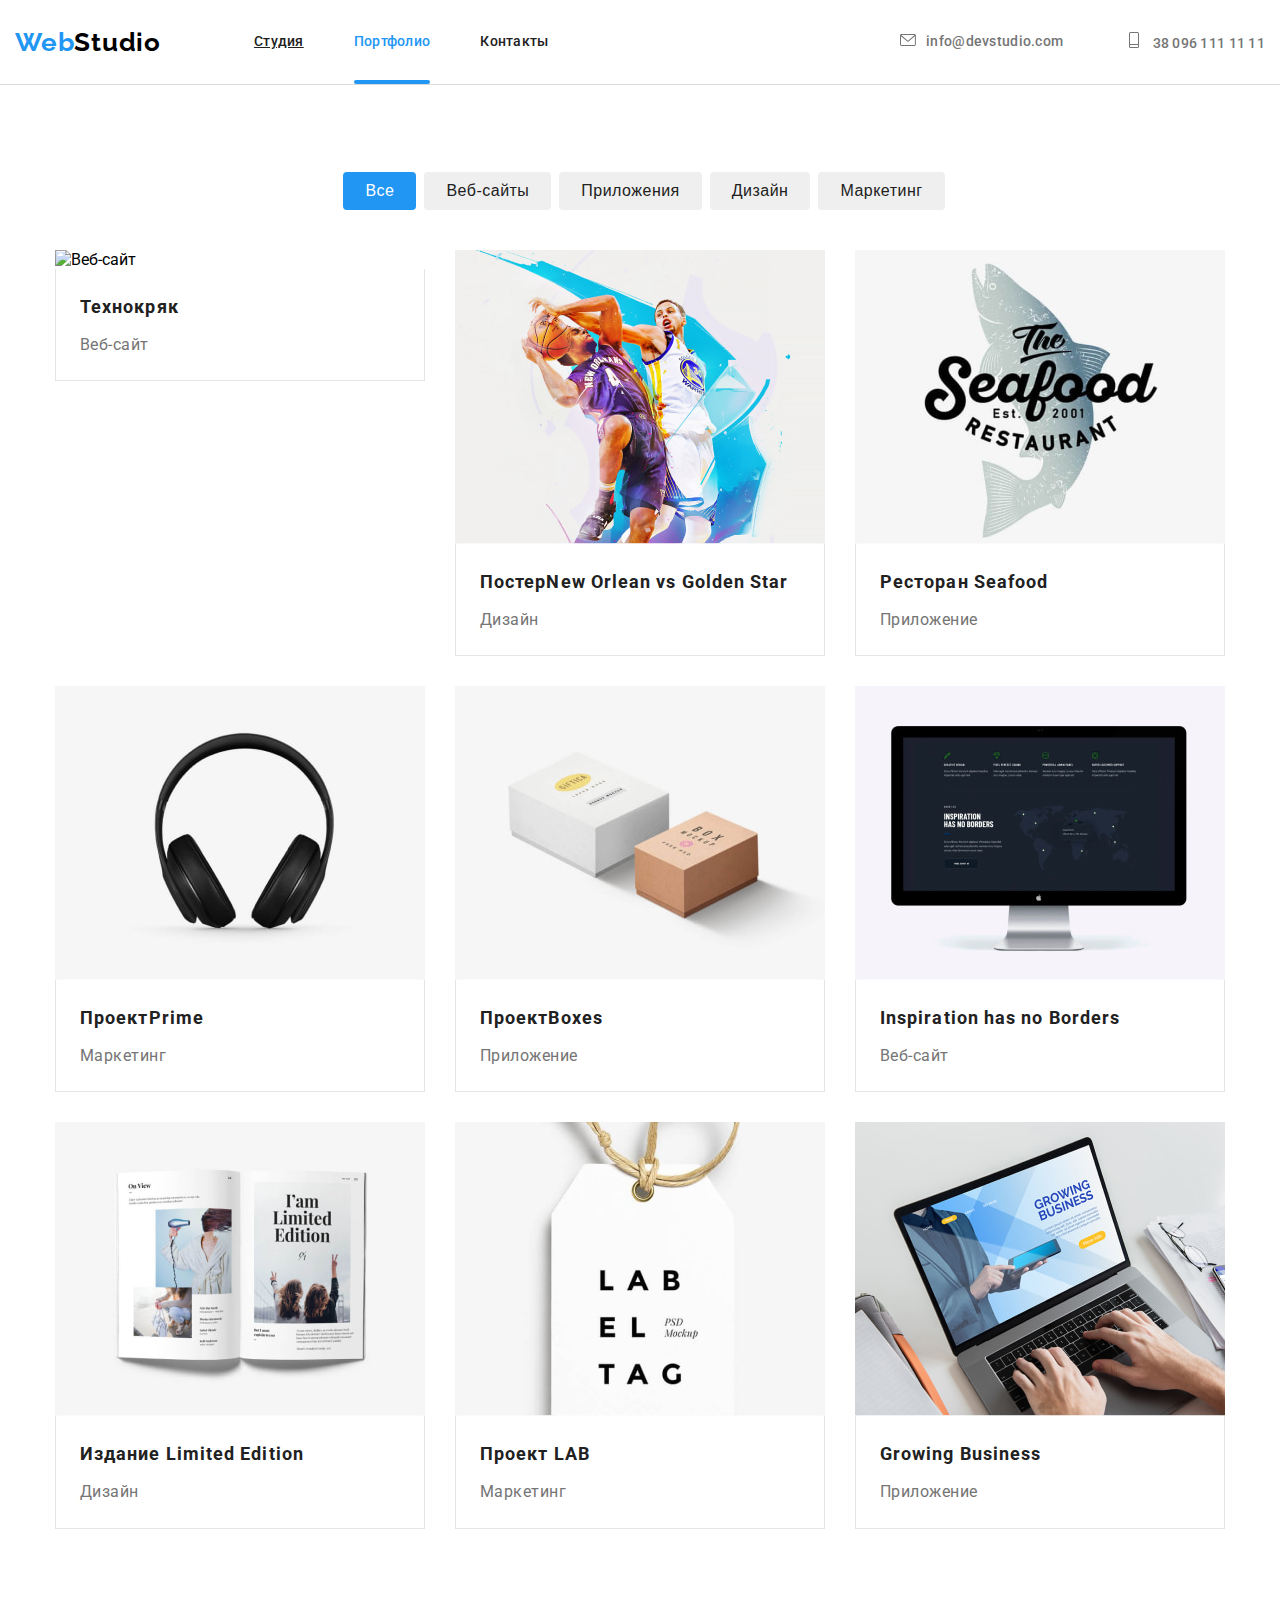
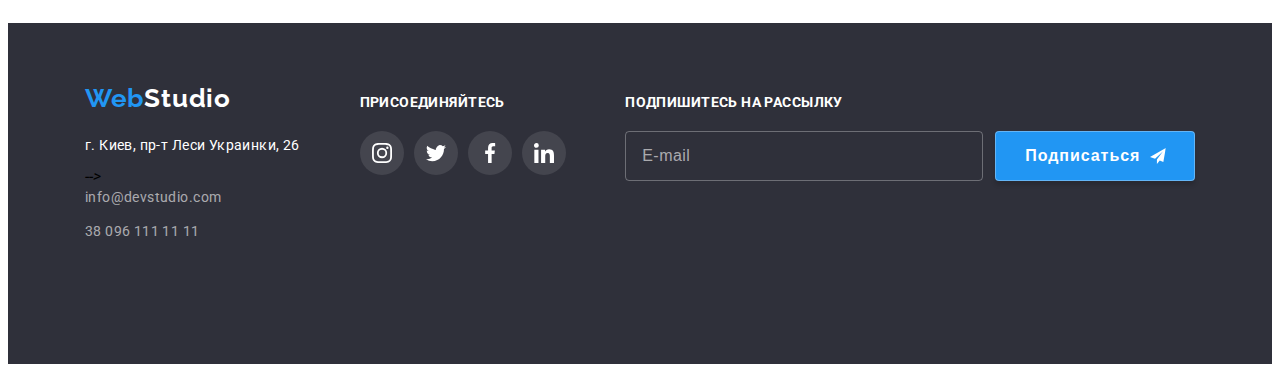
==== portfolio.html @ 0f378d85 "Team foto" ====
<!DOCTYPE html>
<html lang="ru">

<head>
  <meta charset="UTF-8" />
  <meta http-equiv="X-UA-Compatible" content="IE=edge" />
  <meta name="viewport" content="width=device-width, initial-scale=1.0" />

  <title>Портфолио</title>

  <!--Font start-->

  <link rel="preconnect" href="https://fonts.googleapis.com" />
  <link rel="preconnect" href="https://fonts.gstatic.com" crossorigin />
  <link href="https://fonts.googleapis.com/css2?family=Raleway:wght@700&family=Roboto:wght@400;500;700;900&display=swap"
    rel="stylesheet" />

  <!-- Normalize start -->
  <link rel="stylesheet" href="https://cdnjs.cloudflare.com/ajax/libs/modern-normalize/1.1.0/modern-normalize.min.css"
    integrity="sha512-wpPYUAdjBVSE4KJnH1VR1HeZfpl1ub8YT/NKx4PuQ5NmX2tKuGu6U/JRp5y+Y8XG2tV+wKQpNHVUX03MfMFn9Q=="
    crossorigin="anonymous" referrerpolicy="no-referrer" />

  <!-- Normalize end -->
  <link rel="stylesheet" href="./css/main.min.css" />
  <link rel="stylesheet" href="./css/styles.css" />
</head>

<body>
  <!-- Header section -->

  <header class="header" data-header>
    <div class="header__container container">
      <a class="header__logo link" href="./index.html" lang="en">Web<span class="header__logo--stud">Studio</span>
      </a>
      <nav class="nav">
        <ul class="nav__list list">
          <li class="nav__item">
            <a class="nav__link " href="./index.html">Студия</a>
          </li>
          <li class="nav__item">
            <a class="nav__link link nav__link--active link" href="./portfolio.html">Портфолио</a>
          </li>

          <li class="nav__item">
            <a class="nav__link link" href="./index.html">Контакты</a>
          </li>
        </ul>
      </nav>
      <ul class="header__contact list">
        <li class="header__contact-item">
          <a class="header__mail link" href="mailto:info@devstudio.com">
            <svg width="16" height="12" class="header__mail--icon">
              <use href="./images/icons.svg#envelope"></use>
            </svg>info@devstudio.com</a>
        </li>
        <li class="header__contact-item">
          <a class="header__phone link" href="tel:380961111111"><svg width="10" height="16" class="header__phone--icon">
              <use href="./images/icons.svg#vector"></use>
            </svg>
            38 096 111 11 11</a>
        </li>
      </ul>
      <buttom class="menu-btn" type="buttom" data-menu-open>
        <svg width="40" height="40">
          <use href="./images/icons.svg#menu_40pxmenu_1"></use>
        </svg>
      </buttom>
    </div>
  </header>
  <!-- Content portfolio -->
  <main class="main">
    <section class="main__filters">
      <div class="container">
        <ul class="main__title list">
          <li class="main__item">
            <button class="button button--click" type="button">Все</button>
          </li>
          <li class="main__item">
            <button class="button button--click2" type="button">Веб-сайты</button>
          </li>
          <li class="main__item">
            <button class="button button--click3" type="button">Приложения</button>
          </li>
          <li class="main__item">
            <button class="button button--click4" type="button">Дизайн</button>
          </li>
          <li class="main__item">
            <button class="button button--click5" type="button">Маркетинг</button>
          </li>
        </ul>
        <ul class="card-set list">
          <li class="card-set__link">
            <div class="card-set__project">
              <img class="card-set__image" src="" width="370" alt="Веб-сайт" />
              <div class="card-set__overlay">
                <p class="card-set__overlay-text">
                  Ресурс предлагает комплексные предложения с разным уровнем
                  функционала и сервисов. Все это позволит посетителю получить
                  исчерпывающие сведения о компании или частном лице.
                </p>
              </div>
            </div>
            <div class="card-set__border">
              <h3 class="card-set__name">Технокряк</h3>
              <p class="card-set__text">Веб-сайт</p>
            </div>
          </li>
          <li class="card-set__link">
            <div class="card-set__project">
              <img class="card-set__image" src="./images/portfolio/imgphoto-2.jpg" alt="Дизайн" width="370" />
              <div class="card-set__overlay">
                <p class="card-set__overlay-text">
                  Ресурс предлагает комплексные предложения с разным уровнем
                  функционала и сервисов. Все это позволит посетителю получить
                  исчерпывающие сведения о компании или частном лице.
                </p>
              </div>
            </div>
            <div class="card-set__border">
              <h3 class="card-set__name">
                Постер<span lang="en">New Orlean vs Golden Star</span>
              </h3>
              <p class="card-set__text">Дизайн</p>
            </div>
          </li>
          <li class="card-set__link">
            <div class="card-set__project">
              <img class="card-set__image" src="./images/portfolio/imgphoto-3.jpg" alt="Ресторан" width="370" />
              <div class="card-set__overlay">
                <p class="card-set__overlay-text">
                  Ресурс предлагает комплексные предложения с разным уровнем
                  функционала и сервисов. Все это позволит посетителю получить
                  исчерпывающие сведения о компании или частном лице.
                </p>
              </div>
            </div>
            <div class="card-set__border">
              <h3 class="card-set__name">
                Ресторан<span lang="en"> Seafood</span>
              </h3>
              <p class="card-set__text">Приложение</p>
            </div>
          </li>
          <li class="card-set__link">
            <div class="card-set__project">
              <img class="card-set__image" src="./images/portfolio/imgphoto-4.jpg" alt="Маркетинг" width="370" />
              <div class="card-set__overlay">
                <p class="card-set__overlay-text">
                  Ресурс предлагает комплексные предложения с разным уровнем
                  функционала и сервисов. Все это позволит посетителю получить
                  исчерпывающие сведения о компании или частном лице.
                </p>
              </div>
            </div>
            <div class="card-set__border">
              <h3 class="card-set__name">Проект<span lang="en">Prime</span></h3>
              <p class="card-set__text">Маркетинг</p>
            </div>
          </li>
          <li class="card-set__link">
            <div class="card-set__project">
              <img class="card-set__image" src="./images/portfolio/imgphoto-5.jpg" alt="Приложение" width="370"
                height="294" />
              <div class="card-set__overlay">
                <p class="card-set__overlay-text">
                  Ресурс предлагает комплексные предложения с разным уровнем
                  функционала и сервисов. Все это позволит посетителю получить
                  исчерпывающие сведения о компании или частном лице.
                </p>
              </div>
            </div>
            <div class="card-set__border">
              <h3 class="card-set__name">Проект<span lang="en">Boxes</span></h3>
              <p class="card-set__text">Приложение</p>
            </div>
          </li>
          <li class="card-set__link">
            <div class="card-set__project">
              <img class="card-set__image" src="./images/portfolio/imgphoto-6.jpg" alt="Дизайн" width="370" />
              <div class="card-set__overlay">
                <p class="card-set__overlay-text">
                  Ресурс предлагает комплексные предложения с разным уровнем
                  функционала и сервисов. Все это позволит посетителю получить
                  исчерпывающие сведения о компании или частном лице.
                </p>
              </div>
            </div>
            <div class="card-set__border">
              <h3 lang="en" class="card-set__name">
                Inspiration has no Borders
              </h3>
              <p class="card-set__text">Веб-сайт</p>
            </div>
          </li>
          <li class="card-set__link">
            <div class="card-set__project">
              <img class="card-set__image" src="./images/portfolio/imgphoto-7.jpg" alt="Издание" width="370" />
              <div class="card-set__overlay">
                <p class="card-set__overlay-text">
                  Ресурс предлагает комплексные предложения с разным уровнем
                  функционала и сервисов. Все это позволит посетителю получить
                  исчерпывающие сведения о компании или частном лице.
                </p>
              </div>
            </div>
            <div class="card-set__border">
              <h3 class="card-set__name">
                Издание <span lang="en">Limited Edition</span>
              </h3>
              <p class="card-set__text">Дизайн</p>
            </div>
          </li>
          <li class="card-set__link">
            <div class="card-set__project">
              <img class="card-set__image" src="./images/portfolio/imgphoto-8.jpg" alt="Проект" width="370" />
              <div class="card-set__overlay">
                <p class="card-set__overlay-text">
                  Ресурс предлагает комплексные предложения с разным уровнем
                  функционала и сервисов. Все это позволит посетителю получить
                  исчерпывающие сведения о компании или частном лице.
                </p>
              </div>
            </div>
            <div class="card-set__border">
              <h3 class="card-set__name">Проект LAB</h3>
              <p class="card-set__text">Маркетинг</p>
            </div>
          </li>
          <li class="card-set__link">
            <div class="card-set__project">
              <img class="card-set__image" src="./images/portfolio/imgphoto-9.jpg" alt="Приложение" width="370" />
              <div class="card-set__overlay">
                <p class="card-set__overlay-text">
                  Ресурс предлагает комплексные предложения с разным уровнем
                  функционала и сервисов. Все это позволит посетителю получить
                  исчерпывающие сведения о компании или частном лице.
                </p>
              </div>
            </div>
            <div class="card-set__border">
              <h3 class="card-set__name">Growing Business</h3>
              <p class="card-set__text">Приложение</p>
            </div>
          </li>
        </ul>
      </div>
    </section>
  </main>
  <!--Footer -->
  <footer class="footer">
    <div class="container footer__container">
      <div class="footer__list footer__address">
        <a class="footer__logo logo link" href="./index.html" lang="en">Web<span
            class="footer footer--stud">Studio</span></a>
        <address class="footer__address">
          <p class="footer__text--adress">г. Киев, пр-т Леси Украинки, 26</p> -->

          <a class="footer__mail link" href="mailto:info@devstudio.com">info@devstudio.com</a>
          <a class="footer__phone link" href="tel:380961111111">38 096 111 11 11</a>
        </address>
      </div>
      <div class="footer__sosial">
        <h3 class="footer__sosial--text">присоединяйтесь</h3>
        <ul class="list footer__sosial-link">
          <li class="footer__link">
            <a class="footer__item link" href="" target="_blank" rel="noopener noreferrer" aria-label="Инстаграм">
              <svg class="footer__icon" width="20" height="20"> -->
                <use href="./images/icons.svg#instagram"></use>
              </svg>
            </a>
          </li>
          <li class="footer__link">
            <a class="footer__item link" href="" target="_blank" rel="noopener noreferrer" aria-label="Твитер">
              <svg class="footer__icon" width="20" height="20">
                <use href="./images/icons.svg#twitter"></use>
              </svg>
            </a>
          </li>
          <li class="footer__link">
            <a class="footer__item link" href="" target="_blank" rel="noopener noreferrer" aria-label="Фейсбук">
              <svg class="footer__icon" width="20" height="20">
                <use href="./images/icons.svg#facebook"></use>
              </svg>
            </a>
          </li>
          <li class="footer__link">
            <a class="footer__item link" href="" target="_blank" rel="noopener noreferrer" aria-label="Линкедин">
              <svg class="footer__icon" width="20" height="20">
                <use href="./images/icons.svg#linkedin"></use>
              </svg>
            </a>
          </li>
        </ul>
      </div>
      <form action="#" class="subscription">
        <h3 class="subscription__text">Подпишитесь на рассылку</h3>
        <div class="subscription__footer">
          <label class="subscription__email">
            <input class="subscription__input subscription__input-text" type="email" name="user-email"
              placeholder="E-mail" />
          </label>
          <button class="subscription__btn-forum subscription__btn-text" type="submit">
            Подписаться<svg class="subscription__icon" width="24" height="24">
              <use href="./images/icons.svg#icon-send"></use>
            </svg>
          </button>
        </div>
      </form>
    </div>
  </footer>
  <div class="menu-overlay is-open" data-menu>
    <div class="menu-container">

      <ul class="mobile-nav__list list">
        <li class="mobile-nav__item">
          <a href="./index.html" class="mobile-link mobile-link--active link">Студия</a>
        </li>
        <li class="mobile-nav__item">
          <a href="./portfolio.html" class="mobile-link link">Портфолио</a>
        </li>
        <li class="mobile-nav__item">
          <a href="" class="mobile-link link">Контакты</a>
        </li>
      </ul>
      <div class="mobile-contacts">
        <a class="mobile-contacts__link mobile-contacts__phone link" href="tel:380961111111">
          +38 096 111 11 11</a>
        <a class="mobile-contacts__link mobile-contacts__mail link" href="mailto:info@devstudio.com">
          info@devstudio.com</a>
      </div>
      <ul class="mobile-socials list">
        <li class="mobile-socials__item">
          <a href="" class="mobile-socials__link link">Instagram</a>
        </li>
        <li class="mobile-socials__item">
          <a href="" class="mobile-socials__link link">Twitter</a>
        </li>
        <li class="mobile-socials__item">
          <a href="" class="mobile-socials__link link">Facebook</a>
        </li>
        <li class="mobile-socials__item">
          <a href="" class="mobile-socials__link link">LinkedIn</a>
        </li>
      </ul>
      <button class="menu-btn" type="button" data-menu-close>
        <svg class="menu-close-icon" width="40" height="40">
          <use href="./images/icons.svg#close_40px"></use>
        </svg>
      </button>

    </div>
  </div>
  <script src="./js/header-scroll.js"></script>
  <script src="./js/modal.js"></script>
  <script src="./js/menu.js"></script>
</body>

</html>
---- css/main.min.css ----
:root{--main-font: "Roboto", sans-serif;--font-secondary: "Raleway", sans-serif;--accent: #2196f3;--bground: #e5e5e5;--linear-grd: (47, 48, 58, 0.4);--sosial-icon: #afb1b8;--secondary-bg: #f5f4fa;--lidht-bg-ol: #d9d9d9;--main-bg-ol: #2f303a;--hero-bg: rgba(196, 196, 196, 1);--main-tex-ol: black;--main-text: #212121;--secondary-text: #757575;--light-text: #ffffff;--footer-contacts: rgba(255, 255, 255, 0.6);--indent: 30px;--feature-cont: 4;--items: 3;--feature: 2;--company: 6;--cet: 1;--anim-fast: 250ms cubic-bezier(0.4, 0, 0.2, 1);--overlay: rgba(33, 150, 243, 0.9)}.visually-hidden{position:absolute;white-space:nowrap;width:1px;height:1px;overflow:hidden;border:0;padding:0;clip:rect(0 0 0 0);-webkit-clip-path:inset(50%);clip-path:inset(50%);margin:-1px}body{font-family:var(--main-font);color:var(--main-tex-ol)}.no-scroll{overflow:hidden}*,*::before,*::after{-webkit-box-sizing:border-box;box-sizing:border-box}.link{text-decoration:none}.list,.adress-contakt{list-style:none;padding:0;margin:0}h1,h2,h3,h4,h5,h6,p{margin:0}img{display:block;max-width:100%;height:auto;-o-object-fit:cover;object-fit:cover;-o-object-position:center;object-position:center}.card-set{display:-webkit-box;display:-ms-flexbox;display:flex;-ms-flex-wrap:wrap;flex-wrap:wrap;-webkit-box-pack:center;-ms-flex-pack:center;justify-content:center;gap:var(--indent);padding-top:40px}.card-set__border{background-color:var(--light-text);border-top:none;border-right:1px solid var(--bground);border-bottom:1px solid var(--bground);border-left:1px solid var(--bground);padding-top:20px;padding-bottom:20px;padding-left:24px;padding-right:24px;cursor:pointer}.card-set__name{font-style:normal;font-weight:700;font-size:18px;line-height:2;margin-bottom:5px;letter-spacing:.06em;color:var(--main-text)}.card-set__project{position:relative;overflow:hidden;-webkit-transition:-webkit-box-shadow var(--anim-fast);transition:-webkit-box-shadow var(--anim-fast);transition:box-shadow var(--anim-fast);transition:box-shadow var(--anim-fast), -webkit-box-shadow var(--anim-fast)}.card-set__overlay{position:absolute;top:0;left:0;-webkit-transform:translateY(100%);transform:translateY(100%);display:-webkit-box;display:-ms-flexbox;display:flex;-webkit-box-align:center;-ms-flex-align:center;align-items:center;-webkit-box-pack:center;-ms-flex-pack:center;justify-content:center;width:100%;height:100%;padding:63px 24px;background-color:var(--overlay);-webkit-backdrop-filter:blur(3px);backdrop-filter:blur(3px);-webkit-transition:-webkit-transform var(--anim-fast);transition:-webkit-transform var(--anim-fast);transition:transform var(--anim-fast);transition:transform var(--anim-fast), -webkit-transform var(--anim-fast)}.card-set__link:hover .card-set__overlay{-webkit-transform:translateY(0);transform:translateY(0);outline:0}.card-set__overlay-text{width:100%;height:168px;left:239px;top:325px;font-style:normal;font-weight:400;font-size:18px;line-height:1.55;letter-spacing:.03em;color:var(--light-text)}.card-set__image{display:block;margin-bottom:0;width:100%}.card-set__link{-webkit-transition:box-shadov var(--anim-fast);transition:box-shadov var(--anim-fast)}.card-set__link:hover,.card-set__link:focus{-webkit-box-shadow:0px 1px 1px rgba(0,0,0,.12),0px 4px 4px rgba(0,0,0,.06),1px 4px 6px rgba(0,0,0,.16);box-shadow:0px 1px 1px rgba(0,0,0,.12),0px 4px 4px rgba(0,0,0,.06),1px 4px 6px rgba(0,0,0,.16);outline:0}.card-set__image{cursor:pointer}.card-set__text{font-style:normal;font-weight:400;font-size:16px;line-height:1.9;letter-spacing:.03em;color:var(--secondary-text)}.card-set__link{-ms-flex-preferred-size:calc((100% - var(--indent)*(var(--cet) - 1))/var(--cet));flex-basis:calc((100% - var(--indent)*(var(--cet) - 1))/var(--cet))}@media screen and (min-width: 768px){.card-set__link{-ms-flex-preferred-size:calc((100% - var(--indent)*(var(--feature) - 1))/var(--feature));flex-basis:calc((100% - var(--indent)*(var(--feature) - 1))/var(--feature))}}@media screen and (min-width: 1200px){.card-set__link{-ms-flex-preferred-size:calc((100% - var(--indent)*(var(--items) - 1))/var(--items));flex-basis:calc((100% - var(--indent)*(var(--items) - 1))/var(--items))}}.container{padding-left:15px;padding-right:15px;margin-left:auto;margin-right:auto}@media screen and (min-width: 480px){.container{width:480px}}@media screen and (min-width: 768px){.container{width:768px}}@media screen and (min-width: 1200px){.container{width:1200px}}.button{font-style:normal;font-weight:500;font-size:16px;line-height:1.6;padding-top:6px;padding-right:22px;padding-bottom:6px;padding-left:22px;text-align:center;letter-spacing:.03em;color:var(--main-text);border-radius:4px;border:0;cursor:pointer;-webkit-transition:color var(--anim-fast),background-color var(--anim-fast),-webkit-box-shadow var(--anim-fast);transition:color var(--anim-fast),background-color var(--anim-fast),-webkit-box-shadow var(--anim-fast);transition:color var(--anim-fast),background-color var(--anim-fast),box-shadow var(--anim-fast);transition:color var(--anim-fast),background-color var(--anim-fast),box-shadow var(--anim-fast),-webkit-box-shadow var(--anim-fast)}.button:hover,.button:focus{background-color:var(--accent);color:var(--light-text);-webkit-box-shadow:0px 3px 1px rgba(0,0,0,.1),0px 1px 2px rgba(0,0,0,.08),0px 2px 2px rgba(0,0,0,.12);box-shadow:0px 3px 1px rgba(0,0,0,.1),0px 1px 2px rgba(0,0,0,.08),0px 2px 2px rgba(0,0,0,.12);outline:0}.backdrop{position:fixed;top:0;left:0;display:-webkit-box;display:-ms-flexbox;display:flex;-webkit-box-align:center;-ms-flex-align:center;align-items:center;-webkit-box-pack:center;-ms-flex-pack:center;justify-content:center;z-index:1000;width:100%;height:100%;background-color:rgba(0,0,0,.2);opacity:1;visibility:visible;pointer-events:initial;-webkit-transition:opacity var(--anim-fast),visibility var(--anim-fast);transition:opacity var(--anim-fast),visibility var(--anim-fast)}.backdrop.is-hidden .modal{opacity:0;-webkit-transform:translate(-50%, -50%) scale(0.3) rotate(0.5turn);transform:translate(-50%, -50%) scale(0.3) rotate(0.5turn)}.backdrop.is-hidden{opacity:0;visibility:hidden;pointer-events:none}.modal{display:block;position:absolute;max-width:450px;min-height:609px;top:221px;padding-top:40px;padding-left:40px;padding-right:28px;padding-bottom:40px;background:var(--light-text);-webkit-box-shadow:0px 1px 3px rgba(0,0,0,.12),0px 1px 1px rgba(0,0,0,.14),0px 2px 1px rgba(0,0,0,.2);box-shadow:0px 1px 3px rgba(0,0,0,.12),0px 1px 1px rgba(0,0,0,.14),0px 2px 1px rgba(0,0,0,.2);border-radius:4px;top:50%;left:50%;-webkit-transform:translate(-50%, -50%) scale(1) rotate(0);transform:translate(-50%, -50%) scale(1) rotate(0);opacity:1;-webkit-transition:opacity var(--anim-fast),-webkit-transform var(--anim-fast);transition:opacity var(--anim-fast),-webkit-transform var(--anim-fast);transition:transform var(--anim-fast),opacity var(--anim-fast);transition:transform var(--anim-fast),opacity var(--anim-fast),-webkit-transform var(--anim-fast)}@media screen and (min-width: 1200px){.modal{max-width:528px;min-height:581px;padding-right:40px}}.modal__btn{position:absolute;top:8px;right:8px;display:-webkit-box;display:-ms-flexbox;display:flex;-webkit-box-align:center;-ms-flex-align:center;align-items:center;-webkit-box-pack:center;-ms-flex-pack:center;justify-content:center;width:30px;height:30px;padding:0;border-radius:50%;background:var(--light-text);border:1px solid rgba(0,0,0,.1);background-color:rgba(0,0,0,0);cursor:pointer;opacity:1;visibility:visible;pointer-events:initial;-webkit-transition:opcity 250ms ease-out,visibility 250ms ease-out;transition:opcity 250ms ease-out,visibility 250ms ease-out}.modal__btn-icon{-webkit-transition:color var(--anim-fast);transition:color var(--anim-fast)}.modal__btn-icon:hover,.modal__btn-icon:focus{fill:var(--accent)}.modal__btn-icon:active{fill:var(--accent)}.form{display:-webkit-box;display:-ms-flexbox;display:flex;-webkit-box-orient:vertical;-webkit-box-direction:normal;-ms-flex-direction:column;flex-direction:column;-webkit-box-pack:center;-ms-flex-pack:center;justify-content:center}.form__title{display:inline-block;width:370px;font-style:normal;font-weight:700;font-size:20px;line-height:1.5;text-align:center;letter-spacing:.03em;color:var(--main-text);margin-bottom:12px}@media screen and (min-width: 1200px){.form__title{width:448px}}.form__group{position:relative;width:100%;margin-bottom:10px}.form__label{display:inline-block;margin-bottom:4px;font-style:normal;font-weight:400;font-size:12px;line-height:1.16;letter-spacing:.01em;color:var(--secondary-text)}.form__icon{display:inline-block;position:absolute;top:50%;left:18px;border:0;cursor:pointer;-webkit-transition:fill var(--anim-fast);transition:fill var(--anim-fast)}.form__input{display:inline-block;width:100%;padding-top:11px;padding-bottom:11px;padding-left:42px;fill:var(--main-text);border:1px solid rgba(33,33,33,.2);border-radius:4px;-webkit-transition:border-color var(--anim-fast);transition:border-color var(--anim-fast);cursor:pointer}.form__icon:active{fill:var(--accent)}.form__modal-comment:hover,.form__modal-comment:focus,.form__input:hover,.form__input:focus{border:1px solid var(--accent);outline:0;border-radius:4px}.form__input:hover+.form__icon{fill:var(--accent)}.form__input:focus+.form__icon{fill:var(--accent)}.form__comment{display:-webkit-box;display:-ms-flexbox;display:flex;-webkit-box-orient:vertical;-webkit-box-direction:normal;-ms-flex-direction:column;flex-direction:column;margin-bottom:20px}.form__label-comment{display:inline-block;font-style:normal;font-weight:400;font-size:12px;line-height:1.16;letter-spacing:.01em;margin-bottom:4px;color:var(--secondary-text)}.form__modal-comment{width:100%;padding:12px 16px;resize:none;border:1px solid rgba(33,33,33,.2);border-radius:4px;-webkit-transition:border-color var(--anim-fast);transition:border-color var(--anim-fast)}.form__comment-text::-webkit-input-placeholder{font-style:normal;font-weight:400;font-size:12px;line-height:1.16;letter-spacing:.01em;color:rgba(117,117,117,.5)}.form__comment-text::-moz-placeholder{font-style:normal;font-weight:400;font-size:12px;line-height:1.16;letter-spacing:.01em;color:rgba(117,117,117,.5)}.form__comment-text:-ms-input-placeholder{font-style:normal;font-weight:400;font-size:12px;line-height:1.16;letter-spacing:.01em;color:rgba(117,117,117,.5)}.form__comment-text::-ms-input-placeholder{font-style:normal;font-weight:400;font-size:12px;line-height:1.16;letter-spacing:.01em;color:rgba(117,117,117,.5)}.form__comment-text::placeholder{font-style:normal;font-weight:400;font-size:12px;line-height:1.16;letter-spacing:.01em;color:rgba(117,117,117,.5)}.form__btn--forum{display:-webkit-inline-box;display:-ms-inline-flexbox;display:inline-flex;width:200px;margin-right:auto;margin-left:auto;padding-top:10px;padding-right:52px;padding-bottom:10px;padding-left:52px;border:0;background:var(--accent);-webkit-box-shadow:0px 4px 4px rgba(0,0,0,.15);box-shadow:0px 4px 4px rgba(0,0,0,.15);border-radius:4px;cursor:pointer;-webkit-transition:background-color var(--anim-fast);transition:background-color var(--anim-fast)}.form__btn--text{font-style:normal;font-weight:700;font-size:16px;line-height:1.87;letter-spacing:.06em;color:var(--light-text)}.form__btn--text:hover,.form__btn--text:focus{color:var(--lidht-bg-ol)}.form__btn--forum:hover,.form__btn--forum:focus{-webkit-box-shadow:0px 4px 4px rgba(0,0,0,.15);box-shadow:0px 4px 4px rgba(0,0,0,.15)}.form__form-agreement{display:-webkit-box;display:-ms-flexbox;display:flex;-webkit-box-align:center;-ms-flex-align:center;align-items:center;-webkit-box-pack:center;-ms-flex-pack:center;justify-content:center;gap:7px;margin-bottom:30px}.form__icon-registraat{display:inline-block;top:50%;left:18px;border:0;cursor:pointer;-webkit-transition:fill var(--anim-fast);transition:fill var(--anim-fast)}.form__checkbox:checked+.form__icon-registrat .form__icon-uncheck{opacity:0;-webkit-transition:opacity var(--anim-fast);transition:opacity var(--anim-fast)}.form__icon-check{opacity:0;fill:var(--main-text);-webkit-transition:opacity var(--anim-fast);transition:opacity var(--anim-fast)}.form__checkbox:checked+.form__icon-registrat .form__icon-check{opacity:1}.form__form-agreement--text{font-style:normal;font-weight:400;font-size:12px;line-height:1.16;letter-spacing:.03em;-webkit-user-select:none;-moz-user-select:none;-ms-user-select:none;user-select:none;text-underline-position:under;color:var(--secondary-text)}@media screen and (min-width: 1200px){.form__form-agreement--text{font-size:14px;line-height:1.71}}.form__form-agreement-link{color:var(--accent)}.subscription{display:-webkit-box;display:-ms-flexbox;display:flex;-webkit-box-orient:vertical;-webkit-box-direction:normal;-ms-flex-direction:column;flex-direction:column}.subscription__text{display:inline-block;text-align:center;margin-bottom:20px;font-style:normal;font-weight:700;font-size:14px;line-height:1.14;letter-spacing:.03em;text-transform:uppercase;color:var(--light-text)}@media screen and (min-width: 1200px){.subscription__text{text-align:left}}.subscription__footer{display:-webkit-box;display:-ms-flexbox;display:flex;-webkit-box-orient:vertical;-webkit-box-direction:normal;-ms-flex-direction:column;flex-direction:column;-webkit-box-align:center;-ms-flex-align:center;align-items:center}@media screen and (min-width: 1200px){.subscription__footer{-webkit-box-orient:horizontal;-webkit-box-direction:normal;-ms-flex-direction:row;flex-direction:row;-webkit-box-align:baseline;-ms-flex-align:baseline;align-items:baseline}}.subscription__input{width:358px;height:50px;padding-top:15px;padding-left:16px;padding-bottom:15px;margin-right:12px;margin-bottom:20px;background-color:rgba(0,0,0,0);border-radius:4px;cursor:pointer;border:1px solid rgba(255,255,255,.3);-webkit-transition:border var(--anim-fast);transition:border var(--anim-fast)}.subscription__input-text::-webkit-input-placeholder{font-style:normal;font-weight:400;font-size:16px;line-height:1.25;letter-spacing:.03em;color:rgba(255,255,255,.6)}.subscription__input-text::-moz-placeholder{font-style:normal;font-weight:400;font-size:16px;line-height:1.25;letter-spacing:.03em;color:rgba(255,255,255,.6)}.subscription__input-text:-ms-input-placeholder{font-style:normal;font-weight:400;font-size:16px;line-height:1.25;letter-spacing:.03em;color:rgba(255,255,255,.6)}.subscription__input-text::-ms-input-placeholder{font-style:normal;font-weight:400;font-size:16px;line-height:1.25;letter-spacing:.03em;color:rgba(255,255,255,.6)}.subscription__input-text::placeholder{font-style:normal;font-weight:400;font-size:16px;line-height:1.25;letter-spacing:.03em;color:rgba(255,255,255,.6)}.subscription__btn-forum{width:200px;height:50px;padding-top:10px;padding-bottom:10px;padding-left:29px;padding-right:28px;border:1px solid rgba(255,255,255,.3);background:var(--accent);-webkit-box-shadow:0px 4px 4px rgba(0,0,0,.15);box-shadow:0px 4px 4px rgba(0,0,0,.15);border-radius:4px;cursor:pointer;-webkit-transition:color var(--anim-fast) box-shadow var(--anim-fast);transition:color var(--anim-fast) box-shadow var(--anim-fast)}.subscription__btn-text{font-style:normal;font-weight:700;font-size:16px;line-height:1.87px;display:-webkit-box;display:-ms-flexbox;display:flex;-webkit-box-align:center;-ms-flex-align:center;align-items:center;text-align:center;letter-spacing:.06em;color:var(--light-text)}.subscription__icon{fill:var(--light-text);margin-left:10px;display:-webkit-box;display:-ms-flexbox;display:flex;-webkit-box-align:center;-ms-flex-align:center;align-items:center;text-align:center;letter-spacing:.06em;color:var(--light-text)}.subscription__input:hover,.subscription__input:focus{outline:0;color:var(--lidht-bg-ol);-webkit-box-shadow:0px 4px 4px rgba(0,0,0,.15);box-shadow:0px 4px 4px rgba(0,0,0,.15)}.subscription__btn-forum:hover,.subscription__btn-forum:focus{outline:0;color:var(--lidht-bg-ol);-webkit-box-shadow:0px 4px 4px rgba(0,0,0,.15);box-shadow:0px 4px 4px rgba(0,0,0,.15)}.subscription__btn-forum:hover .subscription__icon{fill:var(--lidht-bg-ol)}.subscription__icon:focus .subscription__icon{fill:var(--lidht-bg-ol)}.menu-btn{display:block;margin-left:auto;width:40px;height:40px;background-color:rgba(0,0,0,0);border:none;cursor:pointer}@media screen and (min-width: 767px){.menu-btn{display:none}}.menu-btn:focus{fill:var(--accent)}.menu-overlay .menu-btn{position:absolute;top:10px;right:15px}.menu-overlay{position:fixed;top:0;left:0;z-index:200;width:100%;height:100%;background:var(--light-text);-webkit-box-shadow:0px 4px 8px rgba(0,0,0,.04),0px 2px 4px rgba(0,0,0,.08),0px 1px 3px rgba(0,0,0,.16);box-shadow:0px 4px 8px rgba(0,0,0,.04),0px 2px 4px rgba(0,0,0,.08),0px 1px 3px rgba(0,0,0,.16);opacity:0;pointer-events:none;visibility:hidden;-webkit-transition:opacity var(--anim-fast),visibility var(--anim-fast);transition:opacity var(--anim-fast),visibility var(--anim-fast)}@media screen and (min-width: 767px){.menu-overlay{display:none}}.menu-overlay.is-open{opacity:1;pointer-events:initial;visibility:visible}.menu-container{display:-webkit-box;display:-ms-flexbox;display:flex;-webkit-box-orient:vertical;-webkit-box-direction:normal;-ms-flex-direction:column;flex-direction:column;max-width:480px;height:100%;margin-left:auto;background-color:var(--light-text);padding-top:48px;padding-bottom:48px;padding-left:40px;-webkit-transform:translateX(100%);transform:translateX(100%);-webkit-transition:-webkit-transform var(--anim-fast);transition:-webkit-transform var(--anim-fast);transition:transform var(--anim-fast);transition:transform var(--anim-fast), -webkit-transform var(--anim-fast)}.menu-overlay.is-open .menu-container{-webkit-transform:translateX(0);transform:translateX(0)}.mobile-link{font-style:normal;font-weight:500;font-size:40px;line-height:1.17;letter-spacing:.02em;color:var(--main-text);cursor:pointer}.mobile-nav__list:first-child{margin-bottom:auto}.mobile-nav__item:not(:last-child){margin-bottom:32px}.mobile-socials__item:not(:last-child) .mobile-socials__link{display:-webkit-box;display:-ms-flexbox;display:flex;padding-right:10px;border-right:1px solid rgba(33,33,33,.2)}.mobile-socials__link{font-style:normal;font-weight:500;font-size:18px;line-height:1.22;letter-spacing:.02em;color:var(--accent)}.mobile-contacts__phone{display:inline-block;margin-bottom:32px;font-style:normal;font-weight:500;font-size:34px;line-height:1.17;letter-spacing:.02em;color:var(--accent)}.mobile-contacts__mail{display:inline-block;margin-bottom:64px;font-style:normal;font-weight:500;font-size:24px;line-height:1.17;letter-spacing:.02em;color:var(--secondary-text)}.mobile-socials{display:-webkit-box;display:-ms-flexbox;display:flex;-ms-flex-wrap:wrap;flex-wrap:wrap;gap:10px}.mobile-link--active{color:var(--accent)}.header{position:fixed;top:0;left:0;width:100%;z-index:100;background-color:var(--light-text);border-bottom:1px solid var(--lidht-bg-ol)}.header__mail,.header__phone{font-style:normal;font-weight:500;font-size:14px;line-height:1.14;letter-spacing:.02em;color:var(--secondary-text);-webkit-transition:color var(--anim-fast);transition:color var(--anim-fast)}@media screen and (min-width: 1200px){.header__mail,.header__phone{padding-top:32px;padding-bottom:32px}}@media screen and (min-width: 1200px){.header__mail{margin-right:50px}}.header__mail:hover,.header__phone:focus,.header__mail:focus,.header__phone:hover{color:var(--accent);outline:0}.header__container{display:-webkit-box;display:-ms-flexbox;display:flex;-webkit-box-align:center;-ms-flex-align:center;align-items:center;-webkit-box-pack:center;-ms-flex-pack:center;justify-content:center;width:100%;padding-top:10px;padding-bottom:10px}@media screen and (min-width: 768px){.header__container{width:100%;padding-top:0px;padding-bottom:0px}}.header__logo{font-family:var(--font-secondary);font-style:normal;font-weight:700;font-size:26px;line-height:1.19;letter-spacing:.03em;outline:0;color:var(--accent)}@media screen and (min-width: 768px){.header__logo{margin-right:88px}}@media screen and (min-width: 1200px){.header__logo{margin-right:93px}}.header__contact{display:-webkit-box;display:-ms-flexbox;display:flex;-webkit-box-orient:vertical;-webkit-box-direction:normal;-ms-flex-direction:column;flex-direction:column;margin-left:auto;gap:16px}@media screen and (max-width: 767px){.header__contact{display:none}}@media screen and (min-width: 1200px){.header__contact{display:-webkit-box;display:-ms-flexbox;display:flex;-webkit-box-orient:horizontal;-webkit-box-direction:normal;-ms-flex-direction:row;flex-direction:row;-webkit-box-align:center;-ms-flex-align:center;align-items:center}}.header__contact-item{display:-webkit-box;display:-ms-flexbox;display:flex;justify-self:start}.header__logo--stud{color:var(--main-tex-ol)}.header__phone--icon,.header__mail--icon{margin-right:10px;fill:currentColor}.nav{font-style:normal;font-weight:500;font-size:14px;line-height:1.14;letter-spacing:.02em}.nav__list{display:-webkit-box;display:-ms-flexbox;display:flex;-webkit-box-align:center;-ms-flex-align:center;align-items:center;gap:50px}.nav__item{position:relative;padding-top:32px;padding-bottom:32px}.nav__link{padding-top:32px;padding-bottom:32px;-webkit-transition:color var(--anim-fast);transition:color var(--anim-fast);color:var(--main-text)}.nav__link:hover,.nav__link:focus{color:var(--accent);outline:0}.nav__link:active{color:var(--accent)}.nav__link--active[href="./index.html"]{color:var(--accent)}.nav__link--active[href="./portfolio.html"]{color:var(--accent)}.nav__link--active::after{content:"";position:absolute;bottom:-2px;left:0;display:block;width:100%;height:4px;border-radius:2px;background-color:var(--accent)}@media screen and (max-width: 767px){.nav{display:none}}.hero-image{background-color:var(--hero-bg);background-repeat:no-repeat;background-size:cover;width:100%;min-height:400px}.hero-text{display:-webkit-box;display:-ms-flexbox;display:flex;-webkit-box-orient:vertical;-webkit-box-direction:normal;-ms-flex-direction:column;flex-direction:column;padding-top:118px;padding-bottom:118px;margin-top:58px}.hero-image__title{font-style:normal;font-weight:900;font-size:26px;line-height:1.61;text-align:center;letter-spacing:.06em;text-transform:uppercase;color:var(--light-text);margin-bottom:30px}.hero-image__btn{padding:10px 24px;border-radius:4px;margin-left:auto;margin-right:auto;background:var(--accent);-webkit-transition:color var(--anim-fast),-webkit-box-shadow var(--anim-fast);transition:color var(--anim-fast),-webkit-box-shadow var(--anim-fast);transition:color var(--anim-fast),box-shadow var(--anim-fast);transition:color var(--anim-fast),box-shadow var(--anim-fast),-webkit-box-shadow var(--anim-fast);cursor:pointer;outline:0;border:0}.hero-image__btn--text{font-style:normal;font-weight:700;font-size:16px;line-height:1.87;display:-webkit-box;display:-ms-flexbox;display:flex;-webkit-box-align:center;-ms-flex-align:center;align-items:center;text-align:center;letter-spacing:.06em;color:var(--light-text);cursor:pointer}.hero-image__btn:active,.hero-image__btn:hover,.hero-image__btn:focus{color:var(--lidht-bg-ol);-webkit-box-shadow:0px 4px 4px rgba(0,0,0,.15);box-shadow:0px 4px 4px rgba(0,0,0,.15)}.content{padding-top:60px;padding-bottom:60px}@media screen and (min-width: 1200px){.content{padding-top:94px;padding-bottom:94px}}.feature{display:-webkit-box;display:-ms-flexbox;display:flex;-ms-flex-wrap:wrap;flex-wrap:wrap;-webkit-box-pack:center;-ms-flex-pack:center;justify-content:center;gap:var(--indent)}@media screen and (min-width: 1200px){.feature{-ms-flex-wrap:nowrap;flex-wrap:nowrap}}@media screen and (max-width: 767px){.feature__section:not(:last-child){margin-bottom:30px}}@media screen and (min-width: 768px){.feature__section{width:calc((100% - var(--indent)*(var(--feature) - 1))/var(--feature))}}.feature__feature-pic{display:-webkit-box;display:-ms-flexbox;display:flex;-webkit-box-align:center;-ms-flex-align:center;align-items:center;-webkit-box-pack:center;-ms-flex-pack:center;justify-content:center;margin-bottom:30px;background-color:var(--secondary-bg)}.feature__icon{fill:var(--main-text)}.feature__title{margin-bottom:10px;font-style:normal;font-weight:700;font-size:14px;line-height:1.14;text-align:center;letter-spacing:.03em;text-transform:uppercase;color:var(--main-text)}@media screen and (min-width: 768px){.feature__title{display:inline-block}}.feature__text{font-style:normal;font-weight:400;font-size:14px;line-height:1.71;letter-spacing:.03em;color:var(--secondary-text)}.team{padding-top:60px;padding-bottom:60px;background-color:var(--secondary-bg)}@media screen and (min-width: 1200px){.team{padding-top:94px;padding-bottom:94px}}.team__title{margin-bottom:50px;font-style:normal;font-weight:700;font-size:36px;line-height:1.17;text-align:center;letter-spacing:.03em c;color:var(--main-text)}.team__list{display:-webkit-box;display:-ms-flexbox;display:flex;-ms-flex-wrap:wrap;flex-wrap:wrap;-webkit-box-pack:center;-ms-flex-pack:center;justify-content:center;gap:var(--indent)}@media screen and (min-width: 1200px){.team__list{-ms-flex-wrap:nowrap;flex-wrap:nowrap}}.team__item{width:270px;height:430px;background-color:var(--light-text);-webkit-box-shadow:0px 1px 3px rgba(0,0,0,.12),0px 1px 1px rgba(0,0,0,.14),0px 2px 1px rgba(0,0,0,.2);box-shadow:0px 1px 3px rgba(0,0,0,.12),0px 1px 1px rgba(0,0,0,.14),0px 2px 1px rgba(0,0,0,.2);border-radius:0px 0px 4px 4px}@media screen and (min-width: 768px){.team__item{width:calc((100% - var(--indent)*(var(--feature) - 1))/var(--feature))}}.team__photo{margin-bottom:30px;border-bottom:none;cursor:pointer}.team__persson{margin-bottom:10px;font-style:normal;font-weight:500;font-size:16px;line-height:1.19;letter-spacing:.03em;text-align:center;color:var(--main-text)}.team__info{margin-bottom:16px;font-style:normal;font-weight:400;font-size:16px;line-height:1.19;letter-spacing:.03em;text-align:center;color:var(--secondary-text);cursor:pointer}.team__sosial-links{display:-webkit-box;display:-ms-flexbox;display:flex;gap:10px;-webkit-box-pack:center;-ms-flex-pack:center;justify-content:center;padding-bottom:30px}.team__sosial-item{display:-webkit-box;display:-ms-flexbox;display:flex;-webkit-box-align:center;-ms-flex-align:center;align-items:center;-webkit-box-pack:center;-ms-flex-pack:center;justify-content:center;width:44px;height:44px;background-color:var(--light-text);border-radius:50%;-webkit-transition:color var(--anim-fast),fill var(--anim-fast),background-color var(--anim-fast);transition:color var(--anim-fast),fill var(--anim-fast),background-color var(--anim-fast)}.team__sosial-item:hover,.team__sosial-item:focus{background-color:var(--accent);outline:0}.team__sosial-icon{fill:var(--sosial-icon);-webkit-transition:fill var(--anim-fast);transition:fill var(--anim-fast)}.team__sosial-link:hover .team__sosial-icon{fill:var(--light-text)}.team__sosial-item:focus .team__sosial-icon{fill:var(--light-text)}.main__filters{padding-top:60px;padding-bottom:60px;margin-top:58px}@media screen and (min-width: 768px){.main__filters{margin-top:78px}}@media screen and (min-width: 1200px){.main__filters{padding-top:94px;padding-bottom:94px}}.main__title{display:-webkit-box;display:-ms-flexbox;display:flex;-ms-flex-wrap:wrap;flex-wrap:wrap;-webkit-box-pack:center;-ms-flex-pack:center;justify-content:center}@media screen and (min-width: 768px){.main__title{-webkit-box-pack:center;-ms-flex-pack:center;justify-content:center}}.main__item{margin-left:8px}.button--click{color:var(--light-text);background-color:var(--accent)}.footer{background:var(--main-bg-ol)}.footer__container{display:-webkit-box;display:-ms-flexbox;display:flex;-webkit-box-orient:vertical;-webkit-box-direction:normal;-ms-flex-direction:column;flex-direction:column;padding-top:60px;padding-bottom:60px}@media screen and (min-width: 768px){.footer__container{-ms-flex-wrap:wrap;flex-wrap:wrap;-webkit-box-align:baseline;-ms-flex-align:baseline;align-items:baseline;-webkit-box-orient:horizontal;-webkit-box-direction:normal;-ms-flex-direction:row;flex-direction:row;-ms-flex-pack:distribute;justify-content:space-around}}@media screen and (min-width: 1200px){.footer__container{-ms-flex-wrap:wrap;flex-wrap:wrap;-webkit-box-align:baseline;-ms-flex-align:baseline;align-items:baseline}}.footer__list{text-align:center}.footer__address{display:-webkit-box;display:-ms-flexbox;display:flex;-webkit-box-orient:vertical;-webkit-box-direction:normal;-ms-flex-direction:column;flex-direction:column;text-align:center}@media screen and (min-width: 1200px){.footer__address{-webkit-box-align:start;-ms-flex-align:start;align-items:flex-start}}.footer__logo{font-family:var(--font-secondary);font-weight:700;font-size:26px;line-height:1.19;margin-bottom:20px;letter-spacing:.03em;color:var(--accent)}.footer .footer--stud{color:var(--light-text)}.footer__text--adress{display:inline-block;margin-bottom:10px;font-style:normal;font-weight:400;font-size:14px;line-height:1.7;letter-spacing:.03em;color:var(--light-text)}.footer__mail{display:inline-block;margin-bottom:10px;font-style:normal;font-weight:400;font-size:14px;line-height:1.7;letter-spacing:.03em;color:var(--footer-contacts);-webkit-transition:color var(--anim-fast);transition:color var(--anim-fast)}.footer__phone{display:inline-block;font-style:normal;font-weight:400;font-size:14px;line-height:1.7;letter-spacing:.03em;color:var(--footer-contacts);-webkit-transition:color var(--anim-fast);transition:color var(--anim-fast);margin-bottom:60px}.footer__mail:hover,.footer__phone:hover,.footer__mail:focus,.footer__phone:focus{color:var(--light-text);outline:0}.footer .footer__sosial{-webkit-box-orient:vertical;-webkit-box-direction:normal;-ms-flex-direction:column;flex-direction:column;-webkit-box-align:center;-ms-flex-align:center;align-items:center;display:-webkit-box;display:-ms-flexbox;display:flex;max-height:80px;margin-bottom:60px}@media screen and (min-width: 1200px){.footer .footer__sosial{-webkit-box-align:start;-ms-flex-align:start;align-items:flex-start}}.footer__sosial-link{display:-webkit-box;display:-ms-flexbox;display:flex;-webkit-box-align:center;-ms-flex-align:center;align-items:center;gap:10px}.footer__link{display:-webkit-box;display:-ms-flexbox;display:flex;-webkit-box-pack:center;-ms-flex-pack:center;justify-content:center}.footer__item{display:-webkit-box;display:-ms-flexbox;display:flex;-webkit-box-align:center;-ms-flex-align:center;align-items:center;-webkit-box-pack:center;-ms-flex-pack:center;justify-content:center;width:44px;height:44px;background-color:rgba(255,255,255,.1);border-radius:50%;-webkit-transition:background-color var(--anim-fast);transition:background-color var(--anim-fast)}.footer__icon{fill:var(--light-text);-webkit-transition:fill var(--anim-fast);transition:fill var(--anim-fast)}.footer__item:hover,.footer__item:focus{background-color:var(--accent);outline:0}.footer__link:hover .footer__icon{fill:var(--light-text)}.footer__link:focus .footer__icon{fill:var(--light-text)}.footer__sosial--text{width:145px;height:16px;margin-bottom:20px;font-weight:700;font-size:14px;line-height:1.14;letter-spacing:.03em;text-transform:uppercase;color:var(--light-text)}.partners{padding-top:60px;padding-bottom:60px}@media screen and (min-width: 1200px){.partners{padding-top:94px;padding-bottom:94px}}.partners__text{display:-webkit-box;display:-ms-flexbox;display:flex;-webkit-box-pack:center;-ms-flex-pack:center;justify-content:center;margin-bottom:50px;font-style:normal;font-weight:700;font-size:36px;line-height:1.16;text-align:center;letter-spacing:.03em;color:var(--main-text)}.partners__list{display:-webkit-box;display:-ms-flexbox;display:flex;-ms-flex-wrap:wrap;flex-wrap:wrap;-webkit-box-pack:center;-ms-flex-pack:center;justify-content:center;gap:var(--indent)}.partners__item{display:-webkit-box;display:-ms-flexbox;display:flex;-webkit-box-align:center;-ms-flex-align:center;align-items:center;-webkit-box-pack:center;-ms-flex-pack:center;justify-content:center;width:calc((100% - var(--indent)*(var(--feature) - 1))/var(--feature))}@media screen and (min-width: 768px){.partners__item{width:calc((100% - var(--indent)*(var(--items) - 1))/var(--items))}}@media screen and (min-width: 1200px){.partners__item{width:calc((100% - var(--indent)*(var(--company) - 1))/var(--company))}}.partners__item--logo{display:-webkit-box;display:-ms-flexbox;display:flex;-webkit-box-align:center;-ms-flex-align:center;align-items:center;-webkit-box-pack:center;-ms-flex-pack:center;justify-content:center;width:226px;height:92px;border:1px solid var(--sosial-icon);border-radius:4px}@media screen and (min-width: 768px){.partners__item--logo{width:210px}}@media screen and (min-width: 1200px){.partners__item--logo{width:170px}}.partners__item--logo{fill:var(--sosial-icon);-webkit-transition:fill var(--anim-fast),border var(--anim-fast);transition:fill var(--anim-fast),border var(--anim-fast)}.partners__item--logo:hover,.partners__item--logo:focus{border:1px solid var(--accent);fill:var(--accent);outline:0}.partners__item--logo:hover .partners__icon{fill:var(--accent)}.partners__item--logo:focus .partners__icon{fill:var(--accent)}.pictures{padding-bottom:94px}.pictures__list{display:-webkit-box;display:-ms-flexbox;display:flex;gap:30px}.pictures__img{position:relative}.pictures__text{margin-bottom:50px;font-style:normal;font-weight:700;font-size:36px;line-height:1.17;text-align:center;letter-spacing:.03em;color:var(--main-tex)}.pictures__img--text{position:absolute;width:100%;z-index:50;right:0;bottom:3px;width:370px;height:70px;padding:27px 0;background:rgba(47,48,58,.8);font-style:normal;font-weight:700;font-size:14px;line-height:1.14;text-align:center;letter-spacing:.03em;text-transform:uppercase;color:var(--light-text)}@media screen and (max-width: 1199px){.pictures{display:none}}/*# sourceMappingURL=main.min.css.map */
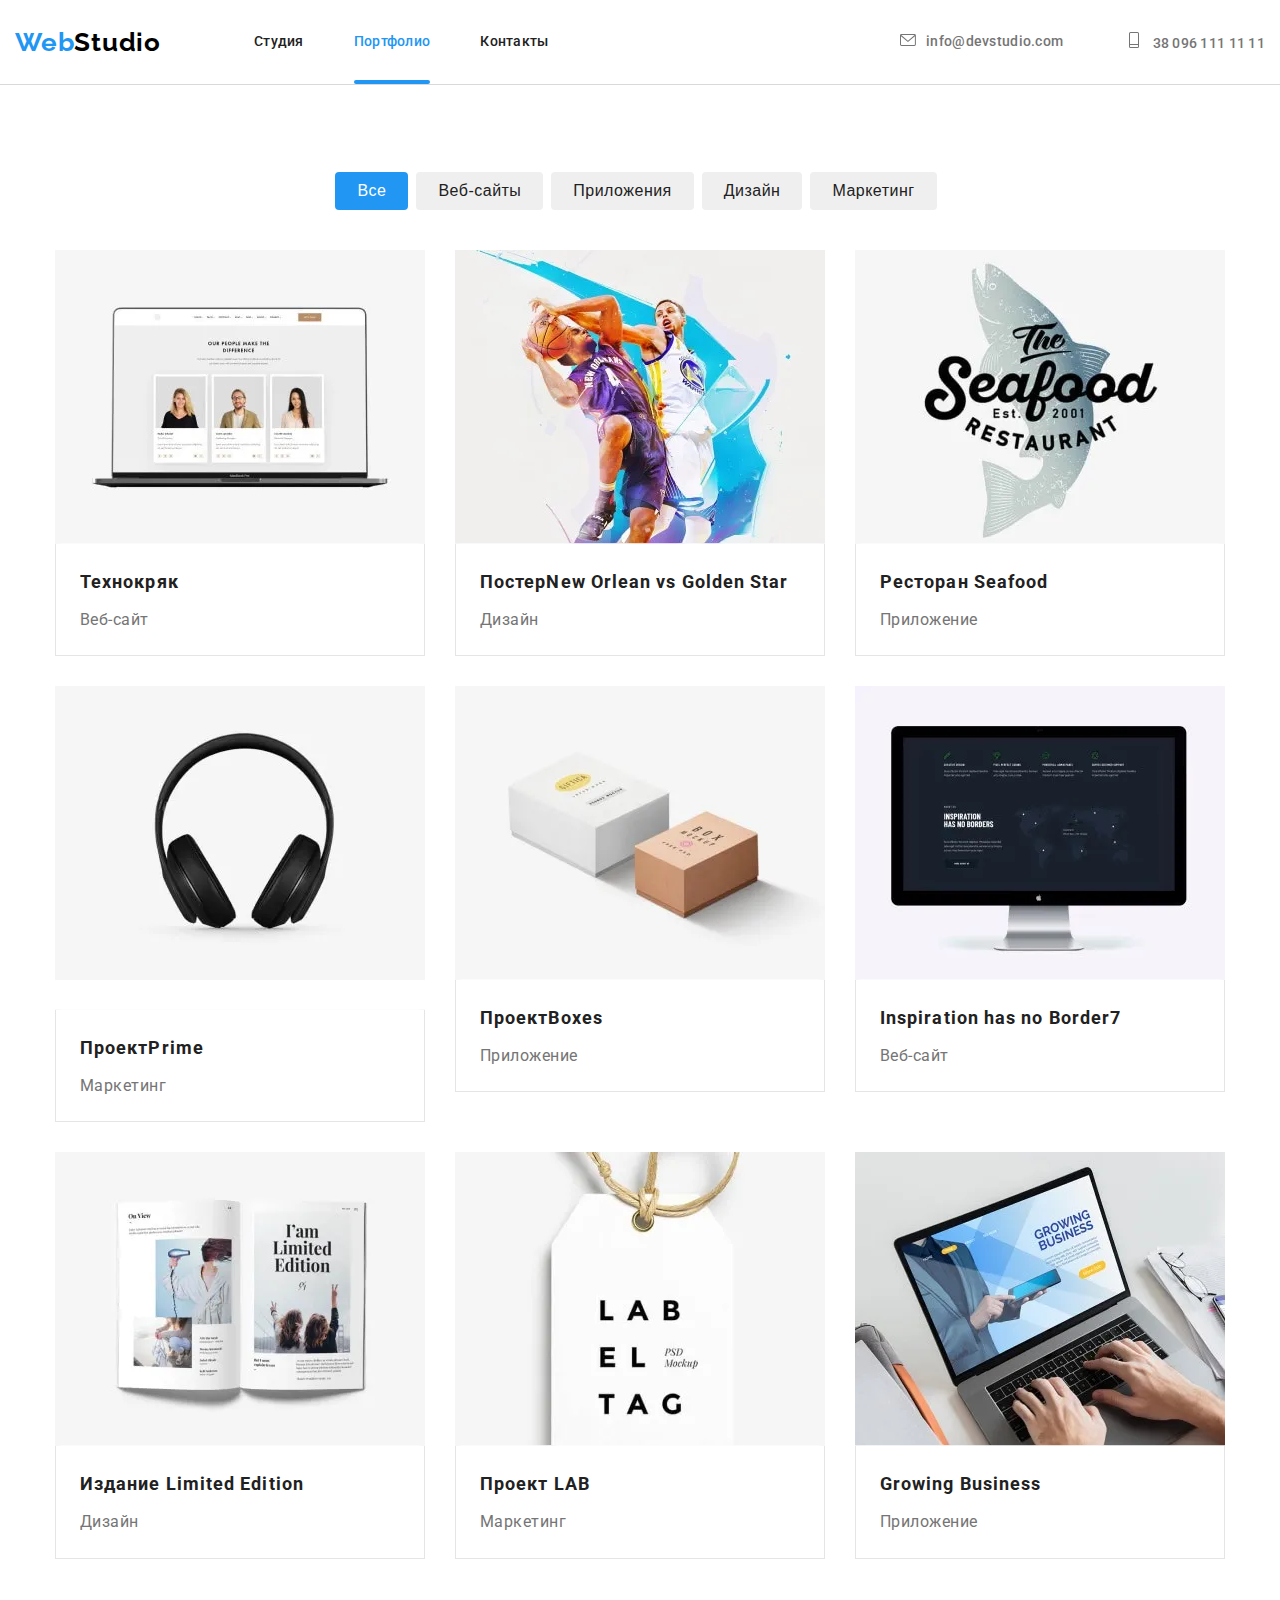
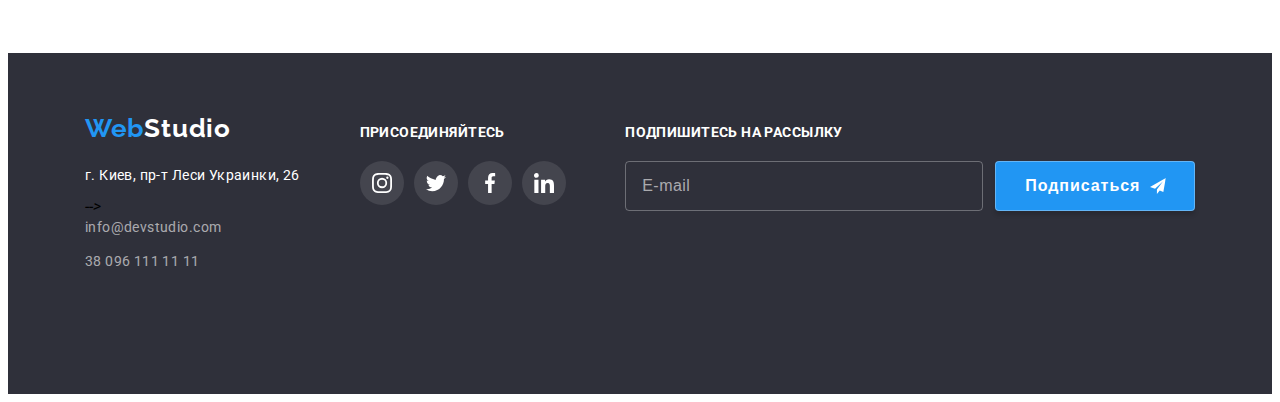
==== commit f7f5f857: "ДЗ-8 на перевірку" ====
--- a/portfolio.html
+++ b/portfolio.html
@@ -35,7 +35,7 @@
       <nav class="nav">
         <ul class="nav__list list">
           <li class="nav__item">
-            <a class="nav__link " href="./index.html">Студия</a>
+            <a class="nav__link link" href="./index.html">Студия</a>
           </li>
           <li class="nav__item">
             <a class="nav__link link nav__link--active link" href="./portfolio.html">Портфолио</a>
@@ -91,7 +91,18 @@
         <ul class="card-set list">
           <li class="card-set__link">
             <div class="card-set__project">
-              <img class="card-set__image" src="" width="370" alt="Веб-сайт" />
+              <picture class="card-set__project">
+                <source srcset="images/portfolio/img-1_bg@1x.webp, images/portfolio/img-1_bg@2x.webp"
+                  media="(min-width: 1200px)" type="image/webp">
+                <source srcset="images/portfolio/img-1_bg@1x.jpg, images/portfolio/img-1_bg@2x.jpg"
+                  media="(min-width: 1200px)" type="image/webp">
+                <source srcset="images/portfolio/img-1_md@1x.jpg, images/portfolio/img-1_md@2x.jpg"
+                  media="(min-width: 768px)" type="image/webp">
+                <source srcset="images/portfolio/img-1_sm@1x.jpg, images/portfolio/img-1_sm@1x.jpg"
+                  media="(max-width: 767px)" type="image/webp">
+
+                <img class="card-set__project" src="images/portfolio/imgphoto-1.jpg" alt="Веб-сайт" />
+              </picture>
               <div class="card-set__overlay">
                 <p class="card-set__overlay-text">
                   Ресурс предлагает комплексные предложения с разным уровнем
@@ -107,7 +118,18 @@
           </li>
           <li class="card-set__link">
             <div class="card-set__project">
-              <img class="card-set__image" src="./images/portfolio/imgphoto-2.jpg" alt="Дизайн" width="370" />
+              <picture class="card-set__project">
+                <source srcset="images/portfolio/img-2_bg@1x.webp, images/portfolio/img-2_bg@2x.webp"
+                  media="(min-width: 1200px)" type="image/webp">
+                <source srcset="images/portfolio/img-2_bg@1x.jpg, images/portfolio/img-2_bg@2x.jpg"
+                  media="(min-width: 1200px)" type="image/webp">
+                <source srcset="images/portfolio/img-2_md@1x.jpg, images/portfolio/img-2_md@2x.jpg"
+                  media="(min-width: 768px)" type="image/webp">
+                <source srcset="images/portfolio/img-2_sm@1x.jpg, images/portfolio/img-2_sm@2x.jpg"
+                  media="(max-width: 767px)" type="image/webp">
+
+                <img class="card-set__project" src="images/portfolio/imgphoto-2.jpg" alt=">Дизайн" />
+              </picture>
               <div class="card-set__overlay">
                 <p class="card-set__overlay-text">
                   Ресурс предлагает комплексные предложения с разным уровнем
@@ -125,7 +147,18 @@
           </li>
           <li class="card-set__link">
             <div class="card-set__project">
-              <img class="card-set__image" src="./images/portfolio/imgphoto-3.jpg" alt="Ресторан" width="370" />
+              <picture class="card-set__project">
+                <source srcset="images/portfolio/img-3_bg@1x.webp, images/portfolio/img-3_bg@2x.webp"
+                  media="(min-width: 1200px)" type="image/webp">
+                <source srcset="images/portfolio/img-3_bg@1x.jpg, images/portfolio/img-3_bg@2x.jpg"
+                  media="(min-width: 1200px)" type="image/webp">
+                <source srcset="images/portfolio/img-3_md@1x.jpg, images/portfolio/img-3_md@2x.jpg"
+                  media="(min-width: 768px)" type="image/webp">
+                <source srcset="images/portfolio/img-3_sm@1x.jpg, images/portfolio/img-3_sm@2x.jpg"
+                  media="(max-width: 767px)" type="image/webp">
+
+                <img class="card-set__project" src="images/portfolio/imgphoto-3.jpg" alt="Ресторан" />
+              </picture>
               <div class="card-set__overlay">
                 <p class="card-set__overlay-text">
                   Ресурс предлагает комплексные предложения с разным уровнем
@@ -143,7 +176,20 @@
           </li>
           <li class="card-set__link">
             <div class="card-set__project">
-              <img class="card-set__image" src="./images/portfolio/imgphoto-4.jpg" alt="Маркетинг" width="370" />
+              <picture class="card-set__project">
+                <source srcset="images/portfolio/img-4_bg@1x.webp, images/portfolio/img-4_bg@2x.webp"
+                  media="(min-width: 1200px)" type="image/webp">
+                <source srcset="images/portfolio/img-4_bg@1x.jpg, images/portfolio/img-4_bg@2x.jpg"
+                  media="(min-width: 1200px)" type="image/webp">
+                <source srcset="images/portfolio/img-4_md@1x.jpg, images/portfolio/img-4_md@2x.jpg"
+                  media="(min-width: 768px)" type="image/webp">
+                <source srcset="images/portfolio/img-4_sm@1x.jpg, images/portfolio/img-4_sm@2x.jpg"
+                  media="(max-width: 767px)" type="image/webp">
+
+                <img class="card-set__project" src="images/portfolio/imgphoto-1.jpg" alt="Маркетинг" />
+              </picture>
+              <img class="team__photo" src="" alt="" width="270" />
+              </picture>
               <div class="card-set__overlay">
                 <p class="card-set__overlay-text">
                   Ресурс предлагает комплексные предложения с разным уровнем
@@ -159,8 +205,18 @@
           </li>
           <li class="card-set__link">
             <div class="card-set__project">
-              <img class="card-set__image" src="./images/portfolio/imgphoto-5.jpg" alt="Приложение" width="370"
-                height="294" />
+              <picture class="card-set__project">
+                <source srcset="images/portfolio/img-5_bg@1x.webp, images/portfolio/img-5_bg@2x.webp"
+                  media="(min-width: 1200px)" type="image/webp">
+                <source srcset="images/portfolio/img-5_bg@1x.jpg, images/portfolio/img-5_bg@2x.jpg"
+                  media="(min-width: 1200px)" type="image/webp">
+                <source srcset="images/portfolio/img-5_md@1x.jpg, images/portfolio/img-5_md@2x.jpg"
+                  media="(min-width: 768px)" type="image/webp">
+                <source srcset="images/portfolio/img-5_sm@1x.jpg, images/portfolio/img-5_sm@2x.jpg"
+                  media="(max-width: 767px)" type="image/webp">
+
+                <img class="card-set__project" src="images/portfolio/imgphoto-1.jpg" alt="Приложение" />
+              </picture>
               <div class="card-set__overlay">
                 <p class="card-set__overlay-text">
                   Ресурс предлагает комплексные предложения с разным уровнем
@@ -176,7 +232,18 @@
           </li>
           <li class="card-set__link">
             <div class="card-set__project">
-              <img class="card-set__image" src="./images/portfolio/imgphoto-6.jpg" alt="Дизайн" width="370" />
+              <picture class="card-set__project">
+                <source srcset="images/portfolio/img-6_bg@1x.webp, images/portfolio/img-6_bg@2x.webp"
+                  media="(min-width: 1200px)" type="image/webp">
+                <source srcset="images/portfolio/img-6_bg@1x.jpg, images/portfolio/img-6_bg@2x.jpg"
+                  media="(min-width: 1200px)" type="image/webp">
+                <source srcset="images/portfolio/img-6_md@1x.jpg, images/portfolio/img-6_md@2x.jpg"
+                  media="(min-width: 768px)" type="image/webp">
+                <source srcset="images/portfolio/img-6_sm@1x.jpg, images/portfolio/img-6_sm@2x.jpg"
+                  media="(max-width: 767px)" type="image/webp">
+
+                <img class="card-set__project" src="images/portfolio/imgphoto-1.jpg" alt="Дизайн" />
+              </picture>
               <div class="card-set__overlay">
                 <p class="card-set__overlay-text">
                   Ресурс предлагает комплексные предложения с разным уровнем
@@ -187,14 +254,25 @@
             </div>
             <div class="card-set__border">
               <h3 lang="en" class="card-set__name">
-                Inspiration has no Borders
+                Inspiration has no Border7
               </h3>
               <p class="card-set__text">Веб-сайт</p>
             </div>
           </li>
           <li class="card-set__link">
             <div class="card-set__project">
-              <img class="card-set__image" src="./images/portfolio/imgphoto-7.jpg" alt="Издание" width="370" />
+              <picture class="card-set__project">
+                <source srcset="images/portfolio/img-7_bg@1x.webp, images/portfolio/img-7_bg@2x.webp"
+                  media="(min-width: 1200px)" type="image/webp">
+                <source srcset="images/portfolio/img-7_bg@1x.jpg, images/portfolio/img-7_bg@2x.jpg"
+                  media="(min-width: 1200px)" type="image/webp">
+                <source srcset="images/portfolio/img-7_md@1x.jpg, images/portfolio/img-7_md@2x.jpg"
+                  media="(min-width: 768px)" type="image/webp">
+                <source srcset="images/portfolio/img-7_sm@1x.jpg, images/portfolio/img-7_sm@2x.jpg"
+                  media="(max-width: 767px)" type="image/webp">
+
+                <img class="card-set__project" src="images/portfolio/imgphoto-1.jpg" alt="Издание" />
+              </picture>
               <div class="card-set__overlay">
                 <p class="card-set__overlay-text">
                   Ресурс предлагает комплексные предложения с разным уровнем
@@ -212,7 +290,18 @@
           </li>
           <li class="card-set__link">
             <div class="card-set__project">
-              <img class="card-set__image" src="./images/portfolio/imgphoto-8.jpg" alt="Проект" width="370" />
+              <picture class="card-set__project">
+                <source srcset="images/portfolio/img-8_bg@1x.webp, images/portfolio/img-8_bg@2x.webp"
+                  media="(min-width: 1200px)" type="image/webp">
+                <source srcset="images/portfolio/img-8_bg@1x.jpg, images/portfolio/img-8_bg@2x.jpg"
+                  media="(min-width: 1200px)" type="image/webp">
+                <source srcset="images/portfolio/img-8_md@1x.jpg, images/portfolio/img-8_md@2x.jpg"
+                  media="(min-width: 768px)" type="image/webp">
+                <source srcset="images/portfolio/img-8_sm@1x.jpg, images/portfolio/img-8_sm@2x.jpg"
+                  media="(max-width: 767px)" type="image/webp">
+
+                <img class="card-set__project" src="images/portfolio/imgphoto-1.jpg" alt="Проект" />
+              </picture>
               <div class="card-set__overlay">
                 <p class="card-set__overlay-text">
                   Ресурс предлагает комплексные предложения с разным уровнем
@@ -228,7 +317,18 @@
           </li>
           <li class="card-set__link">
             <div class="card-set__project">
-              <img class="card-set__image" src="./images/portfolio/imgphoto-9.jpg" alt="Приложение" width="370" />
+              <picture class="card-set__project">
+                <source srcset="images/portfolio/img-9_bg@1x.webp, images/portfolio/img-9_bg@2x.webp"
+                  media="(min-width: 1200px)" type="image/webp">
+                <source srcset="images/portfolio/img-9_bg@1x.jpg, images/portfolio/img-9_bg@2x.jpg"
+                  media="(min-width: 1200px)" type="image/webp">
+                <source srcset="images/portfolio/img-9_md@1x.jpg, images/portfolio/img-9_md@2x.jpg"
+                  media="(min-width: 768px)" type="image/webp">
+                <source srcset="images/portfolio/img-9_sm@1x.jpg, images/portfolio/img-9_sm@2x.jpg"
+                  media="(max-width: 767px)" type="image/webp">
+
+                <img class="card-set__project" src="images/portfolio/imgphoto-1.jpg" alt="Приложение" />
+              </picture>
               <div class="card-set__overlay">
                 <p class="card-set__overlay-text">
                   Ресурс предлагает комплексные предложения с разным уровнем
@@ -264,7 +364,7 @@
         <ul class="list footer__sosial-link">
           <li class="footer__link">
             <a class="footer__item link" href="" target="_blank" rel="noopener noreferrer" aria-label="Инстаграм">
-              <svg class="footer__icon" width="20" height="20"> -->
+              <svg class="footer__icon" width="20" height="20">
                 <use href="./images/icons.svg#instagram"></use>
               </svg>
             </a>
--- a/css/main.min.css
+++ b/css/main.min.css
@@ -1 +1 @@
-:root{--main-font: "Roboto", sans-serif;--font-secondary: "Raleway", sans-serif;--accent: #2196f3;--bground: #e5e5e5;--linear-grd: (47, 48, 58, 0.4);--sosial-icon: #afb1b8;--secondary-bg: #f5f4fa;--lidht-bg-ol: #d9d9d9;--main-bg-ol: #2f303a;--hero-bg: rgba(196, 196, 196, 1);--main-tex-ol: black;--main-text: #212121;--secondary-text: #757575;--light-text: #ffffff;--footer-contacts: rgba(255, 255, 255, 0.6);--indent: 30px;--feature-cont: 4;--items: 3;--feature: 2;--company: 6;--cet: 1;--anim-fast: 250ms cubic-bezier(0.4, 0, 0.2, 1);--overlay: rgba(33, 150, 243, 0.9)}.visually-hidden{position:absolute;white-space:nowrap;width:1px;height:1px;overflow:hidden;border:0;padding:0;clip:rect(0 0 0 0);-webkit-clip-path:inset(50%);clip-path:inset(50%);margin:-1px}body{font-family:var(--main-font);color:var(--main-tex-ol)}.no-scroll{overflow:hidden}*,*::before,*::after{-webkit-box-sizing:border-box;box-sizing:border-box}.link{text-decoration:none}.list,.adress-contakt{list-style:none;padding:0;margin:0}h1,h2,h3,h4,h5,h6,p{margin:0}img{display:block;max-width:100%;height:auto;-o-object-fit:cover;object-fit:cover;-o-object-position:center;object-position:center}.card-set{display:-webkit-box;display:-ms-flexbox;display:flex;-ms-flex-wrap:wrap;flex-wrap:wrap;-webkit-box-pack:center;-ms-flex-pack:center;justify-content:center;gap:var(--indent);padding-top:40px}.card-set__border{background-color:var(--light-text);border-top:none;border-right:1px solid var(--bground);border-bottom:1px solid var(--bground);border-left:1px solid var(--bground);padding-top:20px;padding-bottom:20px;padding-left:24px;padding-right:24px;cursor:pointer}.card-set__name{font-style:normal;font-weight:700;font-size:18px;line-height:2;margin-bottom:5px;letter-spacing:.06em;color:var(--main-text)}.card-set__project{position:relative;overflow:hidden;-webkit-transition:-webkit-box-shadow var(--anim-fast);transition:-webkit-box-shadow var(--anim-fast);transition:box-shadow var(--anim-fast);transition:box-shadow var(--anim-fast), -webkit-box-shadow var(--anim-fast)}.card-set__overlay{position:absolute;top:0;left:0;-webkit-transform:translateY(100%);transform:translateY(100%);display:-webkit-box;display:-ms-flexbox;display:flex;-webkit-box-align:center;-ms-flex-align:center;align-items:center;-webkit-box-pack:center;-ms-flex-pack:center;justify-content:center;width:100%;height:100%;padding:63px 24px;background-color:var(--overlay);-webkit-backdrop-filter:blur(3px);backdrop-filter:blur(3px);-webkit-transition:-webkit-transform var(--anim-fast);transition:-webkit-transform var(--anim-fast);transition:transform var(--anim-fast);transition:transform var(--anim-fast), -webkit-transform var(--anim-fast)}.card-set__link:hover .card-set__overlay{-webkit-transform:translateY(0);transform:translateY(0);outline:0}.card-set__overlay-text{width:100%;height:168px;left:239px;top:325px;font-style:normal;font-weight:400;font-size:18px;line-height:1.55;letter-spacing:.03em;color:var(--light-text)}.card-set__image{display:block;margin-bottom:0;width:100%}.card-set__link{-webkit-transition:box-shadov var(--anim-fast);transition:box-shadov var(--anim-fast)}.card-set__link:hover,.card-set__link:focus{-webkit-box-shadow:0px 1px 1px rgba(0,0,0,.12),0px 4px 4px rgba(0,0,0,.06),1px 4px 6px rgba(0,0,0,.16);box-shadow:0px 1px 1px rgba(0,0,0,.12),0px 4px 4px rgba(0,0,0,.06),1px 4px 6px rgba(0,0,0,.16);outline:0}.card-set__image{cursor:pointer}.card-set__text{font-style:normal;font-weight:400;font-size:16px;line-height:1.9;letter-spacing:.03em;color:var(--secondary-text)}.card-set__link{-ms-flex-preferred-size:calc((100% - var(--indent)*(var(--cet) - 1))/var(--cet));flex-basis:calc((100% - var(--indent)*(var(--cet) - 1))/var(--cet))}@media screen and (min-width: 768px){.card-set__link{-ms-flex-preferred-size:calc((100% - var(--indent)*(var(--feature) - 1))/var(--feature));flex-basis:calc((100% - var(--indent)*(var(--feature) - 1))/var(--feature))}}@media screen and (min-width: 1200px){.card-set__link{-ms-flex-preferred-size:calc((100% - var(--indent)*(var(--items) - 1))/var(--items));flex-basis:calc((100% - var(--indent)*(var(--items) - 1))/var(--items))}}.container{padding-left:15px;padding-right:15px;margin-left:auto;margin-right:auto}@media screen and (min-width: 480px){.container{width:480px}}@media screen and (min-width: 768px){.container{width:768px}}@media screen and (min-width: 1200px){.container{width:1200px}}.button{font-style:normal;font-weight:500;font-size:16px;line-height:1.6;padding-top:6px;padding-right:22px;padding-bottom:6px;padding-left:22px;text-align:center;letter-spacing:.03em;color:var(--main-text);border-radius:4px;border:0;cursor:pointer;-webkit-transition:color var(--anim-fast),background-color var(--anim-fast),-webkit-box-shadow var(--anim-fast);transition:color var(--anim-fast),background-color var(--anim-fast),-webkit-box-shadow var(--anim-fast);transition:color var(--anim-fast),background-color var(--anim-fast),box-shadow var(--anim-fast);transition:color var(--anim-fast),background-color var(--anim-fast),box-shadow var(--anim-fast),-webkit-box-shadow var(--anim-fast)}.button:hover,.button:focus{background-color:var(--accent);color:var(--light-text);-webkit-box-shadow:0px 3px 1px rgba(0,0,0,.1),0px 1px 2px rgba(0,0,0,.08),0px 2px 2px rgba(0,0,0,.12);box-shadow:0px 3px 1px rgba(0,0,0,.1),0px 1px 2px rgba(0,0,0,.08),0px 2px 2px rgba(0,0,0,.12);outline:0}.backdrop{position:fixed;top:0;left:0;display:-webkit-box;display:-ms-flexbox;display:flex;-webkit-box-align:center;-ms-flex-align:center;align-items:center;-webkit-box-pack:center;-ms-flex-pack:center;justify-content:center;z-index:1000;width:100%;height:100%;background-color:rgba(0,0,0,.2);opacity:1;visibility:visible;pointer-events:initial;-webkit-transition:opacity var(--anim-fast),visibility var(--anim-fast);transition:opacity var(--anim-fast),visibility var(--anim-fast)}.backdrop.is-hidden .modal{opacity:0;-webkit-transform:translate(-50%, -50%) scale(0.3) rotate(0.5turn);transform:translate(-50%, -50%) scale(0.3) rotate(0.5turn)}.backdrop.is-hidden{opacity:0;visibility:hidden;pointer-events:none}.modal{display:block;position:absolute;max-width:450px;min-height:609px;top:221px;padding-top:40px;padding-left:40px;padding-right:28px;padding-bottom:40px;background:var(--light-text);-webkit-box-shadow:0px 1px 3px rgba(0,0,0,.12),0px 1px 1px rgba(0,0,0,.14),0px 2px 1px rgba(0,0,0,.2);box-shadow:0px 1px 3px rgba(0,0,0,.12),0px 1px 1px rgba(0,0,0,.14),0px 2px 1px rgba(0,0,0,.2);border-radius:4px;top:50%;left:50%;-webkit-transform:translate(-50%, -50%) scale(1) rotate(0);transform:translate(-50%, -50%) scale(1) rotate(0);opacity:1;-webkit-transition:opacity var(--anim-fast),-webkit-transform var(--anim-fast);transition:opacity var(--anim-fast),-webkit-transform var(--anim-fast);transition:transform var(--anim-fast),opacity var(--anim-fast);transition:transform var(--anim-fast),opacity var(--anim-fast),-webkit-transform var(--anim-fast)}@media screen and (min-width: 1200px){.modal{max-width:528px;min-height:581px;padding-right:40px}}.modal__btn{position:absolute;top:8px;right:8px;display:-webkit-box;display:-ms-flexbox;display:flex;-webkit-box-align:center;-ms-flex-align:center;align-items:center;-webkit-box-pack:center;-ms-flex-pack:center;justify-content:center;width:30px;height:30px;padding:0;border-radius:50%;background:var(--light-text);border:1px solid rgba(0,0,0,.1);background-color:rgba(0,0,0,0);cursor:pointer;opacity:1;visibility:visible;pointer-events:initial;-webkit-transition:opcity 250ms ease-out,visibility 250ms ease-out;transition:opcity 250ms ease-out,visibility 250ms ease-out}.modal__btn-icon{-webkit-transition:color var(--anim-fast);transition:color var(--anim-fast)}.modal__btn-icon:hover,.modal__btn-icon:focus{fill:var(--accent)}.modal__btn-icon:active{fill:var(--accent)}.form{display:-webkit-box;display:-ms-flexbox;display:flex;-webkit-box-orient:vertical;-webkit-box-direction:normal;-ms-flex-direction:column;flex-direction:column;-webkit-box-pack:center;-ms-flex-pack:center;justify-content:center}.form__title{display:inline-block;width:370px;font-style:normal;font-weight:700;font-size:20px;line-height:1.5;text-align:center;letter-spacing:.03em;color:var(--main-text);margin-bottom:12px}@media screen and (min-width: 1200px){.form__title{width:448px}}.form__group{position:relative;width:100%;margin-bottom:10px}.form__label{display:inline-block;margin-bottom:4px;font-style:normal;font-weight:400;font-size:12px;line-height:1.16;letter-spacing:.01em;color:var(--secondary-text)}.form__icon{display:inline-block;position:absolute;top:50%;left:18px;border:0;cursor:pointer;-webkit-transition:fill var(--anim-fast);transition:fill var(--anim-fast)}.form__input{display:inline-block;width:100%;padding-top:11px;padding-bottom:11px;padding-left:42px;fill:var(--main-text);border:1px solid rgba(33,33,33,.2);border-radius:4px;-webkit-transition:border-color var(--anim-fast);transition:border-color var(--anim-fast);cursor:pointer}.form__icon:active{fill:var(--accent)}.form__modal-comment:hover,.form__modal-comment:focus,.form__input:hover,.form__input:focus{border:1px solid var(--accent);outline:0;border-radius:4px}.form__input:hover+.form__icon{fill:var(--accent)}.form__input:focus+.form__icon{fill:var(--accent)}.form__comment{display:-webkit-box;display:-ms-flexbox;display:flex;-webkit-box-orient:vertical;-webkit-box-direction:normal;-ms-flex-direction:column;flex-direction:column;margin-bottom:20px}.form__label-comment{display:inline-block;font-style:normal;font-weight:400;font-size:12px;line-height:1.16;letter-spacing:.01em;margin-bottom:4px;color:var(--secondary-text)}.form__modal-comment{width:100%;padding:12px 16px;resize:none;border:1px solid rgba(33,33,33,.2);border-radius:4px;-webkit-transition:border-color var(--anim-fast);transition:border-color var(--anim-fast)}.form__comment-text::-webkit-input-placeholder{font-style:normal;font-weight:400;font-size:12px;line-height:1.16;letter-spacing:.01em;color:rgba(117,117,117,.5)}.form__comment-text::-moz-placeholder{font-style:normal;font-weight:400;font-size:12px;line-height:1.16;letter-spacing:.01em;color:rgba(117,117,117,.5)}.form__comment-text:-ms-input-placeholder{font-style:normal;font-weight:400;font-size:12px;line-height:1.16;letter-spacing:.01em;color:rgba(117,117,117,.5)}.form__comment-text::-ms-input-placeholder{font-style:normal;font-weight:400;font-size:12px;line-height:1.16;letter-spacing:.01em;color:rgba(117,117,117,.5)}.form__comment-text::placeholder{font-style:normal;font-weight:400;font-size:12px;line-height:1.16;letter-spacing:.01em;color:rgba(117,117,117,.5)}.form__btn--forum{display:-webkit-inline-box;display:-ms-inline-flexbox;display:inline-flex;width:200px;margin-right:auto;margin-left:auto;padding-top:10px;padding-right:52px;padding-bottom:10px;padding-left:52px;border:0;background:var(--accent);-webkit-box-shadow:0px 4px 4px rgba(0,0,0,.15);box-shadow:0px 4px 4px rgba(0,0,0,.15);border-radius:4px;cursor:pointer;-webkit-transition:background-color var(--anim-fast);transition:background-color var(--anim-fast)}.form__btn--text{font-style:normal;font-weight:700;font-size:16px;line-height:1.87;letter-spacing:.06em;color:var(--light-text)}.form__btn--text:hover,.form__btn--text:focus{color:var(--lidht-bg-ol)}.form__btn--forum:hover,.form__btn--forum:focus{-webkit-box-shadow:0px 4px 4px rgba(0,0,0,.15);box-shadow:0px 4px 4px rgba(0,0,0,.15)}.form__form-agreement{display:-webkit-box;display:-ms-flexbox;display:flex;-webkit-box-align:center;-ms-flex-align:center;align-items:center;-webkit-box-pack:center;-ms-flex-pack:center;justify-content:center;gap:7px;margin-bottom:30px}.form__icon-registraat{display:inline-block;top:50%;left:18px;border:0;cursor:pointer;-webkit-transition:fill var(--anim-fast);transition:fill var(--anim-fast)}.form__checkbox:checked+.form__icon-registrat .form__icon-uncheck{opacity:0;-webkit-transition:opacity var(--anim-fast);transition:opacity var(--anim-fast)}.form__icon-check{opacity:0;fill:var(--main-text);-webkit-transition:opacity var(--anim-fast);transition:opacity var(--anim-fast)}.form__checkbox:checked+.form__icon-registrat .form__icon-check{opacity:1}.form__form-agreement--text{font-style:normal;font-weight:400;font-size:12px;line-height:1.16;letter-spacing:.03em;-webkit-user-select:none;-moz-user-select:none;-ms-user-select:none;user-select:none;text-underline-position:under;color:var(--secondary-text)}@media screen and (min-width: 1200px){.form__form-agreement--text{font-size:14px;line-height:1.71}}.form__form-agreement-link{color:var(--accent)}.subscription{display:-webkit-box;display:-ms-flexbox;display:flex;-webkit-box-orient:vertical;-webkit-box-direction:normal;-ms-flex-direction:column;flex-direction:column}.subscription__text{display:inline-block;text-align:center;margin-bottom:20px;font-style:normal;font-weight:700;font-size:14px;line-height:1.14;letter-spacing:.03em;text-transform:uppercase;color:var(--light-text)}@media screen and (min-width: 1200px){.subscription__text{text-align:left}}.subscription__footer{display:-webkit-box;display:-ms-flexbox;display:flex;-webkit-box-orient:vertical;-webkit-box-direction:normal;-ms-flex-direction:column;flex-direction:column;-webkit-box-align:center;-ms-flex-align:center;align-items:center}@media screen and (min-width: 1200px){.subscription__footer{-webkit-box-orient:horizontal;-webkit-box-direction:normal;-ms-flex-direction:row;flex-direction:row;-webkit-box-align:baseline;-ms-flex-align:baseline;align-items:baseline}}.subscription__input{width:358px;height:50px;padding-top:15px;padding-left:16px;padding-bottom:15px;margin-right:12px;margin-bottom:20px;background-color:rgba(0,0,0,0);border-radius:4px;cursor:pointer;border:1px solid rgba(255,255,255,.3);-webkit-transition:border var(--anim-fast);transition:border var(--anim-fast)}.subscription__input-text::-webkit-input-placeholder{font-style:normal;font-weight:400;font-size:16px;line-height:1.25;letter-spacing:.03em;color:rgba(255,255,255,.6)}.subscription__input-text::-moz-placeholder{font-style:normal;font-weight:400;font-size:16px;line-height:1.25;letter-spacing:.03em;color:rgba(255,255,255,.6)}.subscription__input-text:-ms-input-placeholder{font-style:normal;font-weight:400;font-size:16px;line-height:1.25;letter-spacing:.03em;color:rgba(255,255,255,.6)}.subscription__input-text::-ms-input-placeholder{font-style:normal;font-weight:400;font-size:16px;line-height:1.25;letter-spacing:.03em;color:rgba(255,255,255,.6)}.subscription__input-text::placeholder{font-style:normal;font-weight:400;font-size:16px;line-height:1.25;letter-spacing:.03em;color:rgba(255,255,255,.6)}.subscription__btn-forum{width:200px;height:50px;padding-top:10px;padding-bottom:10px;padding-left:29px;padding-right:28px;border:1px solid rgba(255,255,255,.3);background:var(--accent);-webkit-box-shadow:0px 4px 4px rgba(0,0,0,.15);box-shadow:0px 4px 4px rgba(0,0,0,.15);border-radius:4px;cursor:pointer;-webkit-transition:color var(--anim-fast) box-shadow var(--anim-fast);transition:color var(--anim-fast) box-shadow var(--anim-fast)}.subscription__btn-text{font-style:normal;font-weight:700;font-size:16px;line-height:1.87px;display:-webkit-box;display:-ms-flexbox;display:flex;-webkit-box-align:center;-ms-flex-align:center;align-items:center;text-align:center;letter-spacing:.06em;color:var(--light-text)}.subscription__icon{fill:var(--light-text);margin-left:10px;display:-webkit-box;display:-ms-flexbox;display:flex;-webkit-box-align:center;-ms-flex-align:center;align-items:center;text-align:center;letter-spacing:.06em;color:var(--light-text)}.subscription__input:hover,.subscription__input:focus{outline:0;color:var(--lidht-bg-ol);-webkit-box-shadow:0px 4px 4px rgba(0,0,0,.15);box-shadow:0px 4px 4px rgba(0,0,0,.15)}.subscription__btn-forum:hover,.subscription__btn-forum:focus{outline:0;color:var(--lidht-bg-ol);-webkit-box-shadow:0px 4px 4px rgba(0,0,0,.15);box-shadow:0px 4px 4px rgba(0,0,0,.15)}.subscription__btn-forum:hover .subscription__icon{fill:var(--lidht-bg-ol)}.subscription__icon:focus .subscription__icon{fill:var(--lidht-bg-ol)}.menu-btn{display:block;margin-left:auto;width:40px;height:40px;background-color:rgba(0,0,0,0);border:none;cursor:pointer}@media screen and (min-width: 767px){.menu-btn{display:none}}.menu-btn:focus{fill:var(--accent)}.menu-overlay .menu-btn{position:absolute;top:10px;right:15px}.menu-overlay{position:fixed;top:0;left:0;z-index:200;width:100%;height:100%;background:var(--light-text);-webkit-box-shadow:0px 4px 8px rgba(0,0,0,.04),0px 2px 4px rgba(0,0,0,.08),0px 1px 3px rgba(0,0,0,.16);box-shadow:0px 4px 8px rgba(0,0,0,.04),0px 2px 4px rgba(0,0,0,.08),0px 1px 3px rgba(0,0,0,.16);opacity:0;pointer-events:none;visibility:hidden;-webkit-transition:opacity var(--anim-fast),visibility var(--anim-fast);transition:opacity var(--anim-fast),visibility var(--anim-fast)}@media screen and (min-width: 767px){.menu-overlay{display:none}}.menu-overlay.is-open{opacity:1;pointer-events:initial;visibility:visible}.menu-container{display:-webkit-box;display:-ms-flexbox;display:flex;-webkit-box-orient:vertical;-webkit-box-direction:normal;-ms-flex-direction:column;flex-direction:column;max-width:480px;height:100%;margin-left:auto;background-color:var(--light-text);padding-top:48px;padding-bottom:48px;padding-left:40px;-webkit-transform:translateX(100%);transform:translateX(100%);-webkit-transition:-webkit-transform var(--anim-fast);transition:-webkit-transform var(--anim-fast);transition:transform var(--anim-fast);transition:transform var(--anim-fast), -webkit-transform var(--anim-fast)}.menu-overlay.is-open .menu-container{-webkit-transform:translateX(0);transform:translateX(0)}.mobile-link{font-style:normal;font-weight:500;font-size:40px;line-height:1.17;letter-spacing:.02em;color:var(--main-text);cursor:pointer}.mobile-nav__list:first-child{margin-bottom:auto}.mobile-nav__item:not(:last-child){margin-bottom:32px}.mobile-socials__item:not(:last-child) .mobile-socials__link{display:-webkit-box;display:-ms-flexbox;display:flex;padding-right:10px;border-right:1px solid rgba(33,33,33,.2)}.mobile-socials__link{font-style:normal;font-weight:500;font-size:18px;line-height:1.22;letter-spacing:.02em;color:var(--accent)}.mobile-contacts__phone{display:inline-block;margin-bottom:32px;font-style:normal;font-weight:500;font-size:34px;line-height:1.17;letter-spacing:.02em;color:var(--accent)}.mobile-contacts__mail{display:inline-block;margin-bottom:64px;font-style:normal;font-weight:500;font-size:24px;line-height:1.17;letter-spacing:.02em;color:var(--secondary-text)}.mobile-socials{display:-webkit-box;display:-ms-flexbox;display:flex;-ms-flex-wrap:wrap;flex-wrap:wrap;gap:10px}.mobile-link--active{color:var(--accent)}.header{position:fixed;top:0;left:0;width:100%;z-index:100;background-color:var(--light-text);border-bottom:1px solid var(--lidht-bg-ol)}.header__mail,.header__phone{font-style:normal;font-weight:500;font-size:14px;line-height:1.14;letter-spacing:.02em;color:var(--secondary-text);-webkit-transition:color var(--anim-fast);transition:color var(--anim-fast)}@media screen and (min-width: 1200px){.header__mail,.header__phone{padding-top:32px;padding-bottom:32px}}@media screen and (min-width: 1200px){.header__mail{margin-right:50px}}.header__mail:hover,.header__phone:focus,.header__mail:focus,.header__phone:hover{color:var(--accent);outline:0}.header__container{display:-webkit-box;display:-ms-flexbox;display:flex;-webkit-box-align:center;-ms-flex-align:center;align-items:center;-webkit-box-pack:center;-ms-flex-pack:center;justify-content:center;width:100%;padding-top:10px;padding-bottom:10px}@media screen and (min-width: 768px){.header__container{width:100%;padding-top:0px;padding-bottom:0px}}.header__logo{font-family:var(--font-secondary);font-style:normal;font-weight:700;font-size:26px;line-height:1.19;letter-spacing:.03em;outline:0;color:var(--accent)}@media screen and (min-width: 768px){.header__logo{margin-right:88px}}@media screen and (min-width: 1200px){.header__logo{margin-right:93px}}.header__contact{display:-webkit-box;display:-ms-flexbox;display:flex;-webkit-box-orient:vertical;-webkit-box-direction:normal;-ms-flex-direction:column;flex-direction:column;margin-left:auto;gap:16px}@media screen and (max-width: 767px){.header__contact{display:none}}@media screen and (min-width: 1200px){.header__contact{display:-webkit-box;display:-ms-flexbox;display:flex;-webkit-box-orient:horizontal;-webkit-box-direction:normal;-ms-flex-direction:row;flex-direction:row;-webkit-box-align:center;-ms-flex-align:center;align-items:center}}.header__contact-item{display:-webkit-box;display:-ms-flexbox;display:flex;justify-self:start}.header__logo--stud{color:var(--main-tex-ol)}.header__phone--icon,.header__mail--icon{margin-right:10px;fill:currentColor}.nav{font-style:normal;font-weight:500;font-size:14px;line-height:1.14;letter-spacing:.02em}.nav__list{display:-webkit-box;display:-ms-flexbox;display:flex;-webkit-box-align:center;-ms-flex-align:center;align-items:center;gap:50px}.nav__item{position:relative;padding-top:32px;padding-bottom:32px}.nav__link{padding-top:32px;padding-bottom:32px;-webkit-transition:color var(--anim-fast);transition:color var(--anim-fast);color:var(--main-text)}.nav__link:hover,.nav__link:focus{color:var(--accent);outline:0}.nav__link:active{color:var(--accent)}.nav__link--active[href="./index.html"]{color:var(--accent)}.nav__link--active[href="./portfolio.html"]{color:var(--accent)}.nav__link--active::after{content:"";position:absolute;bottom:-2px;left:0;display:block;width:100%;height:4px;border-radius:2px;background-color:var(--accent)}@media screen and (max-width: 767px){.nav{display:none}}.hero-image{background-color:var(--hero-bg);background-repeat:no-repeat;background-size:cover;width:100%;min-height:400px}.hero-text{display:-webkit-box;display:-ms-flexbox;display:flex;-webkit-box-orient:vertical;-webkit-box-direction:normal;-ms-flex-direction:column;flex-direction:column;padding-top:118px;padding-bottom:118px;margin-top:58px}.hero-image__title{font-style:normal;font-weight:900;font-size:26px;line-height:1.61;text-align:center;letter-spacing:.06em;text-transform:uppercase;color:var(--light-text);margin-bottom:30px}.hero-image__btn{padding:10px 24px;border-radius:4px;margin-left:auto;margin-right:auto;background:var(--accent);-webkit-transition:color var(--anim-fast),-webkit-box-shadow var(--anim-fast);transition:color var(--anim-fast),-webkit-box-shadow var(--anim-fast);transition:color var(--anim-fast),box-shadow var(--anim-fast);transition:color var(--anim-fast),box-shadow var(--anim-fast),-webkit-box-shadow var(--anim-fast);cursor:pointer;outline:0;border:0}.hero-image__btn--text{font-style:normal;font-weight:700;font-size:16px;line-height:1.87;display:-webkit-box;display:-ms-flexbox;display:flex;-webkit-box-align:center;-ms-flex-align:center;align-items:center;text-align:center;letter-spacing:.06em;color:var(--light-text);cursor:pointer}.hero-image__btn:active,.hero-image__btn:hover,.hero-image__btn:focus{color:var(--lidht-bg-ol);-webkit-box-shadow:0px 4px 4px rgba(0,0,0,.15);box-shadow:0px 4px 4px rgba(0,0,0,.15)}.content{padding-top:60px;padding-bottom:60px}@media screen and (min-width: 1200px){.content{padding-top:94px;padding-bottom:94px}}.feature{display:-webkit-box;display:-ms-flexbox;display:flex;-ms-flex-wrap:wrap;flex-wrap:wrap;-webkit-box-pack:center;-ms-flex-pack:center;justify-content:center;gap:var(--indent)}@media screen and (min-width: 1200px){.feature{-ms-flex-wrap:nowrap;flex-wrap:nowrap}}@media screen and (max-width: 767px){.feature__section:not(:last-child){margin-bottom:30px}}@media screen and (min-width: 768px){.feature__section{width:calc((100% - var(--indent)*(var(--feature) - 1))/var(--feature))}}.feature__feature-pic{display:-webkit-box;display:-ms-flexbox;display:flex;-webkit-box-align:center;-ms-flex-align:center;align-items:center;-webkit-box-pack:center;-ms-flex-pack:center;justify-content:center;margin-bottom:30px;background-color:var(--secondary-bg)}.feature__icon{fill:var(--main-text)}.feature__title{margin-bottom:10px;font-style:normal;font-weight:700;font-size:14px;line-height:1.14;text-align:center;letter-spacing:.03em;text-transform:uppercase;color:var(--main-text)}@media screen and (min-width: 768px){.feature__title{display:inline-block}}.feature__text{font-style:normal;font-weight:400;font-size:14px;line-height:1.71;letter-spacing:.03em;color:var(--secondary-text)}.team{padding-top:60px;padding-bottom:60px;background-color:var(--secondary-bg)}@media screen and (min-width: 1200px){.team{padding-top:94px;padding-bottom:94px}}.team__title{margin-bottom:50px;font-style:normal;font-weight:700;font-size:36px;line-height:1.17;text-align:center;letter-spacing:.03em c;color:var(--main-text)}.team__list{display:-webkit-box;display:-ms-flexbox;display:flex;-ms-flex-wrap:wrap;flex-wrap:wrap;-webkit-box-pack:center;-ms-flex-pack:center;justify-content:center;gap:var(--indent)}@media screen and (min-width: 1200px){.team__list{-ms-flex-wrap:nowrap;flex-wrap:nowrap}}.team__item{width:270px;height:430px;background-color:var(--light-text);-webkit-box-shadow:0px 1px 3px rgba(0,0,0,.12),0px 1px 1px rgba(0,0,0,.14),0px 2px 1px rgba(0,0,0,.2);box-shadow:0px 1px 3px rgba(0,0,0,.12),0px 1px 1px rgba(0,0,0,.14),0px 2px 1px rgba(0,0,0,.2);border-radius:0px 0px 4px 4px}@media screen and (min-width: 768px){.team__item{width:calc((100% - var(--indent)*(var(--feature) - 1))/var(--feature))}}.team__photo{margin-bottom:30px;border-bottom:none;cursor:pointer}.team__persson{margin-bottom:10px;font-style:normal;font-weight:500;font-size:16px;line-height:1.19;letter-spacing:.03em;text-align:center;color:var(--main-text)}.team__info{margin-bottom:16px;font-style:normal;font-weight:400;font-size:16px;line-height:1.19;letter-spacing:.03em;text-align:center;color:var(--secondary-text);cursor:pointer}.team__sosial-links{display:-webkit-box;display:-ms-flexbox;display:flex;gap:10px;-webkit-box-pack:center;-ms-flex-pack:center;justify-content:center;padding-bottom:30px}.team__sosial-item{display:-webkit-box;display:-ms-flexbox;display:flex;-webkit-box-align:center;-ms-flex-align:center;align-items:center;-webkit-box-pack:center;-ms-flex-pack:center;justify-content:center;width:44px;height:44px;background-color:var(--light-text);border-radius:50%;-webkit-transition:color var(--anim-fast),fill var(--anim-fast),background-color var(--anim-fast);transition:color var(--anim-fast),fill var(--anim-fast),background-color var(--anim-fast)}.team__sosial-item:hover,.team__sosial-item:focus{background-color:var(--accent);outline:0}.team__sosial-icon{fill:var(--sosial-icon);-webkit-transition:fill var(--anim-fast);transition:fill var(--anim-fast)}.team__sosial-link:hover .team__sosial-icon{fill:var(--light-text)}.team__sosial-item:focus .team__sosial-icon{fill:var(--light-text)}.main__filters{padding-top:60px;padding-bottom:60px;margin-top:58px}@media screen and (min-width: 768px){.main__filters{margin-top:78px}}@media screen and (min-width: 1200px){.main__filters{padding-top:94px;padding-bottom:94px}}.main__title{display:-webkit-box;display:-ms-flexbox;display:flex;-ms-flex-wrap:wrap;flex-wrap:wrap;-webkit-box-pack:center;-ms-flex-pack:center;justify-content:center}@media screen and (min-width: 768px){.main__title{-webkit-box-pack:center;-ms-flex-pack:center;justify-content:center}}.main__item{margin-left:8px}.button--click{color:var(--light-text);background-color:var(--accent)}.footer{background:var(--main-bg-ol)}.footer__container{display:-webkit-box;display:-ms-flexbox;display:flex;-webkit-box-orient:vertical;-webkit-box-direction:normal;-ms-flex-direction:column;flex-direction:column;padding-top:60px;padding-bottom:60px}@media screen and (min-width: 768px){.footer__container{-ms-flex-wrap:wrap;flex-wrap:wrap;-webkit-box-align:baseline;-ms-flex-align:baseline;align-items:baseline;-webkit-box-orient:horizontal;-webkit-box-direction:normal;-ms-flex-direction:row;flex-direction:row;-ms-flex-pack:distribute;justify-content:space-around}}@media screen and (min-width: 1200px){.footer__container{-ms-flex-wrap:wrap;flex-wrap:wrap;-webkit-box-align:baseline;-ms-flex-align:baseline;align-items:baseline}}.footer__list{text-align:center}.footer__address{display:-webkit-box;display:-ms-flexbox;display:flex;-webkit-box-orient:vertical;-webkit-box-direction:normal;-ms-flex-direction:column;flex-direction:column;text-align:center}@media screen and (min-width: 1200px){.footer__address{-webkit-box-align:start;-ms-flex-align:start;align-items:flex-start}}.footer__logo{font-family:var(--font-secondary);font-weight:700;font-size:26px;line-height:1.19;margin-bottom:20px;letter-spacing:.03em;color:var(--accent)}.footer .footer--stud{color:var(--light-text)}.footer__text--adress{display:inline-block;margin-bottom:10px;font-style:normal;font-weight:400;font-size:14px;line-height:1.7;letter-spacing:.03em;color:var(--light-text)}.footer__mail{display:inline-block;margin-bottom:10px;font-style:normal;font-weight:400;font-size:14px;line-height:1.7;letter-spacing:.03em;color:var(--footer-contacts);-webkit-transition:color var(--anim-fast);transition:color var(--anim-fast)}.footer__phone{display:inline-block;font-style:normal;font-weight:400;font-size:14px;line-height:1.7;letter-spacing:.03em;color:var(--footer-contacts);-webkit-transition:color var(--anim-fast);transition:color var(--anim-fast);margin-bottom:60px}.footer__mail:hover,.footer__phone:hover,.footer__mail:focus,.footer__phone:focus{color:var(--light-text);outline:0}.footer .footer__sosial{-webkit-box-orient:vertical;-webkit-box-direction:normal;-ms-flex-direction:column;flex-direction:column;-webkit-box-align:center;-ms-flex-align:center;align-items:center;display:-webkit-box;display:-ms-flexbox;display:flex;max-height:80px;margin-bottom:60px}@media screen and (min-width: 1200px){.footer .footer__sosial{-webkit-box-align:start;-ms-flex-align:start;align-items:flex-start}}.footer__sosial-link{display:-webkit-box;display:-ms-flexbox;display:flex;-webkit-box-align:center;-ms-flex-align:center;align-items:center;gap:10px}.footer__link{display:-webkit-box;display:-ms-flexbox;display:flex;-webkit-box-pack:center;-ms-flex-pack:center;justify-content:center}.footer__item{display:-webkit-box;display:-ms-flexbox;display:flex;-webkit-box-align:center;-ms-flex-align:center;align-items:center;-webkit-box-pack:center;-ms-flex-pack:center;justify-content:center;width:44px;height:44px;background-color:rgba(255,255,255,.1);border-radius:50%;-webkit-transition:background-color var(--anim-fast);transition:background-color var(--anim-fast)}.footer__icon{fill:var(--light-text);-webkit-transition:fill var(--anim-fast);transition:fill var(--anim-fast)}.footer__item:hover,.footer__item:focus{background-color:var(--accent);outline:0}.footer__link:hover .footer__icon{fill:var(--light-text)}.footer__link:focus .footer__icon{fill:var(--light-text)}.footer__sosial--text{width:145px;height:16px;margin-bottom:20px;font-weight:700;font-size:14px;line-height:1.14;letter-spacing:.03em;text-transform:uppercase;color:var(--light-text)}.partners{padding-top:60px;padding-bottom:60px}@media screen and (min-width: 1200px){.partners{padding-top:94px;padding-bottom:94px}}.partners__text{display:-webkit-box;display:-ms-flexbox;display:flex;-webkit-box-pack:center;-ms-flex-pack:center;justify-content:center;margin-bottom:50px;font-style:normal;font-weight:700;font-size:36px;line-height:1.16;text-align:center;letter-spacing:.03em;color:var(--main-text)}.partners__list{display:-webkit-box;display:-ms-flexbox;display:flex;-ms-flex-wrap:wrap;flex-wrap:wrap;-webkit-box-pack:center;-ms-flex-pack:center;justify-content:center;gap:var(--indent)}.partners__item{display:-webkit-box;display:-ms-flexbox;display:flex;-webkit-box-align:center;-ms-flex-align:center;align-items:center;-webkit-box-pack:center;-ms-flex-pack:center;justify-content:center;width:calc((100% - var(--indent)*(var(--feature) - 1))/var(--feature))}@media screen and (min-width: 768px){.partners__item{width:calc((100% - var(--indent)*(var(--items) - 1))/var(--items))}}@media screen and (min-width: 1200px){.partners__item{width:calc((100% - var(--indent)*(var(--company) - 1))/var(--company))}}.partners__item--logo{display:-webkit-box;display:-ms-flexbox;display:flex;-webkit-box-align:center;-ms-flex-align:center;align-items:center;-webkit-box-pack:center;-ms-flex-pack:center;justify-content:center;width:226px;height:92px;border:1px solid var(--sosial-icon);border-radius:4px}@media screen and (min-width: 768px){.partners__item--logo{width:210px}}@media screen and (min-width: 1200px){.partners__item--logo{width:170px}}.partners__item--logo{fill:var(--sosial-icon);-webkit-transition:fill var(--anim-fast),border var(--anim-fast);transition:fill var(--anim-fast),border var(--anim-fast)}.partners__item--logo:hover,.partners__item--logo:focus{border:1px solid var(--accent);fill:var(--accent);outline:0}.partners__item--logo:hover .partners__icon{fill:var(--accent)}.partners__item--logo:focus .partners__icon{fill:var(--accent)}.pictures{padding-bottom:94px}.pictures__list{display:-webkit-box;display:-ms-flexbox;display:flex;gap:30px}.pictures__img{position:relative}.pictures__text{margin-bottom:50px;font-style:normal;font-weight:700;font-size:36px;line-height:1.17;text-align:center;letter-spacing:.03em;color:var(--main-tex)}.pictures__img--text{position:absolute;width:100%;z-index:50;right:0;bottom:3px;width:370px;height:70px;padding:27px 0;background:rgba(47,48,58,.8);font-style:normal;font-weight:700;font-size:14px;line-height:1.14;text-align:center;letter-spacing:.03em;text-transform:uppercase;color:var(--light-text)}@media screen and (max-width: 1199px){.pictures{display:none}}/*# sourceMappingURL=main.min.css.map */+:root{--main-font: "Roboto", sans-serif;--font-secondary: "Raleway", sans-serif;--accent: #2196f3;--bground: #e5e5e5;--linear-grd: (47, 48, 58, 0.4);--sosial-icon: #afb1b8;--secondary-bg: #f5f4fa;--lidht-bg-ol: #d9d9d9;--main-bg-ol: #2f303a;--hero-bg: rgba(196, 196, 196, 1);--main-tex-ol: black;--main-text: #212121;--secondary-text: #757575;--light-text: #ffffff;--footer-contacts: rgba(255, 255, 255, 0.6);--indent: 30px;--feature-cont: 4;--items: 3;--feature: 2;--company: 6;--cet: 1;--anim-fast: 250ms cubic-bezier(0.4, 0, 0.2, 1);--overlay: rgba(33, 150, 243, 0.9)}.visually-hidden{position:absolute;white-space:nowrap;width:1px;height:1px;overflow:hidden;border:0;padding:0;clip:rect(0 0 0 0);-webkit-clip-path:inset(50%);clip-path:inset(50%);margin:-1px}body{font-family:var(--main-font);color:var(--main-tex-ol)}.no-scroll{overflow:hidden}*,*::before,*::after{-webkit-box-sizing:border-box;box-sizing:border-box}.link{text-decoration:none}.list,.adress-contakt{list-style:none;padding:0;margin:0}h1,h2,h3,h4,h5,h6,p{margin:0}img{display:block;max-width:100%;height:auto;-o-object-fit:cover;object-fit:cover;-o-object-position:center;object-position:center}.card-set{display:-webkit-box;display:-ms-flexbox;display:flex;-ms-flex-wrap:wrap;flex-wrap:wrap;-webkit-box-pack:center;-ms-flex-pack:center;justify-content:center;gap:var(--indent);padding-top:40px}.card-set__border{background-color:var(--light-text);border-top:none;border-right:1px solid var(--bground);border-bottom:1px solid var(--bground);border-left:1px solid var(--bground);padding-top:20px;padding-bottom:20px;padding-left:24px;padding-right:24px;cursor:pointer}.card-set__name{font-style:normal;font-weight:700;font-size:18px;line-height:2;margin-bottom:5px;letter-spacing:.06em;color:var(--main-text)}.card-set__project{position:relative;overflow:hidden;-webkit-transition:-webkit-box-shadow var(--anim-fast);transition:-webkit-box-shadow var(--anim-fast);transition:box-shadow var(--anim-fast);transition:box-shadow var(--anim-fast), -webkit-box-shadow var(--anim-fast)}.card-set__overlay{position:absolute;top:0;left:0;-webkit-transform:translateY(100%);transform:translateY(100%);display:-webkit-box;display:-ms-flexbox;display:flex;-webkit-box-align:center;-ms-flex-align:center;align-items:center;-webkit-box-pack:center;-ms-flex-pack:center;justify-content:center;width:100%;height:100%;padding:63px 24px;background-color:var(--overlay);-webkit-backdrop-filter:blur(3px);backdrop-filter:blur(3px);-webkit-transition:-webkit-transform var(--anim-fast);transition:-webkit-transform var(--anim-fast);transition:transform var(--anim-fast);transition:transform var(--anim-fast), -webkit-transform var(--anim-fast)}.card-set__link:hover .card-set__overlay{-webkit-transform:translateY(0);transform:translateY(0);outline:0}.card-set__overlay-text{width:100%;height:168px;left:239px;top:325px;font-style:normal;font-weight:400;font-size:18px;line-height:1.55;letter-spacing:.03em;color:var(--light-text)}.card-set__image{display:block;margin-bottom:0;width:100%}.card-set__link{-webkit-transition:box-shadov var(--anim-fast);transition:box-shadov var(--anim-fast)}.card-set__link:hover,.card-set__link:focus{-webkit-box-shadow:0px 1px 1px rgba(0,0,0,.12),0px 4px 4px rgba(0,0,0,.06),1px 4px 6px rgba(0,0,0,.16);box-shadow:0px 1px 1px rgba(0,0,0,.12),0px 4px 4px rgba(0,0,0,.06),1px 4px 6px rgba(0,0,0,.16);outline:0}.card-set__image{cursor:pointer}.card-set__text{font-style:normal;font-weight:400;font-size:16px;line-height:1.9;letter-spacing:.03em;color:var(--secondary-text)}.card-set__link{-ms-flex-preferred-size:calc((100% - var(--indent)*(var(--cet) - 1))/var(--cet));flex-basis:calc((100% - var(--indent)*(var(--cet) - 1))/var(--cet))}@media screen and (min-width: 768px){.card-set{-webkit-box-pack:justify;-ms-flex-pack:justify;justify-content:space-between}}@media screen and (min-width: 768px){.card-set__link{-ms-flex-preferred-size:calc((100% - var(--indent)*(var(--feature) - 1))/var(--feature));flex-basis:calc((100% - var(--indent)*(var(--feature) - 1))/var(--feature))}}@media screen and (min-width: 1200px){.card-set__link{-ms-flex-preferred-size:calc((100% - var(--indent)*(var(--items) - 1))/var(--items));flex-basis:calc((100% - var(--indent)*(var(--items) - 1))/var(--items))}}.container{padding-left:15px;padding-right:15px;margin-left:auto;margin-right:auto}@media screen and (min-width: 480px){.container{width:480px}}@media screen and (min-width: 768px){.container{width:768px}}@media screen and (min-width: 1200px){.container{width:1200px}}.button{font-style:normal;font-weight:500;font-size:16px;line-height:1.6;padding-top:6px;padding-right:22px;padding-bottom:6px;padding-left:22px;text-align:center;letter-spacing:.03em;color:var(--main-text);border-radius:4px;border:0;cursor:pointer;-webkit-transition:color var(--anim-fast),background-color var(--anim-fast),-webkit-box-shadow var(--anim-fast);transition:color var(--anim-fast),background-color var(--anim-fast),-webkit-box-shadow var(--anim-fast);transition:color var(--anim-fast),background-color var(--anim-fast),box-shadow var(--anim-fast);transition:color var(--anim-fast),background-color var(--anim-fast),box-shadow var(--anim-fast),-webkit-box-shadow var(--anim-fast)}.button:hover,.button:focus{background-color:var(--accent);color:var(--light-text);-webkit-box-shadow:0px 3px 1px rgba(0,0,0,.1),0px 1px 2px rgba(0,0,0,.08),0px 2px 2px rgba(0,0,0,.12);box-shadow:0px 3px 1px rgba(0,0,0,.1),0px 1px 2px rgba(0,0,0,.08),0px 2px 2px rgba(0,0,0,.12);outline:0}.backdrop{position:fixed;top:0;left:0;display:-webkit-box;display:-ms-flexbox;display:flex;-webkit-box-align:center;-ms-flex-align:center;align-items:center;-webkit-box-pack:center;-ms-flex-pack:center;justify-content:center;z-index:1000;width:100%;height:100%;background-color:rgba(0,0,0,.2);opacity:1;visibility:visible;pointer-events:initial;-webkit-transition:opacity var(--anim-fast),visibility var(--anim-fast);transition:opacity var(--anim-fast),visibility var(--anim-fast)}.backdrop.is-hidden .modal{opacity:0;-webkit-transform:translate(-50%, -50%) scale(0.3) rotate(0.5turn);transform:translate(-50%, -50%) scale(0.3) rotate(0.5turn)}.backdrop.is-hidden{opacity:0;visibility:hidden;pointer-events:none}.modal{display:block;position:absolute;max-width:450px;min-height:609px;top:221px;padding-top:40px;padding-left:40px;padding-right:28px;padding-bottom:40px;background:var(--light-text);-webkit-box-shadow:0px 1px 3px rgba(0,0,0,.12),0px 1px 1px rgba(0,0,0,.14),0px 2px 1px rgba(0,0,0,.2);box-shadow:0px 1px 3px rgba(0,0,0,.12),0px 1px 1px rgba(0,0,0,.14),0px 2px 1px rgba(0,0,0,.2);border-radius:4px;top:50%;left:50%;-webkit-transform:translate(-50%, -50%) scale(1) rotate(0);transform:translate(-50%, -50%) scale(1) rotate(0);opacity:1;-webkit-transition:opacity var(--anim-fast),-webkit-transform var(--anim-fast);transition:opacity var(--anim-fast),-webkit-transform var(--anim-fast);transition:transform var(--anim-fast),opacity var(--anim-fast);transition:transform var(--anim-fast),opacity var(--anim-fast),-webkit-transform var(--anim-fast)}@media screen and (min-width: 1200px){.modal{max-width:528px;min-height:581px;padding-right:40px}}.modal__btn{position:absolute;top:8px;right:8px;display:-webkit-box;display:-ms-flexbox;display:flex;-webkit-box-align:center;-ms-flex-align:center;align-items:center;-webkit-box-pack:center;-ms-flex-pack:center;justify-content:center;width:30px;height:30px;padding:0;border-radius:50%;background:var(--light-text);border:1px solid rgba(0,0,0,.1);background-color:rgba(0,0,0,0);cursor:pointer;opacity:1;visibility:visible;pointer-events:initial;-webkit-transition:opcity 250ms ease-out,visibility 250ms ease-out;transition:opcity 250ms ease-out,visibility 250ms ease-out}.modal__btn-icon{-webkit-transition:color var(--anim-fast);transition:color var(--anim-fast)}.modal__btn-icon:hover,.modal__btn-icon:focus{fill:var(--accent)}.modal__btn-icon:active{fill:var(--accent)}.form{display:-webkit-box;display:-ms-flexbox;display:flex;-webkit-box-orient:vertical;-webkit-box-direction:normal;-ms-flex-direction:column;flex-direction:column;-webkit-box-pack:center;-ms-flex-pack:center;justify-content:center}.form__title{display:inline-block;width:370px;font-style:normal;font-weight:700;font-size:20px;line-height:1.5;text-align:center;letter-spacing:.03em;color:var(--main-text);margin-bottom:12px}@media screen and (min-width: 1200px){.form__title{width:448px}}.form__group{position:relative;width:100%;margin-bottom:10px}.form__label{display:inline-block;margin-bottom:4px;font-style:normal;font-weight:400;font-size:12px;line-height:1.16;letter-spacing:.01em;color:var(--secondary-text)}.form__icon{display:inline-block;position:absolute;top:50%;left:18px;border:0;cursor:pointer;-webkit-transition:fill var(--anim-fast);transition:fill var(--anim-fast)}.form__input{display:inline-block;width:100%;padding-top:11px;padding-bottom:11px;padding-left:42px;fill:var(--main-text);border:1px solid rgba(33,33,33,.2);border-radius:4px;-webkit-transition:border-color var(--anim-fast);transition:border-color var(--anim-fast);cursor:pointer}.form__icon:active{fill:var(--accent)}.form__modal-comment:hover,.form__modal-comment:focus,.form__input:hover,.form__input:focus{border:1px solid var(--accent);outline:0;border-radius:4px}.form__input:hover+.form__icon{fill:var(--accent)}.form__input:focus+.form__icon{fill:var(--accent)}.form__comment{display:-webkit-box;display:-ms-flexbox;display:flex;-webkit-box-orient:vertical;-webkit-box-direction:normal;-ms-flex-direction:column;flex-direction:column;margin-bottom:20px}.form__label-comment{display:inline-block;font-style:normal;font-weight:400;font-size:12px;line-height:1.16;letter-spacing:.01em;margin-bottom:4px;color:var(--secondary-text)}.form__modal-comment{width:100%;padding:12px 16px;resize:none;border:1px solid rgba(33,33,33,.2);border-radius:4px;-webkit-transition:border-color var(--anim-fast);transition:border-color var(--anim-fast)}.form__comment-text::-webkit-input-placeholder{font-style:normal;font-weight:400;font-size:12px;line-height:1.16;letter-spacing:.01em;color:rgba(117,117,117,.5)}.form__comment-text::-moz-placeholder{font-style:normal;font-weight:400;font-size:12px;line-height:1.16;letter-spacing:.01em;color:rgba(117,117,117,.5)}.form__comment-text:-ms-input-placeholder{font-style:normal;font-weight:400;font-size:12px;line-height:1.16;letter-spacing:.01em;color:rgba(117,117,117,.5)}.form__comment-text::-ms-input-placeholder{font-style:normal;font-weight:400;font-size:12px;line-height:1.16;letter-spacing:.01em;color:rgba(117,117,117,.5)}.form__comment-text::placeholder{font-style:normal;font-weight:400;font-size:12px;line-height:1.16;letter-spacing:.01em;color:rgba(117,117,117,.5)}.form__btn--forum{display:-webkit-inline-box;display:-ms-inline-flexbox;display:inline-flex;width:200px;margin-right:auto;margin-left:auto;padding-top:10px;padding-right:52px;padding-bottom:10px;padding-left:52px;border:0;background:var(--accent);-webkit-box-shadow:0px 4px 4px rgba(0,0,0,.15);box-shadow:0px 4px 4px rgba(0,0,0,.15);border-radius:4px;cursor:pointer;-webkit-transition:background-color var(--anim-fast);transition:background-color var(--anim-fast)}.form__btn--text{font-style:normal;font-weight:700;font-size:16px;line-height:1.87;letter-spacing:.06em;color:var(--light-text)}.form__btn--text:hover,.form__btn--text:focus{color:var(--lidht-bg-ol)}.form__btn--forum:hover,.form__btn--forum:focus{-webkit-box-shadow:0px 4px 4px rgba(0,0,0,.15);box-shadow:0px 4px 4px rgba(0,0,0,.15)}.form__form-agreement{display:-webkit-box;display:-ms-flexbox;display:flex;-webkit-box-align:center;-ms-flex-align:center;align-items:center;-webkit-box-pack:center;-ms-flex-pack:center;justify-content:center;gap:7px;margin-bottom:30px}.form__icon-registraat{display:inline-block;top:50%;left:18px;border:0;cursor:pointer;-webkit-transition:fill var(--anim-fast);transition:fill var(--anim-fast)}.form__checkbox:checked+.form__icon-registrat .form__icon-uncheck{opacity:0;-webkit-transition:opacity var(--anim-fast);transition:opacity var(--anim-fast)}.form__icon-check{opacity:0;fill:var(--main-text);-webkit-transition:opacity var(--anim-fast);transition:opacity var(--anim-fast)}.form__checkbox:checked+.form__icon-registrat .form__icon-check{opacity:1}.form__form-agreement--text{font-style:normal;font-weight:400;font-size:12px;line-height:1.16;letter-spacing:.03em;-webkit-user-select:none;-moz-user-select:none;-ms-user-select:none;user-select:none;text-underline-position:under;color:var(--secondary-text)}@media screen and (min-width: 1200px){.form__form-agreement--text{font-size:14px;line-height:1.71}}.form__form-agreement-link{color:var(--accent)}.subscription{display:-webkit-box;display:-ms-flexbox;display:flex;-webkit-box-orient:vertical;-webkit-box-direction:normal;-ms-flex-direction:column;flex-direction:column}.subscription__text{display:inline-block;text-align:center;margin-bottom:20px;font-style:normal;font-weight:700;font-size:14px;line-height:1.14;letter-spacing:.03em;text-transform:uppercase;color:var(--light-text)}@media screen and (min-width: 1200px){.subscription__text{text-align:left}}.subscription__footer{display:-webkit-box;display:-ms-flexbox;display:flex;-webkit-box-orient:vertical;-webkit-box-direction:normal;-ms-flex-direction:column;flex-direction:column;-webkit-box-align:center;-ms-flex-align:center;align-items:center}@media screen and (min-width: 1200px){.subscription__footer{-webkit-box-orient:horizontal;-webkit-box-direction:normal;-ms-flex-direction:row;flex-direction:row;-webkit-box-align:baseline;-ms-flex-align:baseline;align-items:baseline}}.subscription__input{width:358px;height:50px;padding-top:15px;padding-left:16px;padding-bottom:15px;margin-right:12px;margin-bottom:20px;background-color:rgba(0,0,0,0);border-radius:4px;cursor:pointer;border:1px solid rgba(255,255,255,.3);-webkit-transition:border var(--anim-fast);transition:border var(--anim-fast)}.subscription__input-text::-webkit-input-placeholder{font-style:normal;font-weight:400;font-size:16px;line-height:1.25;letter-spacing:.03em;color:rgba(255,255,255,.6)}.subscription__input-text::-moz-placeholder{font-style:normal;font-weight:400;font-size:16px;line-height:1.25;letter-spacing:.03em;color:rgba(255,255,255,.6)}.subscription__input-text:-ms-input-placeholder{font-style:normal;font-weight:400;font-size:16px;line-height:1.25;letter-spacing:.03em;color:rgba(255,255,255,.6)}.subscription__input-text::-ms-input-placeholder{font-style:normal;font-weight:400;font-size:16px;line-height:1.25;letter-spacing:.03em;color:rgba(255,255,255,.6)}.subscription__input-text::placeholder{font-style:normal;font-weight:400;font-size:16px;line-height:1.25;letter-spacing:.03em;color:rgba(255,255,255,.6)}.subscription__btn-forum{width:200px;height:50px;padding-top:10px;padding-bottom:10px;padding-left:29px;padding-right:28px;border:1px solid rgba(255,255,255,.3);background:var(--accent);-webkit-box-shadow:0px 4px 4px rgba(0,0,0,.15);box-shadow:0px 4px 4px rgba(0,0,0,.15);border-radius:4px;cursor:pointer;-webkit-transition:color var(--anim-fast) box-shadow var(--anim-fast);transition:color var(--anim-fast) box-shadow var(--anim-fast)}.subscription__btn-text{font-style:normal;font-weight:700;font-size:16px;line-height:1.87px;display:-webkit-box;display:-ms-flexbox;display:flex;-webkit-box-align:center;-ms-flex-align:center;align-items:center;text-align:center;letter-spacing:.06em;color:var(--light-text)}.subscription__icon{fill:var(--light-text);margin-left:10px;display:-webkit-box;display:-ms-flexbox;display:flex;-webkit-box-align:center;-ms-flex-align:center;align-items:center;text-align:center;letter-spacing:.06em;color:var(--light-text)}.subscription__input:hover,.subscription__input:focus{outline:0;color:var(--lidht-bg-ol);-webkit-box-shadow:0px 4px 4px rgba(0,0,0,.15);box-shadow:0px 4px 4px rgba(0,0,0,.15)}.subscription__btn-forum:hover,.subscription__btn-forum:focus{outline:0;color:var(--lidht-bg-ol);-webkit-box-shadow:0px 4px 4px rgba(0,0,0,.15);box-shadow:0px 4px 4px rgba(0,0,0,.15)}.subscription__btn-forum:hover .subscription__icon{fill:var(--lidht-bg-ol)}.subscription__icon:focus .subscription__icon{fill:var(--lidht-bg-ol)}.menu-btn{display:block;margin-left:auto;width:40px;height:40px;background-color:rgba(0,0,0,0);border:none;cursor:pointer}@media screen and (min-width: 767px){.menu-btn{display:none}}.menu-btn:focus{fill:var(--accent)}.menu-overlay .menu-btn{position:absolute;top:10px;right:15px}.menu-overlay{position:fixed;top:0;left:0;z-index:200;width:100%;height:100%;background:var(--light-text);-webkit-box-shadow:0px 4px 8px rgba(0,0,0,.04),0px 2px 4px rgba(0,0,0,.08),0px 1px 3px rgba(0,0,0,.16);box-shadow:0px 4px 8px rgba(0,0,0,.04),0px 2px 4px rgba(0,0,0,.08),0px 1px 3px rgba(0,0,0,.16);opacity:0;pointer-events:none;visibility:hidden;-webkit-transition:opacity var(--anim-fast),visibility var(--anim-fast);transition:opacity var(--anim-fast),visibility var(--anim-fast)}@media screen and (min-width: 767px){.menu-overlay{display:none}}.menu-overlay.is-open{opacity:1;pointer-events:initial;visibility:visible}.menu-container{display:-webkit-box;display:-ms-flexbox;display:flex;-webkit-box-orient:vertical;-webkit-box-direction:normal;-ms-flex-direction:column;flex-direction:column;max-width:480px;height:100%;margin-left:auto;background-color:var(--light-text);padding-top:48px;padding-bottom:48px;padding-left:40px;-webkit-transform:translateX(100%);transform:translateX(100%);-webkit-transition:-webkit-transform var(--anim-fast);transition:-webkit-transform var(--anim-fast);transition:transform var(--anim-fast);transition:transform var(--anim-fast), -webkit-transform var(--anim-fast)}.menu-overlay.is-open .menu-container{-webkit-transform:translateX(0);transform:translateX(0)}.mobile-link{font-style:normal;font-weight:500;font-size:40px;line-height:1.17;letter-spacing:.02em;color:var(--main-text);cursor:pointer}.mobile-nav__list:first-child{margin-bottom:auto}.mobile-nav__item:not(:last-child){margin-bottom:32px}.mobile-socials__item:not(:last-child) .mobile-socials__link{display:-webkit-box;display:-ms-flexbox;display:flex;padding-right:10px;border-right:1px solid rgba(33,33,33,.2)}.mobile-socials__link{font-style:normal;font-weight:500;font-size:18px;line-height:1.22;letter-spacing:.02em;color:var(--accent)}.mobile-contacts__phone{display:inline-block;margin-bottom:32px;font-style:normal;font-weight:500;font-size:34px;line-height:1.17;letter-spacing:.02em;color:var(--accent)}.mobile-contacts__mail{display:inline-block;margin-bottom:64px;font-style:normal;font-weight:500;font-size:24px;line-height:1.17;letter-spacing:.02em;color:var(--secondary-text)}.mobile-socials{display:-webkit-box;display:-ms-flexbox;display:flex;-ms-flex-wrap:wrap;flex-wrap:wrap;gap:10px}.mobile-link--active{color:var(--accent)}.header{position:fixed;top:0;left:0;width:100%;z-index:100;background-color:var(--light-text);border-bottom:1px solid var(--lidht-bg-ol)}.header__mail,.header__phone{font-style:normal;font-weight:500;font-size:14px;line-height:1.14;letter-spacing:.02em;color:var(--secondary-text);-webkit-transition:color var(--anim-fast);transition:color var(--anim-fast)}@media screen and (min-width: 1200px){.header__mail,.header__phone{padding-top:32px;padding-bottom:32px}}@media screen and (min-width: 1200px){.header__mail{margin-right:50px}}.header__mail:hover,.header__phone:focus,.header__mail:focus,.header__phone:hover{color:var(--accent);outline:0}.header__container{display:-webkit-box;display:-ms-flexbox;display:flex;-webkit-box-align:center;-ms-flex-align:center;align-items:center;-webkit-box-pack:center;-ms-flex-pack:center;justify-content:center;width:100%;padding-top:10px;padding-bottom:10px}@media screen and (min-width: 768px){.header__container{width:100%;padding-top:0px;padding-bottom:0px}}.header__logo{font-family:var(--font-secondary);font-style:normal;font-weight:700;font-size:26px;line-height:1.19;letter-spacing:.03em;outline:0;color:var(--accent)}@media screen and (min-width: 768px){.header__logo{margin-right:88px}}@media screen and (min-width: 1200px){.header__logo{margin-right:93px}}.header__contact{display:-webkit-box;display:-ms-flexbox;display:flex;-webkit-box-orient:vertical;-webkit-box-direction:normal;-ms-flex-direction:column;flex-direction:column;margin-left:auto;gap:16px}@media screen and (max-width: 767px){.header__contact{display:none}}@media screen and (min-width: 1200px){.header__contact{display:-webkit-box;display:-ms-flexbox;display:flex;-webkit-box-orient:horizontal;-webkit-box-direction:normal;-ms-flex-direction:row;flex-direction:row;-webkit-box-align:center;-ms-flex-align:center;align-items:center}}.header__contact-item{display:-webkit-box;display:-ms-flexbox;display:flex;justify-self:start}.header__logo--stud{color:var(--main-tex-ol)}.header__phone--icon,.header__mail--icon{margin-right:10px;fill:currentColor}.nav{font-style:normal;font-weight:500;font-size:14px;line-height:1.14;letter-spacing:.02em}.nav__list{display:-webkit-box;display:-ms-flexbox;display:flex;-webkit-box-align:center;-ms-flex-align:center;align-items:center;gap:50px}.nav__item{position:relative;padding-top:32px;padding-bottom:32px}.nav__link{padding-top:32px;padding-bottom:32px;-webkit-transition:color var(--anim-fast);transition:color var(--anim-fast);color:var(--main-text)}.nav__link:hover,.nav__link:focus{color:var(--accent);outline:0}.nav__link:active{color:var(--accent)}.nav__link--active[href="./index.html"]{color:var(--accent)}.nav__link--active[href="./portfolio.html"]{color:var(--accent)}.nav__link--active::after{content:"";position:absolute;bottom:-2px;left:0;display:block;width:100%;height:4px;border-radius:2px;background-color:var(--accent)}@media screen and (max-width: 767px){.nav{display:none}}.hero-image{background-image:-webkit-gradient(linear, left top, left bottom, from(rgba(47, 48, 58, 0.4)), to(rgba(47, 48, 58, 0.4))),url(../../images/hero/img1-sm@1x.webp);background-image:linear-gradient(to bottom, rgba(47, 48, 58, 0.4), rgba(47, 48, 58, 0.4)),url(../../images/hero/img1-sm@1x.webp);background-position:center;background-size:cover;background-repeat:no-repeat;background-color:var(--hero-bg)}@media screen and (min-width: 768px){.hero-image{background-image:url(../images/hero/img2-md@2x.webp)}}@media screen and (min-width: 1200px){.hero-image{background-image:url(../images/hero/img2-bg@2x.webp)}}.hero-text{display:-webkit-box;display:-ms-flexbox;display:flex;-webkit-box-orient:vertical;-webkit-box-direction:normal;-ms-flex-direction:column;flex-direction:column;max-width:450px;padding-top:118px;padding-bottom:118px;margin-top:58px;margin-left:auto;margin-right:auto}@media screen and (min-width: 768px){.hero-text{margin-top:78px}}@media screen and (min-width: 1200px){.hero-text{padding-top:200px;padding-bottom:200px}}.hero-image__title{font-style:normal;font-weight:900;font-size:26px;line-height:1.61;text-align:center;letter-spacing:.06em;text-transform:uppercase;color:var(--light-text);margin-bottom:30px}@media screen and (min-width: 1200px){.hero-title{line-height:1.61}}.hero-image__btn{padding:10px 24px;border-radius:4px;margin-left:auto;margin-right:auto;background:var(--accent);-webkit-transition:color var(--anim-fast),-webkit-box-shadow var(--anim-fast);transition:color var(--anim-fast),-webkit-box-shadow var(--anim-fast);transition:color var(--anim-fast),box-shadow var(--anim-fast);transition:color var(--anim-fast),box-shadow var(--anim-fast),-webkit-box-shadow var(--anim-fast);cursor:pointer;outline:0;border:0}.hero-image__btn--text{font-style:normal;font-weight:700;font-size:16px;line-height:1.87;display:-webkit-box;display:-ms-flexbox;display:flex;-webkit-box-align:center;-ms-flex-align:center;align-items:center;text-align:center;letter-spacing:.06em;color:var(--light-text);cursor:pointer}.hero-image__btn:active,.hero-image__btn:hover,.hero-image__btn:focus{color:var(--lidht-bg-ol);-webkit-box-shadow:0px 4px 4px rgba(0,0,0,.15);box-shadow:0px 4px 4px rgba(0,0,0,.15)}.content{padding-top:60px;padding-bottom:60px}@media screen and (min-width: 1200px){.content{padding-top:94px;padding-bottom:94px}}.feature{display:-webkit-box;display:-ms-flexbox;display:flex;-ms-flex-wrap:wrap;flex-wrap:wrap;-webkit-box-pack:center;-ms-flex-pack:center;justify-content:center;gap:var(--indent)}@media screen and (min-width: 1200px){.feature{-ms-flex-wrap:nowrap;flex-wrap:nowrap}}@media screen and (max-width: 767px){.feature__section:not(:last-child){margin-bottom:30px}}@media screen and (min-width: 768px){.feature__section{width:calc((100% - var(--indent)*(var(--feature) - 1))/var(--feature))}}.feature__feature-pic{display:-webkit-box;display:-ms-flexbox;display:flex;-webkit-box-align:center;-ms-flex-align:center;align-items:center;-webkit-box-pack:center;-ms-flex-pack:center;justify-content:center;margin-bottom:30px;background-color:var(--secondary-bg)}.feature__icon{fill:var(--main-text)}.feature__title{margin-bottom:10px;font-style:normal;font-weight:700;font-size:14px;line-height:1.14;text-align:center;letter-spacing:.03em;text-transform:uppercase;color:var(--main-text)}@media screen and (min-width: 768px){.feature__title{display:inline-block}}.feature__text{font-style:normal;font-weight:400;font-size:14px;line-height:1.71;letter-spacing:.03em;color:var(--secondary-text)}.team{padding-top:60px;padding-bottom:60px;background-color:var(--secondary-bg)}@media screen and (min-width: 1200px){.team{padding-top:94px;padding-bottom:94px}}.team__title{margin-bottom:50px;font-style:normal;font-weight:700;font-size:36px;line-height:1.17;text-align:center;letter-spacing:.03em c;color:var(--main-text)}.team__list{display:-webkit-box;display:-ms-flexbox;display:flex;-ms-flex-wrap:wrap;flex-wrap:wrap;-webkit-box-pack:center;-ms-flex-pack:center;justify-content:center;gap:var(--indent)}@media screen and (min-width: 1200px){.team__list{-ms-flex-wrap:nowrap;flex-wrap:nowrap}}.team__item{width:270px;height:430px;background-color:var(--light-text);-webkit-box-shadow:0px 1px 3px rgba(0,0,0,.12),0px 1px 1px rgba(0,0,0,.14),0px 2px 1px rgba(0,0,0,.2);box-shadow:0px 1px 3px rgba(0,0,0,.12),0px 1px 1px rgba(0,0,0,.14),0px 2px 1px rgba(0,0,0,.2);border-radius:0px 0px 4px 4px}@media screen and (min-width: 768px){.team__item{width:calc((100% - var(--indent)*(var(--feature) - 1))/var(--feature))}}.team__photo{margin-bottom:30px;border-bottom:none;cursor:pointer}.team__persson{margin-bottom:10px;font-style:normal;font-weight:500;font-size:16px;line-height:1.19;letter-spacing:.03em;text-align:center;color:var(--main-text)}.team__info{margin-bottom:16px;font-style:normal;font-weight:400;font-size:16px;line-height:1.19;letter-spacing:.03em;text-align:center;color:var(--secondary-text);cursor:pointer}.team__sosial-links{display:-webkit-box;display:-ms-flexbox;display:flex;gap:10px;-webkit-box-pack:center;-ms-flex-pack:center;justify-content:center;padding-bottom:30px}.team__sosial-item{display:-webkit-box;display:-ms-flexbox;display:flex;-webkit-box-align:center;-ms-flex-align:center;align-items:center;-webkit-box-pack:center;-ms-flex-pack:center;justify-content:center;width:44px;height:44px;background-color:var(--light-text);border-radius:50%;-webkit-transition:color var(--anim-fast),fill var(--anim-fast),background-color var(--anim-fast);transition:color var(--anim-fast),fill var(--anim-fast),background-color var(--anim-fast)}.team__sosial-item:hover,.team__sosial-item:focus{background-color:var(--accent);outline:0}.team__sosial-icon{fill:var(--sosial-icon);-webkit-transition:fill var(--anim-fast);transition:fill var(--anim-fast)}.team__sosial-link:hover .team__sosial-icon{fill:var(--light-text)}.team__sosial-item:focus .team__sosial-icon{fill:var(--light-text)}.main__filters{padding-top:60px;padding-bottom:60px;margin-top:58px}@media screen and (min-width: 768px){.main__filters{margin-top:78px}}@media screen and (min-width: 1200px){.main__filters{padding-top:94px;padding-bottom:94px}}.main__title{display:-webkit-box;display:-ms-flexbox;display:flex;-ms-flex-wrap:wrap;flex-wrap:wrap}.main__item{display:-webkit-box;display:-ms-flexbox;display:flex;margin-right:8px}@media screen and (max-width: 767px){.main__item:not(:nth-last-child(-n+2)){margin-bottom:15px}}@media screen and (min-width: 768px){.main__title{-webkit-box-pack:center;-ms-flex-pack:center;justify-content:center}}.button--click{color:var(--light-text);background-color:var(--accent)}.footer{background:var(--main-bg-ol)}.footer__container{display:-webkit-box;display:-ms-flexbox;display:flex;-webkit-box-orient:vertical;-webkit-box-direction:normal;-ms-flex-direction:column;flex-direction:column;padding-top:60px;padding-bottom:60px}@media screen and (min-width: 768px){.footer__container{-ms-flex-wrap:wrap;flex-wrap:wrap;-webkit-box-align:baseline;-ms-flex-align:baseline;align-items:baseline;-webkit-box-orient:horizontal;-webkit-box-direction:normal;-ms-flex-direction:row;flex-direction:row;-ms-flex-pack:distribute;justify-content:space-around}}@media screen and (min-width: 1200px){.footer__container{-ms-flex-wrap:wrap;flex-wrap:wrap;-webkit-box-align:baseline;-ms-flex-align:baseline;align-items:baseline}}.footer__list{text-align:center}.footer__address{display:-webkit-box;display:-ms-flexbox;display:flex;-webkit-box-orient:vertical;-webkit-box-direction:normal;-ms-flex-direction:column;flex-direction:column;text-align:center}@media screen and (min-width: 1200px){.footer__address{-webkit-box-align:start;-ms-flex-align:start;align-items:flex-start}}.footer__logo{font-family:var(--font-secondary);font-weight:700;font-size:26px;line-height:1.19;margin-bottom:20px;letter-spacing:.03em;color:var(--accent)}.footer .footer--stud{color:var(--light-text)}.footer__text--adress{display:inline-block;margin-bottom:10px;font-style:normal;font-weight:400;font-size:14px;line-height:1.7;letter-spacing:.03em;color:var(--light-text)}.footer__mail{display:inline-block;margin-bottom:10px;font-style:normal;font-weight:400;font-size:14px;line-height:1.7;letter-spacing:.03em;color:var(--footer-contacts);-webkit-transition:color var(--anim-fast);transition:color var(--anim-fast)}.footer__phone{display:inline-block;font-style:normal;font-weight:400;font-size:14px;line-height:1.7;letter-spacing:.03em;color:var(--footer-contacts);-webkit-transition:color var(--anim-fast);transition:color var(--anim-fast);margin-bottom:60px}.footer__mail:hover,.footer__phone:hover,.footer__mail:focus,.footer__phone:focus{color:var(--light-text);outline:0}.footer .footer__sosial{-webkit-box-orient:vertical;-webkit-box-direction:normal;-ms-flex-direction:column;flex-direction:column;-webkit-box-align:center;-ms-flex-align:center;align-items:center;display:-webkit-box;display:-ms-flexbox;display:flex;max-height:80px;margin-bottom:60px}@media screen and (min-width: 1200px){.footer .footer__sosial{-webkit-box-align:start;-ms-flex-align:start;align-items:flex-start}}.footer__sosial-link{display:-webkit-box;display:-ms-flexbox;display:flex;-webkit-box-align:center;-ms-flex-align:center;align-items:center;gap:10px}.footer__link{display:-webkit-box;display:-ms-flexbox;display:flex;-webkit-box-pack:center;-ms-flex-pack:center;justify-content:center}.footer__item{display:-webkit-box;display:-ms-flexbox;display:flex;-webkit-box-align:center;-ms-flex-align:center;align-items:center;-webkit-box-pack:center;-ms-flex-pack:center;justify-content:center;width:44px;height:44px;background-color:rgba(255,255,255,.1);border-radius:50%;-webkit-transition:background-color var(--anim-fast);transition:background-color var(--anim-fast)}.footer__icon{fill:var(--light-text);-webkit-transition:fill var(--anim-fast);transition:fill var(--anim-fast)}.footer__item:hover,.footer__item:focus{background-color:var(--accent);outline:0}.footer__link:hover .footer__icon{fill:var(--light-text)}.footer__link:focus .footer__icon{fill:var(--light-text)}.footer__sosial--text{width:145px;height:16px;margin-bottom:20px;font-weight:700;font-size:14px;line-height:1.14;letter-spacing:.03em;text-transform:uppercase;color:var(--light-text)}.partners{padding-top:60px;padding-bottom:60px}@media screen and (min-width: 1200px){.partners{padding-top:94px;padding-bottom:94px}}.partners__text{display:-webkit-box;display:-ms-flexbox;display:flex;-webkit-box-pack:center;-ms-flex-pack:center;justify-content:center;margin-bottom:50px;font-style:normal;font-weight:700;font-size:36px;line-height:1.16;text-align:center;letter-spacing:.03em;color:var(--main-text)}.partners__list{display:-webkit-box;display:-ms-flexbox;display:flex;-ms-flex-wrap:wrap;flex-wrap:wrap;-webkit-box-pack:center;-ms-flex-pack:center;justify-content:center;gap:var(--indent)}.partners__item{display:-webkit-box;display:-ms-flexbox;display:flex;-webkit-box-align:center;-ms-flex-align:center;align-items:center;-webkit-box-pack:center;-ms-flex-pack:center;justify-content:center;width:calc((100% - var(--indent)*(var(--feature) - 1))/var(--feature))}@media screen and (min-width: 768px){.partners__item{width:calc((100% - var(--indent)*(var(--items) - 1))/var(--items))}}@media screen and (min-width: 1200px){.partners__item{width:calc((100% - var(--indent)*(var(--company) - 1))/var(--company))}}.partners__item--logo{display:-webkit-box;display:-ms-flexbox;display:flex;-webkit-box-align:center;-ms-flex-align:center;align-items:center;-webkit-box-pack:center;-ms-flex-pack:center;justify-content:center;width:226px;height:92px;border:1px solid var(--sosial-icon);border-radius:4px}@media screen and (min-width: 768px){.partners__item--logo{width:210px}}@media screen and (min-width: 1200px){.partners__item--logo{width:170px}}.partners__item--logo{fill:var(--sosial-icon);-webkit-transition:fill var(--anim-fast),border var(--anim-fast);transition:fill var(--anim-fast),border var(--anim-fast)}.partners__item--logo:hover,.partners__item--logo:focus{border:1px solid var(--accent);fill:var(--accent);outline:0}.partners__item--logo:hover .partners__icon{fill:var(--accent)}.partners__item--logo:focus .partners__icon{fill:var(--accent)}.pictures{padding-bottom:94px}.pictures__list{display:-webkit-box;display:-ms-flexbox;display:flex;gap:30px}.pictures__img{position:relative}.pictures__text{margin-bottom:50px;font-style:normal;font-weight:700;font-size:36px;line-height:1.17;text-align:center;letter-spacing:.03em;color:var(--main-tex)}.pictures__img--text{position:absolute;width:100%;z-index:50;right:0;bottom:3px;width:370px;height:70px;padding:27px 0;background:rgba(47,48,58,.8);font-style:normal;font-weight:700;font-size:14px;line-height:1.14;text-align:center;letter-spacing:.03em;text-transform:uppercase;color:var(--light-text)}@media screen and (max-width: 1199px){.pictures{display:none}}/*# sourceMappingURL=main.min.css.map */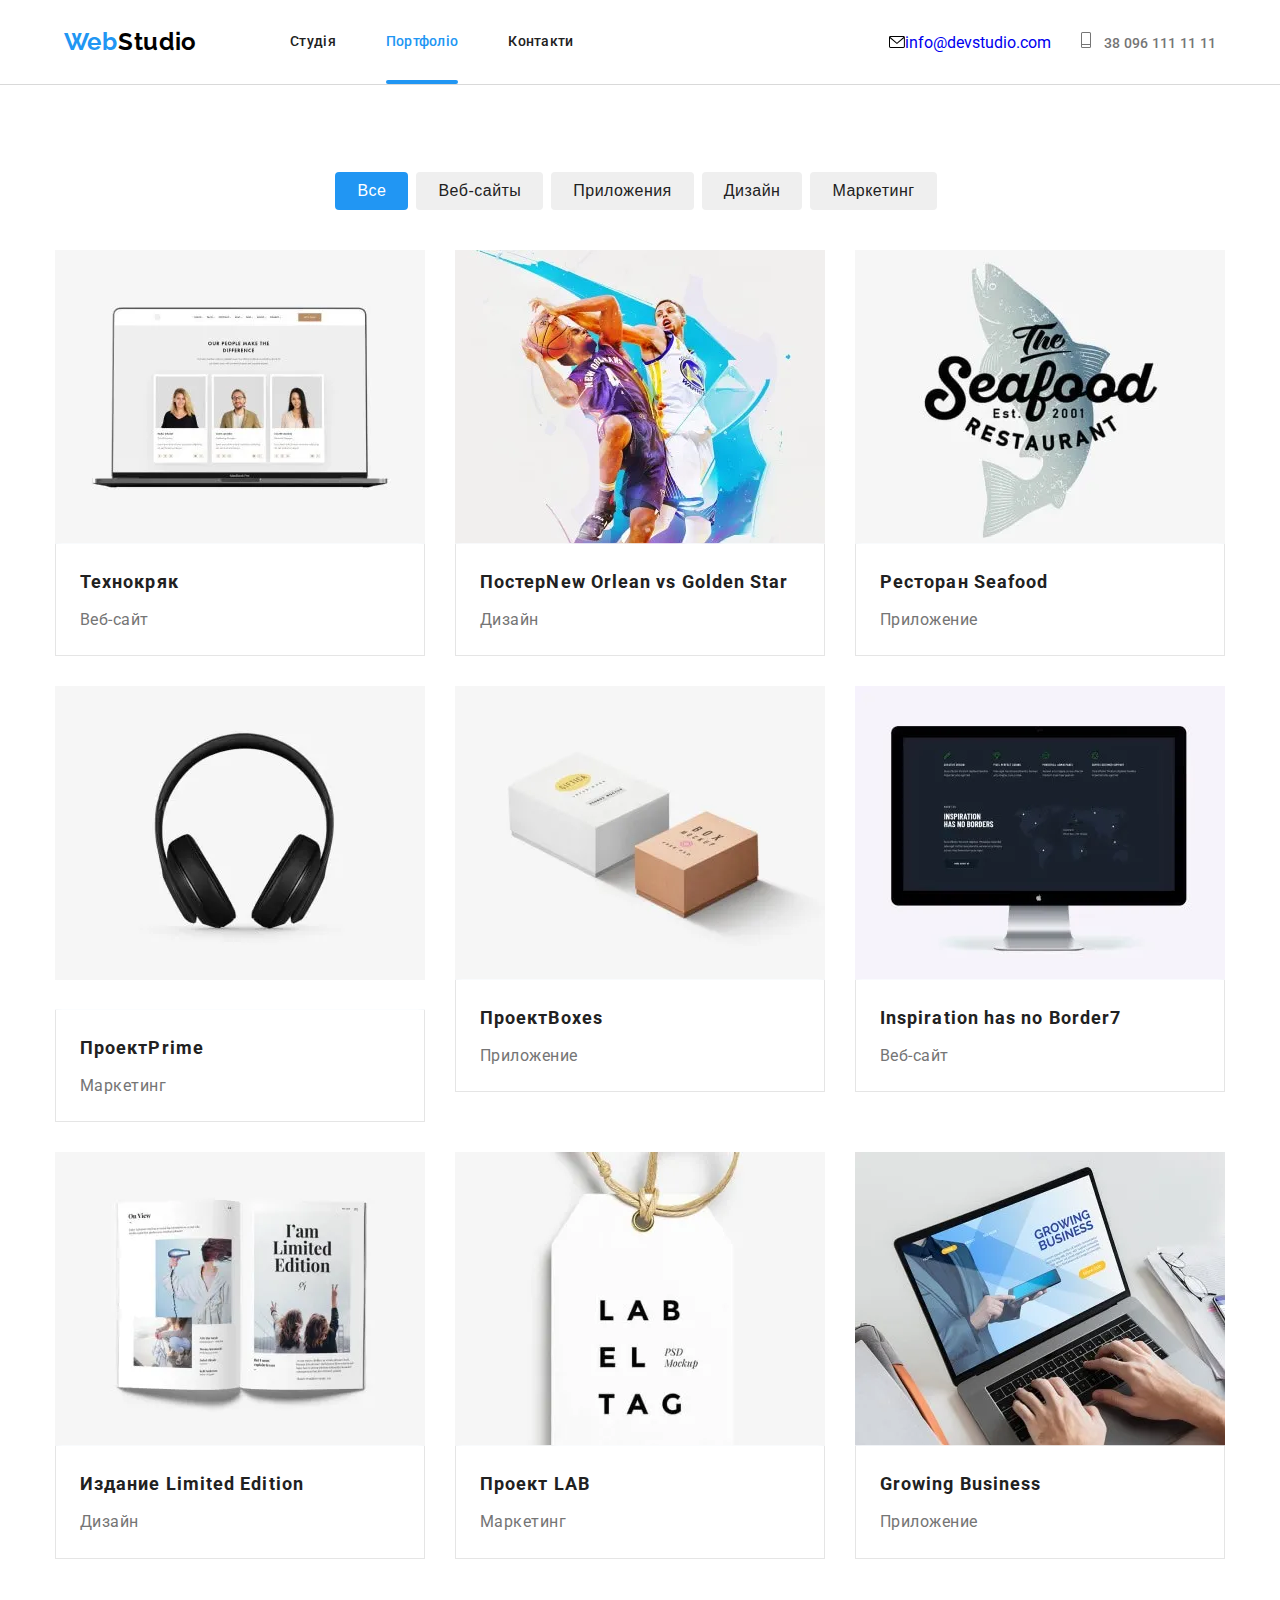
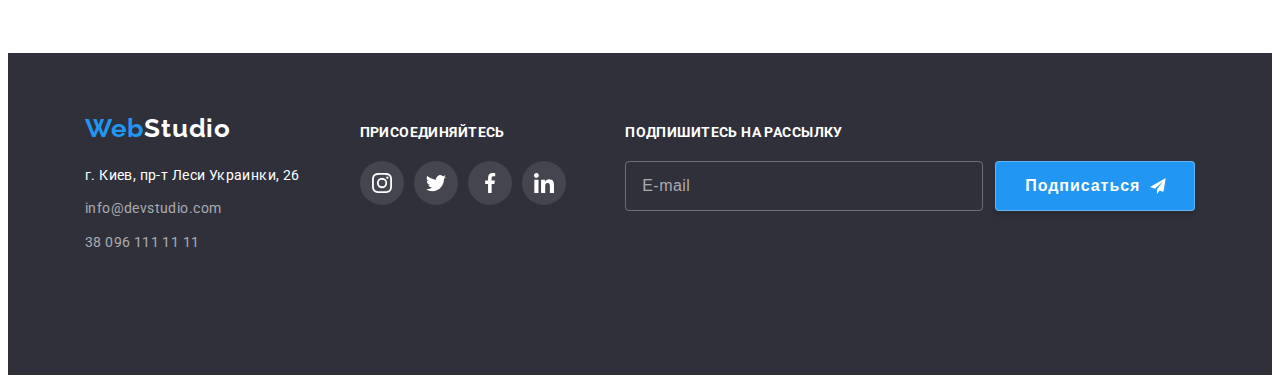
==== commit 3c7667d1: "виправлення хедер" ====
--- a/portfolio.html
+++ b/portfolio.html
@@ -35,14 +35,14 @@
       <nav class="nav">
         <ul class="nav__list list">
           <li class="nav__item">
-            <a class="nav__link link" href="./index.html">Студия</a>
+            <a class="nav__link link" href="./index.html">Студія</a>
           </li>
           <li class="nav__item">
-            <a class="nav__link link nav__link--active link" href="./portfolio.html">Портфолио</a>
+            <a class="nav__link link nav__link--active link" href="./portfolio.html">Портфоліо</a>
           </li>
 
           <li class="nav__item">
-            <a class="nav__link link" href="./index.html">Контакты</a>
+            <a class="nav__link link" href="./index.html">Контакти</a>
           </li>
         </ul>
       </nav>
@@ -60,11 +60,6 @@
             38 096 111 11 11</a>
         </li>
       </ul>
-      <buttom class="menu-btn" type="buttom" data-menu-open>
-        <svg width="40" height="40">
-          <use href="./images/icons.svg#menu_40pxmenu_1"></use>
-        </svg>
-      </buttom>
     </div>
   </header>
   <!-- Content portfolio -->
@@ -353,7 +348,7 @@
         <a class="footer__logo logo link" href="./index.html" lang="en">Web<span
             class="footer footer--stud">Studio</span></a>
         <address class="footer__address">
-          <p class="footer__text--adress">г. Киев, пр-т Леси Украинки, 26</p> -->
+          <p class="footer__text--adress">г. Киев, пр-т Леси Украинки, 26</p>
 
           <a class="footer__mail link" href="mailto:info@devstudio.com">info@devstudio.com</a>
           <a class="footer__phone link" href="tel:380961111111">38 096 111 11 11</a>
@@ -409,46 +404,7 @@
     </div>
   </footer>
   <div class="menu-overlay is-open" data-menu>
-    <div class="menu-container">
-
-      <ul class="mobile-nav__list list">
-        <li class="mobile-nav__item">
-          <a href="./index.html" class="mobile-link mobile-link--active link">Студия</a>
-        </li>
-        <li class="mobile-nav__item">
-          <a href="./portfolio.html" class="mobile-link link">Портфолио</a>
-        </li>
-        <li class="mobile-nav__item">
-          <a href="" class="mobile-link link">Контакты</a>
-        </li>
-      </ul>
-      <div class="mobile-contacts">
-        <a class="mobile-contacts__link mobile-contacts__phone link" href="tel:380961111111">
-          +38 096 111 11 11</a>
-        <a class="mobile-contacts__link mobile-contacts__mail link" href="mailto:info@devstudio.com">
-          info@devstudio.com</a>
-      </div>
-      <ul class="mobile-socials list">
-        <li class="mobile-socials__item">
-          <a href="" class="mobile-socials__link link">Instagram</a>
-        </li>
-        <li class="mobile-socials__item">
-          <a href="" class="mobile-socials__link link">Twitter</a>
-        </li>
-        <li class="mobile-socials__item">
-          <a href="" class="mobile-socials__link link">Facebook</a>
-        </li>
-        <li class="mobile-socials__item">
-          <a href="" class="mobile-socials__link link">LinkedIn</a>
-        </li>
-      </ul>
-      <button class="menu-btn" type="button" data-menu-close>
-        <svg class="menu-close-icon" width="40" height="40">
-          <use href="./images/icons.svg#close_40px"></use>
-        </svg>
-      </button>
-
-    </div>
+
   </div>
   <script src="./js/header-scroll.js"></script>
   <script src="./js/modal.js"></script>
--- a/css/main.min.css
+++ b/css/main.min.css
@@ -1 +1 @@
-:root{--main-font: "Roboto", sans-serif;--font-secondary: "Raleway", sans-serif;--accent: #2196f3;--bground: #e5e5e5;--linear-grd: (47, 48, 58, 0.4);--sosial-icon: #afb1b8;--secondary-bg: #f5f4fa;--lidht-bg-ol: #d9d9d9;--main-bg-ol: #2f303a;--hero-bg: rgba(196, 196, 196, 1);--main-tex-ol: black;--main-text: #212121;--secondary-text: #757575;--light-text: #ffffff;--footer-contacts: rgba(255, 255, 255, 0.6);--indent: 30px;--feature-cont: 4;--items: 3;--feature: 2;--company: 6;--cet: 1;--anim-fast: 250ms cubic-bezier(0.4, 0, 0.2, 1);--overlay: rgba(33, 150, 243, 0.9)}.visually-hidden{position:absolute;white-space:nowrap;width:1px;height:1px;overflow:hidden;border:0;padding:0;clip:rect(0 0 0 0);-webkit-clip-path:inset(50%);clip-path:inset(50%);margin:-1px}body{font-family:var(--main-font);color:var(--main-tex-ol)}.no-scroll{overflow:hidden}*,*::before,*::after{-webkit-box-sizing:border-box;box-sizing:border-box}.link{text-decoration:none}.list,.adress-contakt{list-style:none;padding:0;margin:0}h1,h2,h3,h4,h5,h6,p{margin:0}img{display:block;max-width:100%;height:auto;-o-object-fit:cover;object-fit:cover;-o-object-position:center;object-position:center}.card-set{display:-webkit-box;display:-ms-flexbox;display:flex;-ms-flex-wrap:wrap;flex-wrap:wrap;-webkit-box-pack:center;-ms-flex-pack:center;justify-content:center;gap:var(--indent);padding-top:40px}.card-set__border{background-color:var(--light-text);border-top:none;border-right:1px solid var(--bground);border-bottom:1px solid var(--bground);border-left:1px solid var(--bground);padding-top:20px;padding-bottom:20px;padding-left:24px;padding-right:24px;cursor:pointer}.card-set__name{font-style:normal;font-weight:700;font-size:18px;line-height:2;margin-bottom:5px;letter-spacing:.06em;color:var(--main-text)}.card-set__project{position:relative;overflow:hidden;-webkit-transition:-webkit-box-shadow var(--anim-fast);transition:-webkit-box-shadow var(--anim-fast);transition:box-shadow var(--anim-fast);transition:box-shadow var(--anim-fast), -webkit-box-shadow var(--anim-fast)}.card-set__overlay{position:absolute;top:0;left:0;-webkit-transform:translateY(100%);transform:translateY(100%);display:-webkit-box;display:-ms-flexbox;display:flex;-webkit-box-align:center;-ms-flex-align:center;align-items:center;-webkit-box-pack:center;-ms-flex-pack:center;justify-content:center;width:100%;height:100%;padding:63px 24px;background-color:var(--overlay);-webkit-backdrop-filter:blur(3px);backdrop-filter:blur(3px);-webkit-transition:-webkit-transform var(--anim-fast);transition:-webkit-transform var(--anim-fast);transition:transform var(--anim-fast);transition:transform var(--anim-fast), -webkit-transform var(--anim-fast)}.card-set__link:hover .card-set__overlay{-webkit-transform:translateY(0);transform:translateY(0);outline:0}.card-set__overlay-text{width:100%;height:168px;left:239px;top:325px;font-style:normal;font-weight:400;font-size:18px;line-height:1.55;letter-spacing:.03em;color:var(--light-text)}.card-set__image{display:block;margin-bottom:0;width:100%}.card-set__link{-webkit-transition:box-shadov var(--anim-fast);transition:box-shadov var(--anim-fast)}.card-set__link:hover,.card-set__link:focus{-webkit-box-shadow:0px 1px 1px rgba(0,0,0,.12),0px 4px 4px rgba(0,0,0,.06),1px 4px 6px rgba(0,0,0,.16);box-shadow:0px 1px 1px rgba(0,0,0,.12),0px 4px 4px rgba(0,0,0,.06),1px 4px 6px rgba(0,0,0,.16);outline:0}.card-set__image{cursor:pointer}.card-set__text{font-style:normal;font-weight:400;font-size:16px;line-height:1.9;letter-spacing:.03em;color:var(--secondary-text)}.card-set__link{-ms-flex-preferred-size:calc((100% - var(--indent)*(var(--cet) - 1))/var(--cet));flex-basis:calc((100% - var(--indent)*(var(--cet) - 1))/var(--cet))}@media screen and (min-width: 768px){.card-set{-webkit-box-pack:justify;-ms-flex-pack:justify;justify-content:space-between}}@media screen and (min-width: 768px){.card-set__link{-ms-flex-preferred-size:calc((100% - var(--indent)*(var(--feature) - 1))/var(--feature));flex-basis:calc((100% - var(--indent)*(var(--feature) - 1))/var(--feature))}}@media screen and (min-width: 1200px){.card-set__link{-ms-flex-preferred-size:calc((100% - var(--indent)*(var(--items) - 1))/var(--items));flex-basis:calc((100% - var(--indent)*(var(--items) - 1))/var(--items))}}.container{padding-left:15px;padding-right:15px;margin-left:auto;margin-right:auto}@media screen and (min-width: 480px){.container{width:480px}}@media screen and (min-width: 768px){.container{width:768px}}@media screen and (min-width: 1200px){.container{width:1200px}}.button{font-style:normal;font-weight:500;font-size:16px;line-height:1.6;padding-top:6px;padding-right:22px;padding-bottom:6px;padding-left:22px;text-align:center;letter-spacing:.03em;color:var(--main-text);border-radius:4px;border:0;cursor:pointer;-webkit-transition:color var(--anim-fast),background-color var(--anim-fast),-webkit-box-shadow var(--anim-fast);transition:color var(--anim-fast),background-color var(--anim-fast),-webkit-box-shadow var(--anim-fast);transition:color var(--anim-fast),background-color var(--anim-fast),box-shadow var(--anim-fast);transition:color var(--anim-fast),background-color var(--anim-fast),box-shadow var(--anim-fast),-webkit-box-shadow var(--anim-fast)}.button:hover,.button:focus{background-color:var(--accent);color:var(--light-text);-webkit-box-shadow:0px 3px 1px rgba(0,0,0,.1),0px 1px 2px rgba(0,0,0,.08),0px 2px 2px rgba(0,0,0,.12);box-shadow:0px 3px 1px rgba(0,0,0,.1),0px 1px 2px rgba(0,0,0,.08),0px 2px 2px rgba(0,0,0,.12);outline:0}.backdrop{position:fixed;top:0;left:0;display:-webkit-box;display:-ms-flexbox;display:flex;-webkit-box-align:center;-ms-flex-align:center;align-items:center;-webkit-box-pack:center;-ms-flex-pack:center;justify-content:center;z-index:1000;width:100%;height:100%;background-color:rgba(0,0,0,.2);opacity:1;visibility:visible;pointer-events:initial;-webkit-transition:opacity var(--anim-fast),visibility var(--anim-fast);transition:opacity var(--anim-fast),visibility var(--anim-fast)}.backdrop.is-hidden .modal{opacity:0;-webkit-transform:translate(-50%, -50%) scale(0.3) rotate(0.5turn);transform:translate(-50%, -50%) scale(0.3) rotate(0.5turn)}.backdrop.is-hidden{opacity:0;visibility:hidden;pointer-events:none}.modal{display:block;position:absolute;max-width:450px;min-height:609px;top:221px;padding-top:40px;padding-left:40px;padding-right:28px;padding-bottom:40px;background:var(--light-text);-webkit-box-shadow:0px 1px 3px rgba(0,0,0,.12),0px 1px 1px rgba(0,0,0,.14),0px 2px 1px rgba(0,0,0,.2);box-shadow:0px 1px 3px rgba(0,0,0,.12),0px 1px 1px rgba(0,0,0,.14),0px 2px 1px rgba(0,0,0,.2);border-radius:4px;top:50%;left:50%;-webkit-transform:translate(-50%, -50%) scale(1) rotate(0);transform:translate(-50%, -50%) scale(1) rotate(0);opacity:1;-webkit-transition:opacity var(--anim-fast),-webkit-transform var(--anim-fast);transition:opacity var(--anim-fast),-webkit-transform var(--anim-fast);transition:transform var(--anim-fast),opacity var(--anim-fast);transition:transform var(--anim-fast),opacity var(--anim-fast),-webkit-transform var(--anim-fast)}@media screen and (min-width: 1200px){.modal{max-width:528px;min-height:581px;padding-right:40px}}.modal__btn{position:absolute;top:8px;right:8px;display:-webkit-box;display:-ms-flexbox;display:flex;-webkit-box-align:center;-ms-flex-align:center;align-items:center;-webkit-box-pack:center;-ms-flex-pack:center;justify-content:center;width:30px;height:30px;padding:0;border-radius:50%;background:var(--light-text);border:1px solid rgba(0,0,0,.1);background-color:rgba(0,0,0,0);cursor:pointer;opacity:1;visibility:visible;pointer-events:initial;-webkit-transition:opcity 250ms ease-out,visibility 250ms ease-out;transition:opcity 250ms ease-out,visibility 250ms ease-out}.modal__btn-icon{-webkit-transition:color var(--anim-fast);transition:color var(--anim-fast)}.modal__btn-icon:hover,.modal__btn-icon:focus{fill:var(--accent)}.modal__btn-icon:active{fill:var(--accent)}.form{display:-webkit-box;display:-ms-flexbox;display:flex;-webkit-box-orient:vertical;-webkit-box-direction:normal;-ms-flex-direction:column;flex-direction:column;-webkit-box-pack:center;-ms-flex-pack:center;justify-content:center}.form__title{display:inline-block;width:370px;font-style:normal;font-weight:700;font-size:20px;line-height:1.5;text-align:center;letter-spacing:.03em;color:var(--main-text);margin-bottom:12px}@media screen and (min-width: 1200px){.form__title{width:448px}}.form__group{position:relative;width:100%;margin-bottom:10px}.form__label{display:inline-block;margin-bottom:4px;font-style:normal;font-weight:400;font-size:12px;line-height:1.16;letter-spacing:.01em;color:var(--secondary-text)}.form__icon{display:inline-block;position:absolute;top:50%;left:18px;border:0;cursor:pointer;-webkit-transition:fill var(--anim-fast);transition:fill var(--anim-fast)}.form__input{display:inline-block;width:100%;padding-top:11px;padding-bottom:11px;padding-left:42px;fill:var(--main-text);border:1px solid rgba(33,33,33,.2);border-radius:4px;-webkit-transition:border-color var(--anim-fast);transition:border-color var(--anim-fast);cursor:pointer}.form__icon:active{fill:var(--accent)}.form__modal-comment:hover,.form__modal-comment:focus,.form__input:hover,.form__input:focus{border:1px solid var(--accent);outline:0;border-radius:4px}.form__input:hover+.form__icon{fill:var(--accent)}.form__input:focus+.form__icon{fill:var(--accent)}.form__comment{display:-webkit-box;display:-ms-flexbox;display:flex;-webkit-box-orient:vertical;-webkit-box-direction:normal;-ms-flex-direction:column;flex-direction:column;margin-bottom:20px}.form__label-comment{display:inline-block;font-style:normal;font-weight:400;font-size:12px;line-height:1.16;letter-spacing:.01em;margin-bottom:4px;color:var(--secondary-text)}.form__modal-comment{width:100%;padding:12px 16px;resize:none;border:1px solid rgba(33,33,33,.2);border-radius:4px;-webkit-transition:border-color var(--anim-fast);transition:border-color var(--anim-fast)}.form__comment-text::-webkit-input-placeholder{font-style:normal;font-weight:400;font-size:12px;line-height:1.16;letter-spacing:.01em;color:rgba(117,117,117,.5)}.form__comment-text::-moz-placeholder{font-style:normal;font-weight:400;font-size:12px;line-height:1.16;letter-spacing:.01em;color:rgba(117,117,117,.5)}.form__comment-text:-ms-input-placeholder{font-style:normal;font-weight:400;font-size:12px;line-height:1.16;letter-spacing:.01em;color:rgba(117,117,117,.5)}.form__comment-text::-ms-input-placeholder{font-style:normal;font-weight:400;font-size:12px;line-height:1.16;letter-spacing:.01em;color:rgba(117,117,117,.5)}.form__comment-text::placeholder{font-style:normal;font-weight:400;font-size:12px;line-height:1.16;letter-spacing:.01em;color:rgba(117,117,117,.5)}.form__btn--forum{display:-webkit-inline-box;display:-ms-inline-flexbox;display:inline-flex;width:200px;margin-right:auto;margin-left:auto;padding-top:10px;padding-right:52px;padding-bottom:10px;padding-left:52px;border:0;background:var(--accent);-webkit-box-shadow:0px 4px 4px rgba(0,0,0,.15);box-shadow:0px 4px 4px rgba(0,0,0,.15);border-radius:4px;cursor:pointer;-webkit-transition:background-color var(--anim-fast);transition:background-color var(--anim-fast)}.form__btn--text{font-style:normal;font-weight:700;font-size:16px;line-height:1.87;letter-spacing:.06em;color:var(--light-text)}.form__btn--text:hover,.form__btn--text:focus{color:var(--lidht-bg-ol)}.form__btn--forum:hover,.form__btn--forum:focus{-webkit-box-shadow:0px 4px 4px rgba(0,0,0,.15);box-shadow:0px 4px 4px rgba(0,0,0,.15)}.form__form-agreement{display:-webkit-box;display:-ms-flexbox;display:flex;-webkit-box-align:center;-ms-flex-align:center;align-items:center;-webkit-box-pack:center;-ms-flex-pack:center;justify-content:center;gap:7px;margin-bottom:30px}.form__icon-registraat{display:inline-block;top:50%;left:18px;border:0;cursor:pointer;-webkit-transition:fill var(--anim-fast);transition:fill var(--anim-fast)}.form__checkbox:checked+.form__icon-registrat .form__icon-uncheck{opacity:0;-webkit-transition:opacity var(--anim-fast);transition:opacity var(--anim-fast)}.form__icon-check{opacity:0;fill:var(--main-text);-webkit-transition:opacity var(--anim-fast);transition:opacity var(--anim-fast)}.form__checkbox:checked+.form__icon-registrat .form__icon-check{opacity:1}.form__form-agreement--text{font-style:normal;font-weight:400;font-size:12px;line-height:1.16;letter-spacing:.03em;-webkit-user-select:none;-moz-user-select:none;-ms-user-select:none;user-select:none;text-underline-position:under;color:var(--secondary-text)}@media screen and (min-width: 1200px){.form__form-agreement--text{font-size:14px;line-height:1.71}}.form__form-agreement-link{color:var(--accent)}.subscription{display:-webkit-box;display:-ms-flexbox;display:flex;-webkit-box-orient:vertical;-webkit-box-direction:normal;-ms-flex-direction:column;flex-direction:column}.subscription__text{display:inline-block;text-align:center;margin-bottom:20px;font-style:normal;font-weight:700;font-size:14px;line-height:1.14;letter-spacing:.03em;text-transform:uppercase;color:var(--light-text)}@media screen and (min-width: 1200px){.subscription__text{text-align:left}}.subscription__footer{display:-webkit-box;display:-ms-flexbox;display:flex;-webkit-box-orient:vertical;-webkit-box-direction:normal;-ms-flex-direction:column;flex-direction:column;-webkit-box-align:center;-ms-flex-align:center;align-items:center}@media screen and (min-width: 1200px){.subscription__footer{-webkit-box-orient:horizontal;-webkit-box-direction:normal;-ms-flex-direction:row;flex-direction:row;-webkit-box-align:baseline;-ms-flex-align:baseline;align-items:baseline}}.subscription__input{width:358px;height:50px;padding-top:15px;padding-left:16px;padding-bottom:15px;margin-right:12px;margin-bottom:20px;background-color:rgba(0,0,0,0);border-radius:4px;cursor:pointer;border:1px solid rgba(255,255,255,.3);-webkit-transition:border var(--anim-fast);transition:border var(--anim-fast)}.subscription__input-text::-webkit-input-placeholder{font-style:normal;font-weight:400;font-size:16px;line-height:1.25;letter-spacing:.03em;color:rgba(255,255,255,.6)}.subscription__input-text::-moz-placeholder{font-style:normal;font-weight:400;font-size:16px;line-height:1.25;letter-spacing:.03em;color:rgba(255,255,255,.6)}.subscription__input-text:-ms-input-placeholder{font-style:normal;font-weight:400;font-size:16px;line-height:1.25;letter-spacing:.03em;color:rgba(255,255,255,.6)}.subscription__input-text::-ms-input-placeholder{font-style:normal;font-weight:400;font-size:16px;line-height:1.25;letter-spacing:.03em;color:rgba(255,255,255,.6)}.subscription__input-text::placeholder{font-style:normal;font-weight:400;font-size:16px;line-height:1.25;letter-spacing:.03em;color:rgba(255,255,255,.6)}.subscription__btn-forum{width:200px;height:50px;padding-top:10px;padding-bottom:10px;padding-left:29px;padding-right:28px;border:1px solid rgba(255,255,255,.3);background:var(--accent);-webkit-box-shadow:0px 4px 4px rgba(0,0,0,.15);box-shadow:0px 4px 4px rgba(0,0,0,.15);border-radius:4px;cursor:pointer;-webkit-transition:color var(--anim-fast) box-shadow var(--anim-fast);transition:color var(--anim-fast) box-shadow var(--anim-fast)}.subscription__btn-text{font-style:normal;font-weight:700;font-size:16px;line-height:1.87px;display:-webkit-box;display:-ms-flexbox;display:flex;-webkit-box-align:center;-ms-flex-align:center;align-items:center;text-align:center;letter-spacing:.06em;color:var(--light-text)}.subscription__icon{fill:var(--light-text);margin-left:10px;display:-webkit-box;display:-ms-flexbox;display:flex;-webkit-box-align:center;-ms-flex-align:center;align-items:center;text-align:center;letter-spacing:.06em;color:var(--light-text)}.subscription__input:hover,.subscription__input:focus{outline:0;color:var(--lidht-bg-ol);-webkit-box-shadow:0px 4px 4px rgba(0,0,0,.15);box-shadow:0px 4px 4px rgba(0,0,0,.15)}.subscription__btn-forum:hover,.subscription__btn-forum:focus{outline:0;color:var(--lidht-bg-ol);-webkit-box-shadow:0px 4px 4px rgba(0,0,0,.15);box-shadow:0px 4px 4px rgba(0,0,0,.15)}.subscription__btn-forum:hover .subscription__icon{fill:var(--lidht-bg-ol)}.subscription__icon:focus .subscription__icon{fill:var(--lidht-bg-ol)}.menu-btn{display:block;margin-left:auto;width:40px;height:40px;background-color:rgba(0,0,0,0);border:none;cursor:pointer}@media screen and (min-width: 767px){.menu-btn{display:none}}.menu-btn:focus{fill:var(--accent)}.menu-overlay .menu-btn{position:absolute;top:10px;right:15px}.menu-overlay{position:fixed;top:0;left:0;z-index:200;width:100%;height:100%;background:var(--light-text);-webkit-box-shadow:0px 4px 8px rgba(0,0,0,.04),0px 2px 4px rgba(0,0,0,.08),0px 1px 3px rgba(0,0,0,.16);box-shadow:0px 4px 8px rgba(0,0,0,.04),0px 2px 4px rgba(0,0,0,.08),0px 1px 3px rgba(0,0,0,.16);opacity:0;pointer-events:none;visibility:hidden;-webkit-transition:opacity var(--anim-fast),visibility var(--anim-fast);transition:opacity var(--anim-fast),visibility var(--anim-fast)}@media screen and (min-width: 767px){.menu-overlay{display:none}}.menu-overlay.is-open{opacity:1;pointer-events:initial;visibility:visible}.menu-container{display:-webkit-box;display:-ms-flexbox;display:flex;-webkit-box-orient:vertical;-webkit-box-direction:normal;-ms-flex-direction:column;flex-direction:column;max-width:480px;height:100%;margin-left:auto;background-color:var(--light-text);padding-top:48px;padding-bottom:48px;padding-left:40px;-webkit-transform:translateX(100%);transform:translateX(100%);-webkit-transition:-webkit-transform var(--anim-fast);transition:-webkit-transform var(--anim-fast);transition:transform var(--anim-fast);transition:transform var(--anim-fast), -webkit-transform var(--anim-fast)}.menu-overlay.is-open .menu-container{-webkit-transform:translateX(0);transform:translateX(0)}.mobile-link{font-style:normal;font-weight:500;font-size:40px;line-height:1.17;letter-spacing:.02em;color:var(--main-text);cursor:pointer}.mobile-nav__list:first-child{margin-bottom:auto}.mobile-nav__item:not(:last-child){margin-bottom:32px}.mobile-socials__item:not(:last-child) .mobile-socials__link{display:-webkit-box;display:-ms-flexbox;display:flex;padding-right:10px;border-right:1px solid rgba(33,33,33,.2)}.mobile-socials__link{font-style:normal;font-weight:500;font-size:18px;line-height:1.22;letter-spacing:.02em;color:var(--accent)}.mobile-contacts__phone{display:inline-block;margin-bottom:32px;font-style:normal;font-weight:500;font-size:34px;line-height:1.17;letter-spacing:.02em;color:var(--accent)}.mobile-contacts__mail{display:inline-block;margin-bottom:64px;font-style:normal;font-weight:500;font-size:24px;line-height:1.17;letter-spacing:.02em;color:var(--secondary-text)}.mobile-socials{display:-webkit-box;display:-ms-flexbox;display:flex;-ms-flex-wrap:wrap;flex-wrap:wrap;gap:10px}.mobile-link--active{color:var(--accent)}.header{position:fixed;top:0;left:0;width:100%;z-index:100;background-color:var(--light-text);border-bottom:1px solid var(--lidht-bg-ol)}.header__mail,.header__phone{font-style:normal;font-weight:500;font-size:14px;line-height:1.14;letter-spacing:.02em;color:var(--secondary-text);-webkit-transition:color var(--anim-fast);transition:color var(--anim-fast)}@media screen and (min-width: 1200px){.header__mail,.header__phone{padding-top:32px;padding-bottom:32px}}@media screen and (min-width: 1200px){.header__mail{margin-right:50px}}.header__mail:hover,.header__phone:focus,.header__mail:focus,.header__phone:hover{color:var(--accent);outline:0}.header__container{display:-webkit-box;display:-ms-flexbox;display:flex;-webkit-box-align:center;-ms-flex-align:center;align-items:center;-webkit-box-pack:center;-ms-flex-pack:center;justify-content:center;width:100%;padding-top:10px;padding-bottom:10px}@media screen and (min-width: 768px){.header__container{width:100%;padding-top:0px;padding-bottom:0px}}.header__logo{font-family:var(--font-secondary);font-style:normal;font-weight:700;font-size:26px;line-height:1.19;letter-spacing:.03em;outline:0;color:var(--accent)}@media screen and (min-width: 768px){.header__logo{margin-right:88px}}@media screen and (min-width: 1200px){.header__logo{margin-right:93px}}.header__contact{display:-webkit-box;display:-ms-flexbox;display:flex;-webkit-box-orient:vertical;-webkit-box-direction:normal;-ms-flex-direction:column;flex-direction:column;margin-left:auto;gap:16px}@media screen and (max-width: 767px){.header__contact{display:none}}@media screen and (min-width: 1200px){.header__contact{display:-webkit-box;display:-ms-flexbox;display:flex;-webkit-box-orient:horizontal;-webkit-box-direction:normal;-ms-flex-direction:row;flex-direction:row;-webkit-box-align:center;-ms-flex-align:center;align-items:center}}.header__contact-item{display:-webkit-box;display:-ms-flexbox;display:flex;justify-self:start}.header__logo--stud{color:var(--main-tex-ol)}.header__phone--icon,.header__mail--icon{margin-right:10px;fill:currentColor}.nav{font-style:normal;font-weight:500;font-size:14px;line-height:1.14;letter-spacing:.02em}.nav__list{display:-webkit-box;display:-ms-flexbox;display:flex;-webkit-box-align:center;-ms-flex-align:center;align-items:center;gap:50px}.nav__item{position:relative;padding-top:32px;padding-bottom:32px}.nav__link{padding-top:32px;padding-bottom:32px;-webkit-transition:color var(--anim-fast);transition:color var(--anim-fast);color:var(--main-text)}.nav__link:hover,.nav__link:focus{color:var(--accent);outline:0}.nav__link:active{color:var(--accent)}.nav__link--active[href="./index.html"]{color:var(--accent)}.nav__link--active[href="./portfolio.html"]{color:var(--accent)}.nav__link--active::after{content:"";position:absolute;bottom:-2px;left:0;display:block;width:100%;height:4px;border-radius:2px;background-color:var(--accent)}@media screen and (max-width: 767px){.nav{display:none}}.hero-image{background-image:-webkit-gradient(linear, left top, left bottom, from(rgba(47, 48, 58, 0.4)), to(rgba(47, 48, 58, 0.4))),url(../../images/hero/img1-sm@1x.webp);background-image:linear-gradient(to bottom, rgba(47, 48, 58, 0.4), rgba(47, 48, 58, 0.4)),url(../../images/hero/img1-sm@1x.webp);background-position:center;background-size:cover;background-repeat:no-repeat;background-color:var(--hero-bg)}@media screen and (min-width: 768px){.hero-image{background-image:url(../images/hero/img2-md@2x.webp)}}@media screen and (min-width: 1200px){.hero-image{background-image:url(../images/hero/img2-bg@2x.webp)}}.hero-text{display:-webkit-box;display:-ms-flexbox;display:flex;-webkit-box-orient:vertical;-webkit-box-direction:normal;-ms-flex-direction:column;flex-direction:column;max-width:450px;padding-top:118px;padding-bottom:118px;margin-top:58px;margin-left:auto;margin-right:auto}@media screen and (min-width: 768px){.hero-text{margin-top:78px}}@media screen and (min-width: 1200px){.hero-text{padding-top:200px;padding-bottom:200px}}.hero-image__title{font-style:normal;font-weight:900;font-size:26px;line-height:1.61;text-align:center;letter-spacing:.06em;text-transform:uppercase;color:var(--light-text);margin-bottom:30px}@media screen and (min-width: 1200px){.hero-title{line-height:1.61}}.hero-image__btn{padding:10px 24px;border-radius:4px;margin-left:auto;margin-right:auto;background:var(--accent);-webkit-transition:color var(--anim-fast),-webkit-box-shadow var(--anim-fast);transition:color var(--anim-fast),-webkit-box-shadow var(--anim-fast);transition:color var(--anim-fast),box-shadow var(--anim-fast);transition:color var(--anim-fast),box-shadow var(--anim-fast),-webkit-box-shadow var(--anim-fast);cursor:pointer;outline:0;border:0}.hero-image__btn--text{font-style:normal;font-weight:700;font-size:16px;line-height:1.87;display:-webkit-box;display:-ms-flexbox;display:flex;-webkit-box-align:center;-ms-flex-align:center;align-items:center;text-align:center;letter-spacing:.06em;color:var(--light-text);cursor:pointer}.hero-image__btn:active,.hero-image__btn:hover,.hero-image__btn:focus{color:var(--lidht-bg-ol);-webkit-box-shadow:0px 4px 4px rgba(0,0,0,.15);box-shadow:0px 4px 4px rgba(0,0,0,.15)}.content{padding-top:60px;padding-bottom:60px}@media screen and (min-width: 1200px){.content{padding-top:94px;padding-bottom:94px}}.feature{display:-webkit-box;display:-ms-flexbox;display:flex;-ms-flex-wrap:wrap;flex-wrap:wrap;-webkit-box-pack:center;-ms-flex-pack:center;justify-content:center;gap:var(--indent)}@media screen and (min-width: 1200px){.feature{-ms-flex-wrap:nowrap;flex-wrap:nowrap}}@media screen and (max-width: 767px){.feature__section:not(:last-child){margin-bottom:30px}}@media screen and (min-width: 768px){.feature__section{width:calc((100% - var(--indent)*(var(--feature) - 1))/var(--feature))}}.feature__feature-pic{display:-webkit-box;display:-ms-flexbox;display:flex;-webkit-box-align:center;-ms-flex-align:center;align-items:center;-webkit-box-pack:center;-ms-flex-pack:center;justify-content:center;margin-bottom:30px;background-color:var(--secondary-bg)}.feature__icon{fill:var(--main-text)}.feature__title{margin-bottom:10px;font-style:normal;font-weight:700;font-size:14px;line-height:1.14;text-align:center;letter-spacing:.03em;text-transform:uppercase;color:var(--main-text)}@media screen and (min-width: 768px){.feature__title{display:inline-block}}.feature__text{font-style:normal;font-weight:400;font-size:14px;line-height:1.71;letter-spacing:.03em;color:var(--secondary-text)}.team{padding-top:60px;padding-bottom:60px;background-color:var(--secondary-bg)}@media screen and (min-width: 1200px){.team{padding-top:94px;padding-bottom:94px}}.team__title{margin-bottom:50px;font-style:normal;font-weight:700;font-size:36px;line-height:1.17;text-align:center;letter-spacing:.03em c;color:var(--main-text)}.team__list{display:-webkit-box;display:-ms-flexbox;display:flex;-ms-flex-wrap:wrap;flex-wrap:wrap;-webkit-box-pack:center;-ms-flex-pack:center;justify-content:center;gap:var(--indent)}@media screen and (min-width: 1200px){.team__list{-ms-flex-wrap:nowrap;flex-wrap:nowrap}}.team__item{width:270px;height:430px;background-color:var(--light-text);-webkit-box-shadow:0px 1px 3px rgba(0,0,0,.12),0px 1px 1px rgba(0,0,0,.14),0px 2px 1px rgba(0,0,0,.2);box-shadow:0px 1px 3px rgba(0,0,0,.12),0px 1px 1px rgba(0,0,0,.14),0px 2px 1px rgba(0,0,0,.2);border-radius:0px 0px 4px 4px}@media screen and (min-width: 768px){.team__item{width:calc((100% - var(--indent)*(var(--feature) - 1))/var(--feature))}}.team__photo{margin-bottom:30px;border-bottom:none;cursor:pointer}.team__persson{margin-bottom:10px;font-style:normal;font-weight:500;font-size:16px;line-height:1.19;letter-spacing:.03em;text-align:center;color:var(--main-text)}.team__info{margin-bottom:16px;font-style:normal;font-weight:400;font-size:16px;line-height:1.19;letter-spacing:.03em;text-align:center;color:var(--secondary-text);cursor:pointer}.team__sosial-links{display:-webkit-box;display:-ms-flexbox;display:flex;gap:10px;-webkit-box-pack:center;-ms-flex-pack:center;justify-content:center;padding-bottom:30px}.team__sosial-item{display:-webkit-box;display:-ms-flexbox;display:flex;-webkit-box-align:center;-ms-flex-align:center;align-items:center;-webkit-box-pack:center;-ms-flex-pack:center;justify-content:center;width:44px;height:44px;background-color:var(--light-text);border-radius:50%;-webkit-transition:color var(--anim-fast),fill var(--anim-fast),background-color var(--anim-fast);transition:color var(--anim-fast),fill var(--anim-fast),background-color var(--anim-fast)}.team__sosial-item:hover,.team__sosial-item:focus{background-color:var(--accent);outline:0}.team__sosial-icon{fill:var(--sosial-icon);-webkit-transition:fill var(--anim-fast);transition:fill var(--anim-fast)}.team__sosial-link:hover .team__sosial-icon{fill:var(--light-text)}.team__sosial-item:focus .team__sosial-icon{fill:var(--light-text)}.main__filters{padding-top:60px;padding-bottom:60px;margin-top:58px}@media screen and (min-width: 768px){.main__filters{margin-top:78px}}@media screen and (min-width: 1200px){.main__filters{padding-top:94px;padding-bottom:94px}}.main__title{display:-webkit-box;display:-ms-flexbox;display:flex;-ms-flex-wrap:wrap;flex-wrap:wrap}.main__item{display:-webkit-box;display:-ms-flexbox;display:flex;margin-right:8px}@media screen and (max-width: 767px){.main__item:not(:nth-last-child(-n+2)){margin-bottom:15px}}@media screen and (min-width: 768px){.main__title{-webkit-box-pack:center;-ms-flex-pack:center;justify-content:center}}.button--click{color:var(--light-text);background-color:var(--accent)}.footer{background:var(--main-bg-ol)}.footer__container{display:-webkit-box;display:-ms-flexbox;display:flex;-webkit-box-orient:vertical;-webkit-box-direction:normal;-ms-flex-direction:column;flex-direction:column;padding-top:60px;padding-bottom:60px}@media screen and (min-width: 768px){.footer__container{-ms-flex-wrap:wrap;flex-wrap:wrap;-webkit-box-align:baseline;-ms-flex-align:baseline;align-items:baseline;-webkit-box-orient:horizontal;-webkit-box-direction:normal;-ms-flex-direction:row;flex-direction:row;-ms-flex-pack:distribute;justify-content:space-around}}@media screen and (min-width: 1200px){.footer__container{-ms-flex-wrap:wrap;flex-wrap:wrap;-webkit-box-align:baseline;-ms-flex-align:baseline;align-items:baseline}}.footer__list{text-align:center}.footer__address{display:-webkit-box;display:-ms-flexbox;display:flex;-webkit-box-orient:vertical;-webkit-box-direction:normal;-ms-flex-direction:column;flex-direction:column;text-align:center}@media screen and (min-width: 1200px){.footer__address{-webkit-box-align:start;-ms-flex-align:start;align-items:flex-start}}.footer__logo{font-family:var(--font-secondary);font-weight:700;font-size:26px;line-height:1.19;margin-bottom:20px;letter-spacing:.03em;color:var(--accent)}.footer .footer--stud{color:var(--light-text)}.footer__text--adress{display:inline-block;margin-bottom:10px;font-style:normal;font-weight:400;font-size:14px;line-height:1.7;letter-spacing:.03em;color:var(--light-text)}.footer__mail{display:inline-block;margin-bottom:10px;font-style:normal;font-weight:400;font-size:14px;line-height:1.7;letter-spacing:.03em;color:var(--footer-contacts);-webkit-transition:color var(--anim-fast);transition:color var(--anim-fast)}.footer__phone{display:inline-block;font-style:normal;font-weight:400;font-size:14px;line-height:1.7;letter-spacing:.03em;color:var(--footer-contacts);-webkit-transition:color var(--anim-fast);transition:color var(--anim-fast);margin-bottom:60px}.footer__mail:hover,.footer__phone:hover,.footer__mail:focus,.footer__phone:focus{color:var(--light-text);outline:0}.footer .footer__sosial{-webkit-box-orient:vertical;-webkit-box-direction:normal;-ms-flex-direction:column;flex-direction:column;-webkit-box-align:center;-ms-flex-align:center;align-items:center;display:-webkit-box;display:-ms-flexbox;display:flex;max-height:80px;margin-bottom:60px}@media screen and (min-width: 1200px){.footer .footer__sosial{-webkit-box-align:start;-ms-flex-align:start;align-items:flex-start}}.footer__sosial-link{display:-webkit-box;display:-ms-flexbox;display:flex;-webkit-box-align:center;-ms-flex-align:center;align-items:center;gap:10px}.footer__link{display:-webkit-box;display:-ms-flexbox;display:flex;-webkit-box-pack:center;-ms-flex-pack:center;justify-content:center}.footer__item{display:-webkit-box;display:-ms-flexbox;display:flex;-webkit-box-align:center;-ms-flex-align:center;align-items:center;-webkit-box-pack:center;-ms-flex-pack:center;justify-content:center;width:44px;height:44px;background-color:rgba(255,255,255,.1);border-radius:50%;-webkit-transition:background-color var(--anim-fast);transition:background-color var(--anim-fast)}.footer__icon{fill:var(--light-text);-webkit-transition:fill var(--anim-fast);transition:fill var(--anim-fast)}.footer__item:hover,.footer__item:focus{background-color:var(--accent);outline:0}.footer__link:hover .footer__icon{fill:var(--light-text)}.footer__link:focus .footer__icon{fill:var(--light-text)}.footer__sosial--text{width:145px;height:16px;margin-bottom:20px;font-weight:700;font-size:14px;line-height:1.14;letter-spacing:.03em;text-transform:uppercase;color:var(--light-text)}.partners{padding-top:60px;padding-bottom:60px}@media screen and (min-width: 1200px){.partners{padding-top:94px;padding-bottom:94px}}.partners__text{display:-webkit-box;display:-ms-flexbox;display:flex;-webkit-box-pack:center;-ms-flex-pack:center;justify-content:center;margin-bottom:50px;font-style:normal;font-weight:700;font-size:36px;line-height:1.16;text-align:center;letter-spacing:.03em;color:var(--main-text)}.partners__list{display:-webkit-box;display:-ms-flexbox;display:flex;-ms-flex-wrap:wrap;flex-wrap:wrap;-webkit-box-pack:center;-ms-flex-pack:center;justify-content:center;gap:var(--indent)}.partners__item{display:-webkit-box;display:-ms-flexbox;display:flex;-webkit-box-align:center;-ms-flex-align:center;align-items:center;-webkit-box-pack:center;-ms-flex-pack:center;justify-content:center;width:calc((100% - var(--indent)*(var(--feature) - 1))/var(--feature))}@media screen and (min-width: 768px){.partners__item{width:calc((100% - var(--indent)*(var(--items) - 1))/var(--items))}}@media screen and (min-width: 1200px){.partners__item{width:calc((100% - var(--indent)*(var(--company) - 1))/var(--company))}}.partners__item--logo{display:-webkit-box;display:-ms-flexbox;display:flex;-webkit-box-align:center;-ms-flex-align:center;align-items:center;-webkit-box-pack:center;-ms-flex-pack:center;justify-content:center;width:226px;height:92px;border:1px solid var(--sosial-icon);border-radius:4px}@media screen and (min-width: 768px){.partners__item--logo{width:210px}}@media screen and (min-width: 1200px){.partners__item--logo{width:170px}}.partners__item--logo{fill:var(--sosial-icon);-webkit-transition:fill var(--anim-fast),border var(--anim-fast);transition:fill var(--anim-fast),border var(--anim-fast)}.partners__item--logo:hover,.partners__item--logo:focus{border:1px solid var(--accent);fill:var(--accent);outline:0}.partners__item--logo:hover .partners__icon{fill:var(--accent)}.partners__item--logo:focus .partners__icon{fill:var(--accent)}.pictures{padding-bottom:94px}.pictures__list{display:-webkit-box;display:-ms-flexbox;display:flex;gap:30px}.pictures__img{position:relative}.pictures__text{margin-bottom:50px;font-style:normal;font-weight:700;font-size:36px;line-height:1.17;text-align:center;letter-spacing:.03em;color:var(--main-tex)}.pictures__img--text{position:absolute;width:100%;z-index:50;right:0;bottom:3px;width:370px;height:70px;padding:27px 0;background:rgba(47,48,58,.8);font-style:normal;font-weight:700;font-size:14px;line-height:1.14;text-align:center;letter-spacing:.03em;text-transform:uppercase;color:var(--light-text)}@media screen and (max-width: 1199px){.pictures{display:none}}/*# sourceMappingURL=main.min.css.map */+:root{--main-font: "Roboto", sans-serif;--font-secondary: "Raleway", sans-serif;--accent: #2196f3;--bground: #e5e5e5;--linear-grd: (47, 48, 58, 0.4);--sosial-icon: #afb1b8;--secondary-bg: #f5f4fa;--lidht-bg-ol: #d9d9d9;--main-bg-ol: #2f303a;--hero-bg: rgba(196, 196, 196, 1);--main-tex-ol: black;--main-text: #212121;--secondary-text: #757575;--light-text: #ffffff;--footer-contacts: rgba(255, 255, 255, 0.6);--indent: 30px;--feature-cont: 4;--items: 3;--feature: 2;--company: 6;--cet: 1;--anim-fast: 250ms cubic-bezier(0.4, 0, 0.2, 1);--overlay: rgba(33, 150, 243, 0.9)}.visually-hidden{position:absolute;white-space:nowrap;width:1px;height:1px;overflow:hidden;border:0;padding:0;clip:rect(0 0 0 0);-webkit-clip-path:inset(50%);clip-path:inset(50%);margin:-1px}body{font-family:var(--main-font);color:var(--main-tex-ol)}.no-scroll{overflow:hidden}*,*::before,*::after{-webkit-box-sizing:border-box;box-sizing:border-box}.link{text-decoration:none}.list,.adress-contakt{list-style:none;padding:0;margin:0}h1,h2,h3,h4,h5,h6,p{margin:0}.no-scroll{overflow:hidden}img{display:block;max-width:100%;height:auto;-o-object-fit:cover;object-fit:cover;-o-object-position:center;object-position:center}.card-set{display:-webkit-box;display:-ms-flexbox;display:flex;-ms-flex-wrap:wrap;flex-wrap:wrap;-webkit-box-pack:center;-ms-flex-pack:center;justify-content:center;gap:var(--indent);padding-top:40px}.card-set__border{background-color:var(--light-text);border-top:none;border-right:1px solid var(--bground);border-bottom:1px solid var(--bground);border-left:1px solid var(--bground);padding-top:20px;padding-bottom:20px;padding-left:24px;padding-right:24px;cursor:pointer}.card-set__name{font-style:normal;font-weight:700;font-size:18px;line-height:2;margin-bottom:5px;letter-spacing:.06em;color:var(--main-text)}.card-set__project{position:relative;overflow:hidden;-webkit-transition:-webkit-box-shadow var(--anim-fast);transition:-webkit-box-shadow var(--anim-fast);transition:box-shadow var(--anim-fast);transition:box-shadow var(--anim-fast), -webkit-box-shadow var(--anim-fast)}.card-set__overlay{position:absolute;top:0;left:0;-webkit-transform:translateY(100%);transform:translateY(100%);display:-webkit-box;display:-ms-flexbox;display:flex;-webkit-box-align:center;-ms-flex-align:center;align-items:center;-webkit-box-pack:center;-ms-flex-pack:center;justify-content:center;width:100%;height:100%;padding:63px 24px;background-color:var(--overlay);-webkit-backdrop-filter:blur(3px);backdrop-filter:blur(3px);-webkit-transition:-webkit-transform var(--anim-fast);transition:-webkit-transform var(--anim-fast);transition:transform var(--anim-fast);transition:transform var(--anim-fast), -webkit-transform var(--anim-fast)}.card-set__link:hover .card-set__overlay{-webkit-transform:translateY(0);transform:translateY(0);outline:0}.card-set__overlay-text{width:100%;height:168px;left:239px;top:325px;font-style:normal;font-weight:400;font-size:18px;line-height:1.55;letter-spacing:.03em;color:var(--light-text)}.card-set__image{display:block;margin-bottom:0;width:100%}.card-set__link{-webkit-transition:box-shadov var(--anim-fast);transition:box-shadov var(--anim-fast)}.card-set__link:hover,.card-set__link:focus{-webkit-box-shadow:0px 1px 1px rgba(0,0,0,.12),0px 4px 4px rgba(0,0,0,.06),1px 4px 6px rgba(0,0,0,.16);box-shadow:0px 1px 1px rgba(0,0,0,.12),0px 4px 4px rgba(0,0,0,.06),1px 4px 6px rgba(0,0,0,.16);outline:0}.card-set__image{cursor:pointer}.card-set__text{font-style:normal;font-weight:400;font-size:16px;line-height:1.9;letter-spacing:.03em;color:var(--secondary-text)}.card-set__link{-ms-flex-preferred-size:calc((100% - var(--indent)*(var(--cet) - 1))/var(--cet));flex-basis:calc((100% - var(--indent)*(var(--cet) - 1))/var(--cet))}@media screen and (min-width: 768px){.card-set{-webkit-box-pack:justify;-ms-flex-pack:justify;justify-content:space-between}}@media screen and (min-width: 768px){.card-set__link{-ms-flex-preferred-size:calc((100% - var(--indent)*(var(--feature) - 1))/var(--feature));flex-basis:calc((100% - var(--indent)*(var(--feature) - 1))/var(--feature))}}@media screen and (min-width: 1200px){.card-set__link{-ms-flex-preferred-size:calc((100% - var(--indent)*(var(--items) - 1))/var(--items));flex-basis:calc((100% - var(--indent)*(var(--items) - 1))/var(--items))}}.container{padding-left:15px;padding-right:15px;margin-left:auto;margin-right:auto}@media screen and (min-width: 480px){.container{width:480px}}@media screen and (min-width: 768px){.container{width:768px}}@media screen and (min-width: 1200px){.container{width:1200px}}.button{font-style:normal;font-weight:500;font-size:16px;line-height:1.6;padding-top:6px;padding-right:22px;padding-bottom:6px;padding-left:22px;text-align:center;letter-spacing:.03em;color:var(--main-text);border-radius:4px;border:0;cursor:pointer;-webkit-transition:color var(--anim-fast),background-color var(--anim-fast),-webkit-box-shadow var(--anim-fast);transition:color var(--anim-fast),background-color var(--anim-fast),-webkit-box-shadow var(--anim-fast);transition:color var(--anim-fast),background-color var(--anim-fast),box-shadow var(--anim-fast);transition:color var(--anim-fast),background-color var(--anim-fast),box-shadow var(--anim-fast),-webkit-box-shadow var(--anim-fast)}.button:hover,.button:focus{background-color:var(--accent);color:var(--light-text);-webkit-box-shadow:0px 3px 1px rgba(0,0,0,.1),0px 1px 2px rgba(0,0,0,.08),0px 2px 2px rgba(0,0,0,.12);box-shadow:0px 3px 1px rgba(0,0,0,.1),0px 1px 2px rgba(0,0,0,.08),0px 2px 2px rgba(0,0,0,.12);outline:0}.backdrop{position:fixed;top:0;left:0;display:-webkit-box;display:-ms-flexbox;display:flex;-webkit-box-align:center;-ms-flex-align:center;align-items:center;-webkit-box-pack:center;-ms-flex-pack:center;justify-content:center;z-index:1000;width:100%;height:100%;background-color:rgba(0,0,0,.2);opacity:1;visibility:visible;pointer-events:initial;-webkit-transition:opacity var(--anim-fast),visibility var(--anim-fast);transition:opacity var(--anim-fast),visibility var(--anim-fast)}.backdrop.is-hidden .modal{opacity:0;-webkit-transform:translate(-50%, -50%) scale(0.3) rotate(0.5turn);transform:translate(-50%, -50%) scale(0.3) rotate(0.5turn)}.backdrop.is-hidden{opacity:0;visibility:hidden;pointer-events:none}.modal{display:block;position:absolute;max-width:450px;min-height:609px;top:221px;padding-top:40px;padding-left:40px;padding-right:28px;padding-bottom:40px;background:var(--light-text);-webkit-box-shadow:0px 1px 3px rgba(0,0,0,.12),0px 1px 1px rgba(0,0,0,.14),0px 2px 1px rgba(0,0,0,.2);box-shadow:0px 1px 3px rgba(0,0,0,.12),0px 1px 1px rgba(0,0,0,.14),0px 2px 1px rgba(0,0,0,.2);border-radius:4px;top:50%;left:50%;-webkit-transform:translate(-50%, -50%) scale(1) rotate(0);transform:translate(-50%, -50%) scale(1) rotate(0);opacity:1;-webkit-transition:opacity var(--anim-fast),-webkit-transform var(--anim-fast);transition:opacity var(--anim-fast),-webkit-transform var(--anim-fast);transition:transform var(--anim-fast),opacity var(--anim-fast);transition:transform var(--anim-fast),opacity var(--anim-fast),-webkit-transform var(--anim-fast)}@media screen and (min-width: 1200px){.modal{max-width:528px;min-height:581px;padding-right:40px}}.modal__btn{position:absolute;top:8px;right:8px;display:-webkit-box;display:-ms-flexbox;display:flex;-webkit-box-align:center;-ms-flex-align:center;align-items:center;-webkit-box-pack:center;-ms-flex-pack:center;justify-content:center;width:30px;height:30px;padding:0;border-radius:50%;background:var(--light-text);border:1px solid rgba(0,0,0,.1);background-color:rgba(0,0,0,0);cursor:pointer;opacity:1;visibility:visible;pointer-events:initial;-webkit-transition:opcity 250ms ease-out,visibility 250ms ease-out;transition:opcity 250ms ease-out,visibility 250ms ease-out}.modal__btn-icon{-webkit-transition:color var(--anim-fast);transition:color var(--anim-fast)}.modal__btn-icon:hover,.modal__btn-icon:focus{fill:var(--accent)}.modal__btn-icon:active{fill:var(--accent)}.form{display:-webkit-box;display:-ms-flexbox;display:flex;-webkit-box-orient:vertical;-webkit-box-direction:normal;-ms-flex-direction:column;flex-direction:column;-webkit-box-pack:center;-ms-flex-pack:center;justify-content:center}.form__title{display:inline-block;width:370px;font-style:normal;font-weight:700;font-size:20px;line-height:1.5;text-align:center;letter-spacing:.03em;color:var(--main-text);margin-bottom:12px}@media screen and (min-width: 1200px){.form__title{width:448px}}.form__group{position:relative;width:100%;margin-bottom:10px}.form__label{display:inline-block;margin-bottom:4px;font-style:normal;font-weight:400;font-size:12px;line-height:1.16;letter-spacing:.01em;color:var(--secondary-text)}.form__icon{display:inline-block;position:absolute;top:50%;left:18px;border:0;cursor:pointer;-webkit-transition:fill var(--anim-fast);transition:fill var(--anim-fast)}.form__input{display:inline-block;width:100%;padding-top:11px;padding-bottom:11px;padding-left:42px;fill:var(--main-text);border:1px solid rgba(33,33,33,.2);border-radius:4px;-webkit-transition:border-color var(--anim-fast);transition:border-color var(--anim-fast);cursor:pointer}.form__icon:active{fill:var(--accent)}.form__modal-comment:hover,.form__modal-comment:focus,.form__input:hover,.form__input:focus{border:1px solid var(--accent);outline:0;border-radius:4px}.form__input:hover+.form__icon{fill:var(--accent)}.form__input:focus+.form__icon{fill:var(--accent)}.form__comment{display:-webkit-box;display:-ms-flexbox;display:flex;-webkit-box-orient:vertical;-webkit-box-direction:normal;-ms-flex-direction:column;flex-direction:column;margin-bottom:20px}.form__label-comment{display:inline-block;font-style:normal;font-weight:400;font-size:12px;line-height:1.16;letter-spacing:.01em;margin-bottom:4px;color:var(--secondary-text)}.form__modal-comment{width:100%;padding:12px 16px;resize:none;border:1px solid rgba(33,33,33,.2);border-radius:4px;-webkit-transition:border-color var(--anim-fast);transition:border-color var(--anim-fast)}.form__comment-text::-webkit-input-placeholder{font-style:normal;font-weight:400;font-size:12px;line-height:1.16;letter-spacing:.01em;color:rgba(117,117,117,.5)}.form__comment-text::-moz-placeholder{font-style:normal;font-weight:400;font-size:12px;line-height:1.16;letter-spacing:.01em;color:rgba(117,117,117,.5)}.form__comment-text:-ms-input-placeholder{font-style:normal;font-weight:400;font-size:12px;line-height:1.16;letter-spacing:.01em;color:rgba(117,117,117,.5)}.form__comment-text::-ms-input-placeholder{font-style:normal;font-weight:400;font-size:12px;line-height:1.16;letter-spacing:.01em;color:rgba(117,117,117,.5)}.form__comment-text::placeholder{font-style:normal;font-weight:400;font-size:12px;line-height:1.16;letter-spacing:.01em;color:rgba(117,117,117,.5)}.form__btn--forum{display:-webkit-inline-box;display:-ms-inline-flexbox;display:inline-flex;width:200px;margin-right:auto;margin-left:auto;padding-top:10px;padding-right:52px;padding-bottom:10px;padding-left:52px;border:0;background:var(--accent);-webkit-box-shadow:0px 4px 4px rgba(0,0,0,.15);box-shadow:0px 4px 4px rgba(0,0,0,.15);border-radius:4px;cursor:pointer;-webkit-transition:background-color var(--anim-fast);transition:background-color var(--anim-fast)}.form__btn--text{font-style:normal;font-weight:700;font-size:16px;line-height:1.87;letter-spacing:.06em;color:var(--light-text)}.form__btn--text:hover,.form__btn--text:focus{color:var(--lidht-bg-ol)}.form__btn--forum:hover,.form__btn--forum:focus{-webkit-box-shadow:0px 4px 4px rgba(0,0,0,.15);box-shadow:0px 4px 4px rgba(0,0,0,.15)}.form__form-agreement{display:-webkit-box;display:-ms-flexbox;display:flex;-webkit-box-align:center;-ms-flex-align:center;align-items:center;-webkit-box-pack:center;-ms-flex-pack:center;justify-content:center;gap:7px;margin-bottom:30px}.form__icon-registraat{display:inline-block;top:50%;left:18px;border:0;cursor:pointer;-webkit-transition:fill var(--anim-fast);transition:fill var(--anim-fast)}.form__checkbox:checked+.form__icon-registrat .form__icon-uncheck{opacity:0;-webkit-transition:opacity var(--anim-fast);transition:opacity var(--anim-fast)}.form__icon-check{opacity:0;fill:var(--main-text);-webkit-transition:opacity var(--anim-fast);transition:opacity var(--anim-fast)}.form__checkbox:checked+.form__icon-registrat .form__icon-check{opacity:1}.form__form-agreement--text{font-style:normal;font-weight:400;font-size:12px;line-height:1.16;letter-spacing:.03em;-webkit-user-select:none;-moz-user-select:none;-ms-user-select:none;user-select:none;text-underline-position:under;color:var(--secondary-text)}@media screen and (min-width: 1200px){.form__form-agreement--text{font-size:14px;line-height:1.71}}.form__form-agreement-link{color:var(--accent)}.subscription{display:-webkit-box;display:-ms-flexbox;display:flex;-webkit-box-orient:vertical;-webkit-box-direction:normal;-ms-flex-direction:column;flex-direction:column}.subscription__text{display:inline-block;text-align:center;margin-bottom:20px;font-style:normal;font-weight:700;font-size:14px;line-height:1.14;letter-spacing:.03em;text-transform:uppercase;color:var(--light-text)}@media screen and (min-width: 1200px){.subscription__text{text-align:left}}.subscription__footer{display:-webkit-box;display:-ms-flexbox;display:flex;-webkit-box-orient:vertical;-webkit-box-direction:normal;-ms-flex-direction:column;flex-direction:column;-webkit-box-align:center;-ms-flex-align:center;align-items:center}@media screen and (min-width: 1200px){.subscription__footer{-webkit-box-orient:horizontal;-webkit-box-direction:normal;-ms-flex-direction:row;flex-direction:row;-webkit-box-align:baseline;-ms-flex-align:baseline;align-items:baseline}}.subscription__input{width:358px;height:50px;padding-top:15px;padding-left:16px;padding-bottom:15px;margin-right:12px;margin-bottom:20px;background-color:rgba(0,0,0,0);border-radius:4px;cursor:pointer;border:1px solid rgba(255,255,255,.3);-webkit-transition:border var(--anim-fast);transition:border var(--anim-fast)}.subscription__input-text::-webkit-input-placeholder{font-style:normal;font-weight:400;font-size:16px;line-height:1.25;letter-spacing:.03em;color:rgba(255,255,255,.6)}.subscription__input-text::-moz-placeholder{font-style:normal;font-weight:400;font-size:16px;line-height:1.25;letter-spacing:.03em;color:rgba(255,255,255,.6)}.subscription__input-text:-ms-input-placeholder{font-style:normal;font-weight:400;font-size:16px;line-height:1.25;letter-spacing:.03em;color:rgba(255,255,255,.6)}.subscription__input-text::-ms-input-placeholder{font-style:normal;font-weight:400;font-size:16px;line-height:1.25;letter-spacing:.03em;color:rgba(255,255,255,.6)}.subscription__input-text::placeholder{font-style:normal;font-weight:400;font-size:16px;line-height:1.25;letter-spacing:.03em;color:rgba(255,255,255,.6)}.subscription__btn-forum{width:200px;height:50px;padding-top:10px;padding-bottom:10px;padding-left:29px;padding-right:28px;border:1px solid rgba(255,255,255,.3);background:var(--accent);-webkit-box-shadow:0px 4px 4px rgba(0,0,0,.15);box-shadow:0px 4px 4px rgba(0,0,0,.15);border-radius:4px;cursor:pointer;-webkit-transition:color var(--anim-fast) box-shadow var(--anim-fast);transition:color var(--anim-fast) box-shadow var(--anim-fast)}.subscription__btn-text{font-style:normal;font-weight:700;font-size:16px;line-height:1.87px;display:-webkit-box;display:-ms-flexbox;display:flex;-webkit-box-align:center;-ms-flex-align:center;align-items:center;text-align:center;letter-spacing:.06em;color:var(--light-text)}.subscription__icon{fill:var(--light-text);margin-left:10px;display:-webkit-box;display:-ms-flexbox;display:flex;-webkit-box-align:center;-ms-flex-align:center;align-items:center;text-align:center;letter-spacing:.06em;color:var(--light-text)}.subscription__input:hover,.subscription__input:focus{outline:0;color:var(--lidht-bg-ol);-webkit-box-shadow:0px 4px 4px rgba(0,0,0,.15);box-shadow:0px 4px 4px rgba(0,0,0,.15)}.subscription__btn-forum:hover,.subscription__btn-forum:focus{outline:0;color:var(--lidht-bg-ol);-webkit-box-shadow:0px 4px 4px rgba(0,0,0,.15);box-shadow:0px 4px 4px rgba(0,0,0,.15)}.subscription__btn-forum:hover .subscription__icon{fill:var(--lidht-bg-ol)}.subscription__icon:focus .subscription__icon{fill:var(--lidht-bg-ol)}.menu-btn{display:block;margin-left:auto;width:40px;height:40px;top:10px;right:15px;background-color:rgba(0,0,0,0);border:none;cursor:pointer}.menu-btn:active{fill:var(--accent)}.menu-btn:focus{fill:var(--accent)}.menu-overlay .menu-btn{position:absolute;top:10px;right:15px}.menu-overlay{position:fixed;top:0;right:0;z-index:100;max-width:480px;max-height:796px;background:var(--light-text);opacity:0;pointer-events:none;visibility:hidden;-webkit-transition:opacity var(--anim-fast),visibility var(--anim-fast);transition:opacity var(--anim-fast),visibility var(--anim-fast)}.menu-container{display:-webkit-box;display:-ms-flexbox;display:flex;-webkit-box-orient:vertical;-webkit-box-direction:normal;-ms-flex-direction:column;flex-direction:column;width:100%;height:100%;margin-left:auto;background-color:var(--light-text);padding-top:48px;padding-bottom:48px;padding-left:40px;-webkit-transform:translateX(100%);transform:translateX(100%);-webkit-transition:-webkit-transform var(--anim-fast);transition:-webkit-transform var(--anim-fast);transition:transform var(--anim-fast);transition:transform var(--anim-fast), -webkit-transform var(--anim-fast)}.menu-overlay.is-open .menu-container{-webkit-transform:translateX(0);transform:translateX(0)}.mobile-nav__list:first-child{margin-bottom:auto}.mobile-nav__item:not(:last-child){margin-bottom:32px}.mobile-socials__item:not(:last-child) .mobile-socials__link{display:-webkit-box;display:-ms-flexbox;display:flex;padding-right:10px;border-right:1px solid rgba(33,33,33,.2)}.mobile-socials__link{font-style:normal;font-weight:500;font-size:18px;line-height:1.22;letter-spacing:.02em;color:var(--accent)}.mobile-contacts__phone{display:inline-block;margin-bottom:32px;font-style:normal;font-weight:500;font-size:34px;line-height:1.17;letter-spacing:.02em;color:var(--accent)}.mobile-contacts__maill{display:inline-block;margin-bottom:64px;font-style:normal;font-weight:500;font-size:24px;line-height:1.17;letter-spacing:.02em;color:var(--secondary-text)}.mobile-socials{display:-webkit-box;display:-ms-flexbox;display:flex;-ms-flex-wrap:wrap;flex-wrap:wrap;gap:10px}.mobile-link--active{color:var(--accent)}.header{position:fixed;top:0;left:0;width:100%;min-height:60px;margin-bottom:0;background-color:var(--light-text);border-bottom:1px solid var(--lidht-bg-ol)}@media screen and (min-width: 768px){.header{min-height:80px}}.header__logo{display:-webkit-box;display:-ms-flexbox;display:flex;padding:22px 0;font-family:var(--font-secondary);font-style:normal;font-weight:700;font-size:24px;line-height:1.19;letter-spacing:.03em;outline:0;color:var(--accent)}.header__logo--stud{color:var(--main-tex-ol)}@media screen and (min-width: 768px){.header__logo{margin-right:88px;line-height:1.16}}.header__phone--icon,.header__maill--icon{margin-right:10px;fill:currentColor}@media screen and (min-width: 1200px){.header__logo{margin-right:93px}}.header__maill,.header__phone{font-style:normal;font-weight:500;font-size:14px;line-height:1.16;letter-spacing:.02em;color:var(--secondary-text);-webkit-transition:color var(--anim-fast);transition:color var(--anim-fast)}.header__maill:hover,.header__phone:focus,.header__maill:focus,.header__phone:hover{color:var(--accent);outline:0}.header__container{display:-webkit-box;display:-ms-flexbox;display:flex;-webkit-box-align:center;-ms-flex-align:center;align-items:center;-webkit-box-pack:center;-ms-flex-pack:center;justify-content:center;padding-left:0;padding-right:0;width:100%}@media screen and (min-width: 768px){.header__container{width:100%}}@media screen and (min-width: 1200px){.header__container{-webkit-box-align:center;-ms-flex-align:center;align-items:center;width:auto}}.header__top{display:-webkit-box;display:-ms-flexbox;display:flex;-webkit-box-align:center;-ms-flex-align:center;align-items:center}.header__contact{display:-webkit-box;display:-ms-flexbox;display:flex}@media screen and (min-width: 768px){.header__contact{-webkit-box-orient:vertical;-webkit-box-direction:normal;-ms-flex-direction:column;flex-direction:column;gap:10px;padding-top:21px;padding-bottom:21px;margin-left:96px}}@media screen and (min-width: 1200px){.header__contact{-webkit-box-orient:horizontal;-webkit-box-direction:normal;-ms-flex-direction:row;flex-direction:row;-webkit-box-align:center;-ms-flex-align:center;align-items:center;gap:30px;padding-top:32px;padding-bottom:32px;margin-left:315px}}@media screen and (max-width: 767px){.header__contact{display:none}}@media screen and (max-width: 767px){.header__container{padding-left:15px;padding-right:15px}}.nav{font-style:normal;font-weight:500;font-size:14px;line-height:1.14;letter-spacing:.02em}.nav__list{display:-webkit-box;display:-ms-flexbox;display:flex;-webkit-box-align:center;-ms-flex-align:center;align-items:center;gap:50px}.nav__item{position:relative;padding-top:32px;padding-bottom:32px}.nav__link{padding-top:32px;padding-bottom:32px;-webkit-transition:color var(--anim-fast);transition:color var(--anim-fast);color:var(--main-text)}.nav__link:hover,.nav__link:focus{color:var(--accent);outline:0}.nav__link:active{color:var(--accent)}.nav__link--active[href="./index.html"]{color:var(--accent)}.nav__link--active[href="./portfolio.html"]{color:var(--accent)}.nav__link--active::after{content:"";position:absolute;bottom:-2px;left:0;display:block;width:100%;height:4px;border-radius:2px;background-color:var(--accent)}@media screen and (max-width: 767px){.nav{display:none}}.hero-image{background-image:-webkit-gradient(linear, left top, left bottom, from(rgba(47, 48, 58, 0.4)), to(rgba(47, 48, 58, 0.4))),url(../images/hero/img1-sm@1x.webp);background-image:linear-gradient(to bottom, rgba(47, 48, 58, 0.4), rgba(47, 48, 58, 0.4)),url(../images/hero/img1-sm@1x.webp);background-position:center;background-size:cover;background-repeat:no-repeat;background-color:var(--hero-bg)}@media screen and (min-width: 768px){.hero-image{background-image:url(../images/hero/img2-md@2x.webp)}}@media screen and (min-width: 1200px){.hero-image{background-image:url(../images/hero/img2-bg@2x.webp)}}.hero-text{display:-webkit-box;display:-ms-flexbox;display:flex;-webkit-box-orient:vertical;-webkit-box-direction:normal;-ms-flex-direction:column;flex-direction:column;width:100%;padding-top:118px;padding-bottom:118px;margin-top:60px;margin-left:auto;margin-right:auto}@media screen and (min-width: 768px){.hero-text{margin-top:80px}}@media screen and (min-width: 1200px){.hero-text{padding-top:200px;padding-bottom:200px}}.hero-image__title{font-style:normal;font-weight:900;font-size:26px;line-height:1.61;text-align:center;letter-spacing:.06em;text-transform:uppercase;color:var(--light-text);margin-bottom:30px}@media screen and (min-width: 1200px){.hero-title{line-height:1.61}}.hero-image__btn{padding:10px 24px;border-radius:4px;margin-left:auto;margin-right:auto;background:var(--accent);-webkit-transition:color var(--anim-fast),-webkit-box-shadow var(--anim-fast);transition:color var(--anim-fast),-webkit-box-shadow var(--anim-fast);transition:color var(--anim-fast),box-shadow var(--anim-fast);transition:color var(--anim-fast),box-shadow var(--anim-fast),-webkit-box-shadow var(--anim-fast);cursor:pointer;outline:0;border:0}.hero-image__btn--text{font-style:normal;font-weight:700;font-size:16px;line-height:1.87;display:-webkit-box;display:-ms-flexbox;display:flex;-webkit-box-align:center;-ms-flex-align:center;align-items:center;text-align:center;letter-spacing:.06em;color:var(--light-text);cursor:pointer}.hero-image__btn:active,.hero-image__btn:hover,.hero-image__btn:focus{color:var(--lidht-bg-ol);-webkit-box-shadow:0px 4px 4px rgba(0,0,0,.15);box-shadow:0px 4px 4px rgba(0,0,0,.15)}.content{padding-top:60px;padding-bottom:60px}@media screen and (min-width: 1200px){.content{padding-top:94px;padding-bottom:94px}}.feature{display:-webkit-box;display:-ms-flexbox;display:flex;-ms-flex-wrap:wrap;flex-wrap:wrap;-webkit-box-pack:center;-ms-flex-pack:center;justify-content:center;gap:var(--indent)}@media screen and (min-width: 1200px){.feature{-ms-flex-wrap:nowrap;flex-wrap:nowrap}}@media screen and (max-width: 767px){.feature__section:not(:last-child){margin-bottom:30px}}@media screen and (min-width: 768px){.feature__section{width:calc((100% - var(--indent)*(var(--feature) - 1))/var(--feature))}}.feature__feature-pic{display:-webkit-box;display:-ms-flexbox;display:flex;-webkit-box-align:center;-ms-flex-align:center;align-items:center;-webkit-box-pack:center;-ms-flex-pack:center;justify-content:center;margin-bottom:30px;background-color:var(--secondary-bg)}.feature__icon{fill:var(--main-text)}.feature__title{margin-bottom:10px;font-style:normal;font-weight:700;font-size:14px;line-height:1.14;text-align:center;letter-spacing:.03em;text-transform:uppercase;color:var(--main-text)}@media screen and (min-width: 768px){.feature__title{display:inline-block}}.feature__text{font-style:normal;font-weight:400;font-size:14px;line-height:1.71;letter-spacing:.03em;color:var(--secondary-text)}.team{padding-top:60px;padding-bottom:60px;background-color:var(--secondary-bg)}@media screen and (min-width: 1200px){.team{padding-top:94px;padding-bottom:94px}}.team__title{margin-bottom:50px;font-style:normal;font-weight:700;font-size:36px;line-height:1.17;text-align:center;letter-spacing:.03em c;color:var(--main-text)}.team__list{display:-webkit-box;display:-ms-flexbox;display:flex;-ms-flex-wrap:wrap;flex-wrap:wrap;-webkit-box-pack:center;-ms-flex-pack:center;justify-content:center;gap:var(--indent)}@media screen and (min-width: 1200px){.team__list{-ms-flex-wrap:nowrap;flex-wrap:nowrap}}.team__item{width:270px;height:430px;background-color:var(--light-text);-webkit-box-shadow:0px 1px 3px rgba(0,0,0,.12),0px 1px 1px rgba(0,0,0,.14),0px 2px 1px rgba(0,0,0,.2);box-shadow:0px 1px 3px rgba(0,0,0,.12),0px 1px 1px rgba(0,0,0,.14),0px 2px 1px rgba(0,0,0,.2);border-radius:0px 0px 4px 4px}@media screen and (min-width: 768px){.team__item{width:calc((100% - var(--indent)*(var(--feature) - 1))/var(--feature))}}.team__photo{margin-bottom:30px;border-bottom:none;cursor:pointer}.team__persson{margin-bottom:10px;font-style:normal;font-weight:500;font-size:16px;line-height:1.19;letter-spacing:.03em;text-align:center;color:var(--main-text)}.team__info{margin-bottom:16px;font-style:normal;font-weight:400;font-size:16px;line-height:1.19;letter-spacing:.03em;text-align:center;color:var(--secondary-text);cursor:pointer}.team__sosial-links{display:-webkit-box;display:-ms-flexbox;display:flex;gap:10px;-webkit-box-pack:center;-ms-flex-pack:center;justify-content:center;padding-bottom:30px}.team__sosial-item{display:-webkit-box;display:-ms-flexbox;display:flex;-webkit-box-align:center;-ms-flex-align:center;align-items:center;-webkit-box-pack:center;-ms-flex-pack:center;justify-content:center;width:44px;height:44px;background-color:var(--light-text);border-radius:50%;-webkit-transition:color var(--anim-fast),fill var(--anim-fast),background-color var(--anim-fast);transition:color var(--anim-fast),fill var(--anim-fast),background-color var(--anim-fast)}.team__sosial-item:hover,.team__sosial-item:focus{background-color:var(--accent);outline:0}.team__sosial-icon{fill:var(--sosial-icon);-webkit-transition:fill var(--anim-fast);transition:fill var(--anim-fast)}.team__sosial-link:hover .team__sosial-icon{fill:var(--light-text)}.team__sosial-item:focus .team__sosial-icon{fill:var(--light-text)}.main__filters{min-width:400px;padding-top:60px;padding-bottom:60px;margin-top:58px}@media screen and (min-width: 768px){.main__filters{margin-top:78px}}@media screen and (min-width: 1200px){.main__filters{padding-top:94px;padding-bottom:94px}}.main__title{display:-webkit-box;display:-ms-flexbox;display:flex;-ms-flex-wrap:wrap;flex-wrap:wrap}.main__item{display:-webkit-box;display:-ms-flexbox;display:flex;margin-right:8px}@media screen and (max-width: 767px){.main__item:not(:nth-last-child(-n+2)){margin-bottom:15px}}@media screen and (min-width: 768px){.main__title{-webkit-box-pack:center;-ms-flex-pack:center;justify-content:center}}.button--click{color:var(--light-text);background-color:var(--accent)}.footer{background:var(--main-bg-ol)}.footer__container{display:-webkit-box;display:-ms-flexbox;display:flex;-webkit-box-orient:vertical;-webkit-box-direction:normal;-ms-flex-direction:column;flex-direction:column;padding-top:60px;padding-bottom:60px}@media screen and (min-width: 768px){.footer__container{-ms-flex-wrap:wrap;flex-wrap:wrap;-webkit-box-align:baseline;-ms-flex-align:baseline;align-items:baseline;-webkit-box-orient:horizontal;-webkit-box-direction:normal;-ms-flex-direction:row;flex-direction:row;-ms-flex-pack:distribute;justify-content:space-around}}@media screen and (min-width: 1200px){.footer__container{-ms-flex-wrap:wrap;flex-wrap:wrap;-webkit-box-align:baseline;-ms-flex-align:baseline;align-items:baseline}}.footer__list{text-align:center}.footer__address{display:-webkit-box;display:-ms-flexbox;display:flex;-webkit-box-orient:vertical;-webkit-box-direction:normal;-ms-flex-direction:column;flex-direction:column;text-align:center}@media screen and (min-width: 1200px){.footer__address{-webkit-box-align:start;-ms-flex-align:start;align-items:flex-start}}.footer__logo{font-family:var(--font-secondary);font-weight:700;font-size:26px;line-height:1.19;margin-bottom:20px;letter-spacing:.03em;color:var(--accent)}.footer .footer--stud{color:var(--light-text)}.footer__text--adress{display:inline-block;margin-bottom:10px;font-style:normal;font-weight:400;font-size:14px;line-height:1.7;letter-spacing:.03em;color:var(--light-text)}.footer__mail{display:inline-block;margin-bottom:10px;font-style:normal;font-weight:400;font-size:14px;line-height:1.7;letter-spacing:.03em;color:var(--footer-contacts);-webkit-transition:color var(--anim-fast);transition:color var(--anim-fast)}.footer__phone{display:inline-block;font-style:normal;font-weight:400;font-size:14px;line-height:1.7;letter-spacing:.03em;color:var(--footer-contacts);-webkit-transition:color var(--anim-fast);transition:color var(--anim-fast);margin-bottom:60px}.footer__mail:hover,.footer__phone:hover,.footer__mail:focus,.footer__phone:focus{color:var(--light-text);outline:0}.footer .footer__sosial{-webkit-box-orient:vertical;-webkit-box-direction:normal;-ms-flex-direction:column;flex-direction:column;-webkit-box-align:center;-ms-flex-align:center;align-items:center;display:-webkit-box;display:-ms-flexbox;display:flex;max-height:80px;margin-bottom:60px}@media screen and (min-width: 1200px){.footer .footer__sosial{-webkit-box-align:start;-ms-flex-align:start;align-items:flex-start}}.footer__sosial-link{display:-webkit-box;display:-ms-flexbox;display:flex;-webkit-box-align:center;-ms-flex-align:center;align-items:center;gap:10px}.footer__link{display:-webkit-box;display:-ms-flexbox;display:flex;-webkit-box-pack:center;-ms-flex-pack:center;justify-content:center}.footer__item{display:-webkit-box;display:-ms-flexbox;display:flex;-webkit-box-align:center;-ms-flex-align:center;align-items:center;-webkit-box-pack:center;-ms-flex-pack:center;justify-content:center;width:44px;height:44px;background-color:rgba(255,255,255,.1);border-radius:50%;-webkit-transition:background-color var(--anim-fast);transition:background-color var(--anim-fast)}.footer__icon{fill:var(--light-text);-webkit-transition:fill var(--anim-fast);transition:fill var(--anim-fast)}.footer__item:hover,.footer__item:focus{background-color:var(--accent);outline:0}.footer__link:hover .footer__icon{fill:var(--light-text)}.footer__link:focus .footer__icon{fill:var(--light-text)}.footer__sosial--text{width:145px;height:16px;margin-bottom:20px;font-weight:700;font-size:14px;line-height:1.14;letter-spacing:.03em;text-transform:uppercase;color:var(--light-text)}.partners{padding-top:60px;padding-bottom:60px}@media screen and (min-width: 1200px){.partners{padding-top:94px;padding-bottom:94px}}.partners__text{display:-webkit-box;display:-ms-flexbox;display:flex;-webkit-box-pack:center;-ms-flex-pack:center;justify-content:center;margin-bottom:50px;font-style:normal;font-weight:700;font-size:36px;line-height:1.16;text-align:center;letter-spacing:.03em;color:var(--main-text)}.partners__list{display:-webkit-box;display:-ms-flexbox;display:flex;-ms-flex-wrap:wrap;flex-wrap:wrap;-webkit-box-pack:center;-ms-flex-pack:center;justify-content:center;gap:var(--indent)}.partners__item{display:-webkit-box;display:-ms-flexbox;display:flex;-webkit-box-align:center;-ms-flex-align:center;align-items:center;-webkit-box-pack:center;-ms-flex-pack:center;justify-content:center;width:calc((100% - var(--indent)*(var(--feature) - 1))/var(--feature))}@media screen and (min-width: 768px){.partners__item{width:calc((100% - var(--indent)*(var(--items) - 1))/var(--items))}}@media screen and (min-width: 1200px){.partners__item{width:calc((100% - var(--indent)*(var(--company) - 1))/var(--company))}}.partners__item--logo{display:-webkit-box;display:-ms-flexbox;display:flex;-webkit-box-align:center;-ms-flex-align:center;align-items:center;-webkit-box-pack:center;-ms-flex-pack:center;justify-content:center;width:226px;height:92px;border:1px solid var(--sosial-icon);border-radius:4px}@media screen and (min-width: 768px){.partners__item--logo{width:210px}}@media screen and (min-width: 1200px){.partners__item--logo{width:170px}}.partners__item--logo{fill:var(--sosial-icon);-webkit-transition:fill var(--anim-fast),border var(--anim-fast);transition:fill var(--anim-fast),border var(--anim-fast)}.partners__item--logo:hover,.partners__item--logo:focus{border:1px solid var(--accent);fill:var(--accent);outline:0}.partners__item--logo:hover .partners__icon{fill:var(--accent)}.partners__item--logo:focus .partners__icon{fill:var(--accent)}.pictures{padding-bottom:94px}.pictures__list{display:-webkit-box;display:-ms-flexbox;display:flex;gap:30px}.pictures__img{position:relative}.pictures__text{margin-bottom:50px;font-style:normal;font-weight:700;font-size:36px;line-height:1.17;text-align:center;letter-spacing:.03em;color:var(--main-tex)}.pictures__img--text{position:absolute;width:100%;z-index:10;right:0;bottom:3px;width:370px;height:70px;padding:27px 0;background:rgba(47,48,58,.8);font-style:normal;font-weight:700;font-size:14px;line-height:1.14;text-align:center;letter-spacing:.03em;text-transform:uppercase;color:var(--light-text)}@media screen and (max-width: 1199px){.pictures{display:none}}/*# sourceMappingURL=main.min.css.map */--- a/css/styles.css
+++ b/css/styles.css
@@ -0,0 +1,1230 @@
+/* :root {
+  /* font */
+/* --main-font: "Roboto", sans-serif;
+  --font-secondary: "Raleway", sans-serif; */
+/*  colors */
+/* --main-tex-ol: black;
+  --main-text: #212121;
+  --secondary-text: #757575;
+  --light-text: #ffffff;
+  --accent: #2196f3;
+  --secondary-bg: #f5f4fa;
+  --bground: #e5e5e5;
+  --lidht-bg-ol: #d9d9d9;
+  --main-bg-ol: #2f303a;
+  --footer-contacts: rgba(255, 255, 255, 0.6);
+  --hero-bg: rgba(196, 196, 196, 1);
+  --linear-grd: (47, 48, 58, 0.4);
+  --sosial-icon: #afb1b8;
+  --caed-pof: #eeeeee;
+  /* card-image  */
+/* --card-image-gap: 30px;
+  --anim-fast: 250ms cubic-bezier(0.4, 0, 0.2, 1);
+  --overlay: rgba(33, 150, 243, 0.9);
+} */
+
+/* bases styels */
+/* body {
+  font-family: var(--main-font);
+  color: var(--main-tex-ol);
+}
+.no-scroll {
+  overflow: hidden;
+} */
+
+/* *,
+*::before,
+*::after {
+  box-sizing: border-box;
+}
+
+.container {
+  width: 1200px;
+  padding-left: 15px;
+  padding-right: 15px;
+  margin-left: auto;
+  margin-right: auto;} */
+
+/* outline: 2px solid red;
+  outline-offset: -2px; */
+
+/* reset styles */
+/* .link {
+  text-decoration: none;
+}
+.list,
+.adress-contakt {
+  list-style: none;
+  padding: 0;
+  margin: 0;
+}
+
+h1,
+h2,
+h3,
+h4,
+h5,
+h6,
+p {
+  margin: 0;
+}
+.visually-hidden {
+  position: absolute;
+  white-space: nowrap;
+  width: 1px;
+  height: 1px;
+  overflow: hidden;
+  border: 0;
+  padding: 0;
+  clip: rect(0 0 0 0);
+  clip-path: inset(50%);
+  margin: -1px;
+} */
+/* Header contact */
+/* position: fixed;
+  top: 0;
+  left: 0;
+  width: 100%;
+  z-index: 100; */
+/* .header {
+  border-bottom: 1px solid var(--lidht-bg-ol);
+}
+
+.header__mail,
+.header__phone {
+  padding-top: 32px;
+  padding-bottom: 32px;
+  font-style: normal;
+  font-weight: 500;
+  font-size: 14px;
+  line-height: 1.14;
+  letter-spacing: 0.02em;
+
+  color: var(--secondary-text);
+  transition: color var(--anim-fast);
+}
+.header__mail {
+  margin-right: 50px;
+}
+
+.header__mail:hover,
+.header__phone:focus,
+.header__mail:focus,
+.header__phone:hover {
+  color: var(--accent);
+  outline: 0;
+}
+
+.header__container {
+  display: flex;
+  align-items: center;
+}
+
+.header__logo {
+  font-family: var(--font-secondary);
+  font-style: normal;
+  font-weight: 700;
+  font-size: 26px;
+  line-height: 1.19;
+  letter-spacing: 0.03em;
+
+  margin-right: 93px;
+  outline: 0;
+  color: var(--accent);
+}
+.stud {
+  color: var(--main-tex-ol);
+}
+
+.phone-icon,
+.mail-icon {
+  margin-right: 10px;
+  fill: currentColor;
+}
+ */
+/* navigation */
+
+/* .nav {
+  font-style: normal;
+  font-weight: 500;
+  font-size: 14px;
+  line-height: 1.14;
+  letter-spacing: 0.02em;
+
+  margin-right: auto;
+}
+.nav__list {
+  display: flex;
+  align-items: center;
+  gap: 50px;
+}
+
+.nav__item {
+  position: relative;
+  padding-top: 32px;
+  padding-bottom: 32px;
+}
+.nav__link {
+  padding-top: 32px;
+  padding-bottom: 32px;
+  transition: color var(--anim-fast);
+  color: var(--main-text);
+}
+
+.nav__link:hover,
+.nav__link:focus {
+  color: var(--accent);
+  outline: 0;
+}
+
+.nav__link:active {
+  color: var(--accent);
+}
+
+.nav__link--active[href="./index.html"] {
+  color: var(--accent);
+}
+.nav__link--active[href="./portfolio.html"] {
+  color: var(--accent);
+}
+
+.nav__link--active::after {
+  content: "";
+  position: absolute;
+  bottom: -2px;
+  left: 0;
+
+  display: block;
+  width: 100%;
+  height: 4px;
+
+  border-radius: 2px;
+  background-color: var(--accent);
+} */
+
+/*  hero section */
+
+/* .hero {
+  background-image: linear-gradient(
+      to bottom,
+      rgba(47, 48, 58, 0.4),
+      rgba(47, 48, 58, 0.4)
+    ),
+    url(../images/pictures/hero.jpg);
+  background-position: center;
+  background-size: cover;
+  background-repeat: no-repeat;
+  background-color: var(--hero-bg);
+  max-width: 1600px;
+  height: 600px;
+  margin-left: auto;
+  margin-right: auto;
+}
+
+.hero__container {
+  display: flex;
+  padding-top: 200px;
+  padding-bottom: 200px;
+
+  width: 696px;
+
+  margin-left: auto;
+  margin-right: auto;
+  align-items: center;
+
+  flex-direction: column;
+}
+
+.hero__title {
+  font-style: normal;
+  font-weight: 900;
+  font-size: 44px;
+  line-height: 1.4;
+  text-align: center;
+  letter-spacing: 0.06em;
+  text-transform: uppercase;
+  margin-bottom: 30px;
+
+  color: var(--light-text);
+}
+/* button */
+/* .hero__button {
+  max-width: 200px;
+
+  margin-left: auto;
+  margin-right: auto;
+  padding: 10px 32px;
+  border-radius: 4px;
+
+  font-style: normal;
+  font-weight: 700;
+  font-size: 16px;
+  line-height: 2.14;
+
+  background: var(--accent);
+  transition: color var(--anim-fast), box-shadow var(--anim-fast);
+}
+
+.hero__button--text {
+  color: var(--light-text);
+  border: 0;
+  cursor: pointer;
+}
+
+.hero__button:hover,
+.hero__button:focus {
+  outline: 0;
+  color: var(--lidht-bg-ol);
+  box-shadow: 0px 4px 4px rgba(0, 0, 0, 0.15);
+} */
+
+/* button portfolio */
+
+/* .button {
+  font-style: normal;
+  font-weight: 500;
+  font-size: 16px;
+  line-height: 1.6;
+  padding-top: 6px;
+  padding-right: 22px;
+  padding-bottom: 6px;
+  padding-left: 22px;
+
+  text-align: center;
+  letter-spacing: 0.03em;
+
+  color: var(--main-text);
+
+  border-radius: 4px;
+  border: 0;
+  cursor: pointer;
+  transition: color var(--anim-fast), background-color var(--anim-fast),
+    box-shadow var(--anim-fast);
+}
+
+.button:hover,
+.button:focus {
+  background-color: var(--accent);
+  color: var(--light-text);
+  box-shadow: 0px 3px 1px rgba(0, 0, 0, 0.1), 0px 1px 2px rgba(0, 0, 0, 0.08),
+    0px 2px 2px rgba(0, 0, 0, 0.12);
+  outline: 0;
+} */
+
+/* Content section */
+
+/* .content {
+  padding-top: 94px;
+  padding-bottom: 94px;
+}
+
+.feature__list {
+  display: flex;
+  align-items: center;
+  justify-content: center;
+  gap: 30px;
+}
+
+.feature-pic {
+  display: flex;
+  align-items: center;
+  justify-content: center;
+  width: 270px;
+  height: 120px;
+  margin-bottom: 30px;
+  background-color: var(--secondary-bg);
+}
+
+.feature-pic__icon {
+  fill: var(--main-text);
+}
+.feature__title {
+  display: inline-block;
+  margin-bottom: 10px;
+  font-weight: 700;
+  font-size: 14px;
+  line-height: 1.14;
+  letter-spacing: 0.03em;
+  text-transform: uppercase;
+
+  color: var(--main-text);
+}
+.feature__text {
+  width: 270px;
+  font-style: normal;
+  font-weight: 400;
+  font-size: 14px;
+  line-height: 1.71;
+  letter-spacing: 0.03em;
+
+  color: var(--secondary-text);
+}
+/* section pictures */
+
+/* .pictures {
+  padding-bottom: 94px;
+} */
+
+/*  group-pictures */
+
+/* .pictures__list {
+  display: flex;
+  gap: 30px;
+} */
+
+/* .pictures__text {
+  margin-bottom: 50px;
+  font-style: normal;
+  font-weight: 700;
+  font-size: 36px;
+  line-height: 1.17;
+  text-align: center;
+  letter-spacing: 0.03em;
+
+  color: var(--main-tex);
+} */
+/* .pictures__img {
+  position: relative;
+} */
+/* .pictures__img--text {
+  position: absolute;
+  width: 100%;
+  z-index: 50;
+  right: 0;
+  bottom: 3px;
+
+  width: 370px;
+  height: 70px;
+  padding: 27px 0;
+  background: rgba(47, 48, 58, 0.8);
+
+  font-style: normal;
+  font-weight: 700;
+  font-size: 14px;
+  line-height: 1.14;
+  text-align: center;
+  letter-spacing: 0.03em;
+  text-transform: uppercase;
+
+  color: var(--light-text);
+} */
+
+/* Team section
+.team {
+  padding-top: 94px;
+  padding-bottom: 94px;
+  background-color: var(--secondary-bg);
+}
+.team__title {
+  margin-bottom: 50px;
+
+  font-style: normal;
+  font-weight: 700;
+  font-size: 36px;
+  line-height: 1.17;
+  text-align: center;
+  letter-spacing: 0.03em c;
+
+  color: var(--main-text);
+}
+.team__list {
+  display: flex;
+  gap: 30px;
+}
+
+.team__item {
+  width: 270px;
+  height: 430px;
+  background-color: var(--light-text);
+  box-shadow: 0px 1px 3px rgba(0, 0, 0, 0.12), 0px 1px 1px rgba(0, 0, 0, 0.14),
+    0px 2px 1px rgba(0, 0, 0, 0.2);
+  border-radius: 0px 0px 4px 4px;
+}
+
+.team__photo {
+  margin-bottom: 30px;
+  border-bottom: none;
+  cursor: pointer;
+}
+.team__persson {
+  margin-bottom: 10px;
+
+  font-style: normal;
+  font-weight: 500;
+  font-size: 16px;
+  line-height: 1.19;
+  letter-spacing: 0.03em;
+  text-align: center;
+  color: var(--main-text);
+}
+
+.team__info {
+  margin-bottom: 16px;
+  font-style: normal;
+  font-weight: 400;
+  font-size: 16px;
+  line-height: 1.19;
+  letter-spacing: 0.03em;
+  text-align: center;
+  color: var(--secondary-text);
+
+  cursor: pointer;
+}
+
+
+.team__sosial-links {
+  display: flex;
+  gap: 10px;
+  justify-content: center;
+  padding-bottom: 30px;
+}
+
+.team__sosial-item {
+  display: flex;
+  align-items: center;
+  justify-content: center;
+  width: 44px;
+  height: 44px;
+  background-color: var(--light-text);
+  border-radius: 50%;
+  transition: color var(--anim-fast), fill var(--anim-fast),
+    background-color var(--anim-fast);
+}
+.team__sosial-item:hover,
+.team__sosial-item:focus {
+  background-color: var(--accent);
+  outline: 0;
+}
+.team__sosial-icon {
+  fill: var(--sosial-icon);
+  transition: fill var(--anim-fast);
+}
+
+.team__sosial-link:hover .team__sosial-icon {
+  fill: var(--light-text);
+}
+.team__sosial-item:focus .team__sosial-icon {
+  fill: var(--light-text);
+} */
+
+/* partners */
+/* .partners {
+  padding-top: 94px;
+  padding-bottom: 94px;
+}
+.partners__text {
+  display: flex;
+  justify-content: center;
+
+  margin-bottom: 50px;
+  font-style: normal;
+  font-weight: 700;
+  font-size: 36px;
+  line-height: 1.16;
+  text-align: center;
+  letter-spacing: 0.03em;
+
+  color: var(--main-text);
+}
+.partners__list {
+  display: flex;
+  align-items: center;
+  justify-content: center;
+}
+
+.partners__item {
+  display: flex;
+  align-items: center;
+  justify-content: center;
+  margin-right: 30px;
+}
+.partners__item:last-child {
+  margin-right: 0;
+}
+.partners__item--logo {
+  display: flex;
+  align-items: center;
+  justify-content: center;
+  width: 170px;
+  height: 92px;
+  border: 1px solid var(--sosial-icon);
+  border-radius: 4px;
+}
+
+.partners__item--logo {
+  fill: var(--sosial-icon);
+  transition: fill var(--anim-fast), border var(--anim-fast);
+}
+
+.partners__item--logo:hover,
+.partners__item--logo:focus {
+  border: 1px solid var(--accent);
+  fill: var(--accent);
+  outline: 0;
+}
+
+.partners__item--logo:hover .partners__icon {
+  fill: var(--accent);
+}
+.partners__item--logo:focus .partners__icon {
+  fill: var(--accent);
+} */
+
+/* portfolio filters-content */
+
+/* pictures portfolio */
+
+/* .main__filters {
+  padding-top: 94px;
+  padding-bottom: 94px;
+}
+.main__title {
+  display: flex;
+  justify-content: center;
+  margin-bottom: 50px;
+}
+
+.main__item {
+  margin-left: 8px;
+}
+.button--click {
+  color: var(--light-text);
+  background-color: var(--accent);
+} */
+/* Card-set */
+/* .card-set {
+  display: flex;
+  flex-wrap: wrap;
+  margin-left: calc(-1 * var(--card-image-gap));
+  margin-top: calc(-1 * var(--card-image-gap));
+}
+
+.card-set > .card-set__link {
+  flex-basis: calc(100% / 3-30px);
+  margin-left: var(--card-image-gap);
+  margin-top: var(--card-image-gap);
+}
+
+.card-set__border {
+  background-color: var(--light-text);
+  border-top: none;
+  border-right: 1px solid var(--bground);
+  border-bottom: 1px solid var(--bground);
+  border-left: 1px solid var(--bground);
+  padding-top: 20px;
+  padding-bottom: 20px;
+  padding-left: 24px;
+  padding-right: 24px;
+
+  cursor: pointer;
+}
+.card-set__name {
+  font-style: normal;
+  font-weight: 700;
+  font-size: 18px;
+  line-height: 2;
+  margin-bottom: 5px;
+
+  letter-spacing: 0.06em;
+
+  color: var(--main-text);
+}
+ */
+/*overlay*/
+/* .card-set__project {
+  position: relative;
+  overflow: hidden;
+  transition: box-shadow var(--anim-fast);
+}
+
+.card-set__overlay {
+  position: absolute;
+  top: 0;
+  left: 0;
+
+  transform: translateY(100%);
+
+  display: flex;
+  align-items: center;
+  justify-content: center;
+
+  width: 100%;
+  height: 100%;
+  padding: 63px 24px;
+
+  background-color: var(--overlay);
+  backdrop-filter: blur(3px);
+
+  transition: transform var(--anim-fast);
+}
+.card-set__link:hover .card-set__overlay {
+  transform: translateY(0);
+  outline: 0;
+}
+.card-set__overlay-text {
+  width: 100%;
+  height: 168px;
+  left: 239px;
+  top: 325px;
+
+  font-style: normal;
+  font-weight: 400;
+  font-size: 18px;
+  line-height: 1.55;
+
+  letter-spacing: 0.03em;
+
+  color: var(--light-text);
+}
+.card-set__image {
+  display: block;
+  margin-bottom: 0;
+}
+.card-set__link {
+  transition: box-shadov var(--anim-fast);
+}
+.card-set__link:hover,
+.card-set__link:focus {
+  box-shadow: 0px 1px 1px rgba(0, 0, 0, 0.12), 0px 4px 4px rgba(0, 0, 0, 0.06),
+    1px 4px 6px rgba(0, 0, 0, 0.16);
+  outline: 0;
+}
+
+/* pictures */
+
+.card-set__image {
+  cursor: pointer;
+}
+
+/* text */
+/* .card-set__text {
+  font-style: normal;
+  font-weight: 400;
+  font-size: 16px;
+  line-height: 1.9;
+
+  letter-spacing: 0.03em;
+
+  color: var(--secondary-text);
+} */
+
+/* Footer */
+
+/* .footer {
+  background: var(--main-bg-ol);
+
+  padding-top: 60px;
+  padding-bottom: 60px;
+}
+.footer__container {
+  display: flex;
+  align-items: baseline;
+}
+
+.footer__list {
+  margin-right: 70px;
+}
+.footer__address {
+  display: flex;
+  flex-direction: column;
+  max-width: 231px;
+  min-height: 80px;
+}
+
+.footer__logo {
+  font-family: var(--font-secondary);
+  font-weight: 700;
+  font-size: 26px;
+  line-height: 1.19;
+  margin-bottom: 20px;
+
+  letter-spacing: 0.03em;
+
+  color: var(--accent);
+}
+
+.footer-stud {
+  color: var(--light-text);
+}
+Footer adress
+
+.footer__text--adress {
+  display: inline-block;
+  margin-bottom: 10px;
+
+  font-style: normal;
+  font-weight: 400;
+  font-size: 14px;
+  line-height: 1.7;
+
+  letter-spacing: 0.03em;
+
+  color: var(--light-text);
+} */
+
+/* .footer__mail {
+  display: inline-block;
+  margin-bottom: 10px;
+  font-style: normal;
+  font-weight: 400;
+  font-size: 14px;
+  line-height: 1.7;
+
+  letter-spacing: 0.03em;
+
+  color: var(--footer-contacts);
+  transition: color var(--anim-fast);
+}
+
+.footer__phone {
+  display: inline-block;
+  font-style: normal;
+  font-weight: 400;
+  font-size: 14px;
+  line-height: 1.7;
+
+  letter-spacing: 0.03em;
+
+  color: var(--footer-contacts);
+  transition: color var(--anim-fast);
+}
+
+.footer__mail:hover,
+.footer__phone:hover,
+.footer__mail:focus,
+.footer__phone:focus {
+  color: var(--light-text);
+  outline: 0;
+}
+/* sosial footer */
+
+/* .footer__sosial {
+  max-width: 210px;
+  max-height: 80px;
+  margin-right: 93px;
+}
+
+.footer__sosial-link {
+  display: flex;
+  align-items: center;
+  gap: 10px;
+}
+.footer__link {
+  display: flex;
+  justify-content: center;
+}
+.footer__item {
+  display: flex;
+  align-items: center;
+  justify-content: center;
+  width: 44px;
+  height: 44px;
+  background-color: rgba(255, 255, 255, 0.1);
+  border-radius: 50%;
+  transition: background-color var(--anim-fast);
+}
+.footer__icon {
+  fill: var(--light-text);
+  transition: fill var(--anim-fast);
+}
+.footer__item:hover,
+.footer__item:focus {
+  background-color: var(--accent);
+  outline: 0;
+} */
+
+/* .footer__link:hover .footer__icon {
+  fill: var(--light-text);
+}
+.footer__link:focus .footer__icon {
+  fill: var(--light-text);
+}
+
+.footer__sosial--text {
+  width: 145px;
+  height: 16px;
+  margin-bottom: 20px;
+
+  font-weight: 700;
+  font-size: 14px;
+  line-height: 1.14;
+  letter-spacing: 0.03em;
+  text-transform: uppercase;
+
+  color: var(--light-text);} */
+
+/*  Modal window  */
+/* .backdrop {
+  position: fixed;
+  top: 0;
+  left: 0;
+  display: flex;
+  align-items: center;
+  justify-content: center;
+  z-index: 1000;
+  width: 100%;
+  height: 100%;
+
+  background-color: rgba(0, 0, 0, 0.2);
+
+  opacity: 1;
+  visibility: visible;
+  pointer-events: initial;
+
+  transition: opacity var(--anim-fast), visibility var(--anim-fast);
+}
+.modal {
+  display: block;
+  position: absolute;
+  width: 528px;
+  top: 221px;
+  padding: 40px; */
+/* outline: 1px solid red; */
+
+/* background: var(--light-text);
+  box-shadow: 0px 1px 3px rgba(0, 0, 0, 0.12), 0px 1px 1px rgba(0, 0, 0, 0.14),
+    0px 2px 1px rgba(0, 0, 0, 0.2);
+  border-radius: 4px;
+
+  top: 50%;
+  left: 50%;
+  transform: translate(-50%, -50%) scale(1) rotate(0);
+
+  opacity: 1;
+  transition: transform var(--anim-fast), opacity var(--anim-fast);
+}
+
+.backdrop.is-hidden .modal {
+  opacity: 0;
+  transform: translate(-50%, -50%) scale(0.3) rotate(0.5turn);
+}
+
+.modal-btn {
+  position: absolute;
+  top: 8px;
+  right: 8px;
+
+  display: flex;
+  align-items: center;
+  justify-content: center;
+  width: 30px;
+  height: 30px;
+  padding: 0;
+
+  border-radius: 50%;
+  background: var(--light-text);
+  border: 1px solid rgba(0, 0, 0, 0.1);
+  background-color: transparent;
+  cursor: pointer;
+  opacity: 1;
+  visibility: visible;
+  pointer-events: initial;
+  transition: opcity 250ms ease-out, visibility 250ms ease-out;
+}
+.modal-btn-icon {
+  transition: color var(--anim-fast);
+}
+.modal-btn-icon:hover,
+.modal-btn-icon:focus {
+  fill: var(--accent);
+}
+
+.modal-btn-icon:active {
+  fill: var(--accent);
+}
+
+.backdrop.is-hidden {
+  opacity: 0;
+  visibility: hidden;
+  pointer-events: none;
+} */
+
+/* modal1-form */
+/* .form {
+  display: flex;
+  flex-direction: column;
+  justify-content: center;
+}
+
+.form__title {
+  display: inline-block;
+  width: 448px;
+
+  font-style: normal;
+  font-weight: 700;
+  font-size: 20px;
+  line-height: 1.15;
+  text-align: center;
+  letter-spacing: 0.03em;
+
+  color: var(--main-text);
+
+  margin-bottom: 12px;
+}
+.form__group {
+  position: relative;
+  width: 100%;
+  margin-bottom: 10px;
+}
+
+.form__label {
+  display: inline-block;
+  margin-bottom: 4px;
+
+  font-style: normal;
+  font-weight: 400;
+  font-size: 12px;
+  line-height: 1.16;
+  letter-spacing: 0.01em;
+
+  color: var(--secondary-text);
+}
+.form__icon {
+  display: inline-block;
+  position: absolute;
+  top: 50%;
+  left: 18px;
+  border: 0;
+  cursor: pointer;
+  transition: fill var(--anim-fast);
+}
+
+.form__input {
+  display: inline-block;
+  width: 100%;
+  padding-top: 11px;
+  padding-bottom: 11px;
+  padding-left: 42px;
+
+  fill: var(--main-text);
+  border: 1px solid rgba(33, 33, 33, 0.2);
+  border-radius: 4px;
+  transition: border-color var(--anim-fast);
+  cursor: pointer;
+}
+.form__icon:active {
+  fill: var(--accent);
+}
+.form__modal-comment:hover,
+.form__modal-comment:focus,
+.form__input:hover,
+.form__input:focus {
+  border: 1px solid var(--accent);
+  outline: 0;
+  border-radius: 4px;
+}
+.form__input:hover + .form__icon {
+  fill: var(--accent);
+  /* outline: 0;} */
+
+/* .form__input:focus + .form__icon {
+  fill: var(--accent);
+}
+.form__comment {
+  display: flex;
+  flex-direction: column;
+  margin-bottom: 20px;
+}
+
+.form__label-comment {
+  display: inline-block;
+  font-style: normal;
+  font-weight: 400;
+  font-size: 12px;
+  line-height: 1.16;
+  letter-spacing: 0.01em;
+  margin-bottom: 4px;
+
+  color: var(--secondary-text);
+}
+
+.form__modal-comment {
+  width: 100%;
+
+  padding: 12px 16px;
+  resize: none;
+  border: 1px solid rgba(33, 33, 33, 0.2);
+  border-radius: 4px;
+  transition: border-color var(--anim-fast);
+}
+.form__comment-text::placeholder {
+  font-style: normal;
+  font-weight: 400;
+  font-size: 12px;
+  line-height: 1.16;
+  letter-spacing: 0.01em;
+
+  color: rgba(117, 117, 117, 0.5);
+}
+
+.form__btn--forum {
+  display: inline-flex;
+  width: 200px;
+  margin-right: auto;
+  margin-left: auto;
+  padding-top: 10px;
+  padding-right: 55px;
+  padding-bottom: 10px;
+  padding-left: 56px;
+  border: 0;
+  background: var(--accent);
+  box-shadow: 0px 4px 4px rgba(0, 0, 0, 0.15);
+  border-radius: 4px;
+  cursor: pointer;
+  transition: background-color var(--anim-fast);
+}
+.form__btn--text {
+  font-style: normal;
+  font-weight: 700;
+  font-size: 16px;
+  line-height: 1.87;
+
+  letter-spacing: 0.06em;
+
+  color: var(--light-text);
+}  */
+
+/* .form__form-agreement {
+  display: flex;
+  align-items: center;
+  justify-content: center;
+  gap: 7px;
+  margin-bottom: 30px;
+}
+.form__icon-registraat {
+  display: inline-block;
+
+  top: 50%;
+  left: 18px;
+  border: 0;
+  cursor: pointer;
+  transition: fill var(--anim-fast);
+}
+.form__checkbox:checked + .form__icon-registrat .form__icon-uncheck {
+  opacity: 0;
+  transition: opacity var(--anim-fast);
+}
+
+.form__icon-check {
+  opacity: 0;
+  fill: var(--main-text);
+  transition: opacity var(--anim-fast);
+}
+
+.form__checkbox:checked + .form__icon-registrat .form__icon-check {
+  opacity: 1;
+}
+
+.form__form-agreement--text {
+  font-style: normal;
+  font-weight: 400;
+  font-size: 14px;
+  line-height: 1.71;
+  letter-spacing: 0.03em;
+  user-select: none;
+  text-underline-position: under;
+  color: var(--secondary-text);
+}
+.form__form-agreement-link {
+  color: var(--accent);
+} */
+/* subscription-footer */
+
+/* .subscription {
+  display: flex;
+  flex-direction: column;
+}
+.subscription__text {
+  display: inline-block;
+  margin-bottom: 20px;
+  font-style: normal;
+  font-weight: 700;
+  font-size: 14px;
+  line-height: 1.14;
+  letter-spacing: 0.03em;
+  text-transform: uppercase;
+
+  color: var(--light-text);
+}
+.subscription__footer {
+  display: flex;
+}
+.subscription__input {
+  width: 358px;
+  height: 50px;
+  padding-top: 15px;
+  padding-left: 16px;
+  padding-bottom: 15px;
+  margin-right: 12px;
+  background-color: transparent;
+  border-radius: 4px;
+  cursor: pointer;
+  border: 1px solid rgba(255, 255, 255, 0.3);
+  transition: border var(--anim-fast);
+}
+.subscription__input-text::placeholder {
+  font-style: normal;
+  font-weight: 400;
+  font-size: 16px;
+  line-height: 1.25;
+  letter-spacing: 0.03em;
+
+  color: rgba(255, 255, 255, 0.6);
+}
+.subscription__btn-forum {
+  width: 200px;
+  height: 50px;
+  padding-top: 10px;
+  padding-bottom: 10px;
+  padding-left: 29px;
+  padding-right: 28px;
+
+  border: 1px solid rgba(255, 255, 255, 0.3);
+  background: var(--accent);
+  box-shadow: 0px 4px 4px rgba(0, 0, 0, 0.15);
+  border-radius: 4px;
+  cursor: pointer;
+  transition: color var(--anim-fast) box-shadow var(--anim-fast);
+}
+.subscription__btn-text {
+  font-style: normal;
+  font-weight: 700;
+  font-size: 16px;
+  line-height: 1.87px;
+
+  display: flex;
+  align-items: center;
+  text-align: center;
+  letter-spacing: 0.06em;
+
+  color: var(--light-text);
+}
+.subscription__icon {
+  fill: var(--light-text);
+  margin-left: 10px;
+
+  display: flex;
+  align-items: center;
+  text-align: center;
+  letter-spacing: 0.06em;
+
+  color: var(--light-text);
+}
+.subscription__input:hover,
+.subscription__input:focus {
+  outline: 0;
+  color: var(--lidht-bg-ol);
+  box-shadow: 0px 4px 4px rgba(0, 0, 0, 0.15);
+}
+.subscription__btn-forum:hover,
+.subscription__btn-forum:focus {
+  outline: 0;
+  color: var(--lidht-bg-ol);
+  box-shadow: 0px 4px 4px rgba(0, 0, 0, 0.15);
+}
+.subscription__btn-forum:hover .subscription__icon {
+  fill: var(--lidht-bg-ol);
+}
+.subscription__icon:focus .subscription__icon {
+  fill: var(--lidht-bg-ol);
+} */
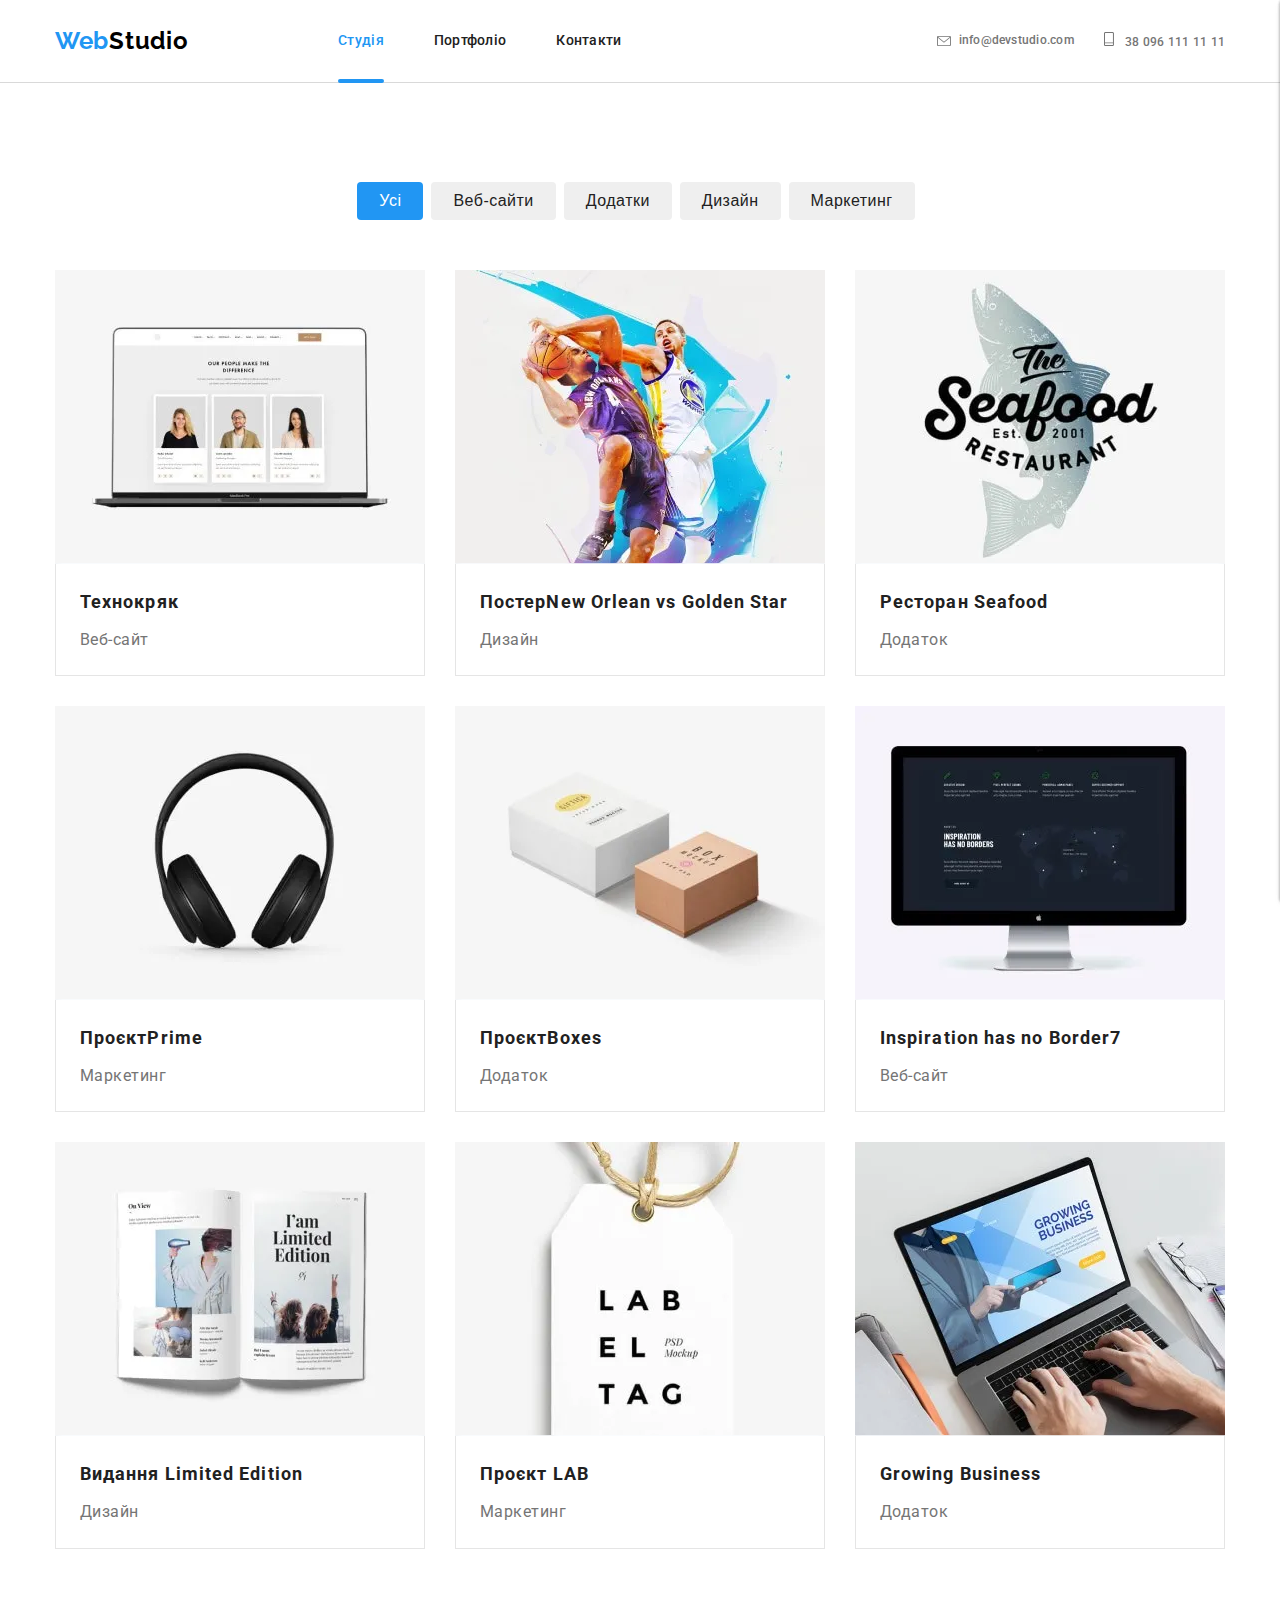
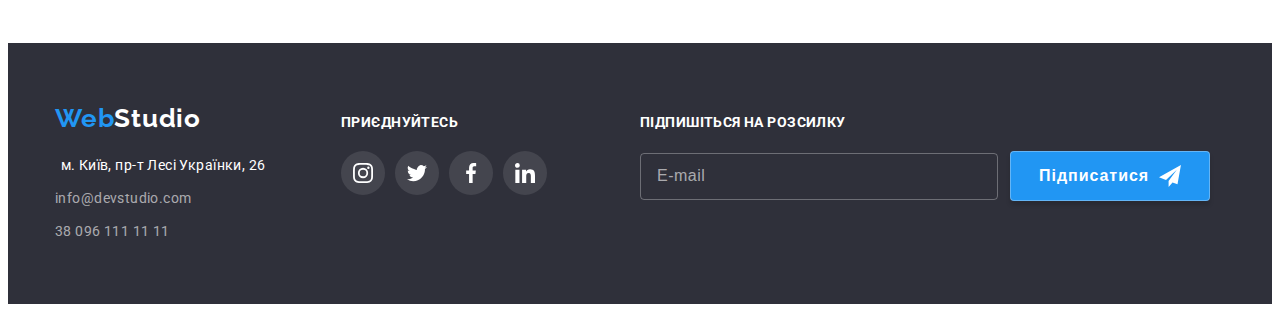
==== commit 30ab8d08: "Портфоліо-вик" ====
--- a/portfolio.html
+++ b/portfolio.html
@@ -30,36 +30,41 @@
 
   <header class="header" data-header>
     <div class="header__container container">
-      <a class="header__logo link" href="./index.html" lang="en">Web<span class="header__logo--stud">Studio</span>
+      <a class="header__logo link" href="#" lang="en">Web<span class="header__logo--stud">Studio</span>
       </a>
-      <nav class="nav">
-        <ul class="nav__list list">
-          <li class="nav__item">
-            <a class="nav__link link" href="./index.html">Студія</a>
-          </li>
-          <li class="nav__item">
-            <a class="nav__link link nav__link--active link" href="./portfolio.html">Портфоліо</a>
-          </li>
-
-          <li class="nav__item">
-            <a class="nav__link link" href="./index.html">Контакти</a>
-          </li>
-        </ul>
-      </nav>
-      <ul class="header__contact list">
-        <li class="header__contact-item">
-          <a class="header__mail link" href="mailto:info@devstudio.com">
-            <svg width="16" height="12" class="header__mail--icon">
-              <use href="./images/icons.svg#envelope"></use>
+      <div class="header__top">
+        <nav class="nav">
+          <ul class="nav__list list">
+            <li class="nav__item">
+              <a class="nav__link nav__link--active link" href="./index.html">Студія</a>
+            </li>
+            <li class="nav__item">
+              <a class="nav__link link" href="./portfolio.html">Портфоліо</a>
+            </li>
+
+            <li class="nav__item">
+              <a class="nav__link link" href="./index.html">Контакти</a>
+            </li>
+          </ul>
+        </nav>
+        <div class="header__contact list">
+          <a class="header__maill link" href="mailto:info@devstudio.com">
+            <svg width="14" height="10" class="header__maill--icon">
+              <use href="./images/icons.svg#hdr1"></use>
             </svg>info@devstudio.com</a>
-        </li>
-        <li class="header__contact-item">
-          <a class="header__phone link" href="tel:380961111111"><svg width="10" height="16" class="header__phone--icon">
-              <use href="./images/icons.svg#vector"></use>
+          </li>
+          <a class="header__phone link" href="tel:380961111111"><svg width="10" height="14" class="header__phone--icon">
+              <use href="./images/icons.svg#Vectorhdr_2"></use>
             </svg>
             38 096 111 11 11</a>
-        </li>
-      </ul>
+          </li>
+        </div>
+      </div>
+      <button class="menu-btn" type="button" data-menu-open>
+        <svg class="menu-close-icon" width="40" height="40">
+          <use href="./images/icons.svg#menu_40pxmenu_1"></use>
+        </svg>
+      </button>
     </div>
   </header>
   <!-- Content portfolio -->
@@ -68,13 +73,13 @@
       <div class="container">
         <ul class="main__title list">
           <li class="main__item">
-            <button class="button button--click" type="button">Все</button>
+            <button class="button button--click" type="button">Усі</button>
           </li>
           <li class="main__item">
-            <button class="button button--click2" type="button">Веб-сайты</button>
+            <button class="button button--click2" type="button">Веб-сайти</button>
           </li>
           <li class="main__item">
-            <button class="button button--click3" type="button">Приложения</button>
+            <button class="button button--click3" type="button">Додатки</button>
           </li>
           <li class="main__item">
             <button class="button button--click4" type="button">Дизайн</button>
@@ -100,9 +105,9 @@
               </picture>
               <div class="card-set__overlay">
                 <p class="card-set__overlay-text">
-                  Ресурс предлагает комплексные предложения с разным уровнем
-                  функционала и сервисов. Все это позволит посетителю получить
-                  исчерпывающие сведения о компании или частном лице.
+                  Ресурс пропонує комплексні пропозиції з різним рівнем функціоналу та сервісів. Все це дозволить
+                  відвідувачу отримати вичерпні відомості про компанію чи приватну особу.
+
                 </p>
               </div>
             </div>
@@ -127,15 +132,15 @@
               </picture>
               <div class="card-set__overlay">
                 <p class="card-set__overlay-text">
-                  Ресурс предлагает комплексные предложения с разным уровнем
-                  функционала и сервисов. Все это позволит посетителю получить
-                  исчерпывающие сведения о компании или частном лице.
-                </p>
-              </div>
-            </div>
-            <div class="card-set__border">
-              <h3 class="card-set__name">
-                Постер<span lang="en">New Orlean vs Golden Star</span>
+                  Ресурс пропонує комплексні пропозиції з різним рівнем функціоналу та сервісів. Все це дозволить
+                  відвідувачу отримати вичерпні відомості про компанію чи приватну особу.
+
+                </p>
+              </div>
+            </div>
+            <div class="card-set__border">
+              <h3 class="card-set__name card-set__name--text">
+                Постер<span lang="en">New Orlean vs Golden Star&shy;</span>
               </h3>
               <p class="card-set__text">Дизайн</p>
             </div>
@@ -156,9 +161,9 @@
               </picture>
               <div class="card-set__overlay">
                 <p class="card-set__overlay-text">
-                  Ресурс предлагает комплексные предложения с разным уровнем
-                  функционала и сервисов. Все это позволит посетителю получить
-                  исчерпывающие сведения о компании или частном лице.
+                  Ресурс пропонує комплексні пропозиції з різним рівнем функціоналу та сервісів. Все це дозволить
+                  відвідувачу отримати вичерпні відомості про компанію чи приватну особу.
+
                 </p>
               </div>
             </div>
@@ -166,7 +171,7 @@
               <h3 class="card-set__name">
                 Ресторан<span lang="en"> Seafood</span>
               </h3>
-              <p class="card-set__text">Приложение</p>
+              <p class="card-set__text">Додаток</p>
             </div>
           </li>
           <li class="card-set__link">
@@ -183,18 +188,17 @@
 
                 <img class="card-set__project" src="images/portfolio/imgphoto-1.jpg" alt="Маркетинг" />
               </picture>
-              <img class="team__photo" src="" alt="" width="270" />
-              </picture>
-              <div class="card-set__overlay">
-                <p class="card-set__overlay-text">
-                  Ресурс предлагает комплексные предложения с разным уровнем
-                  функционала и сервисов. Все это позволит посетителю получить
-                  исчерпывающие сведения о компании или частном лице.
-                </p>
-              </div>
-            </div>
-            <div class="card-set__border">
-              <h3 class="card-set__name">Проект<span lang="en">Prime</span></h3>
+
+              <div class="card-set__overlay">
+                <p class="card-set__overlay-text">
+                  Ресурс пропонує комплексні пропозиції з різним рівнем функціоналу та сервісів. Все це дозволить
+                  відвідувачу отримати вичерпні відомості про компанію чи приватну особу.
+
+                </p>
+              </div>
+            </div>
+            <div class="card-set__border">
+              <h3 class="card-set__name">Проєкт<span lang="en">Prime</span></h3>
               <p class="card-set__text">Маркетинг</p>
             </div>
           </li>
@@ -210,19 +214,19 @@
                 <source srcset="images/portfolio/img-5_sm@1x.jpg, images/portfolio/img-5_sm@2x.jpg"
                   media="(max-width: 767px)" type="image/webp">
 
-                <img class="card-set__project" src="images/portfolio/imgphoto-1.jpg" alt="Приложение" />
-              </picture>
-              <div class="card-set__overlay">
-                <p class="card-set__overlay-text">
-                  Ресурс предлагает комплексные предложения с разным уровнем
-                  функционала и сервисов. Все это позволит посетителю получить
-                  исчерпывающие сведения о компании или частном лице.
-                </p>
-              </div>
-            </div>
-            <div class="card-set__border">
-              <h3 class="card-set__name">Проект<span lang="en">Boxes</span></h3>
-              <p class="card-set__text">Приложение</p>
+                <img class="card-set__project" src="images/portfolio/imgphoto-1.jpg" alt="Додаток" />
+              </picture>
+              <div class="card-set__overlay">
+                <p class="card-set__overlay-text">
+                  Ресурс пропонує комплексні пропозиції з різним рівнем функціоналу та сервісів. Все це дозволить
+                  відвідувачу отримати вичерпні відомості про компанію чи приватну особу.
+
+                </p>
+              </div>
+            </div>
+            <div class="card-set__border">
+              <h3 class="card-set__name">Проєкт<span lang="en">Boxes</span></h3>
+              <p class="card-set__text">Додаток</p>
             </div>
           </li>
           <li class="card-set__link">
@@ -241,9 +245,9 @@
               </picture>
               <div class="card-set__overlay">
                 <p class="card-set__overlay-text">
-                  Ресурс предлагает комплексные предложения с разным уровнем
-                  функционала и сервисов. Все это позволит посетителю получить
-                  исчерпывающие сведения о компании или частном лице.
+                  Ресурс пропонує комплексні пропозиції з різним рівнем функціоналу та сервісів. Все це дозволить
+                  відвідувачу отримати вичерпні відомості про компанію чи приватну особу.
+
                 </p>
               </div>
             </div>
@@ -270,15 +274,15 @@
               </picture>
               <div class="card-set__overlay">
                 <p class="card-set__overlay-text">
-                  Ресурс предлагает комплексные предложения с разным уровнем
-                  функционала и сервисов. Все это позволит посетителю получить
-                  исчерпывающие сведения о компании или частном лице.
+                  Ресурс пропонує комплексні пропозиції з різним рівнем функціоналу та сервісів. Все це дозволить
+                  відвідувачу отримати вичерпні відомості про компанію чи приватну особу.
+
                 </p>
               </div>
             </div>
             <div class="card-set__border">
               <h3 class="card-set__name">
-                Издание <span lang="en">Limited Edition</span>
+                Видання <span lang="en">Limited Edition</span>
               </h3>
               <p class="card-set__text">Дизайн</p>
             </div>
@@ -299,14 +303,14 @@
               </picture>
               <div class="card-set__overlay">
                 <p class="card-set__overlay-text">
-                  Ресурс предлагает комплексные предложения с разным уровнем
-                  функционала и сервисов. Все это позволит посетителю получить
-                  исчерпывающие сведения о компании или частном лице.
-                </p>
-              </div>
-            </div>
-            <div class="card-set__border">
-              <h3 class="card-set__name">Проект LAB</h3>
+                  Ресурс пропонує комплексні пропозиції з різним рівнем функціоналу та сервісів. Все це дозволить
+                  відвідувачу отримати вичерпні відомості про компанію чи приватну особу.
+
+                </p>
+              </div>
+            </div>
+            <div class="card-set__border">
+              <h3 class="card-set__name">Проєкт LAB</h3>
               <p class="card-set__text">Маркетинг</p>
             </div>
           </li>
@@ -326,15 +330,15 @@
               </picture>
               <div class="card-set__overlay">
                 <p class="card-set__overlay-text">
-                  Ресурс предлагает комплексные предложения с разным уровнем
-                  функционала и сервисов. Все это позволит посетителю получить
-                  исчерпывающие сведения о компании или частном лице.
+                  Ресурс пропонує комплексні пропозиції з різним рівнем функціоналу та сервісів. Все це дозволить
+                  відвідувачу отримати вичерпні відомості про компанію чи приватну особу.
+
                 </p>
               </div>
             </div>
             <div class="card-set__border">
               <h3 class="card-set__name">Growing Business</h3>
-              <p class="card-set__text">Приложение</p>
+              <p class="card-set__text">Додаток</p>
             </div>
           </li>
         </ul>
@@ -347,15 +351,15 @@
       <div class="footer__list footer__address">
         <a class="footer__logo logo link" href="./index.html" lang="en">Web<span
             class="footer footer--stud">Studio</span></a>
+        <p class="footer__text--adress">м. Київ, пр-т Лесі Українки, 26</p>
+
         <address class="footer__address">
-          <p class="footer__text--adress">г. Киев, пр-т Леси Украинки, 26</p>
-
-          <a class="footer__mail link" href="mailto:info@devstudio.com">info@devstudio.com</a>
+          <a class="footer__maill link" href="mailto:info@devstudio.com">info@devstudio.com</a>
           <a class="footer__phone link" href="tel:380961111111">38 096 111 11 11</a>
         </address>
       </div>
       <div class="footer__sosial">
-        <h3 class="footer__sosial--text">присоединяйтесь</h3>
+        <h3 class="footer__sosial--text">приєднуйтесь</h3>
         <ul class="list footer__sosial-link">
           <li class="footer__link">
             <a class="footer__item link" href="" target="_blank" rel="noopener noreferrer" aria-label="Инстаграм">
@@ -388,14 +392,14 @@
         </ul>
       </div>
       <form action="#" class="subscription">
-        <h3 class="subscription__text">Подпишитесь на рассылку</h3>
+        <h3 class="subscription__text">Підпишіться на розсилку</h3>
         <div class="subscription__footer">
-          <label class="subscription__email">
-            <input class="subscription__input subscription__input-text" type="email" name="user-email"
+          <label class="subscription__maill">
+            <input class="subscription__input subscription__input-text" type="maill" name="user-maill"
               placeholder="E-mail" />
           </label>
           <button class="subscription__btn-forum subscription__btn-text" type="submit">
-            Подписаться<svg class="subscription__icon" width="24" height="24">
+            Підписатися<svg class="subscription__icon" width="24" height="24">
               <use href="./images/icons.svg#icon-send"></use>
             </svg>
           </button>
@@ -403,8 +407,104 @@
       </form>
     </div>
   </footer>
+  <!-- Modal window -->
+  <div class="backdrop is-hidden" data-modal>
+    <div class="modal">
+      <button class="modal__btn" type="button" data-modal-close>
+        <svg class="modal__btn-icon" width="18" height="18">
+          <use href="./images/icons.svg#close-black"></use>
+        </svg>
+      </button>
+      <!-- Форма -->
+      <form class="form">
+        <strong class="form__title">Залиште свої дані, ми вам передзвонимо</strong>
+        <label class="form__group">
+          <span class="form__label">Ім'я</span>
+          <input class="form__input" type="text" name="user-name" />
+          <svg class="form__icon" width="18" height="18">
+            <use href="./images/icons.svg#person-black"></use>
+          </svg>
+        </label>
+        <label class="form__group">
+          <span class="form__label">Телефон</span>
+          <input class="form__input" type="tel" name="user-phone" />
+          <svg class="form__icon" width="18" height="18">
+            <use href="./images/icons.svg#phone-black"></use>
+          </svg>
+        </label>
+
+        <label class="form__group">
+          <span class="form__label">Пошта</span>
+          <input class="form__input" type="email" name="user-email" />
+          <svg class="form__icon" width="18" height="18">
+            <use href="./images/icons.svg#email-black"></use>
+          </svg>
+        </label>
+
+        <label class="form__comment">
+          <span class="form__label-comment">Коментар</span>
+          <textarea class="form__modal-comment form__comment-text" name="comment" rows="5"
+            placeholder="Введите текст"></textarea>
+        </label>
+        <label class="form__form-agreement">
+          <input class="form__checkbox visually-hidden" type="checkbox" name="agreement" />
+          <svg class="form__icon-registrat" width="16" height="15">
+            <use class="form__icon-uncheck" href="./images/icons.svg#Checkbox"></use>
+            <use class="form__icon-check" href="./images/icons.svg#icon-check"></use>
+          </svg>
+          <span class="form__form-agreement--text">
+            Погоджуюся з розсилкою та приймаю
+            <a class="form__form-agreement-link" href="">Умови договору</a>
+          </span>
+        </label>
+        <button class="form__btn--forum form__btn--text" type="submit"> Відправити
+        </button>
+      </form>
+    </div>
+  </div>
+
+  <!-- Mobile menu -->
+
   <div class="menu-overlay is-open" data-menu>
-
+    <div class="menu-container">
+      <button class="menu-btn" type="button" data-menu-close>
+        <svg class="menu-close-icon" width="40" height="40">
+          <use href="./images/icons.svg#close_40px"></use>
+        </svg>
+      </button>
+      <ul class="mobile-nav__list list">
+        <li class="mobile-nav__item">
+          <a href="./index.html" class="mobile-link link">Студія</a>
+        </li>
+        <li class="mobile-nav__item">
+          <a href="./portfolio.html" class="mobile-link  mobile-link--active link">Портфоліо</a>
+        </li>
+        <li class="mobile-nav__item">
+          <a href="" class="mobile-link link">Контакти</a>
+        </li>
+      </ul>
+      <div class="mobile-contacts">
+        <a class="mobile-contacts__link mobile-contacts__phone link" href="tel:380961111111">
+          +38 096 111 11 11</a>
+        <a class="mobile-contacts__link mobile-contacts__maill link" href="mailto:info@devstudio.com">
+          info@devstudio.com</a>
+      </div>
+      <ul class="mobile-socials list">
+        <li class="mobile-socials__item">
+          <a href="" class="mobile-socials__link link">Instagram</a>
+        </li>
+        <li class="mobile-socials__item">
+          <a href="" class="mobile-socials__link link">Twitter</a>
+        </li>
+        <li class="mobile-socials__item">
+          <a href="" class="mobile-socials__link link">Facebook</a>
+        </li>
+        <li class="mobile-socials__item">
+          <a href="" class="mobile-socials__link link">LinkedIn</a>
+        </li>
+      </ul>
+
+    </div>
   </div>
   <script src="./js/header-scroll.js"></script>
   <script src="./js/modal.js"></script>
--- a/css/main.min.css
+++ b/css/main.min.css
@@ -1 +1 @@
-:root{--main-font: "Roboto", sans-serif;--font-secondary: "Raleway", sans-serif;--accent: #2196f3;--bground: #e5e5e5;--linear-grd: (47, 48, 58, 0.4);--sosial-icon: #afb1b8;--secondary-bg: #f5f4fa;--lidht-bg-ol: #d9d9d9;--main-bg-ol: #2f303a;--hero-bg: rgba(196, 196, 196, 1);--main-tex-ol: black;--main-text: #212121;--secondary-text: #757575;--light-text: #ffffff;--footer-contacts: rgba(255, 255, 255, 0.6);--indent: 30px;--feature-cont: 4;--items: 3;--feature: 2;--company: 6;--cet: 1;--anim-fast: 250ms cubic-bezier(0.4, 0, 0.2, 1);--overlay: rgba(33, 150, 243, 0.9)}.visually-hidden{position:absolute;white-space:nowrap;width:1px;height:1px;overflow:hidden;border:0;padding:0;clip:rect(0 0 0 0);-webkit-clip-path:inset(50%);clip-path:inset(50%);margin:-1px}body{font-family:var(--main-font);color:var(--main-tex-ol)}.no-scroll{overflow:hidden}*,*::before,*::after{-webkit-box-sizing:border-box;box-sizing:border-box}.link{text-decoration:none}.list,.adress-contakt{list-style:none;padding:0;margin:0}h1,h2,h3,h4,h5,h6,p{margin:0}.no-scroll{overflow:hidden}img{display:block;max-width:100%;height:auto;-o-object-fit:cover;object-fit:cover;-o-object-position:center;object-position:center}.card-set{display:-webkit-box;display:-ms-flexbox;display:flex;-ms-flex-wrap:wrap;flex-wrap:wrap;-webkit-box-pack:center;-ms-flex-pack:center;justify-content:center;gap:var(--indent);padding-top:40px}.card-set__border{background-color:var(--light-text);border-top:none;border-right:1px solid var(--bground);border-bottom:1px solid var(--bground);border-left:1px solid var(--bground);padding-top:20px;padding-bottom:20px;padding-left:24px;padding-right:24px;cursor:pointer}.card-set__name{font-style:normal;font-weight:700;font-size:18px;line-height:2;margin-bottom:5px;letter-spacing:.06em;color:var(--main-text)}.card-set__project{position:relative;overflow:hidden;-webkit-transition:-webkit-box-shadow var(--anim-fast);transition:-webkit-box-shadow var(--anim-fast);transition:box-shadow var(--anim-fast);transition:box-shadow var(--anim-fast), -webkit-box-shadow var(--anim-fast)}.card-set__overlay{position:absolute;top:0;left:0;-webkit-transform:translateY(100%);transform:translateY(100%);display:-webkit-box;display:-ms-flexbox;display:flex;-webkit-box-align:center;-ms-flex-align:center;align-items:center;-webkit-box-pack:center;-ms-flex-pack:center;justify-content:center;width:100%;height:100%;padding:63px 24px;background-color:var(--overlay);-webkit-backdrop-filter:blur(3px);backdrop-filter:blur(3px);-webkit-transition:-webkit-transform var(--anim-fast);transition:-webkit-transform var(--anim-fast);transition:transform var(--anim-fast);transition:transform var(--anim-fast), -webkit-transform var(--anim-fast)}.card-set__link:hover .card-set__overlay{-webkit-transform:translateY(0);transform:translateY(0);outline:0}.card-set__overlay-text{width:100%;height:168px;left:239px;top:325px;font-style:normal;font-weight:400;font-size:18px;line-height:1.55;letter-spacing:.03em;color:var(--light-text)}.card-set__image{display:block;margin-bottom:0;width:100%}.card-set__link{-webkit-transition:box-shadov var(--anim-fast);transition:box-shadov var(--anim-fast)}.card-set__link:hover,.card-set__link:focus{-webkit-box-shadow:0px 1px 1px rgba(0,0,0,.12),0px 4px 4px rgba(0,0,0,.06),1px 4px 6px rgba(0,0,0,.16);box-shadow:0px 1px 1px rgba(0,0,0,.12),0px 4px 4px rgba(0,0,0,.06),1px 4px 6px rgba(0,0,0,.16);outline:0}.card-set__image{cursor:pointer}.card-set__text{font-style:normal;font-weight:400;font-size:16px;line-height:1.9;letter-spacing:.03em;color:var(--secondary-text)}.card-set__link{-ms-flex-preferred-size:calc((100% - var(--indent)*(var(--cet) - 1))/var(--cet));flex-basis:calc((100% - var(--indent)*(var(--cet) - 1))/var(--cet))}@media screen and (min-width: 768px){.card-set{-webkit-box-pack:justify;-ms-flex-pack:justify;justify-content:space-between}}@media screen and (min-width: 768px){.card-set__link{-ms-flex-preferred-size:calc((100% - var(--indent)*(var(--feature) - 1))/var(--feature));flex-basis:calc((100% - var(--indent)*(var(--feature) - 1))/var(--feature))}}@media screen and (min-width: 1200px){.card-set__link{-ms-flex-preferred-size:calc((100% - var(--indent)*(var(--items) - 1))/var(--items));flex-basis:calc((100% - var(--indent)*(var(--items) - 1))/var(--items))}}.container{padding-left:15px;padding-right:15px;margin-left:auto;margin-right:auto}@media screen and (min-width: 480px){.container{width:480px}}@media screen and (min-width: 768px){.container{width:768px}}@media screen and (min-width: 1200px){.container{width:1200px}}.button{font-style:normal;font-weight:500;font-size:16px;line-height:1.6;padding-top:6px;padding-right:22px;padding-bottom:6px;padding-left:22px;text-align:center;letter-spacing:.03em;color:var(--main-text);border-radius:4px;border:0;cursor:pointer;-webkit-transition:color var(--anim-fast),background-color var(--anim-fast),-webkit-box-shadow var(--anim-fast);transition:color var(--anim-fast),background-color var(--anim-fast),-webkit-box-shadow var(--anim-fast);transition:color var(--anim-fast),background-color var(--anim-fast),box-shadow var(--anim-fast);transition:color var(--anim-fast),background-color var(--anim-fast),box-shadow var(--anim-fast),-webkit-box-shadow var(--anim-fast)}.button:hover,.button:focus{background-color:var(--accent);color:var(--light-text);-webkit-box-shadow:0px 3px 1px rgba(0,0,0,.1),0px 1px 2px rgba(0,0,0,.08),0px 2px 2px rgba(0,0,0,.12);box-shadow:0px 3px 1px rgba(0,0,0,.1),0px 1px 2px rgba(0,0,0,.08),0px 2px 2px rgba(0,0,0,.12);outline:0}.backdrop{position:fixed;top:0;left:0;display:-webkit-box;display:-ms-flexbox;display:flex;-webkit-box-align:center;-ms-flex-align:center;align-items:center;-webkit-box-pack:center;-ms-flex-pack:center;justify-content:center;z-index:1000;width:100%;height:100%;background-color:rgba(0,0,0,.2);opacity:1;visibility:visible;pointer-events:initial;-webkit-transition:opacity var(--anim-fast),visibility var(--anim-fast);transition:opacity var(--anim-fast),visibility var(--anim-fast)}.backdrop.is-hidden .modal{opacity:0;-webkit-transform:translate(-50%, -50%) scale(0.3) rotate(0.5turn);transform:translate(-50%, -50%) scale(0.3) rotate(0.5turn)}.backdrop.is-hidden{opacity:0;visibility:hidden;pointer-events:none}.modal{display:block;position:absolute;max-width:450px;min-height:609px;top:221px;padding-top:40px;padding-left:40px;padding-right:28px;padding-bottom:40px;background:var(--light-text);-webkit-box-shadow:0px 1px 3px rgba(0,0,0,.12),0px 1px 1px rgba(0,0,0,.14),0px 2px 1px rgba(0,0,0,.2);box-shadow:0px 1px 3px rgba(0,0,0,.12),0px 1px 1px rgba(0,0,0,.14),0px 2px 1px rgba(0,0,0,.2);border-radius:4px;top:50%;left:50%;-webkit-transform:translate(-50%, -50%) scale(1) rotate(0);transform:translate(-50%, -50%) scale(1) rotate(0);opacity:1;-webkit-transition:opacity var(--anim-fast),-webkit-transform var(--anim-fast);transition:opacity var(--anim-fast),-webkit-transform var(--anim-fast);transition:transform var(--anim-fast),opacity var(--anim-fast);transition:transform var(--anim-fast),opacity var(--anim-fast),-webkit-transform var(--anim-fast)}@media screen and (min-width: 1200px){.modal{max-width:528px;min-height:581px;padding-right:40px}}.modal__btn{position:absolute;top:8px;right:8px;display:-webkit-box;display:-ms-flexbox;display:flex;-webkit-box-align:center;-ms-flex-align:center;align-items:center;-webkit-box-pack:center;-ms-flex-pack:center;justify-content:center;width:30px;height:30px;padding:0;border-radius:50%;background:var(--light-text);border:1px solid rgba(0,0,0,.1);background-color:rgba(0,0,0,0);cursor:pointer;opacity:1;visibility:visible;pointer-events:initial;-webkit-transition:opcity 250ms ease-out,visibility 250ms ease-out;transition:opcity 250ms ease-out,visibility 250ms ease-out}.modal__btn-icon{-webkit-transition:color var(--anim-fast);transition:color var(--anim-fast)}.modal__btn-icon:hover,.modal__btn-icon:focus{fill:var(--accent)}.modal__btn-icon:active{fill:var(--accent)}.form{display:-webkit-box;display:-ms-flexbox;display:flex;-webkit-box-orient:vertical;-webkit-box-direction:normal;-ms-flex-direction:column;flex-direction:column;-webkit-box-pack:center;-ms-flex-pack:center;justify-content:center}.form__title{display:inline-block;width:370px;font-style:normal;font-weight:700;font-size:20px;line-height:1.5;text-align:center;letter-spacing:.03em;color:var(--main-text);margin-bottom:12px}@media screen and (min-width: 1200px){.form__title{width:448px}}.form__group{position:relative;width:100%;margin-bottom:10px}.form__label{display:inline-block;margin-bottom:4px;font-style:normal;font-weight:400;font-size:12px;line-height:1.16;letter-spacing:.01em;color:var(--secondary-text)}.form__icon{display:inline-block;position:absolute;top:50%;left:18px;border:0;cursor:pointer;-webkit-transition:fill var(--anim-fast);transition:fill var(--anim-fast)}.form__input{display:inline-block;width:100%;padding-top:11px;padding-bottom:11px;padding-left:42px;fill:var(--main-text);border:1px solid rgba(33,33,33,.2);border-radius:4px;-webkit-transition:border-color var(--anim-fast);transition:border-color var(--anim-fast);cursor:pointer}.form__icon:active{fill:var(--accent)}.form__modal-comment:hover,.form__modal-comment:focus,.form__input:hover,.form__input:focus{border:1px solid var(--accent);outline:0;border-radius:4px}.form__input:hover+.form__icon{fill:var(--accent)}.form__input:focus+.form__icon{fill:var(--accent)}.form__comment{display:-webkit-box;display:-ms-flexbox;display:flex;-webkit-box-orient:vertical;-webkit-box-direction:normal;-ms-flex-direction:column;flex-direction:column;margin-bottom:20px}.form__label-comment{display:inline-block;font-style:normal;font-weight:400;font-size:12px;line-height:1.16;letter-spacing:.01em;margin-bottom:4px;color:var(--secondary-text)}.form__modal-comment{width:100%;padding:12px 16px;resize:none;border:1px solid rgba(33,33,33,.2);border-radius:4px;-webkit-transition:border-color var(--anim-fast);transition:border-color var(--anim-fast)}.form__comment-text::-webkit-input-placeholder{font-style:normal;font-weight:400;font-size:12px;line-height:1.16;letter-spacing:.01em;color:rgba(117,117,117,.5)}.form__comment-text::-moz-placeholder{font-style:normal;font-weight:400;font-size:12px;line-height:1.16;letter-spacing:.01em;color:rgba(117,117,117,.5)}.form__comment-text:-ms-input-placeholder{font-style:normal;font-weight:400;font-size:12px;line-height:1.16;letter-spacing:.01em;color:rgba(117,117,117,.5)}.form__comment-text::-ms-input-placeholder{font-style:normal;font-weight:400;font-size:12px;line-height:1.16;letter-spacing:.01em;color:rgba(117,117,117,.5)}.form__comment-text::placeholder{font-style:normal;font-weight:400;font-size:12px;line-height:1.16;letter-spacing:.01em;color:rgba(117,117,117,.5)}.form__btn--forum{display:-webkit-inline-box;display:-ms-inline-flexbox;display:inline-flex;width:200px;margin-right:auto;margin-left:auto;padding-top:10px;padding-right:52px;padding-bottom:10px;padding-left:52px;border:0;background:var(--accent);-webkit-box-shadow:0px 4px 4px rgba(0,0,0,.15);box-shadow:0px 4px 4px rgba(0,0,0,.15);border-radius:4px;cursor:pointer;-webkit-transition:background-color var(--anim-fast);transition:background-color var(--anim-fast)}.form__btn--text{font-style:normal;font-weight:700;font-size:16px;line-height:1.87;letter-spacing:.06em;color:var(--light-text)}.form__btn--text:hover,.form__btn--text:focus{color:var(--lidht-bg-ol)}.form__btn--forum:hover,.form__btn--forum:focus{-webkit-box-shadow:0px 4px 4px rgba(0,0,0,.15);box-shadow:0px 4px 4px rgba(0,0,0,.15)}.form__form-agreement{display:-webkit-box;display:-ms-flexbox;display:flex;-webkit-box-align:center;-ms-flex-align:center;align-items:center;-webkit-box-pack:center;-ms-flex-pack:center;justify-content:center;gap:7px;margin-bottom:30px}.form__icon-registraat{display:inline-block;top:50%;left:18px;border:0;cursor:pointer;-webkit-transition:fill var(--anim-fast);transition:fill var(--anim-fast)}.form__checkbox:checked+.form__icon-registrat .form__icon-uncheck{opacity:0;-webkit-transition:opacity var(--anim-fast);transition:opacity var(--anim-fast)}.form__icon-check{opacity:0;fill:var(--main-text);-webkit-transition:opacity var(--anim-fast);transition:opacity var(--anim-fast)}.form__checkbox:checked+.form__icon-registrat .form__icon-check{opacity:1}.form__form-agreement--text{font-style:normal;font-weight:400;font-size:12px;line-height:1.16;letter-spacing:.03em;-webkit-user-select:none;-moz-user-select:none;-ms-user-select:none;user-select:none;text-underline-position:under;color:var(--secondary-text)}@media screen and (min-width: 1200px){.form__form-agreement--text{font-size:14px;line-height:1.71}}.form__form-agreement-link{color:var(--accent)}.subscription{display:-webkit-box;display:-ms-flexbox;display:flex;-webkit-box-orient:vertical;-webkit-box-direction:normal;-ms-flex-direction:column;flex-direction:column}.subscription__text{display:inline-block;text-align:center;margin-bottom:20px;font-style:normal;font-weight:700;font-size:14px;line-height:1.14;letter-spacing:.03em;text-transform:uppercase;color:var(--light-text)}@media screen and (min-width: 1200px){.subscription__text{text-align:left}}.subscription__footer{display:-webkit-box;display:-ms-flexbox;display:flex;-webkit-box-orient:vertical;-webkit-box-direction:normal;-ms-flex-direction:column;flex-direction:column;-webkit-box-align:center;-ms-flex-align:center;align-items:center}@media screen and (min-width: 1200px){.subscription__footer{-webkit-box-orient:horizontal;-webkit-box-direction:normal;-ms-flex-direction:row;flex-direction:row;-webkit-box-align:baseline;-ms-flex-align:baseline;align-items:baseline}}.subscription__input{width:358px;height:50px;padding-top:15px;padding-left:16px;padding-bottom:15px;margin-right:12px;margin-bottom:20px;background-color:rgba(0,0,0,0);border-radius:4px;cursor:pointer;border:1px solid rgba(255,255,255,.3);-webkit-transition:border var(--anim-fast);transition:border var(--anim-fast)}.subscription__input-text::-webkit-input-placeholder{font-style:normal;font-weight:400;font-size:16px;line-height:1.25;letter-spacing:.03em;color:rgba(255,255,255,.6)}.subscription__input-text::-moz-placeholder{font-style:normal;font-weight:400;font-size:16px;line-height:1.25;letter-spacing:.03em;color:rgba(255,255,255,.6)}.subscription__input-text:-ms-input-placeholder{font-style:normal;font-weight:400;font-size:16px;line-height:1.25;letter-spacing:.03em;color:rgba(255,255,255,.6)}.subscription__input-text::-ms-input-placeholder{font-style:normal;font-weight:400;font-size:16px;line-height:1.25;letter-spacing:.03em;color:rgba(255,255,255,.6)}.subscription__input-text::placeholder{font-style:normal;font-weight:400;font-size:16px;line-height:1.25;letter-spacing:.03em;color:rgba(255,255,255,.6)}.subscription__btn-forum{width:200px;height:50px;padding-top:10px;padding-bottom:10px;padding-left:29px;padding-right:28px;border:1px solid rgba(255,255,255,.3);background:var(--accent);-webkit-box-shadow:0px 4px 4px rgba(0,0,0,.15);box-shadow:0px 4px 4px rgba(0,0,0,.15);border-radius:4px;cursor:pointer;-webkit-transition:color var(--anim-fast) box-shadow var(--anim-fast);transition:color var(--anim-fast) box-shadow var(--anim-fast)}.subscription__btn-text{font-style:normal;font-weight:700;font-size:16px;line-height:1.87px;display:-webkit-box;display:-ms-flexbox;display:flex;-webkit-box-align:center;-ms-flex-align:center;align-items:center;text-align:center;letter-spacing:.06em;color:var(--light-text)}.subscription__icon{fill:var(--light-text);margin-left:10px;display:-webkit-box;display:-ms-flexbox;display:flex;-webkit-box-align:center;-ms-flex-align:center;align-items:center;text-align:center;letter-spacing:.06em;color:var(--light-text)}.subscription__input:hover,.subscription__input:focus{outline:0;color:var(--lidht-bg-ol);-webkit-box-shadow:0px 4px 4px rgba(0,0,0,.15);box-shadow:0px 4px 4px rgba(0,0,0,.15)}.subscription__btn-forum:hover,.subscription__btn-forum:focus{outline:0;color:var(--lidht-bg-ol);-webkit-box-shadow:0px 4px 4px rgba(0,0,0,.15);box-shadow:0px 4px 4px rgba(0,0,0,.15)}.subscription__btn-forum:hover .subscription__icon{fill:var(--lidht-bg-ol)}.subscription__icon:focus .subscription__icon{fill:var(--lidht-bg-ol)}.menu-btn{display:block;margin-left:auto;width:40px;height:40px;top:10px;right:15px;background-color:rgba(0,0,0,0);border:none;cursor:pointer}.menu-btn:active{fill:var(--accent)}.menu-btn:focus{fill:var(--accent)}.menu-overlay .menu-btn{position:absolute;top:10px;right:15px}.menu-overlay{position:fixed;top:0;right:0;z-index:100;max-width:480px;max-height:796px;background:var(--light-text);opacity:0;pointer-events:none;visibility:hidden;-webkit-transition:opacity var(--anim-fast),visibility var(--anim-fast);transition:opacity var(--anim-fast),visibility var(--anim-fast)}.menu-container{display:-webkit-box;display:-ms-flexbox;display:flex;-webkit-box-orient:vertical;-webkit-box-direction:normal;-ms-flex-direction:column;flex-direction:column;width:100%;height:100%;margin-left:auto;background-color:var(--light-text);padding-top:48px;padding-bottom:48px;padding-left:40px;-webkit-transform:translateX(100%);transform:translateX(100%);-webkit-transition:-webkit-transform var(--anim-fast);transition:-webkit-transform var(--anim-fast);transition:transform var(--anim-fast);transition:transform var(--anim-fast), -webkit-transform var(--anim-fast)}.menu-overlay.is-open .menu-container{-webkit-transform:translateX(0);transform:translateX(0)}.mobile-nav__list:first-child{margin-bottom:auto}.mobile-nav__item:not(:last-child){margin-bottom:32px}.mobile-socials__item:not(:last-child) .mobile-socials__link{display:-webkit-box;display:-ms-flexbox;display:flex;padding-right:10px;border-right:1px solid rgba(33,33,33,.2)}.mobile-socials__link{font-style:normal;font-weight:500;font-size:18px;line-height:1.22;letter-spacing:.02em;color:var(--accent)}.mobile-contacts__phone{display:inline-block;margin-bottom:32px;font-style:normal;font-weight:500;font-size:34px;line-height:1.17;letter-spacing:.02em;color:var(--accent)}.mobile-contacts__maill{display:inline-block;margin-bottom:64px;font-style:normal;font-weight:500;font-size:24px;line-height:1.17;letter-spacing:.02em;color:var(--secondary-text)}.mobile-socials{display:-webkit-box;display:-ms-flexbox;display:flex;-ms-flex-wrap:wrap;flex-wrap:wrap;gap:10px}.mobile-link--active{color:var(--accent)}.header{position:fixed;top:0;left:0;width:100%;min-height:60px;margin-bottom:0;background-color:var(--light-text);border-bottom:1px solid var(--lidht-bg-ol)}@media screen and (min-width: 768px){.header{min-height:80px}}.header__logo{display:-webkit-box;display:-ms-flexbox;display:flex;padding:22px 0;font-family:var(--font-secondary);font-style:normal;font-weight:700;font-size:24px;line-height:1.19;letter-spacing:.03em;outline:0;color:var(--accent)}.header__logo--stud{color:var(--main-tex-ol)}@media screen and (min-width: 768px){.header__logo{margin-right:88px;line-height:1.16}}.header__phone--icon,.header__maill--icon{margin-right:10px;fill:currentColor}@media screen and (min-width: 1200px){.header__logo{margin-right:93px}}.header__maill,.header__phone{font-style:normal;font-weight:500;font-size:14px;line-height:1.16;letter-spacing:.02em;color:var(--secondary-text);-webkit-transition:color var(--anim-fast);transition:color var(--anim-fast)}.header__maill:hover,.header__phone:focus,.header__maill:focus,.header__phone:hover{color:var(--accent);outline:0}.header__container{display:-webkit-box;display:-ms-flexbox;display:flex;-webkit-box-align:center;-ms-flex-align:center;align-items:center;-webkit-box-pack:center;-ms-flex-pack:center;justify-content:center;padding-left:0;padding-right:0;width:100%}@media screen and (min-width: 768px){.header__container{width:100%}}@media screen and (min-width: 1200px){.header__container{-webkit-box-align:center;-ms-flex-align:center;align-items:center;width:auto}}.header__top{display:-webkit-box;display:-ms-flexbox;display:flex;-webkit-box-align:center;-ms-flex-align:center;align-items:center}.header__contact{display:-webkit-box;display:-ms-flexbox;display:flex}@media screen and (min-width: 768px){.header__contact{-webkit-box-orient:vertical;-webkit-box-direction:normal;-ms-flex-direction:column;flex-direction:column;gap:10px;padding-top:21px;padding-bottom:21px;margin-left:96px}}@media screen and (min-width: 1200px){.header__contact{-webkit-box-orient:horizontal;-webkit-box-direction:normal;-ms-flex-direction:row;flex-direction:row;-webkit-box-align:center;-ms-flex-align:center;align-items:center;gap:30px;padding-top:32px;padding-bottom:32px;margin-left:315px}}@media screen and (max-width: 767px){.header__contact{display:none}}@media screen and (max-width: 767px){.header__container{padding-left:15px;padding-right:15px}}.nav{font-style:normal;font-weight:500;font-size:14px;line-height:1.14;letter-spacing:.02em}.nav__list{display:-webkit-box;display:-ms-flexbox;display:flex;-webkit-box-align:center;-ms-flex-align:center;align-items:center;gap:50px}.nav__item{position:relative;padding-top:32px;padding-bottom:32px}.nav__link{padding-top:32px;padding-bottom:32px;-webkit-transition:color var(--anim-fast);transition:color var(--anim-fast);color:var(--main-text)}.nav__link:hover,.nav__link:focus{color:var(--accent);outline:0}.nav__link:active{color:var(--accent)}.nav__link--active[href="./index.html"]{color:var(--accent)}.nav__link--active[href="./portfolio.html"]{color:var(--accent)}.nav__link--active::after{content:"";position:absolute;bottom:-2px;left:0;display:block;width:100%;height:4px;border-radius:2px;background-color:var(--accent)}@media screen and (max-width: 767px){.nav{display:none}}.hero-image{background-image:-webkit-gradient(linear, left top, left bottom, from(rgba(47, 48, 58, 0.4)), to(rgba(47, 48, 58, 0.4))),url(../images/hero/img1-sm@1x.webp);background-image:linear-gradient(to bottom, rgba(47, 48, 58, 0.4), rgba(47, 48, 58, 0.4)),url(../images/hero/img1-sm@1x.webp);background-position:center;background-size:cover;background-repeat:no-repeat;background-color:var(--hero-bg)}@media screen and (min-width: 768px){.hero-image{background-image:url(../images/hero/img2-md@2x.webp)}}@media screen and (min-width: 1200px){.hero-image{background-image:url(../images/hero/img2-bg@2x.webp)}}.hero-text{display:-webkit-box;display:-ms-flexbox;display:flex;-webkit-box-orient:vertical;-webkit-box-direction:normal;-ms-flex-direction:column;flex-direction:column;width:100%;padding-top:118px;padding-bottom:118px;margin-top:60px;margin-left:auto;margin-right:auto}@media screen and (min-width: 768px){.hero-text{margin-top:80px}}@media screen and (min-width: 1200px){.hero-text{padding-top:200px;padding-bottom:200px}}.hero-image__title{font-style:normal;font-weight:900;font-size:26px;line-height:1.61;text-align:center;letter-spacing:.06em;text-transform:uppercase;color:var(--light-text);margin-bottom:30px}@media screen and (min-width: 1200px){.hero-title{line-height:1.61}}.hero-image__btn{padding:10px 24px;border-radius:4px;margin-left:auto;margin-right:auto;background:var(--accent);-webkit-transition:color var(--anim-fast),-webkit-box-shadow var(--anim-fast);transition:color var(--anim-fast),-webkit-box-shadow var(--anim-fast);transition:color var(--anim-fast),box-shadow var(--anim-fast);transition:color var(--anim-fast),box-shadow var(--anim-fast),-webkit-box-shadow var(--anim-fast);cursor:pointer;outline:0;border:0}.hero-image__btn--text{font-style:normal;font-weight:700;font-size:16px;line-height:1.87;display:-webkit-box;display:-ms-flexbox;display:flex;-webkit-box-align:center;-ms-flex-align:center;align-items:center;text-align:center;letter-spacing:.06em;color:var(--light-text);cursor:pointer}.hero-image__btn:active,.hero-image__btn:hover,.hero-image__btn:focus{color:var(--lidht-bg-ol);-webkit-box-shadow:0px 4px 4px rgba(0,0,0,.15);box-shadow:0px 4px 4px rgba(0,0,0,.15)}.content{padding-top:60px;padding-bottom:60px}@media screen and (min-width: 1200px){.content{padding-top:94px;padding-bottom:94px}}.feature{display:-webkit-box;display:-ms-flexbox;display:flex;-ms-flex-wrap:wrap;flex-wrap:wrap;-webkit-box-pack:center;-ms-flex-pack:center;justify-content:center;gap:var(--indent)}@media screen and (min-width: 1200px){.feature{-ms-flex-wrap:nowrap;flex-wrap:nowrap}}@media screen and (max-width: 767px){.feature__section:not(:last-child){margin-bottom:30px}}@media screen and (min-width: 768px){.feature__section{width:calc((100% - var(--indent)*(var(--feature) - 1))/var(--feature))}}.feature__feature-pic{display:-webkit-box;display:-ms-flexbox;display:flex;-webkit-box-align:center;-ms-flex-align:center;align-items:center;-webkit-box-pack:center;-ms-flex-pack:center;justify-content:center;margin-bottom:30px;background-color:var(--secondary-bg)}.feature__icon{fill:var(--main-text)}.feature__title{margin-bottom:10px;font-style:normal;font-weight:700;font-size:14px;line-height:1.14;text-align:center;letter-spacing:.03em;text-transform:uppercase;color:var(--main-text)}@media screen and (min-width: 768px){.feature__title{display:inline-block}}.feature__text{font-style:normal;font-weight:400;font-size:14px;line-height:1.71;letter-spacing:.03em;color:var(--secondary-text)}.team{padding-top:60px;padding-bottom:60px;background-color:var(--secondary-bg)}@media screen and (min-width: 1200px){.team{padding-top:94px;padding-bottom:94px}}.team__title{margin-bottom:50px;font-style:normal;font-weight:700;font-size:36px;line-height:1.17;text-align:center;letter-spacing:.03em c;color:var(--main-text)}.team__list{display:-webkit-box;display:-ms-flexbox;display:flex;-ms-flex-wrap:wrap;flex-wrap:wrap;-webkit-box-pack:center;-ms-flex-pack:center;justify-content:center;gap:var(--indent)}@media screen and (min-width: 1200px){.team__list{-ms-flex-wrap:nowrap;flex-wrap:nowrap}}.team__item{width:270px;height:430px;background-color:var(--light-text);-webkit-box-shadow:0px 1px 3px rgba(0,0,0,.12),0px 1px 1px rgba(0,0,0,.14),0px 2px 1px rgba(0,0,0,.2);box-shadow:0px 1px 3px rgba(0,0,0,.12),0px 1px 1px rgba(0,0,0,.14),0px 2px 1px rgba(0,0,0,.2);border-radius:0px 0px 4px 4px}@media screen and (min-width: 768px){.team__item{width:calc((100% - var(--indent)*(var(--feature) - 1))/var(--feature))}}.team__photo{margin-bottom:30px;border-bottom:none;cursor:pointer}.team__persson{margin-bottom:10px;font-style:normal;font-weight:500;font-size:16px;line-height:1.19;letter-spacing:.03em;text-align:center;color:var(--main-text)}.team__info{margin-bottom:16px;font-style:normal;font-weight:400;font-size:16px;line-height:1.19;letter-spacing:.03em;text-align:center;color:var(--secondary-text);cursor:pointer}.team__sosial-links{display:-webkit-box;display:-ms-flexbox;display:flex;gap:10px;-webkit-box-pack:center;-ms-flex-pack:center;justify-content:center;padding-bottom:30px}.team__sosial-item{display:-webkit-box;display:-ms-flexbox;display:flex;-webkit-box-align:center;-ms-flex-align:center;align-items:center;-webkit-box-pack:center;-ms-flex-pack:center;justify-content:center;width:44px;height:44px;background-color:var(--light-text);border-radius:50%;-webkit-transition:color var(--anim-fast),fill var(--anim-fast),background-color var(--anim-fast);transition:color var(--anim-fast),fill var(--anim-fast),background-color var(--anim-fast)}.team__sosial-item:hover,.team__sosial-item:focus{background-color:var(--accent);outline:0}.team__sosial-icon{fill:var(--sosial-icon);-webkit-transition:fill var(--anim-fast);transition:fill var(--anim-fast)}.team__sosial-link:hover .team__sosial-icon{fill:var(--light-text)}.team__sosial-item:focus .team__sosial-icon{fill:var(--light-text)}.main__filters{min-width:400px;padding-top:60px;padding-bottom:60px;margin-top:58px}@media screen and (min-width: 768px){.main__filters{margin-top:78px}}@media screen and (min-width: 1200px){.main__filters{padding-top:94px;padding-bottom:94px}}.main__title{display:-webkit-box;display:-ms-flexbox;display:flex;-ms-flex-wrap:wrap;flex-wrap:wrap}.main__item{display:-webkit-box;display:-ms-flexbox;display:flex;margin-right:8px}@media screen and (max-width: 767px){.main__item:not(:nth-last-child(-n+2)){margin-bottom:15px}}@media screen and (min-width: 768px){.main__title{-webkit-box-pack:center;-ms-flex-pack:center;justify-content:center}}.button--click{color:var(--light-text);background-color:var(--accent)}.footer{background:var(--main-bg-ol)}.footer__container{display:-webkit-box;display:-ms-flexbox;display:flex;-webkit-box-orient:vertical;-webkit-box-direction:normal;-ms-flex-direction:column;flex-direction:column;padding-top:60px;padding-bottom:60px}@media screen and (min-width: 768px){.footer__container{-ms-flex-wrap:wrap;flex-wrap:wrap;-webkit-box-align:baseline;-ms-flex-align:baseline;align-items:baseline;-webkit-box-orient:horizontal;-webkit-box-direction:normal;-ms-flex-direction:row;flex-direction:row;-ms-flex-pack:distribute;justify-content:space-around}}@media screen and (min-width: 1200px){.footer__container{-ms-flex-wrap:wrap;flex-wrap:wrap;-webkit-box-align:baseline;-ms-flex-align:baseline;align-items:baseline}}.footer__list{text-align:center}.footer__address{display:-webkit-box;display:-ms-flexbox;display:flex;-webkit-box-orient:vertical;-webkit-box-direction:normal;-ms-flex-direction:column;flex-direction:column;text-align:center}@media screen and (min-width: 1200px){.footer__address{-webkit-box-align:start;-ms-flex-align:start;align-items:flex-start}}.footer__logo{font-family:var(--font-secondary);font-weight:700;font-size:26px;line-height:1.19;margin-bottom:20px;letter-spacing:.03em;color:var(--accent)}.footer .footer--stud{color:var(--light-text)}.footer__text--adress{display:inline-block;margin-bottom:10px;font-style:normal;font-weight:400;font-size:14px;line-height:1.7;letter-spacing:.03em;color:var(--light-text)}.footer__mail{display:inline-block;margin-bottom:10px;font-style:normal;font-weight:400;font-size:14px;line-height:1.7;letter-spacing:.03em;color:var(--footer-contacts);-webkit-transition:color var(--anim-fast);transition:color var(--anim-fast)}.footer__phone{display:inline-block;font-style:normal;font-weight:400;font-size:14px;line-height:1.7;letter-spacing:.03em;color:var(--footer-contacts);-webkit-transition:color var(--anim-fast);transition:color var(--anim-fast);margin-bottom:60px}.footer__mail:hover,.footer__phone:hover,.footer__mail:focus,.footer__phone:focus{color:var(--light-text);outline:0}.footer .footer__sosial{-webkit-box-orient:vertical;-webkit-box-direction:normal;-ms-flex-direction:column;flex-direction:column;-webkit-box-align:center;-ms-flex-align:center;align-items:center;display:-webkit-box;display:-ms-flexbox;display:flex;max-height:80px;margin-bottom:60px}@media screen and (min-width: 1200px){.footer .footer__sosial{-webkit-box-align:start;-ms-flex-align:start;align-items:flex-start}}.footer__sosial-link{display:-webkit-box;display:-ms-flexbox;display:flex;-webkit-box-align:center;-ms-flex-align:center;align-items:center;gap:10px}.footer__link{display:-webkit-box;display:-ms-flexbox;display:flex;-webkit-box-pack:center;-ms-flex-pack:center;justify-content:center}.footer__item{display:-webkit-box;display:-ms-flexbox;display:flex;-webkit-box-align:center;-ms-flex-align:center;align-items:center;-webkit-box-pack:center;-ms-flex-pack:center;justify-content:center;width:44px;height:44px;background-color:rgba(255,255,255,.1);border-radius:50%;-webkit-transition:background-color var(--anim-fast);transition:background-color var(--anim-fast)}.footer__icon{fill:var(--light-text);-webkit-transition:fill var(--anim-fast);transition:fill var(--anim-fast)}.footer__item:hover,.footer__item:focus{background-color:var(--accent);outline:0}.footer__link:hover .footer__icon{fill:var(--light-text)}.footer__link:focus .footer__icon{fill:var(--light-text)}.footer__sosial--text{width:145px;height:16px;margin-bottom:20px;font-weight:700;font-size:14px;line-height:1.14;letter-spacing:.03em;text-transform:uppercase;color:var(--light-text)}.partners{padding-top:60px;padding-bottom:60px}@media screen and (min-width: 1200px){.partners{padding-top:94px;padding-bottom:94px}}.partners__text{display:-webkit-box;display:-ms-flexbox;display:flex;-webkit-box-pack:center;-ms-flex-pack:center;justify-content:center;margin-bottom:50px;font-style:normal;font-weight:700;font-size:36px;line-height:1.16;text-align:center;letter-spacing:.03em;color:var(--main-text)}.partners__list{display:-webkit-box;display:-ms-flexbox;display:flex;-ms-flex-wrap:wrap;flex-wrap:wrap;-webkit-box-pack:center;-ms-flex-pack:center;justify-content:center;gap:var(--indent)}.partners__item{display:-webkit-box;display:-ms-flexbox;display:flex;-webkit-box-align:center;-ms-flex-align:center;align-items:center;-webkit-box-pack:center;-ms-flex-pack:center;justify-content:center;width:calc((100% - var(--indent)*(var(--feature) - 1))/var(--feature))}@media screen and (min-width: 768px){.partners__item{width:calc((100% - var(--indent)*(var(--items) - 1))/var(--items))}}@media screen and (min-width: 1200px){.partners__item{width:calc((100% - var(--indent)*(var(--company) - 1))/var(--company))}}.partners__item--logo{display:-webkit-box;display:-ms-flexbox;display:flex;-webkit-box-align:center;-ms-flex-align:center;align-items:center;-webkit-box-pack:center;-ms-flex-pack:center;justify-content:center;width:226px;height:92px;border:1px solid var(--sosial-icon);border-radius:4px}@media screen and (min-width: 768px){.partners__item--logo{width:210px}}@media screen and (min-width: 1200px){.partners__item--logo{width:170px}}.partners__item--logo{fill:var(--sosial-icon);-webkit-transition:fill var(--anim-fast),border var(--anim-fast);transition:fill var(--anim-fast),border var(--anim-fast)}.partners__item--logo:hover,.partners__item--logo:focus{border:1px solid var(--accent);fill:var(--accent);outline:0}.partners__item--logo:hover .partners__icon{fill:var(--accent)}.partners__item--logo:focus .partners__icon{fill:var(--accent)}.pictures{padding-bottom:94px}.pictures__list{display:-webkit-box;display:-ms-flexbox;display:flex;gap:30px}.pictures__img{position:relative}.pictures__text{margin-bottom:50px;font-style:normal;font-weight:700;font-size:36px;line-height:1.17;text-align:center;letter-spacing:.03em;color:var(--main-tex)}.pictures__img--text{position:absolute;width:100%;z-index:10;right:0;bottom:3px;width:370px;height:70px;padding:27px 0;background:rgba(47,48,58,.8);font-style:normal;font-weight:700;font-size:14px;line-height:1.14;text-align:center;letter-spacing:.03em;text-transform:uppercase;color:var(--light-text)}@media screen and (max-width: 1199px){.pictures{display:none}}/*# sourceMappingURL=main.min.css.map */+:root{--main-font: "Roboto", sans-serif;--font-secondary: "Raleway", sans-serif;--accent: #2196f3;--bground: #e5e5e5;--linear-grd: (47, 48, 58, 0.4);--sosial-icon: #afb1b8;--secondary-bg: #f5f4fa;--lidht-bg-ol: #d9d9d9;--main-bg-ol: #2f303a;--hero-bg: rgba(196, 196, 196, 1);--main-tex-ol: black;--main-text: #212121;--secondary-text: #757575;--light-text: #ffffff;--footer-contacts: rgba(255, 255, 255, 0.6);--indent: 30px;--feature-cont: 4;--items: 3;--feature: 2;--company: 6;--cet: 1;--anim-fast: 250ms cubic-bezier(0.4, 0, 0.2, 1);--overlay: rgba(33, 150, 243, 0.9)}.visually-hidden{position:absolute;white-space:nowrap;width:1px;height:1px;overflow:hidden;border:0;padding:0;clip:rect(0 0 0 0);-webkit-clip-path:inset(50%);clip-path:inset(50%);margin:-1px}body{font-family:var(--main-font);color:var(--main-tex-ol)}.no-scroll{overflow:hidden}*,*::before,*::after{-webkit-box-sizing:border-box;box-sizing:border-box}.link{text-decoration:none}.list,.adress-contakt{list-style:none;padding:0;margin:0}h1,h2,h3,h4,h5,h6,p{margin:0}.no-scroll{overflow:hidden}img{display:block;max-width:100%;height:auto;-o-object-fit:cover;object-fit:cover;-o-object-position:center;object-position:center}.card-set{display:-webkit-box;display:-ms-flexbox;display:flex;-ms-flex-wrap:wrap;flex-wrap:wrap;-webkit-box-pack:center;-ms-flex-pack:center;justify-content:center;gap:var(--indent);padding-top:40px}.card-set__border{background-color:var(--light-text);border-top:none;border-right:1px solid var(--bground);border-bottom:1px solid var(--bground);border-left:1px solid var(--bground);padding-top:20px;padding-bottom:20px;padding-left:24px;padding-right:24px;cursor:pointer}.card-set__name{font-style:normal;font-weight:700;font-size:18px;line-height:2;margin-bottom:5px;letter-spacing:.06em;color:var(--main-text)}.card-set__project{position:relative;overflow:hidden;-webkit-transition:-webkit-box-shadow var(--anim-fast);transition:-webkit-box-shadow var(--anim-fast);transition:box-shadow var(--anim-fast);transition:box-shadow var(--anim-fast), -webkit-box-shadow var(--anim-fast)}.card-set__overlay{position:absolute;top:0;left:0;-webkit-transform:translateY(100%);transform:translateY(100%);display:-webkit-box;display:-ms-flexbox;display:flex;-webkit-box-align:center;-ms-flex-align:center;align-items:center;-webkit-box-pack:center;-ms-flex-pack:center;justify-content:center;width:100%;height:100%;padding:63px 24px;background-color:var(--overlay);-webkit-backdrop-filter:blur(3px);backdrop-filter:blur(3px);-webkit-transition:-webkit-transform var(--anim-fast);transition:-webkit-transform var(--anim-fast);transition:transform var(--anim-fast);transition:transform var(--anim-fast), -webkit-transform var(--anim-fast)}.card-set__link:hover .card-set__overlay{-webkit-transform:translateY(0);transform:translateY(0);outline:0}.card-set__overlay-text{width:100%;height:168px;left:239px;top:325px;font-style:normal;font-weight:400;font-size:18px;line-height:1.44;letter-spacing:.03em;color:var(--light-text)}.card-set__image{display:block;margin-bottom:0;width:100%}.card-set__link{-webkit-transition:box-shadov var(--anim-fast);transition:box-shadov var(--anim-fast)}.card-set__link:hover,.card-set__link:focus{-webkit-box-shadow:0px 1px 1px rgba(0,0,0,.12),0px 4px 4px rgba(0,0,0,.06),1px 4px 6px rgba(0,0,0,.16);box-shadow:0px 1px 1px rgba(0,0,0,.12),0px 4px 4px rgba(0,0,0,.06),1px 4px 6px rgba(0,0,0,.16);outline:0}.card-set__image{cursor:pointer}.card-set__text{font-style:normal;font-weight:400;font-size:16px;line-height:1.9;letter-spacing:.03em;color:var(--secondary-text)}.card-set__link{-ms-flex-preferred-size:calc((100% - var(--indent)*(var(--cet) - 1))/var(--cet));flex-basis:calc((100% - var(--indent)*(var(--cet) - 1))/var(--cet))}@media screen and (min-width: 768px){.card-set{-webkit-box-pack:justify;-ms-flex-pack:justify;justify-content:space-between;padding-top:30px}}@media screen and (min-width: 1200px){.card-set{-webkit-box-pack:justify;-ms-flex-pack:justify;justify-content:space-between;padding-top:50px}}@media screen and (min-width: 768px){.card-set__link{-ms-flex-preferred-size:calc((100% - var(--indent)*(var(--feature) - 1))/var(--feature));flex-basis:calc((100% - var(--indent)*(var(--feature) - 1))/var(--feature))}}@media screen and (min-width: 1200px){.card-set__link{-ms-flex-preferred-size:calc((100% - var(--indent)*(var(--items) - 1))/var(--items));flex-basis:calc((100% - var(--indent)*(var(--items) - 1))/var(--items))}}.container{padding-left:15px;padding-right:15px;margin-left:auto;margin-right:auto}@media screen and (min-width: 480px){.container{width:480px}}@media screen and (min-width: 768px){.container{width:768px}}@media screen and (min-width: 1200px){.container{width:1200px}}.button{font-style:normal;font-weight:500;font-size:16px;line-height:1.6;padding-top:6px;padding-right:22px;padding-bottom:6px;padding-left:22px;text-align:center;letter-spacing:.03em;color:var(--main-text);border-radius:4px;border:0;cursor:pointer;-webkit-transition:color var(--anim-fast),background-color var(--anim-fast),-webkit-box-shadow var(--anim-fast);transition:color var(--anim-fast),background-color var(--anim-fast),-webkit-box-shadow var(--anim-fast);transition:color var(--anim-fast),background-color var(--anim-fast),box-shadow var(--anim-fast);transition:color var(--anim-fast),background-color var(--anim-fast),box-shadow var(--anim-fast),-webkit-box-shadow var(--anim-fast)}.button:hover,.button:focus{background-color:var(--accent);color:var(--light-text);-webkit-box-shadow:0px 3px 1px rgba(0,0,0,.1),0px 1px 2px rgba(0,0,0,.08),0px 2px 2px rgba(0,0,0,.12);box-shadow:0px 3px 1px rgba(0,0,0,.1),0px 1px 2px rgba(0,0,0,.08),0px 2px 2px rgba(0,0,0,.12);outline:0}.backdrop{position:fixed;top:0;left:0;display:-webkit-box;display:-ms-flexbox;display:flex;-webkit-box-align:center;-ms-flex-align:center;align-items:center;-webkit-box-pack:center;-ms-flex-pack:center;justify-content:center;z-index:1000;width:100%;height:100%;background-color:rgba(0,0,0,.2);opacity:1;visibility:visible;pointer-events:initial;-webkit-transition:opacity var(--anim-fast),visibility var(--anim-fast);transition:opacity var(--anim-fast),visibility var(--anim-fast)}.backdrop.is-hidden .modal{opacity:0;-webkit-transform:translate(-50%, -50%) scale(0.3) rotate(0.5turn);transform:translate(-50%, -50%) scale(0.3) rotate(0.5turn)}.backdrop.is-hidden{opacity:0;visibility:hidden;pointer-events:none}.modal{display:block;position:absolute;max-width:450px;max-height:609px;top:221px;padding:40px;background:var(--light-text);-webkit-box-shadow:0px 1px 3px rgba(0,0,0,.12),0px 1px 1px rgba(0,0,0,.14),0px 2px 1px rgba(0,0,0,.2);box-shadow:0px 1px 3px rgba(0,0,0,.12),0px 1px 1px rgba(0,0,0,.14),0px 2px 1px rgba(0,0,0,.2);border-radius:4px;top:50%;left:50%;-webkit-transform:translate(-50%, -50%) scale(1) rotate(0);transform:translate(-50%, -50%) scale(1) rotate(0);opacity:1;-webkit-transition:opacity var(--anim-fast),-webkit-transform var(--anim-fast);transition:opacity var(--anim-fast),-webkit-transform var(--anim-fast);transition:transform var(--anim-fast),opacity var(--anim-fast);transition:transform var(--anim-fast),opacity var(--anim-fast),-webkit-transform var(--anim-fast)}@media screen and (min-width: 1200px){.modal{max-width:528px;min-height:581px}}.modal__btn{position:absolute;top:8px;right:8px;display:-webkit-box;display:-ms-flexbox;display:flex;-webkit-box-align:center;-ms-flex-align:center;align-items:center;-webkit-box-pack:center;-ms-flex-pack:center;justify-content:center;width:30px;height:30px;padding:0;border-radius:50%;background:var(--light-text);border:1px solid rgba(0,0,0,.1);background-color:rgba(0,0,0,0);cursor:pointer;opacity:1;visibility:visible;pointer-events:initial;-webkit-transition:opcity 250ms ease-out,visibility 250ms ease-out;transition:opcity 250ms ease-out,visibility 250ms ease-out}.modal__btn-icon{-webkit-transition:color var(--anim-fast);transition:color var(--anim-fast)}.modal__btn-icon:hover,.modal__btn-icon:focus{fill:var(--accent)}.modal__btn-icon:active{fill:var(--accent)}.form{display:-webkit-box;display:-ms-flexbox;display:flex;-webkit-box-orient:vertical;-webkit-box-direction:normal;-ms-flex-direction:column;flex-direction:column;-webkit-box-pack:center;-ms-flex-pack:center;justify-content:center}.form__title{display:inline-block;width:370px;font-style:normal;font-weight:700;font-size:20px;line-height:1.5;text-align:center;letter-spacing:.03em;color:var(--main-text);margin-bottom:12px}@media screen and (min-width: 1200px){.form__title{width:448px}}.form__group{position:relative;width:100%;margin-bottom:10px}.form__label{display:inline-block;margin-bottom:4px;font-style:normal;font-weight:400;font-size:12px;line-height:1.16;letter-spacing:.01em;color:var(--secondary-text)}.form__icon{display:inline-block;position:absolute;top:50%;left:18px;border:0;cursor:pointer;-webkit-transition:fill var(--anim-fast);transition:fill var(--anim-fast)}.form__input{display:inline-block;width:100%;padding-top:11px;padding-bottom:11px;padding-left:42px;fill:var(--main-text);border:1px solid rgba(33,33,33,.2);border-radius:4px;-webkit-transition:border-color var(--anim-fast);transition:border-color var(--anim-fast);cursor:pointer}.form__icon:active{fill:var(--accent)}.form__modal-comment:hover,.form__modal-comment:focus,.form__input:hover,.form__input:focus{border:1px solid var(--accent);outline:0;border-radius:4px}.form__input:hover+.form__icon{fill:var(--accent)}.form__input:focus+.form__icon{fill:var(--accent)}.form__comment{display:-webkit-box;display:-ms-flexbox;display:flex;-webkit-box-orient:vertical;-webkit-box-direction:normal;-ms-flex-direction:column;flex-direction:column;margin-bottom:20px}.form__label-comment{display:inline-block;font-style:normal;font-weight:400;font-size:12px;line-height:1.16;letter-spacing:.01em;margin-bottom:4px;color:var(--secondary-text)}.form__modal-comment{width:100%;padding:12px 16px;resize:none;border:1px solid rgba(33,33,33,.2);border-radius:4px;-webkit-transition:border-color var(--anim-fast);transition:border-color var(--anim-fast)}.form__comment-text::-webkit-input-placeholder{font-style:normal;font-weight:400;font-size:12px;line-height:1.16;letter-spacing:.01em;color:rgba(117,117,117,.5)}.form__comment-text::-moz-placeholder{font-style:normal;font-weight:400;font-size:12px;line-height:1.16;letter-spacing:.01em;color:rgba(117,117,117,.5)}.form__comment-text:-ms-input-placeholder{font-style:normal;font-weight:400;font-size:12px;line-height:1.16;letter-spacing:.01em;color:rgba(117,117,117,.5)}.form__comment-text::-ms-input-placeholder{font-style:normal;font-weight:400;font-size:12px;line-height:1.16;letter-spacing:.01em;color:rgba(117,117,117,.5)}.form__comment-text::placeholder{font-style:normal;font-weight:400;font-size:12px;line-height:1.16;letter-spacing:.01em;color:rgba(117,117,117,.5)}.form__btn--forum{display:-webkit-inline-box;display:-ms-inline-flexbox;display:inline-flex;width:200px;margin-right:auto;margin-left:auto;padding-top:10px;padding-right:52px;padding-bottom:10px;padding-left:52px;border:0;background:var(--accent);-webkit-box-shadow:0px 4px 4px rgba(0,0,0,.15);box-shadow:0px 4px 4px rgba(0,0,0,.15);border-radius:4px;cursor:pointer;-webkit-transition:background-color var(--anim-fast);transition:background-color var(--anim-fast)}.form__btn--text{font-style:normal;font-weight:700;font-size:16px;line-height:1.87;letter-spacing:.06em;color:var(--light-text)}.form__btn--text:hover,.form__btn--text:focus{color:var(--lidht-bg-ol)}.form__btn--forum:hover,.form__btn--forum:focus{-webkit-box-shadow:0px 4px 4px rgba(0,0,0,.15);box-shadow:0px 4px 4px rgba(0,0,0,.15)}.form__form-agreement{display:-webkit-box;display:-ms-flexbox;display:flex;-webkit-box-align:center;-ms-flex-align:center;align-items:center;-webkit-box-pack:center;-ms-flex-pack:center;justify-content:center;gap:8px;margin-bottom:30px}.form__icon-registraat{display:inline-block;top:50%;left:18px;border:0;cursor:pointer;-webkit-transition:fill var(--anim-fast);transition:fill var(--anim-fast)}.form__checkbox:checked+.form__icon-registrat .form__icon-uncheck{opacity:0;-webkit-transition:opacity var(--anim-fast);transition:opacity var(--anim-fast)}.form__icon-check{opacity:0;fill:var(--main-text);-webkit-transition:opacity var(--anim-fast);transition:opacity var(--anim-fast)}.form__checkbox:checked+.form__icon-registrat .form__icon-check{opacity:1}.form__form-agreement--text{font-style:normal;font-weight:400;font-size:12px;line-height:1.16;letter-spacing:.03em;-webkit-user-select:none;-moz-user-select:none;-ms-user-select:none;user-select:none;text-underline-position:under;color:var(--secondary-text)}@media screen and (min-width: 1200px){.form__form-agreement--text{font-size:14px;line-height:1.71}}.form__form-agreement-link{color:var(--accent)}.subscription{display:-webkit-box;display:-ms-flexbox;display:flex;-webkit-box-orient:vertical;-webkit-box-direction:normal;-ms-flex-direction:column;flex-direction:column;width:100%}.subscription .subscription__text{display:block;text-align:center;margin-bottom:20px;font-style:normal;font-weight:700;font-size:14px;line-height:1.14;letter-spacing:.03em;text-transform:uppercase;color:var(--light-text)}@media screen and (min-width: 1200px){.subscription .subscription__text{text-align:left}}.subscription .subscription__footer{display:-webkit-box;display:-ms-flexbox;display:flex;-webkit-box-orient:vertical;-webkit-box-direction:normal;-ms-flex-direction:column;flex-direction:column;-webkit-box-align:center;-ms-flex-align:center;align-items:center}@media screen and (min-width: 1200px){.subscription .subscription__footer{-webkit-box-orient:horizontal;-webkit-box-direction:normal;-ms-flex-direction:row;flex-direction:row;-webkit-box-align:baseline;-ms-flex-align:baseline;align-items:baseline;gap:12px}}.subscription .subscription__maill{width:450px}@media screen and (min-width: 1200px){.subscription .subscription__maill{width:358px}}.subscription .subscription__input{display:block;width:100%;max-height:50px;padding-top:15px;padding-left:16px;padding-bottom:15px;margin-bottom:20px;background-color:rgba(0,0,0,0);border-radius:4px;cursor:pointer;border:1px solid rgba(255,255,255,.3);-webkit-transition:border var(--anim-fast);transition:border var(--anim-fast)}@media screen and (min-width: 1200px){.subscription .subscription__input{margin-bottom:0}}.subscription .subscription__input-text::-webkit-input-placeholder{font-style:normal;font-weight:400;font-size:16px;line-height:1.25;letter-spacing:.03em;color:rgba(255,255,255,.6)}.subscription .subscription__input-text::-moz-placeholder{font-style:normal;font-weight:400;font-size:16px;line-height:1.25;letter-spacing:.03em;color:rgba(255,255,255,.6)}.subscription .subscription__input-text:-ms-input-placeholder{font-style:normal;font-weight:400;font-size:16px;line-height:1.25;letter-spacing:.03em;color:rgba(255,255,255,.6)}.subscription .subscription__input-text::-ms-input-placeholder{font-style:normal;font-weight:400;font-size:16px;line-height:1.25;letter-spacing:.03em;color:rgba(255,255,255,.6)}.subscription .subscription__input-text::placeholder{font-style:normal;font-weight:400;font-size:16px;line-height:1.25;letter-spacing:.03em;color:rgba(255,255,255,.6)}.subscription .subscription__btn-forum{width:200px;height:50px;padding-top:10px;padding-bottom:10px;padding-left:28px;padding-right:28px;border:1px solid rgba(255,255,255,.3);background:var(--accent);-webkit-box-shadow:0px 4px 4px rgba(0,0,0,.15);box-shadow:0px 4px 4px rgba(0,0,0,.15);border-radius:4px;cursor:pointer;-webkit-transition:color var(--anim-fast) box-shadow var(--anim-fast);transition:color var(--anim-fast) box-shadow var(--anim-fast)}.subscription .subscription__btn-text{font-style:normal;font-weight:700;font-size:16px;line-height:1.87px;display:-webkit-box;display:-ms-flexbox;display:flex;-webkit-box-align:center;-ms-flex-align:center;align-items:center;text-align:center;letter-spacing:.06em;color:var(--light-text)}.subscription .subscription__icon{fill:var(--light-text);margin-left:10px;display:-webkit-box;display:-ms-flexbox;display:flex;-webkit-box-align:center;-ms-flex-align:center;align-items:center;text-align:center;letter-spacing:.06em;color:var(--light-text)}.subscription .subscription__input:hover,.subscription .subscription__input:focus{outline:0;color:var(--lidht-bg-ol);-webkit-box-shadow:0px 4px 4px rgba(0,0,0,.15);box-shadow:0px 4px 4px rgba(0,0,0,.15)}.subscription .subscription__btn-forum:hover,.subscription .subscription__btn-forum:focus{outline:0;color:var(--lidht-bg-ol);-webkit-box-shadow:0px 4px 4px rgba(0,0,0,.15);box-shadow:0px 4px 4px rgba(0,0,0,.15)}.subscription .subscription__btn-forum:hover .subscription__icon{fill:var(--lidht-bg-ol)}.subscription .subscription__icon:focus .subscription__icon{fill:var(--lidht-bg-ol)}.menu-btn{position:absolute;display:block;top:10px;right:15px;width:40px;height:40px;border:none;cursor:pointer;background:rgba(0,0,0,0)}.menu-btn:active{fill:var(--accent);outline:0}@media screen and (min-width: 768px){.menu-btn{display:none}}.menu-overlay{position:fixed;width:100%;height:100%;top:0;right:0;z-index:120;background-color:var(--light-text);-webkit-box-shadow:0px 4px 8px rgba(0,0,0,.04),0px 2px 4px rgba(0,0,0,.08),0px 1px 3px rgba(0,0,0,.16);box-shadow:0px 4px 8px rgba(0,0,0,.04),0px 2px 4px rgba(0,0,0,.08),0px 1px 3px rgba(0,0,0,.16);-webkit-transform:translateX(0);transform:translateX(0)}.menu-overlay.is-open{-webkit-transform:translateX(100%);transform:translateX(100%)}.menu-container{display:-webkit-box;display:-ms-flexbox;display:flex;-webkit-box-orient:vertical;-webkit-box-direction:normal;-ms-flex-direction:column;flex-direction:column;width:100%;height:100%;padding-top:48px;padding-bottom:48px;padding-left:40px;background-color:var(--light-text);-webkit-box-shadow:0px 4px 8px rgba(0,0,0,.04),0px 2px 4px rgba(0,0,0,.08),0px 1px 3px rgba(0,0,0,.16);box-shadow:0px 4px 8px rgba(0,0,0,.04),0px 2px 4px rgba(0,0,0,.08),0px 1px 3px rgba(0,0,0,.16);-webkit-transition:-webkit-transform var(--anim-fast);transition:-webkit-transform var(--anim-fast);transition:transform var(--anim-fast);transition:transform var(--anim-fast), -webkit-transform var(--anim-fast)}.mobile-nav__list{display:-webkit-box;display:-ms-flexbox;display:flex;-webkit-box-orient:vertical;-webkit-box-direction:normal;-ms-flex-direction:column;flex-direction:column;gap:32px}.mobile-nav__list:nth-child(3n-1){margin-bottom:auto}.mobile-contacts{display:-webkit-box;display:-ms-flexbox;display:flex;-webkit-box-orient:vertical;-webkit-box-direction:normal;-ms-flex-direction:column;flex-direction:column}.mobile-link{font-style:normal;font-weight:500;font-size:40px;line-height:1.17;letter-spacing:.02em;color:var(--main-text)}.mobile-link--active{color:var(--accent)}.mobile-socials{display:-webkit-box;display:-ms-flexbox;display:flex;-ms-flex-wrap:wrap;flex-wrap:wrap;gap:10px}.mobile-socials__item:not(:last-child){display:-webkit-box;display:-ms-flexbox;display:flex;-ms-flex-wrap:wrap;flex-wrap:wrap;padding-right:10px;border-right:1px solid rgba(33,33,33,.2)}.mobile-socials__link{font-style:normal;font-weight:500;font-size:18px;line-height:1.22;letter-spacing:.02em;color:var(--accent)}.mobile-contacts__phone{display:inline-block;margin-bottom:32px;font-style:normal;font-weight:500;font-size:34px;line-height:1.17;letter-spacing:.02em;color:var(--accent)}.mobile-contacts__maill{display:inline-block;margin-bottom:64px;font-style:normal;font-weight:500;font-size:24px;line-height:1.17;letter-spacing:.02em;color:var(--secondary-text)}.header{position:fixed;display:-webkit-box;display:-ms-flexbox;display:flex;top:0;left:0;z-index:3;width:100%;min-height:60px;background-color:var(--light-text);border-bottom:1px solid var(--lidht-bg-ol)}.header .header__logo{display:-webkit-box;display:-ms-flexbox;display:flex;font-family:var(--font-secondary);font-style:normal;font-weight:700;font-size:24px;line-height:1.19;letter-spacing:.03em;outline:0;color:var(--accent)}.header .header__logo .header__logo--stud{color:var(--main-tex-ol)}@media screen and (min-width: 768px){.header .header__logo{margin-right:88px}}@media screen and (min-width: 1200px){.header .header__logo{margin-right:93px}}.header .header__container{display:-webkit-box;display:-ms-flexbox;display:flex;-webkit-box-align:center;-ms-flex-align:center;align-items:center;-webkit-box-pack:justify;-ms-flex-pack:justify;justify-content:space-between;width:100%;padding-left:15px;padding-right:15px;z-index:99}.header .header__container .header__top{display:-webkit-box;display:-ms-flexbox;display:flex;-webkit-box-align:center;-ms-flex-align:center;align-items:center}@media screen and (min-width: 768px){.header .header__container .header{position:static}}@media screen and (max-width: 767px){.header .header__container .header__top{display:none}}.header .header__container .header__contact{display:-webkit-box;display:-ms-flexbox;display:flex}.header .header__container .header__maill{display:-webkit-box;display:-ms-flexbox;display:flex;-webkit-box-align:center;-ms-flex-align:center;align-items:center;margin-left:auto}.header .header__container .header__maill:hover,.header .header__container .header__phone:focus,.header .header__container .header__maill:focus,.header .header__container .header__phone:hover{color:var(--accent);outline:0}.header .header__maill,.header .header__phone{font-style:normal;font-weight:500;font-size:12px;line-height:1.16;letter-spacing:.02em;color:var(--secondary-text);-webkit-transition:color var(--anim-fast);transition:color var(--anim-fast)}@media screen and (mix-width: 1200px){.header .header__maill,.header .header__phone{font-size:14px}}.header .header__phone--icon,.header .header__maill--icon{margin-right:8px;fill:currentColor}@media screen and (min-width: 1200px){.header__container{-webkit-box-align:center;-ms-flex-align:center;align-items:center;max-width:1200px}}@media screen and (min-width: 768px){.header__contact{-webkit-box-orient:vertical;-webkit-box-direction:normal;-ms-flex-direction:column;flex-direction:column;gap:10px;padding-top:21px;padding-bottom:21px;margin-left:96px}}@media screen and (min-width: 1200px){.header__contact{-webkit-box-orient:horizontal;-webkit-box-direction:normal;-ms-flex-direction:row;flex-direction:row;-webkit-box-align:center;-ms-flex-align:center;align-items:center;gap:30px;padding-top:32px;padding-bottom:32px;margin-left:315px}}@media screen and (max-width: 767px){.header__contact{display:none}}@media screen and (min-width: 768px){.header__logo{margin-right:88px;line-height:1.16}}.nav{font-style:normal;font-weight:500;font-size:14px;line-height:1.14;letter-spacing:.02em}.nav__list{display:-webkit-box;display:-ms-flexbox;display:flex;-webkit-box-align:center;-ms-flex-align:center;align-items:center;gap:50px}.nav__item{position:relative;padding-top:32px;padding-bottom:32px}.nav__link{padding-top:32px;padding-bottom:32px;-webkit-transition:color var(--anim-fast);transition:color var(--anim-fast);color:var(--main-text)}.nav__link:hover,.nav__link:focus{color:var(--accent);outline:0}.nav__link:active{color:var(--accent)}.nav__link--active[href="./index.html"]{color:var(--accent)}.nav__link--active[href="./portfolio.html"]{color:var(--accent)}.nav__link--active::after{content:"";position:absolute;bottom:-2px;left:0;display:block;width:100%;height:4px;border-radius:2px;background-color:var(--accent)}@media screen and (max-width: 767px){.nav{display:none}}.hero-image{width:100%;min-height:400px;background-image:-webkit-gradient(linear, left top, left bottom, from(rgba(47, 48, 58, 0.4)), to(rgba(47, 48, 58, 0.4))),url(../../images/hero/img-hd_1.webp),url(../../images/hero/img-hd_1@2x.webp),url(../..images/hero/img-hd_1.jpg),url(../../images/hero/img-hd_1@2x.jpg);background-image:linear-gradient(to bottom, rgba(47, 48, 58, 0.4), rgba(47, 48, 58, 0.4)),url(../../images/hero/img-hd_1.webp),url(../../images/hero/img-hd_1@2x.webp),url(../..images/hero/img-hd_1.jpg),url(../../images/hero/img-hd_1@2x.jpg);background-size:cover;background-position:center;background-repeat:no-repeat;background-color:var(--hero-bg)}@media screen and (min-width: 1200px){.hero-image{width:100%;min-height:600px;background-image:url(../../images/hero/img-hdr_2.webp),url(../../images/hero/img-hdr_2@2x.webp),url(../..images/hero/img-hdr_2.jpg),url(../../images/hero/img-hdr_2@2x.jpg)}}.hero-text{display:-webkit-box;display:-ms-flexbox;display:flex;-webkit-box-orient:vertical;-webkit-box-direction:normal;-ms-flex-direction:column;flex-direction:column;-webkit-box-pack:center;-ms-flex-pack:center;justify-content:center;-webkit-box-align:center;-ms-flex-align:center;align-items:center;max-width:360px;padding-top:178px;padding-bottom:118px;margin-left:auto;margin-right:auto}@media screen and (min-width: 1200px){.hero-text{display:-webkit-box;display:-ms-flexbox;display:flex;padding-top:280px;padding-bottom:200px;max-width:696px;-webkit-box-align:center;-ms-flex-align:center;align-items:center;-webkit-box-orient:vertical;-webkit-box-direction:normal;-ms-flex-direction:column;flex-direction:column}}.hero-image__title{font-style:normal;font-weight:900;font-size:26px;line-height:1.61;text-align:center;letter-spacing:.06em;text-transform:uppercase;color:var(--light-text);margin-bottom:30px}@media screen and (min-width: 1200px){.hero-image__title{font-size:44px;line-height:1.36}}.hero-image__btn{padding:10px 24px;border-radius:4px;margin-left:auto;margin-right:auto;background:var(--accent);-webkit-transition:color var(--anim-fast),-webkit-box-shadow var(--anim-fast);transition:color var(--anim-fast),-webkit-box-shadow var(--anim-fast);transition:color var(--anim-fast),box-shadow var(--anim-fast);transition:color var(--anim-fast),box-shadow var(--anim-fast),-webkit-box-shadow var(--anim-fast);cursor:pointer;outline:0;border:0}.hero-image__btn--text{font-style:normal;font-weight:700;font-size:16px;line-height:1.87;display:-webkit-box;display:-ms-flexbox;display:flex;-webkit-box-align:center;-ms-flex-align:center;align-items:center;text-align:center;letter-spacing:.06em;color:var(--light-text);cursor:pointer}.hero-image__btn:active,.hero-image__btn:hover,.hero-image__btn:focus{color:var(--lidht-bg-ol);-webkit-box-shadow:0px 4px 4px rgba(0,0,0,.15);box-shadow:0px 4px 4px rgba(0,0,0,.15)}.content{padding-top:60px;padding-bottom:60px}@media screen and (min-width: 1200px){.content{padding-top:94px;padding-bottom:94px}}.feature{display:-webkit-box;display:-ms-flexbox;display:flex;-ms-flex-wrap:wrap;flex-wrap:wrap;-webkit-box-pack:center;-ms-flex-pack:center;justify-content:center;gap:var(--indent)}@media screen and (max-width: 767px){.feature__section:not(:last-child){margin-bottom:30px}}@media screen and (min-width: 1200px){.feature__section{width:calc((100% - var(--indent)*(var(--feature-cont) - 1))/var(--feature-cont))}}@media screen and (min-width: 768px){.feature__section{width:calc((100% - var(--indent)*(var(--feature) - 1))/var(--feature))}}.feature__feature-pic{display:-webkit-box;display:-ms-flexbox;display:flex;-webkit-box-align:center;-ms-flex-align:center;align-items:center;-webkit-box-pack:center;-ms-flex-pack:center;justify-content:center;margin-bottom:30px;background-color:var(--secondary-bg)}.feature__icon{width:100%;height:120px;padding-top:25px;padding-bottom:25px;fill:var(--main-text)}@media screen and (min-width: 1200px){.feature_icon{padding-top:30px;padding-bottom:30px}}.feature__title{margin-bottom:10px;font-style:normal;font-weight:700;font-size:14px;line-height:1.14;text-align:center;letter-spacing:.03em;text-transform:uppercase;color:var(--main-text)}@media screen and (min-width: 768px){.feature__title{display:inline-block}}.feature__text{font-style:normal;font-weight:400;font-size:14px;line-height:1.71;letter-spacing:.03em;color:var(--secondary-text)}@media screen and (min-width: 1200px){.feature{-ms-flex-wrap:nowrap;flex-wrap:nowrap}}.team{padding-top:60px;padding-bottom:60px;background-color:var(--secondary-bg)}@media screen and (min-width: 1200px){.team{padding-top:94px;padding-bottom:94px}}.team__title{margin-bottom:50px;font-style:normal;font-weight:700;font-size:36px;line-height:1.17;text-align:center;letter-spacing:.03em c;color:var(--main-text)}.team__list{display:-webkit-box;display:-ms-flexbox;display:flex;-ms-flex-wrap:wrap;flex-wrap:wrap;-webkit-box-pack:center;-ms-flex-pack:center;justify-content:center;gap:var(--indent)}@media screen and (min-width: 1200px){.team__list{-ms-flex-wrap:nowrap;flex-wrap:nowrap}}.team__item{width:270px;height:430px;background-color:var(--light-text);-webkit-box-shadow:0px 1px 3px rgba(0,0,0,.12),0px 1px 1px rgba(0,0,0,.14),0px 2px 1px rgba(0,0,0,.2);box-shadow:0px 1px 3px rgba(0,0,0,.12),0px 1px 1px rgba(0,0,0,.14),0px 2px 1px rgba(0,0,0,.2);border-radius:0px 0px 4px 4px}@media screen and (min-width: 768px){.team__item{width:calc((100% - var(--indent)*(var(--feature) - 1))/var(--feature))}}.team__photo{margin-bottom:30px;border-bottom:none;cursor:pointer}.team__persson{margin-bottom:10px;font-style:normal;font-weight:500;font-size:16px;line-height:1.19;letter-spacing:.03em;text-align:center;color:var(--main-text)}.team__info{margin-bottom:16px;font-style:normal;font-weight:400;font-size:16px;line-height:1.19;letter-spacing:.03em;text-align:center;color:var(--secondary-text);cursor:pointer}.team__sosial-links{display:-webkit-box;display:-ms-flexbox;display:flex;gap:10px;-webkit-box-pack:center;-ms-flex-pack:center;justify-content:center;padding-bottom:30px}.team__sosial-item{display:-webkit-box;display:-ms-flexbox;display:flex;-webkit-box-align:center;-ms-flex-align:center;align-items:center;-webkit-box-pack:center;-ms-flex-pack:center;justify-content:center;width:44px;height:44px;background-color:var(--light-text);border-radius:50%;-webkit-transition:color var(--anim-fast),fill var(--anim-fast),background-color var(--anim-fast);transition:color var(--anim-fast),fill var(--anim-fast),background-color var(--anim-fast)}.team__sosial-item:hover,.team__sosial-item:focus{background-color:var(--accent);outline:0}.team__sosial-icon{fill:var(--sosial-icon);-webkit-transition:fill var(--anim-fast);transition:fill var(--anim-fast)}.team__sosial-link:hover .team__sosial-icon{fill:var(--light-text)}.team__sosial-item:focus .team__sosial-icon{fill:var(--light-text)}.main__filters{min-width:400px;padding-top:120px;padding-bottom:60px}@media screen and (min-width: 768px){.main__filters{padding-top:140px}}@media screen and (min-width: 1200px){.main__filters{padding-top:174px;padding-bottom:94px}}.main__title{display:-webkit-box;display:-ms-flexbox;display:flex;-ms-flex-wrap:wrap;flex-wrap:wrap}.main__item{display:-webkit-box;display:-ms-flexbox;display:flex;margin-right:8px}@media screen and (max-width: 767px){.button--click3{margin-right:30px}}@media screen and (max-width: 767px){.main__item:not(:nth-last-child(-n+2)){margin-bottom:15px}}@media screen and (min-width: 768px){.main__title{-webkit-box-pack:center;-ms-flex-pack:center;justify-content:center}}.button--click{color:var(--light-text);background-color:var(--accent)}.footer{background:var(--main-bg-ol)}.footer .footer__container{display:-webkit-box;display:-ms-flexbox;display:flex;-webkit-box-orient:vertical;-webkit-box-direction:normal;-ms-flex-direction:column;flex-direction:column;padding-top:60px;padding-bottom:60px}@media screen and (min-width: 768px){.footer .footer__container{-ms-flex-wrap:wrap;flex-wrap:wrap;-webkit-box-align:baseline;-ms-flex-align:baseline;align-items:baseline;-webkit-box-orient:horizontal;-webkit-box-direction:normal;-ms-flex-direction:row;flex-direction:row;-ms-flex-pack:distribute;justify-content:space-around}}@media screen and (min-width: 1200px){.footer .footer__container{-ms-flex-wrap:nowrap;flex-wrap:nowrap;-webkit-box-align:baseline;-ms-flex-align:baseline;align-items:baseline}}.footer .footer__list{text-align:center}@media screen and (min-width: 1200px){.footer .footer__list{width:231px}}.footer .footer__address{display:-webkit-box;display:-ms-flexbox;display:flex;-webkit-box-orient:vertical;-webkit-box-direction:normal;-ms-flex-direction:column;flex-direction:column;text-align:center}.footer .footer__logo{font-family:var(--font-secondary);font-weight:700;font-size:26px;line-height:1.19;margin-bottom:20px;letter-spacing:.03em;color:var(--accent)}.footer .footer--stud{color:var(--light-text)}.footer .footer__text--adress{display:inline-block;margin-bottom:10px;font-style:normal;font-weight:400;font-size:14px;line-height:1.7;letter-spacing:.03em;color:var(--light-text)}@media screen and (min-width: 1200px){.footer .footer__logo{margin-right:70px}}.footer .footer__maill{display:inline-block;margin-bottom:8px;font-style:normal;font-weight:400;font-size:14px;line-height:1.7;letter-spacing:.03em;color:var(--footer-contacts);-webkit-transition:color var(--anim-fast);transition:color var(--anim-fast)}@media screen and (min-width: 1200px){.footer .footer__maill{margin-bottom:9px;text-align:left}}.footer .footer__phone{display:inline-block;font-style:normal;font-weight:400;font-size:14px;line-height:1.7;letter-spacing:.03em;color:var(--footer-contacts);-webkit-transition:color var(--anim-fast);transition:color var(--anim-fast);margin-bottom:60px}@media screen and (min-width: 1200px){.footer .footer__phone{margin-bottom:0;text-align:left}}.footer .footer__maill:hover,.footer .footer__phone:hover,.footer .footer__maill:focus,.footer .footer__phone:focus{color:var(--light-text);outline:0}.footer .footer__sosial{display:-webkit-box;display:-ms-flexbox;display:flex;-webkit-box-orient:vertical;-webkit-box-direction:normal;-ms-flex-direction:column;flex-direction:column;-webkit-box-pack:center;-ms-flex-pack:center;justify-content:center;-webkit-box-align:center;-ms-flex-align:center;align-items:center;margin-bottom:60px}@media screen and (min-width: 1200px){.footer .footer__sosial{margin-bottom:0;text-align:start}}.footer .footer__sosial-link{display:-webkit-box;display:-ms-flexbox;display:flex;-webkit-box-align:center;-ms-flex-align:center;align-items:center;gap:10px}.footer .footer__link{display:-webkit-box;display:-ms-flexbox;display:flex;-webkit-box-pack:center;-ms-flex-pack:center;justify-content:center}.footer .footer__item{display:-webkit-box;display:-ms-flexbox;display:flex;-webkit-box-align:center;-ms-flex-align:center;align-items:center;-webkit-box-pack:center;-ms-flex-pack:center;justify-content:center;width:44px;height:44px;background-color:rgba(255,255,255,.1);border-radius:50%;-webkit-transition:background-color var(--anim-fast);transition:background-color var(--anim-fast)}.footer .footer__icon{fill:var(--light-text);-webkit-transition:fill var(--anim-fast);transition:fill var(--anim-fast)}.footer .footer__item:hover,.footer .footer__item:focus{background-color:var(--accent);outline:0}.footer .footer__link:hover .footer__icon{fill:var(--light-text)}.footer .footer__link:focus .footer__icon{fill:var(--light-text)}.footer .footer__sosial--text{display:block;width:100%;margin-bottom:20px;font-weight:700;font-size:14px;line-height:1.14;letter-spacing:.03em;text-transform:uppercase;color:var(--light-text)}@media screen and (max-width: 767px){.footer__adress{text-align:center}}@media screen and (max-width: 767px){.footer__sosial--text{text-align:center}}@media screen and (min-width: 1200px){.footer__sosial{margin-right:93px}}@media screen and (min-width: 1200px){.footer__list{max-width:231px;margin-right:70px}}.partners{padding-top:60px;padding-bottom:60px}.partners .partners__text{display:-webkit-box;display:-ms-flexbox;display:flex;-webkit-box-pack:center;-ms-flex-pack:center;justify-content:center;margin-bottom:50px;font-style:normal;font-weight:700;font-size:36px;line-height:1.16;text-align:center;letter-spacing:.03em;color:var(--main-text)}.partners__list{display:-webkit-box;display:-ms-flexbox;display:flex;-ms-flex-wrap:wrap;flex-wrap:wrap;-webkit-box-pack:center;-ms-flex-pack:center;justify-content:center;gap:var(--indent)}.partners__item{display:-webkit-box;display:-ms-flexbox;display:flex;-webkit-box-align:center;-ms-flex-align:center;align-items:center;-webkit-box-pack:center;-ms-flex-pack:center;justify-content:center;width:calc((100% - var(--indent)*(var(--feature) - 1))/var(--feature))}@media screen and (min-width: 768px){.partners__item{width:calc((100% - var(--indent)*(var(--items) - 1))/var(--items))}}@media screen and (min-width: 1200px){.partners__item{width:calc((100% - var(--indent)*(var(--company) - 1))/var(--company))}}.partners__item--logo{display:-webkit-box;display:-ms-flexbox;display:flex;-webkit-box-align:center;-ms-flex-align:center;align-items:center;-webkit-box-pack:center;-ms-flex-pack:center;justify-content:center;width:100%;padding:16px 52px;border:1px solid var(--sosial-icon);border-radius:4px}@media screen and (min-width: 768px){.partners__item--logo .partners__item--logo{padding:16px 60px}}@media screen and (min-width: 1200px){.partners__item--logo .partners__item--logo{padding:16px 32px}}.partners__item--logo{fill:var(--sosial-icon);-webkit-transition:fill var(--anim-fast),border var(--anim-fast);transition:fill var(--anim-fast),border var(--anim-fast)}.partners__item--logo:hover,.partners__item--logo:focus{border:1px solid var(--accent);fill:var(--accent);outline:0}.partners__item--logo:hover .partners__icon{fill:var(--accent)}.partners__item--logo:focus .partners__icon{fill:var(--accent)}@media screen and (min-width: 1200px){.partners{padding-top:94px;padding-bottom:94px}}.pictures{padding-bottom:94px}.pictures__list{display:-webkit-box;display:-ms-flexbox;display:flex;gap:30px}.pictures__img{position:relative}.pictures__text{margin-bottom:50px;font-style:normal;font-weight:700;font-size:36px;line-height:1.17;text-align:center;letter-spacing:.03em;color:var(--main-tex)}.pictures__img--text{position:absolute;width:100%;z-index:1;right:0;bottom:3px;width:370px;height:70px;padding:27px 0;background:rgba(47,48,58,.8);font-style:normal;font-weight:700;font-size:14px;line-height:1.14;text-align:center;letter-spacing:.03em;text-transform:uppercase;color:var(--light-text)}@media screen and (max-width: 1199px){.pictures{display:none}}/*# sourceMappingURL=main.min.css.map */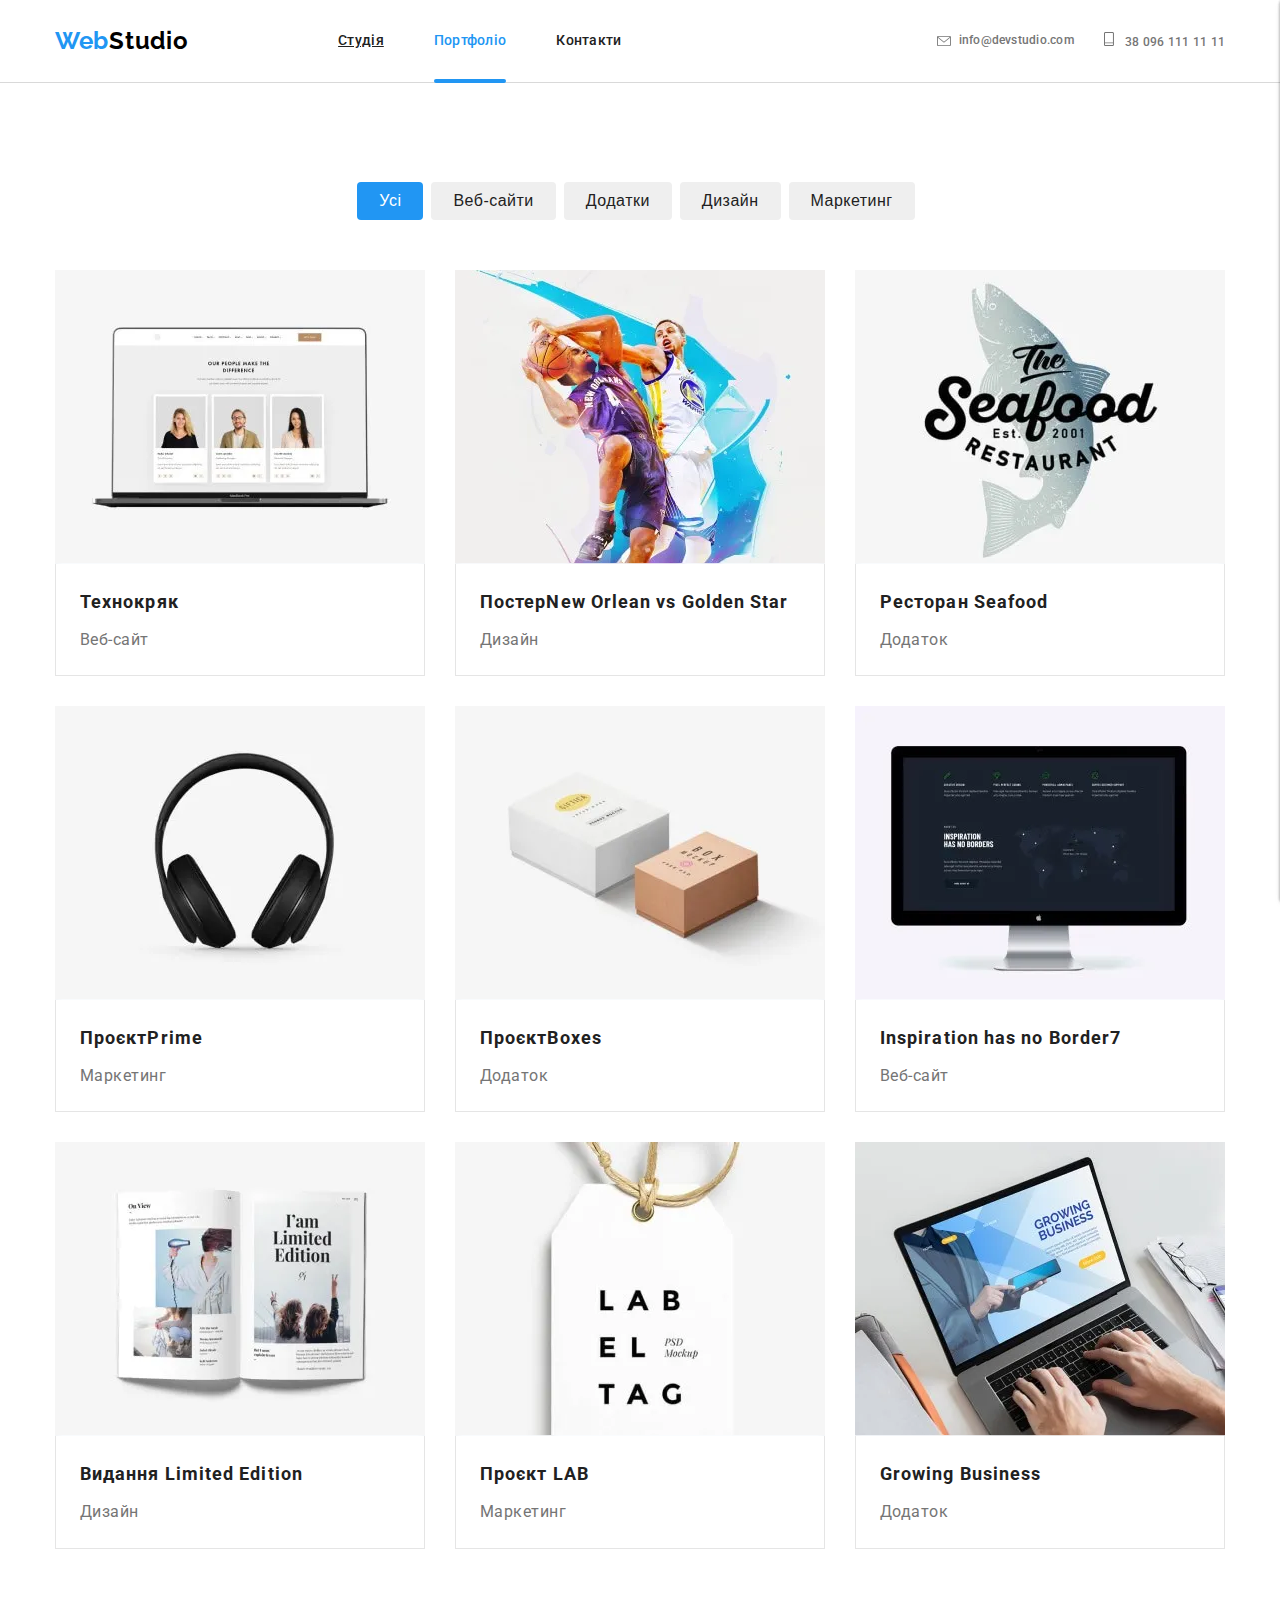
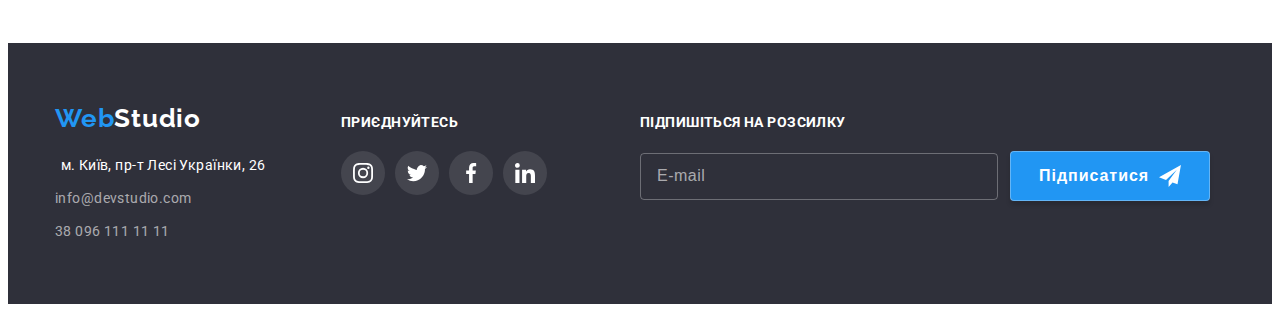
==== commit bf5bb89d: "1111" ====
--- a/portfolio.html
+++ b/portfolio.html
@@ -36,10 +36,10 @@
         <nav class="nav">
           <ul class="nav__list list">
             <li class="nav__item">
-              <a class="nav__link nav__link--active link" href="./index.html">Студія</a>
+              <a class="nav__link" href="./index.html">Студія</a>
             </li>
             <li class="nav__item">
-              <a class="nav__link link" href="./portfolio.html">Портфоліо</a>
+              <a class="nav__link link nav__link--active link" href="./portfolio.html">Портфоліо</a>
             </li>
 
             <li class="nav__item">
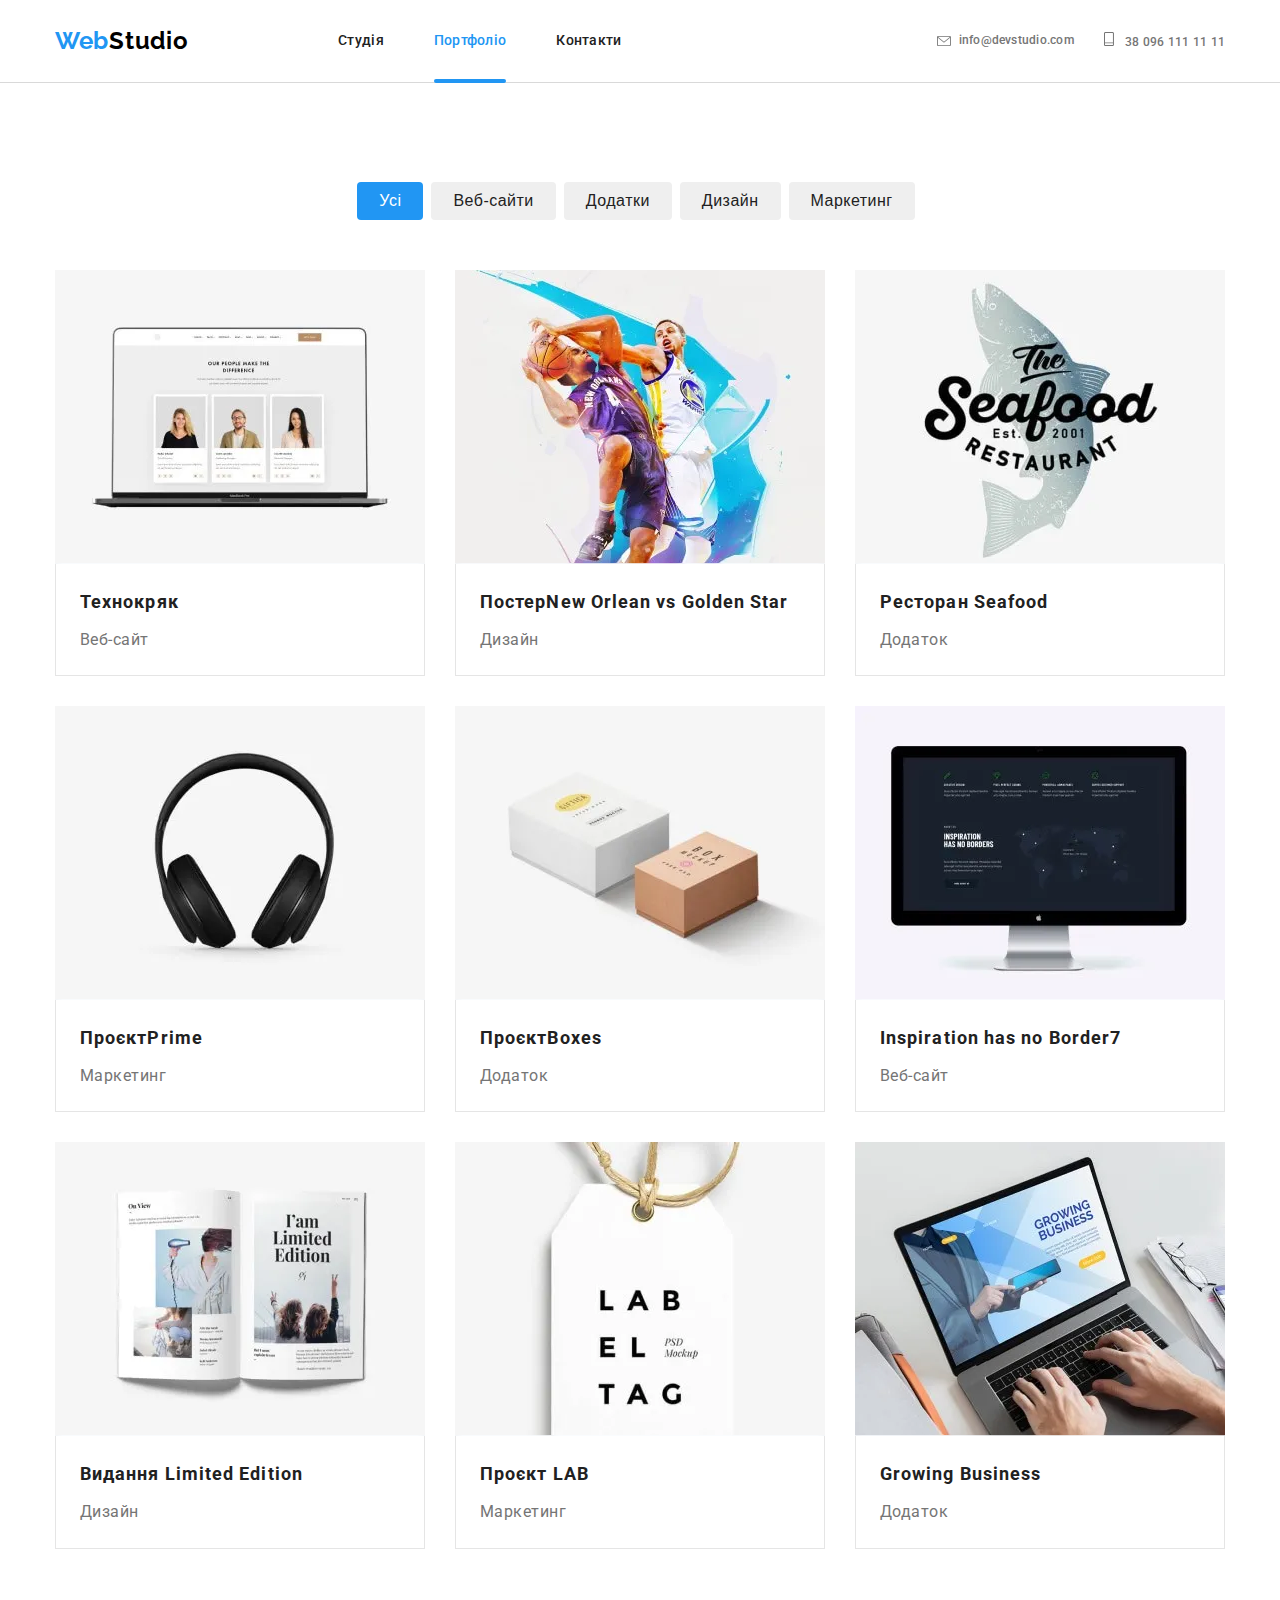
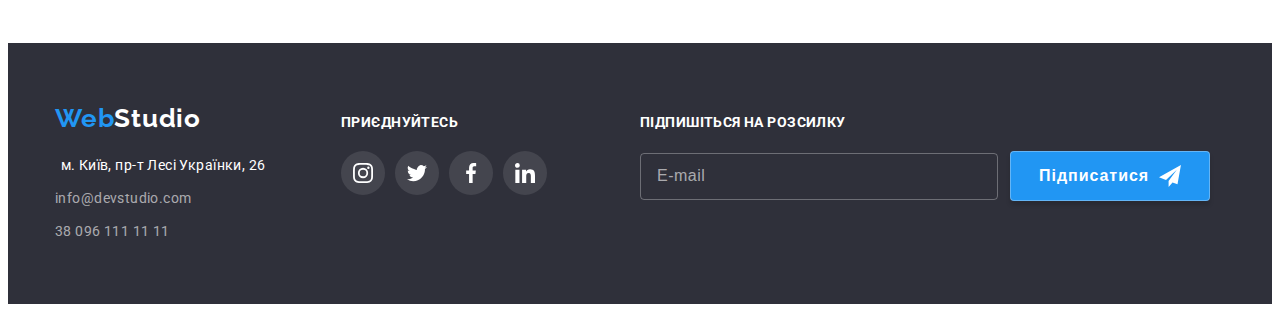
==== commit 2f08fcb7: "правка" ====
--- a/portfolio.html
+++ b/portfolio.html
@@ -36,7 +36,7 @@
         <nav class="nav">
           <ul class="nav__list list">
             <li class="nav__item">
-              <a class="nav__link" href="./index.html">Студія</a>
+              <a class="nav__link link" href="./index.html">Студія</a>
             </li>
             <li class="nav__item">
               <a class="nav__link link nav__link--active link" href="./portfolio.html">Портфоліо</a>
@@ -61,7 +61,7 @@
         </div>
       </div>
       <button class="menu-btn" type="button" data-menu-open>
-        <svg class="menu-close-icon" width="40" height="40">
+        <svg class="menu-open-icon" width="40" height="40">
           <use href="./images/icons.svg#menu_40pxmenu_1"></use>
         </svg>
       </button>
@@ -407,105 +407,6 @@
       </form>
     </div>
   </footer>
-  <!-- Modal window -->
-  <div class="backdrop is-hidden" data-modal>
-    <div class="modal">
-      <button class="modal__btn" type="button" data-modal-close>
-        <svg class="modal__btn-icon" width="18" height="18">
-          <use href="./images/icons.svg#close-black"></use>
-        </svg>
-      </button>
-      <!-- Форма -->
-      <form class="form">
-        <strong class="form__title">Залиште свої дані, ми вам передзвонимо</strong>
-        <label class="form__group">
-          <span class="form__label">Ім'я</span>
-          <input class="form__input" type="text" name="user-name" />
-          <svg class="form__icon" width="18" height="18">
-            <use href="./images/icons.svg#person-black"></use>
-          </svg>
-        </label>
-        <label class="form__group">
-          <span class="form__label">Телефон</span>
-          <input class="form__input" type="tel" name="user-phone" />
-          <svg class="form__icon" width="18" height="18">
-            <use href="./images/icons.svg#phone-black"></use>
-          </svg>
-        </label>
-
-        <label class="form__group">
-          <span class="form__label">Пошта</span>
-          <input class="form__input" type="email" name="user-email" />
-          <svg class="form__icon" width="18" height="18">
-            <use href="./images/icons.svg#email-black"></use>
-          </svg>
-        </label>
-
-        <label class="form__comment">
-          <span class="form__label-comment">Коментар</span>
-          <textarea class="form__modal-comment form__comment-text" name="comment" rows="5"
-            placeholder="Введите текст"></textarea>
-        </label>
-        <label class="form__form-agreement">
-          <input class="form__checkbox visually-hidden" type="checkbox" name="agreement" />
-          <svg class="form__icon-registrat" width="16" height="15">
-            <use class="form__icon-uncheck" href="./images/icons.svg#Checkbox"></use>
-            <use class="form__icon-check" href="./images/icons.svg#icon-check"></use>
-          </svg>
-          <span class="form__form-agreement--text">
-            Погоджуюся з розсилкою та приймаю
-            <a class="form__form-agreement-link" href="">Умови договору</a>
-          </span>
-        </label>
-        <button class="form__btn--forum form__btn--text" type="submit"> Відправити
-        </button>
-      </form>
-    </div>
-  </div>
-
-  <!-- Mobile menu -->
-
-  <div class="menu-overlay is-open" data-menu>
-    <div class="menu-container">
-      <button class="menu-btn" type="button" data-menu-close>
-        <svg class="menu-close-icon" width="40" height="40">
-          <use href="./images/icons.svg#close_40px"></use>
-        </svg>
-      </button>
-      <ul class="mobile-nav__list list">
-        <li class="mobile-nav__item">
-          <a href="./index.html" class="mobile-link link">Студія</a>
-        </li>
-        <li class="mobile-nav__item">
-          <a href="./portfolio.html" class="mobile-link  mobile-link--active link">Портфоліо</a>
-        </li>
-        <li class="mobile-nav__item">
-          <a href="" class="mobile-link link">Контакти</a>
-        </li>
-      </ul>
-      <div class="mobile-contacts">
-        <a class="mobile-contacts__link mobile-contacts__phone link" href="tel:380961111111">
-          +38 096 111 11 11</a>
-        <a class="mobile-contacts__link mobile-contacts__maill link" href="mailto:info@devstudio.com">
-          info@devstudio.com</a>
-      </div>
-      <ul class="mobile-socials list">
-        <li class="mobile-socials__item">
-          <a href="" class="mobile-socials__link link">Instagram</a>
-        </li>
-        <li class="mobile-socials__item">
-          <a href="" class="mobile-socials__link link">Twitter</a>
-        </li>
-        <li class="mobile-socials__item">
-          <a href="" class="mobile-socials__link link">Facebook</a>
-        </li>
-        <li class="mobile-socials__item">
-          <a href="" class="mobile-socials__link link">LinkedIn</a>
-        </li>
-      </ul>
-
-    </div>
-  </div>
   <script src="./js/header-scroll.js"></script>
   <script src="./js/modal.js"></script>
   <script src="./js/menu.js"></script>
--- a/css/main.min.css
+++ b/css/main.min.css
@@ -1 +1 @@
-:root{--main-font: "Roboto", sans-serif;--font-secondary: "Raleway", sans-serif;--accent: #2196f3;--bground: #e5e5e5;--linear-grd: (47, 48, 58, 0.4);--sosial-icon: #afb1b8;--secondary-bg: #f5f4fa;--lidht-bg-ol: #d9d9d9;--main-bg-ol: #2f303a;--hero-bg: rgba(196, 196, 196, 1);--main-tex-ol: black;--main-text: #212121;--secondary-text: #757575;--light-text: #ffffff;--footer-contacts: rgba(255, 255, 255, 0.6);--indent: 30px;--feature-cont: 4;--items: 3;--feature: 2;--company: 6;--cet: 1;--anim-fast: 250ms cubic-bezier(0.4, 0, 0.2, 1);--overlay: rgba(33, 150, 243, 0.9)}.visually-hidden{position:absolute;white-space:nowrap;width:1px;height:1px;overflow:hidden;border:0;padding:0;clip:rect(0 0 0 0);-webkit-clip-path:inset(50%);clip-path:inset(50%);margin:-1px}body{font-family:var(--main-font);color:var(--main-tex-ol)}.no-scroll{overflow:hidden}*,*::before,*::after{-webkit-box-sizing:border-box;box-sizing:border-box}.link{text-decoration:none}.list,.adress-contakt{list-style:none;padding:0;margin:0}h1,h2,h3,h4,h5,h6,p{margin:0}.no-scroll{overflow:hidden}img{display:block;max-width:100%;height:auto;-o-object-fit:cover;object-fit:cover;-o-object-position:center;object-position:center}.card-set{display:-webkit-box;display:-ms-flexbox;display:flex;-ms-flex-wrap:wrap;flex-wrap:wrap;-webkit-box-pack:center;-ms-flex-pack:center;justify-content:center;gap:var(--indent);padding-top:40px}.card-set__border{background-color:var(--light-text);border-top:none;border-right:1px solid var(--bground);border-bottom:1px solid var(--bground);border-left:1px solid var(--bground);padding-top:20px;padding-bottom:20px;padding-left:24px;padding-right:24px;cursor:pointer}.card-set__name{font-style:normal;font-weight:700;font-size:18px;line-height:2;margin-bottom:5px;letter-spacing:.06em;color:var(--main-text)}.card-set__project{position:relative;overflow:hidden;-webkit-transition:-webkit-box-shadow var(--anim-fast);transition:-webkit-box-shadow var(--anim-fast);transition:box-shadow var(--anim-fast);transition:box-shadow var(--anim-fast), -webkit-box-shadow var(--anim-fast)}.card-set__overlay{position:absolute;top:0;left:0;-webkit-transform:translateY(100%);transform:translateY(100%);display:-webkit-box;display:-ms-flexbox;display:flex;-webkit-box-align:center;-ms-flex-align:center;align-items:center;-webkit-box-pack:center;-ms-flex-pack:center;justify-content:center;width:100%;height:100%;padding:63px 24px;background-color:var(--overlay);-webkit-backdrop-filter:blur(3px);backdrop-filter:blur(3px);-webkit-transition:-webkit-transform var(--anim-fast);transition:-webkit-transform var(--anim-fast);transition:transform var(--anim-fast);transition:transform var(--anim-fast), -webkit-transform var(--anim-fast)}.card-set__link:hover .card-set__overlay{-webkit-transform:translateY(0);transform:translateY(0);outline:0}.card-set__overlay-text{width:100%;height:168px;left:239px;top:325px;font-style:normal;font-weight:400;font-size:18px;line-height:1.44;letter-spacing:.03em;color:var(--light-text)}.card-set__image{display:block;margin-bottom:0;width:100%}.card-set__link{-webkit-transition:box-shadov var(--anim-fast);transition:box-shadov var(--anim-fast)}.card-set__link:hover,.card-set__link:focus{-webkit-box-shadow:0px 1px 1px rgba(0,0,0,.12),0px 4px 4px rgba(0,0,0,.06),1px 4px 6px rgba(0,0,0,.16);box-shadow:0px 1px 1px rgba(0,0,0,.12),0px 4px 4px rgba(0,0,0,.06),1px 4px 6px rgba(0,0,0,.16);outline:0}.card-set__image{cursor:pointer}.card-set__text{font-style:normal;font-weight:400;font-size:16px;line-height:1.9;letter-spacing:.03em;color:var(--secondary-text)}.card-set__link{-ms-flex-preferred-size:calc((100% - var(--indent)*(var(--cet) - 1))/var(--cet));flex-basis:calc((100% - var(--indent)*(var(--cet) - 1))/var(--cet))}@media screen and (min-width: 768px){.card-set{-webkit-box-pack:justify;-ms-flex-pack:justify;justify-content:space-between;padding-top:30px}}@media screen and (min-width: 1200px){.card-set{-webkit-box-pack:justify;-ms-flex-pack:justify;justify-content:space-between;padding-top:50px}}@media screen and (min-width: 768px){.card-set__link{-ms-flex-preferred-size:calc((100% - var(--indent)*(var(--feature) - 1))/var(--feature));flex-basis:calc((100% - var(--indent)*(var(--feature) - 1))/var(--feature))}}@media screen and (min-width: 1200px){.card-set__link{-ms-flex-preferred-size:calc((100% - var(--indent)*(var(--items) - 1))/var(--items));flex-basis:calc((100% - var(--indent)*(var(--items) - 1))/var(--items))}}.container{padding-left:15px;padding-right:15px;margin-left:auto;margin-right:auto}@media screen and (min-width: 480px){.container{width:480px}}@media screen and (min-width: 768px){.container{width:768px}}@media screen and (min-width: 1200px){.container{width:1200px}}.button{font-style:normal;font-weight:500;font-size:16px;line-height:1.6;padding-top:6px;padding-right:22px;padding-bottom:6px;padding-left:22px;text-align:center;letter-spacing:.03em;color:var(--main-text);border-radius:4px;border:0;cursor:pointer;-webkit-transition:color var(--anim-fast),background-color var(--anim-fast),-webkit-box-shadow var(--anim-fast);transition:color var(--anim-fast),background-color var(--anim-fast),-webkit-box-shadow var(--anim-fast);transition:color var(--anim-fast),background-color var(--anim-fast),box-shadow var(--anim-fast);transition:color var(--anim-fast),background-color var(--anim-fast),box-shadow var(--anim-fast),-webkit-box-shadow var(--anim-fast)}.button:hover,.button:focus{background-color:var(--accent);color:var(--light-text);-webkit-box-shadow:0px 3px 1px rgba(0,0,0,.1),0px 1px 2px rgba(0,0,0,.08),0px 2px 2px rgba(0,0,0,.12);box-shadow:0px 3px 1px rgba(0,0,0,.1),0px 1px 2px rgba(0,0,0,.08),0px 2px 2px rgba(0,0,0,.12);outline:0}.backdrop{position:fixed;top:0;left:0;display:-webkit-box;display:-ms-flexbox;display:flex;-webkit-box-align:center;-ms-flex-align:center;align-items:center;-webkit-box-pack:center;-ms-flex-pack:center;justify-content:center;z-index:1000;width:100%;height:100%;background-color:rgba(0,0,0,.2);opacity:1;visibility:visible;pointer-events:initial;-webkit-transition:opacity var(--anim-fast),visibility var(--anim-fast);transition:opacity var(--anim-fast),visibility var(--anim-fast)}.backdrop.is-hidden .modal{opacity:0;-webkit-transform:translate(-50%, -50%) scale(0.3) rotate(0.5turn);transform:translate(-50%, -50%) scale(0.3) rotate(0.5turn)}.backdrop.is-hidden{opacity:0;visibility:hidden;pointer-events:none}.modal{display:block;position:absolute;max-width:450px;max-height:609px;top:221px;padding:40px;background:var(--light-text);-webkit-box-shadow:0px 1px 3px rgba(0,0,0,.12),0px 1px 1px rgba(0,0,0,.14),0px 2px 1px rgba(0,0,0,.2);box-shadow:0px 1px 3px rgba(0,0,0,.12),0px 1px 1px rgba(0,0,0,.14),0px 2px 1px rgba(0,0,0,.2);border-radius:4px;top:50%;left:50%;-webkit-transform:translate(-50%, -50%) scale(1) rotate(0);transform:translate(-50%, -50%) scale(1) rotate(0);opacity:1;-webkit-transition:opacity var(--anim-fast),-webkit-transform var(--anim-fast);transition:opacity var(--anim-fast),-webkit-transform var(--anim-fast);transition:transform var(--anim-fast),opacity var(--anim-fast);transition:transform var(--anim-fast),opacity var(--anim-fast),-webkit-transform var(--anim-fast)}@media screen and (min-width: 1200px){.modal{max-width:528px;min-height:581px}}.modal__btn{position:absolute;top:8px;right:8px;display:-webkit-box;display:-ms-flexbox;display:flex;-webkit-box-align:center;-ms-flex-align:center;align-items:center;-webkit-box-pack:center;-ms-flex-pack:center;justify-content:center;width:30px;height:30px;padding:0;border-radius:50%;background:var(--light-text);border:1px solid rgba(0,0,0,.1);background-color:rgba(0,0,0,0);cursor:pointer;opacity:1;visibility:visible;pointer-events:initial;-webkit-transition:opcity 250ms ease-out,visibility 250ms ease-out;transition:opcity 250ms ease-out,visibility 250ms ease-out}.modal__btn-icon{-webkit-transition:color var(--anim-fast);transition:color var(--anim-fast)}.modal__btn-icon:hover,.modal__btn-icon:focus{fill:var(--accent)}.modal__btn-icon:active{fill:var(--accent)}.form{display:-webkit-box;display:-ms-flexbox;display:flex;-webkit-box-orient:vertical;-webkit-box-direction:normal;-ms-flex-direction:column;flex-direction:column;-webkit-box-pack:center;-ms-flex-pack:center;justify-content:center}.form__title{display:inline-block;width:370px;font-style:normal;font-weight:700;font-size:20px;line-height:1.5;text-align:center;letter-spacing:.03em;color:var(--main-text);margin-bottom:12px}@media screen and (min-width: 1200px){.form__title{width:448px}}.form__group{position:relative;width:100%;margin-bottom:10px}.form__label{display:inline-block;margin-bottom:4px;font-style:normal;font-weight:400;font-size:12px;line-height:1.16;letter-spacing:.01em;color:var(--secondary-text)}.form__icon{display:inline-block;position:absolute;top:50%;left:18px;border:0;cursor:pointer;-webkit-transition:fill var(--anim-fast);transition:fill var(--anim-fast)}.form__input{display:inline-block;width:100%;padding-top:11px;padding-bottom:11px;padding-left:42px;fill:var(--main-text);border:1px solid rgba(33,33,33,.2);border-radius:4px;-webkit-transition:border-color var(--anim-fast);transition:border-color var(--anim-fast);cursor:pointer}.form__icon:active{fill:var(--accent)}.form__modal-comment:hover,.form__modal-comment:focus,.form__input:hover,.form__input:focus{border:1px solid var(--accent);outline:0;border-radius:4px}.form__input:hover+.form__icon{fill:var(--accent)}.form__input:focus+.form__icon{fill:var(--accent)}.form__comment{display:-webkit-box;display:-ms-flexbox;display:flex;-webkit-box-orient:vertical;-webkit-box-direction:normal;-ms-flex-direction:column;flex-direction:column;margin-bottom:20px}.form__label-comment{display:inline-block;font-style:normal;font-weight:400;font-size:12px;line-height:1.16;letter-spacing:.01em;margin-bottom:4px;color:var(--secondary-text)}.form__modal-comment{width:100%;padding:12px 16px;resize:none;border:1px solid rgba(33,33,33,.2);border-radius:4px;-webkit-transition:border-color var(--anim-fast);transition:border-color var(--anim-fast)}.form__comment-text::-webkit-input-placeholder{font-style:normal;font-weight:400;font-size:12px;line-height:1.16;letter-spacing:.01em;color:rgba(117,117,117,.5)}.form__comment-text::-moz-placeholder{font-style:normal;font-weight:400;font-size:12px;line-height:1.16;letter-spacing:.01em;color:rgba(117,117,117,.5)}.form__comment-text:-ms-input-placeholder{font-style:normal;font-weight:400;font-size:12px;line-height:1.16;letter-spacing:.01em;color:rgba(117,117,117,.5)}.form__comment-text::-ms-input-placeholder{font-style:normal;font-weight:400;font-size:12px;line-height:1.16;letter-spacing:.01em;color:rgba(117,117,117,.5)}.form__comment-text::placeholder{font-style:normal;font-weight:400;font-size:12px;line-height:1.16;letter-spacing:.01em;color:rgba(117,117,117,.5)}.form__btn--forum{display:-webkit-inline-box;display:-ms-inline-flexbox;display:inline-flex;width:200px;margin-right:auto;margin-left:auto;padding-top:10px;padding-right:52px;padding-bottom:10px;padding-left:52px;border:0;background:var(--accent);-webkit-box-shadow:0px 4px 4px rgba(0,0,0,.15);box-shadow:0px 4px 4px rgba(0,0,0,.15);border-radius:4px;cursor:pointer;-webkit-transition:background-color var(--anim-fast);transition:background-color var(--anim-fast)}.form__btn--text{font-style:normal;font-weight:700;font-size:16px;line-height:1.87;letter-spacing:.06em;color:var(--light-text)}.form__btn--text:hover,.form__btn--text:focus{color:var(--lidht-bg-ol)}.form__btn--forum:hover,.form__btn--forum:focus{-webkit-box-shadow:0px 4px 4px rgba(0,0,0,.15);box-shadow:0px 4px 4px rgba(0,0,0,.15)}.form__form-agreement{display:-webkit-box;display:-ms-flexbox;display:flex;-webkit-box-align:center;-ms-flex-align:center;align-items:center;-webkit-box-pack:center;-ms-flex-pack:center;justify-content:center;gap:8px;margin-bottom:30px}.form__icon-registraat{display:inline-block;top:50%;left:18px;border:0;cursor:pointer;-webkit-transition:fill var(--anim-fast);transition:fill var(--anim-fast)}.form__checkbox:checked+.form__icon-registrat .form__icon-uncheck{opacity:0;-webkit-transition:opacity var(--anim-fast);transition:opacity var(--anim-fast)}.form__icon-check{opacity:0;fill:var(--main-text);-webkit-transition:opacity var(--anim-fast);transition:opacity var(--anim-fast)}.form__checkbox:checked+.form__icon-registrat .form__icon-check{opacity:1}.form__form-agreement--text{font-style:normal;font-weight:400;font-size:12px;line-height:1.16;letter-spacing:.03em;-webkit-user-select:none;-moz-user-select:none;-ms-user-select:none;user-select:none;text-underline-position:under;color:var(--secondary-text)}@media screen and (min-width: 1200px){.form__form-agreement--text{font-size:14px;line-height:1.71}}.form__form-agreement-link{color:var(--accent)}.subscription{display:-webkit-box;display:-ms-flexbox;display:flex;-webkit-box-orient:vertical;-webkit-box-direction:normal;-ms-flex-direction:column;flex-direction:column;width:100%}.subscription .subscription__text{display:block;text-align:center;margin-bottom:20px;font-style:normal;font-weight:700;font-size:14px;line-height:1.14;letter-spacing:.03em;text-transform:uppercase;color:var(--light-text)}@media screen and (min-width: 1200px){.subscription .subscription__text{text-align:left}}.subscription .subscription__footer{display:-webkit-box;display:-ms-flexbox;display:flex;-webkit-box-orient:vertical;-webkit-box-direction:normal;-ms-flex-direction:column;flex-direction:column;-webkit-box-align:center;-ms-flex-align:center;align-items:center}@media screen and (min-width: 1200px){.subscription .subscription__footer{-webkit-box-orient:horizontal;-webkit-box-direction:normal;-ms-flex-direction:row;flex-direction:row;-webkit-box-align:baseline;-ms-flex-align:baseline;align-items:baseline;gap:12px}}.subscription .subscription__maill{width:450px}@media screen and (min-width: 1200px){.subscription .subscription__maill{width:358px}}.subscription .subscription__input{display:block;width:100%;max-height:50px;padding-top:15px;padding-left:16px;padding-bottom:15px;margin-bottom:20px;background-color:rgba(0,0,0,0);border-radius:4px;cursor:pointer;border:1px solid rgba(255,255,255,.3);-webkit-transition:border var(--anim-fast);transition:border var(--anim-fast)}@media screen and (min-width: 1200px){.subscription .subscription__input{margin-bottom:0}}.subscription .subscription__input-text::-webkit-input-placeholder{font-style:normal;font-weight:400;font-size:16px;line-height:1.25;letter-spacing:.03em;color:rgba(255,255,255,.6)}.subscription .subscription__input-text::-moz-placeholder{font-style:normal;font-weight:400;font-size:16px;line-height:1.25;letter-spacing:.03em;color:rgba(255,255,255,.6)}.subscription .subscription__input-text:-ms-input-placeholder{font-style:normal;font-weight:400;font-size:16px;line-height:1.25;letter-spacing:.03em;color:rgba(255,255,255,.6)}.subscription .subscription__input-text::-ms-input-placeholder{font-style:normal;font-weight:400;font-size:16px;line-height:1.25;letter-spacing:.03em;color:rgba(255,255,255,.6)}.subscription .subscription__input-text::placeholder{font-style:normal;font-weight:400;font-size:16px;line-height:1.25;letter-spacing:.03em;color:rgba(255,255,255,.6)}.subscription .subscription__btn-forum{width:200px;height:50px;padding-top:10px;padding-bottom:10px;padding-left:28px;padding-right:28px;border:1px solid rgba(255,255,255,.3);background:var(--accent);-webkit-box-shadow:0px 4px 4px rgba(0,0,0,.15);box-shadow:0px 4px 4px rgba(0,0,0,.15);border-radius:4px;cursor:pointer;-webkit-transition:color var(--anim-fast) box-shadow var(--anim-fast);transition:color var(--anim-fast) box-shadow var(--anim-fast)}.subscription .subscription__btn-text{font-style:normal;font-weight:700;font-size:16px;line-height:1.87px;display:-webkit-box;display:-ms-flexbox;display:flex;-webkit-box-align:center;-ms-flex-align:center;align-items:center;text-align:center;letter-spacing:.06em;color:var(--light-text)}.subscription .subscription__icon{fill:var(--light-text);margin-left:10px;display:-webkit-box;display:-ms-flexbox;display:flex;-webkit-box-align:center;-ms-flex-align:center;align-items:center;text-align:center;letter-spacing:.06em;color:var(--light-text)}.subscription .subscription__input:hover,.subscription .subscription__input:focus{outline:0;color:var(--lidht-bg-ol);-webkit-box-shadow:0px 4px 4px rgba(0,0,0,.15);box-shadow:0px 4px 4px rgba(0,0,0,.15)}.subscription .subscription__btn-forum:hover,.subscription .subscription__btn-forum:focus{outline:0;color:var(--lidht-bg-ol);-webkit-box-shadow:0px 4px 4px rgba(0,0,0,.15);box-shadow:0px 4px 4px rgba(0,0,0,.15)}.subscription .subscription__btn-forum:hover .subscription__icon{fill:var(--lidht-bg-ol)}.subscription .subscription__icon:focus .subscription__icon{fill:var(--lidht-bg-ol)}.menu-btn{position:absolute;display:block;top:10px;right:15px;width:40px;height:40px;border:none;cursor:pointer;background:rgba(0,0,0,0)}.menu-btn:active{fill:var(--accent);outline:0}@media screen and (min-width: 768px){.menu-btn{display:none}}.menu-overlay{position:fixed;width:100%;height:100%;top:0;right:0;z-index:120;background-color:var(--light-text);-webkit-box-shadow:0px 4px 8px rgba(0,0,0,.04),0px 2px 4px rgba(0,0,0,.08),0px 1px 3px rgba(0,0,0,.16);box-shadow:0px 4px 8px rgba(0,0,0,.04),0px 2px 4px rgba(0,0,0,.08),0px 1px 3px rgba(0,0,0,.16);-webkit-transform:translateX(0);transform:translateX(0)}.menu-overlay.is-open{-webkit-transform:translateX(100%);transform:translateX(100%)}.menu-container{display:-webkit-box;display:-ms-flexbox;display:flex;-webkit-box-orient:vertical;-webkit-box-direction:normal;-ms-flex-direction:column;flex-direction:column;width:100%;height:100%;padding-top:48px;padding-bottom:48px;padding-left:40px;background-color:var(--light-text);-webkit-box-shadow:0px 4px 8px rgba(0,0,0,.04),0px 2px 4px rgba(0,0,0,.08),0px 1px 3px rgba(0,0,0,.16);box-shadow:0px 4px 8px rgba(0,0,0,.04),0px 2px 4px rgba(0,0,0,.08),0px 1px 3px rgba(0,0,0,.16);-webkit-transition:-webkit-transform var(--anim-fast);transition:-webkit-transform var(--anim-fast);transition:transform var(--anim-fast);transition:transform var(--anim-fast), -webkit-transform var(--anim-fast)}.mobile-nav__list{display:-webkit-box;display:-ms-flexbox;display:flex;-webkit-box-orient:vertical;-webkit-box-direction:normal;-ms-flex-direction:column;flex-direction:column;gap:32px}.mobile-nav__list:nth-child(3n-1){margin-bottom:auto}.mobile-contacts{display:-webkit-box;display:-ms-flexbox;display:flex;-webkit-box-orient:vertical;-webkit-box-direction:normal;-ms-flex-direction:column;flex-direction:column}.mobile-link{font-style:normal;font-weight:500;font-size:40px;line-height:1.17;letter-spacing:.02em;color:var(--main-text)}.mobile-link--active{color:var(--accent)}.mobile-socials{display:-webkit-box;display:-ms-flexbox;display:flex;-ms-flex-wrap:wrap;flex-wrap:wrap;gap:10px}.mobile-socials__item:not(:last-child){display:-webkit-box;display:-ms-flexbox;display:flex;-ms-flex-wrap:wrap;flex-wrap:wrap;padding-right:10px;border-right:1px solid rgba(33,33,33,.2)}.mobile-socials__link{font-style:normal;font-weight:500;font-size:18px;line-height:1.22;letter-spacing:.02em;color:var(--accent)}.mobile-contacts__phone{display:inline-block;margin-bottom:32px;font-style:normal;font-weight:500;font-size:34px;line-height:1.17;letter-spacing:.02em;color:var(--accent)}.mobile-contacts__maill{display:inline-block;margin-bottom:64px;font-style:normal;font-weight:500;font-size:24px;line-height:1.17;letter-spacing:.02em;color:var(--secondary-text)}.header{position:fixed;display:-webkit-box;display:-ms-flexbox;display:flex;top:0;left:0;z-index:3;width:100%;min-height:60px;background-color:var(--light-text);border-bottom:1px solid var(--lidht-bg-ol)}.header .header__logo{display:-webkit-box;display:-ms-flexbox;display:flex;font-family:var(--font-secondary);font-style:normal;font-weight:700;font-size:24px;line-height:1.19;letter-spacing:.03em;outline:0;color:var(--accent)}.header .header__logo .header__logo--stud{color:var(--main-tex-ol)}@media screen and (min-width: 768px){.header .header__logo{margin-right:88px}}@media screen and (min-width: 1200px){.header .header__logo{margin-right:93px}}.header .header__container{display:-webkit-box;display:-ms-flexbox;display:flex;-webkit-box-align:center;-ms-flex-align:center;align-items:center;-webkit-box-pack:justify;-ms-flex-pack:justify;justify-content:space-between;width:100%;padding-left:15px;padding-right:15px;z-index:99}.header .header__container .header__top{display:-webkit-box;display:-ms-flexbox;display:flex;-webkit-box-align:center;-ms-flex-align:center;align-items:center}@media screen and (min-width: 768px){.header .header__container .header{position:static}}@media screen and (max-width: 767px){.header .header__container .header__top{display:none}}.header .header__container .header__contact{display:-webkit-box;display:-ms-flexbox;display:flex}.header .header__container .header__maill{display:-webkit-box;display:-ms-flexbox;display:flex;-webkit-box-align:center;-ms-flex-align:center;align-items:center;margin-left:auto}.header .header__container .header__maill:hover,.header .header__container .header__phone:focus,.header .header__container .header__maill:focus,.header .header__container .header__phone:hover{color:var(--accent);outline:0}.header .header__maill,.header .header__phone{font-style:normal;font-weight:500;font-size:12px;line-height:1.16;letter-spacing:.02em;color:var(--secondary-text);-webkit-transition:color var(--anim-fast);transition:color var(--anim-fast)}@media screen and (mix-width: 1200px){.header .header__maill,.header .header__phone{font-size:14px}}.header .header__phone--icon,.header .header__maill--icon{margin-right:8px;fill:currentColor}@media screen and (min-width: 1200px){.header__container{-webkit-box-align:center;-ms-flex-align:center;align-items:center;max-width:1200px}}@media screen and (min-width: 768px){.header__contact{-webkit-box-orient:vertical;-webkit-box-direction:normal;-ms-flex-direction:column;flex-direction:column;gap:10px;padding-top:21px;padding-bottom:21px;margin-left:96px}}@media screen and (min-width: 1200px){.header__contact{-webkit-box-orient:horizontal;-webkit-box-direction:normal;-ms-flex-direction:row;flex-direction:row;-webkit-box-align:center;-ms-flex-align:center;align-items:center;gap:30px;padding-top:32px;padding-bottom:32px;margin-left:315px}}@media screen and (max-width: 767px){.header__contact{display:none}}@media screen and (min-width: 768px){.header__logo{margin-right:88px;line-height:1.16}}.nav{font-style:normal;font-weight:500;font-size:14px;line-height:1.14;letter-spacing:.02em}.nav__list{display:-webkit-box;display:-ms-flexbox;display:flex;-webkit-box-align:center;-ms-flex-align:center;align-items:center;gap:50px}.nav__item{position:relative;padding-top:32px;padding-bottom:32px}.nav__link{padding-top:32px;padding-bottom:32px;-webkit-transition:color var(--anim-fast);transition:color var(--anim-fast);color:var(--main-text)}.nav__link:hover,.nav__link:focus{color:var(--accent);outline:0}.nav__link:active{color:var(--accent)}.nav__link--active[href="./index.html"]{color:var(--accent)}.nav__link--active[href="./portfolio.html"]{color:var(--accent)}.nav__link--active::after{content:"";position:absolute;bottom:-2px;left:0;display:block;width:100%;height:4px;border-radius:2px;background-color:var(--accent)}@media screen and (max-width: 767px){.nav{display:none}}.hero-image{width:100%;min-height:400px;background-image:-webkit-gradient(linear, left top, left bottom, from(rgba(47, 48, 58, 0.4)), to(rgba(47, 48, 58, 0.4))),url(../../images/hero/img-hd_1.webp),url(../../images/hero/img-hd_1@2x.webp),url(../..images/hero/img-hd_1.jpg),url(../../images/hero/img-hd_1@2x.jpg);background-image:linear-gradient(to bottom, rgba(47, 48, 58, 0.4), rgba(47, 48, 58, 0.4)),url(../../images/hero/img-hd_1.webp),url(../../images/hero/img-hd_1@2x.webp),url(../..images/hero/img-hd_1.jpg),url(../../images/hero/img-hd_1@2x.jpg);background-size:cover;background-position:center;background-repeat:no-repeat;background-color:var(--hero-bg)}@media screen and (min-width: 1200px){.hero-image{width:100%;min-height:600px;background-image:url(../../images/hero/img-hdr_2.webp),url(../../images/hero/img-hdr_2@2x.webp),url(../..images/hero/img-hdr_2.jpg),url(../../images/hero/img-hdr_2@2x.jpg)}}.hero-text{display:-webkit-box;display:-ms-flexbox;display:flex;-webkit-box-orient:vertical;-webkit-box-direction:normal;-ms-flex-direction:column;flex-direction:column;-webkit-box-pack:center;-ms-flex-pack:center;justify-content:center;-webkit-box-align:center;-ms-flex-align:center;align-items:center;max-width:360px;padding-top:178px;padding-bottom:118px;margin-left:auto;margin-right:auto}@media screen and (min-width: 1200px){.hero-text{display:-webkit-box;display:-ms-flexbox;display:flex;padding-top:280px;padding-bottom:200px;max-width:696px;-webkit-box-align:center;-ms-flex-align:center;align-items:center;-webkit-box-orient:vertical;-webkit-box-direction:normal;-ms-flex-direction:column;flex-direction:column}}.hero-image__title{font-style:normal;font-weight:900;font-size:26px;line-height:1.61;text-align:center;letter-spacing:.06em;text-transform:uppercase;color:var(--light-text);margin-bottom:30px}@media screen and (min-width: 1200px){.hero-image__title{font-size:44px;line-height:1.36}}.hero-image__btn{padding:10px 24px;border-radius:4px;margin-left:auto;margin-right:auto;background:var(--accent);-webkit-transition:color var(--anim-fast),-webkit-box-shadow var(--anim-fast);transition:color var(--anim-fast),-webkit-box-shadow var(--anim-fast);transition:color var(--anim-fast),box-shadow var(--anim-fast);transition:color var(--anim-fast),box-shadow var(--anim-fast),-webkit-box-shadow var(--anim-fast);cursor:pointer;outline:0;border:0}.hero-image__btn--text{font-style:normal;font-weight:700;font-size:16px;line-height:1.87;display:-webkit-box;display:-ms-flexbox;display:flex;-webkit-box-align:center;-ms-flex-align:center;align-items:center;text-align:center;letter-spacing:.06em;color:var(--light-text);cursor:pointer}.hero-image__btn:active,.hero-image__btn:hover,.hero-image__btn:focus{color:var(--lidht-bg-ol);-webkit-box-shadow:0px 4px 4px rgba(0,0,0,.15);box-shadow:0px 4px 4px rgba(0,0,0,.15)}.content{padding-top:60px;padding-bottom:60px}@media screen and (min-width: 1200px){.content{padding-top:94px;padding-bottom:94px}}.feature{display:-webkit-box;display:-ms-flexbox;display:flex;-ms-flex-wrap:wrap;flex-wrap:wrap;-webkit-box-pack:center;-ms-flex-pack:center;justify-content:center;gap:var(--indent)}@media screen and (max-width: 767px){.feature__section:not(:last-child){margin-bottom:30px}}@media screen and (min-width: 1200px){.feature__section{width:calc((100% - var(--indent)*(var(--feature-cont) - 1))/var(--feature-cont))}}@media screen and (min-width: 768px){.feature__section{width:calc((100% - var(--indent)*(var(--feature) - 1))/var(--feature))}}.feature__feature-pic{display:-webkit-box;display:-ms-flexbox;display:flex;-webkit-box-align:center;-ms-flex-align:center;align-items:center;-webkit-box-pack:center;-ms-flex-pack:center;justify-content:center;margin-bottom:30px;background-color:var(--secondary-bg)}.feature__icon{width:100%;height:120px;padding-top:25px;padding-bottom:25px;fill:var(--main-text)}@media screen and (min-width: 1200px){.feature_icon{padding-top:30px;padding-bottom:30px}}.feature__title{margin-bottom:10px;font-style:normal;font-weight:700;font-size:14px;line-height:1.14;text-align:center;letter-spacing:.03em;text-transform:uppercase;color:var(--main-text)}@media screen and (min-width: 768px){.feature__title{display:inline-block}}.feature__text{font-style:normal;font-weight:400;font-size:14px;line-height:1.71;letter-spacing:.03em;color:var(--secondary-text)}@media screen and (min-width: 1200px){.feature{-ms-flex-wrap:nowrap;flex-wrap:nowrap}}.team{padding-top:60px;padding-bottom:60px;background-color:var(--secondary-bg)}@media screen and (min-width: 1200px){.team{padding-top:94px;padding-bottom:94px}}.team__title{margin-bottom:50px;font-style:normal;font-weight:700;font-size:36px;line-height:1.17;text-align:center;letter-spacing:.03em c;color:var(--main-text)}.team__list{display:-webkit-box;display:-ms-flexbox;display:flex;-ms-flex-wrap:wrap;flex-wrap:wrap;-webkit-box-pack:center;-ms-flex-pack:center;justify-content:center;gap:var(--indent)}@media screen and (min-width: 1200px){.team__list{-ms-flex-wrap:nowrap;flex-wrap:nowrap}}.team__item{width:270px;height:430px;background-color:var(--light-text);-webkit-box-shadow:0px 1px 3px rgba(0,0,0,.12),0px 1px 1px rgba(0,0,0,.14),0px 2px 1px rgba(0,0,0,.2);box-shadow:0px 1px 3px rgba(0,0,0,.12),0px 1px 1px rgba(0,0,0,.14),0px 2px 1px rgba(0,0,0,.2);border-radius:0px 0px 4px 4px}@media screen and (min-width: 768px){.team__item{width:calc((100% - var(--indent)*(var(--feature) - 1))/var(--feature))}}.team__photo{margin-bottom:30px;border-bottom:none;cursor:pointer}.team__persson{margin-bottom:10px;font-style:normal;font-weight:500;font-size:16px;line-height:1.19;letter-spacing:.03em;text-align:center;color:var(--main-text)}.team__info{margin-bottom:16px;font-style:normal;font-weight:400;font-size:16px;line-height:1.19;letter-spacing:.03em;text-align:center;color:var(--secondary-text);cursor:pointer}.team__sosial-links{display:-webkit-box;display:-ms-flexbox;display:flex;gap:10px;-webkit-box-pack:center;-ms-flex-pack:center;justify-content:center;padding-bottom:30px}.team__sosial-item{display:-webkit-box;display:-ms-flexbox;display:flex;-webkit-box-align:center;-ms-flex-align:center;align-items:center;-webkit-box-pack:center;-ms-flex-pack:center;justify-content:center;width:44px;height:44px;background-color:var(--light-text);border-radius:50%;-webkit-transition:color var(--anim-fast),fill var(--anim-fast),background-color var(--anim-fast);transition:color var(--anim-fast),fill var(--anim-fast),background-color var(--anim-fast)}.team__sosial-item:hover,.team__sosial-item:focus{background-color:var(--accent);outline:0}.team__sosial-icon{fill:var(--sosial-icon);-webkit-transition:fill var(--anim-fast);transition:fill var(--anim-fast)}.team__sosial-link:hover .team__sosial-icon{fill:var(--light-text)}.team__sosial-item:focus .team__sosial-icon{fill:var(--light-text)}.main__filters{min-width:400px;padding-top:120px;padding-bottom:60px}@media screen and (min-width: 768px){.main__filters{padding-top:140px}}@media screen and (min-width: 1200px){.main__filters{padding-top:174px;padding-bottom:94px}}.main__title{display:-webkit-box;display:-ms-flexbox;display:flex;-ms-flex-wrap:wrap;flex-wrap:wrap}.main__item{display:-webkit-box;display:-ms-flexbox;display:flex;margin-right:8px}@media screen and (max-width: 767px){.button--click3{margin-right:30px}}@media screen and (max-width: 767px){.main__item:not(:nth-last-child(-n+2)){margin-bottom:15px}}@media screen and (min-width: 768px){.main__title{-webkit-box-pack:center;-ms-flex-pack:center;justify-content:center}}.button--click{color:var(--light-text);background-color:var(--accent)}.footer{background:var(--main-bg-ol)}.footer .footer__container{display:-webkit-box;display:-ms-flexbox;display:flex;-webkit-box-orient:vertical;-webkit-box-direction:normal;-ms-flex-direction:column;flex-direction:column;padding-top:60px;padding-bottom:60px}@media screen and (min-width: 768px){.footer .footer__container{-ms-flex-wrap:wrap;flex-wrap:wrap;-webkit-box-align:baseline;-ms-flex-align:baseline;align-items:baseline;-webkit-box-orient:horizontal;-webkit-box-direction:normal;-ms-flex-direction:row;flex-direction:row;-ms-flex-pack:distribute;justify-content:space-around}}@media screen and (min-width: 1200px){.footer .footer__container{-ms-flex-wrap:nowrap;flex-wrap:nowrap;-webkit-box-align:baseline;-ms-flex-align:baseline;align-items:baseline}}.footer .footer__list{text-align:center}@media screen and (min-width: 1200px){.footer .footer__list{width:231px}}.footer .footer__address{display:-webkit-box;display:-ms-flexbox;display:flex;-webkit-box-orient:vertical;-webkit-box-direction:normal;-ms-flex-direction:column;flex-direction:column;text-align:center}.footer .footer__logo{font-family:var(--font-secondary);font-weight:700;font-size:26px;line-height:1.19;margin-bottom:20px;letter-spacing:.03em;color:var(--accent)}.footer .footer--stud{color:var(--light-text)}.footer .footer__text--adress{display:inline-block;margin-bottom:10px;font-style:normal;font-weight:400;font-size:14px;line-height:1.7;letter-spacing:.03em;color:var(--light-text)}@media screen and (min-width: 1200px){.footer .footer__logo{margin-right:70px}}.footer .footer__maill{display:inline-block;margin-bottom:8px;font-style:normal;font-weight:400;font-size:14px;line-height:1.7;letter-spacing:.03em;color:var(--footer-contacts);-webkit-transition:color var(--anim-fast);transition:color var(--anim-fast)}@media screen and (min-width: 1200px){.footer .footer__maill{margin-bottom:9px;text-align:left}}.footer .footer__phone{display:inline-block;font-style:normal;font-weight:400;font-size:14px;line-height:1.7;letter-spacing:.03em;color:var(--footer-contacts);-webkit-transition:color var(--anim-fast);transition:color var(--anim-fast);margin-bottom:60px}@media screen and (min-width: 1200px){.footer .footer__phone{margin-bottom:0;text-align:left}}.footer .footer__maill:hover,.footer .footer__phone:hover,.footer .footer__maill:focus,.footer .footer__phone:focus{color:var(--light-text);outline:0}.footer .footer__sosial{display:-webkit-box;display:-ms-flexbox;display:flex;-webkit-box-orient:vertical;-webkit-box-direction:normal;-ms-flex-direction:column;flex-direction:column;-webkit-box-pack:center;-ms-flex-pack:center;justify-content:center;-webkit-box-align:center;-ms-flex-align:center;align-items:center;margin-bottom:60px}@media screen and (min-width: 1200px){.footer .footer__sosial{margin-bottom:0;text-align:start}}.footer .footer__sosial-link{display:-webkit-box;display:-ms-flexbox;display:flex;-webkit-box-align:center;-ms-flex-align:center;align-items:center;gap:10px}.footer .footer__link{display:-webkit-box;display:-ms-flexbox;display:flex;-webkit-box-pack:center;-ms-flex-pack:center;justify-content:center}.footer .footer__item{display:-webkit-box;display:-ms-flexbox;display:flex;-webkit-box-align:center;-ms-flex-align:center;align-items:center;-webkit-box-pack:center;-ms-flex-pack:center;justify-content:center;width:44px;height:44px;background-color:rgba(255,255,255,.1);border-radius:50%;-webkit-transition:background-color var(--anim-fast);transition:background-color var(--anim-fast)}.footer .footer__icon{fill:var(--light-text);-webkit-transition:fill var(--anim-fast);transition:fill var(--anim-fast)}.footer .footer__item:hover,.footer .footer__item:focus{background-color:var(--accent);outline:0}.footer .footer__link:hover .footer__icon{fill:var(--light-text)}.footer .footer__link:focus .footer__icon{fill:var(--light-text)}.footer .footer__sosial--text{display:block;width:100%;margin-bottom:20px;font-weight:700;font-size:14px;line-height:1.14;letter-spacing:.03em;text-transform:uppercase;color:var(--light-text)}@media screen and (max-width: 767px){.footer__adress{text-align:center}}@media screen and (max-width: 767px){.footer__sosial--text{text-align:center}}@media screen and (min-width: 1200px){.footer__sosial{margin-right:93px}}@media screen and (min-width: 1200px){.footer__list{max-width:231px;margin-right:70px}}.partners{padding-top:60px;padding-bottom:60px}.partners .partners__text{display:-webkit-box;display:-ms-flexbox;display:flex;-webkit-box-pack:center;-ms-flex-pack:center;justify-content:center;margin-bottom:50px;font-style:normal;font-weight:700;font-size:36px;line-height:1.16;text-align:center;letter-spacing:.03em;color:var(--main-text)}.partners__list{display:-webkit-box;display:-ms-flexbox;display:flex;-ms-flex-wrap:wrap;flex-wrap:wrap;-webkit-box-pack:center;-ms-flex-pack:center;justify-content:center;gap:var(--indent)}.partners__item{display:-webkit-box;display:-ms-flexbox;display:flex;-webkit-box-align:center;-ms-flex-align:center;align-items:center;-webkit-box-pack:center;-ms-flex-pack:center;justify-content:center;width:calc((100% - var(--indent)*(var(--feature) - 1))/var(--feature))}@media screen and (min-width: 768px){.partners__item{width:calc((100% - var(--indent)*(var(--items) - 1))/var(--items))}}@media screen and (min-width: 1200px){.partners__item{width:calc((100% - var(--indent)*(var(--company) - 1))/var(--company))}}.partners__item--logo{display:-webkit-box;display:-ms-flexbox;display:flex;-webkit-box-align:center;-ms-flex-align:center;align-items:center;-webkit-box-pack:center;-ms-flex-pack:center;justify-content:center;width:100%;padding:16px 52px;border:1px solid var(--sosial-icon);border-radius:4px}@media screen and (min-width: 768px){.partners__item--logo .partners__item--logo{padding:16px 60px}}@media screen and (min-width: 1200px){.partners__item--logo .partners__item--logo{padding:16px 32px}}.partners__item--logo{fill:var(--sosial-icon);-webkit-transition:fill var(--anim-fast),border var(--anim-fast);transition:fill var(--anim-fast),border var(--anim-fast)}.partners__item--logo:hover,.partners__item--logo:focus{border:1px solid var(--accent);fill:var(--accent);outline:0}.partners__item--logo:hover .partners__icon{fill:var(--accent)}.partners__item--logo:focus .partners__icon{fill:var(--accent)}@media screen and (min-width: 1200px){.partners{padding-top:94px;padding-bottom:94px}}.pictures{padding-bottom:94px}.pictures__list{display:-webkit-box;display:-ms-flexbox;display:flex;gap:30px}.pictures__img{position:relative}.pictures__text{margin-bottom:50px;font-style:normal;font-weight:700;font-size:36px;line-height:1.17;text-align:center;letter-spacing:.03em;color:var(--main-tex)}.pictures__img--text{position:absolute;width:100%;z-index:1;right:0;bottom:3px;width:370px;height:70px;padding:27px 0;background:rgba(47,48,58,.8);font-style:normal;font-weight:700;font-size:14px;line-height:1.14;text-align:center;letter-spacing:.03em;text-transform:uppercase;color:var(--light-text)}@media screen and (max-width: 1199px){.pictures{display:none}}/*# sourceMappingURL=main.min.css.map */+:root{--main-font: "Roboto", sans-serif;--font-secondary: "Raleway", sans-serif;--accent: #2196f3;--bground: #e5e5e5;--linear-grd: (47, 48, 58, 0.4);--sosial-icon: #afb1b8;--secondary-bg: #f5f4fa;--lidht-bg-ol: #d9d9d9;--main-bg-ol: #2f303a;--hero-bg: rgba(196, 196, 196, 1);--main-tex-ol: black;--main-text: #212121;--secondary-text: #757575;--light-text: #ffffff;--footer-contacts: rgba(255, 255, 255, 0.6);--indent: 30px;--feature-cont: 4;--items: 3;--feature: 2;--company: 6;--cet: 1;--anim-fast: 250ms cubic-bezier(0.4, 0, 0.2, 1);--overlay: rgba(33, 150, 243, 0.9)}.visually-hidden{position:absolute;white-space:nowrap;width:1px;height:1px;overflow:hidden;border:0;padding:0;clip:rect(0 0 0 0);-webkit-clip-path:inset(50%);clip-path:inset(50%);margin:-1px}body{font-family:var(--main-font);color:var(--main-tex-ol)}.no-scroll{overflow:hidden}*,*::before,*::after{-webkit-box-sizing:border-box;box-sizing:border-box}.link{text-decoration:none}.list,.adress-contakt{list-style:none;padding:0;margin:0}h1,h2,h3,h4,h5,h6,p{margin:0}.no-scroll{overflow:hidden}img{display:block;max-width:100%;height:auto;-o-object-fit:cover;object-fit:cover;-o-object-position:center;object-position:center}.card-set{display:-webkit-box;display:-ms-flexbox;display:flex;-ms-flex-wrap:wrap;flex-wrap:wrap;-webkit-box-pack:center;-ms-flex-pack:center;justify-content:center;gap:var(--indent);padding-top:40px}.card-set__border{background-color:var(--light-text);border-top:none;border-right:1px solid var(--bground);border-bottom:1px solid var(--bground);border-left:1px solid var(--bground);padding-top:20px;padding-bottom:20px;padding-left:24px;padding-right:24px;cursor:pointer}.card-set__name{font-style:normal;font-weight:700;font-size:18px;line-height:2;margin-bottom:5px;letter-spacing:.06em;color:var(--main-text)}.card-set__project{position:relative;overflow:hidden;-webkit-transition:-webkit-box-shadow var(--anim-fast);transition:-webkit-box-shadow var(--anim-fast);transition:box-shadow var(--anim-fast);transition:box-shadow var(--anim-fast), -webkit-box-shadow var(--anim-fast)}.card-set__overlay{position:absolute;top:0;left:0;-webkit-transform:translateY(100%);transform:translateY(100%);display:-webkit-box;display:-ms-flexbox;display:flex;-webkit-box-align:center;-ms-flex-align:center;align-items:center;-webkit-box-pack:center;-ms-flex-pack:center;justify-content:center;width:100%;height:100%;padding:63px 24px;background-color:var(--overlay);-webkit-backdrop-filter:blur(3px);backdrop-filter:blur(3px);-webkit-transition:-webkit-transform var(--anim-fast);transition:-webkit-transform var(--anim-fast);transition:transform var(--anim-fast);transition:transform var(--anim-fast), -webkit-transform var(--anim-fast)}.card-set__link:hover .card-set__overlay{-webkit-transform:translateY(0);transform:translateY(0);outline:0}.card-set__overlay-text{width:100%;height:168px;left:239px;top:325px;font-style:normal;font-weight:400;font-size:18px;line-height:1.44;letter-spacing:.03em;color:var(--light-text)}.card-set__image{display:block;margin-bottom:0;width:100%}.card-set__link{-webkit-transition:box-shadov var(--anim-fast);transition:box-shadov var(--anim-fast)}.card-set__link:hover,.card-set__link:focus{-webkit-box-shadow:0px 1px 1px rgba(0,0,0,.12),0px 4px 4px rgba(0,0,0,.06),1px 4px 6px rgba(0,0,0,.16);box-shadow:0px 1px 1px rgba(0,0,0,.12),0px 4px 4px rgba(0,0,0,.06),1px 4px 6px rgba(0,0,0,.16);outline:0}.card-set__image{cursor:pointer}.card-set__text{font-style:normal;font-weight:400;font-size:16px;line-height:1.9;letter-spacing:.03em;color:var(--secondary-text)}.card-set__link{-ms-flex-preferred-size:calc((100% - var(--indent)*(var(--cet) - 1))/var(--cet));flex-basis:calc((100% - var(--indent)*(var(--cet) - 1))/var(--cet))}@media screen and (min-width: 768px){.card-set{-webkit-box-pack:justify;-ms-flex-pack:justify;justify-content:space-between;padding-top:30px}}@media screen and (min-width: 1200px){.card-set{-webkit-box-pack:justify;-ms-flex-pack:justify;justify-content:space-between;padding-top:50px}}@media screen and (min-width: 768px){.card-set__link{-ms-flex-preferred-size:calc((100% - var(--indent)*(var(--feature) - 1))/var(--feature));flex-basis:calc((100% - var(--indent)*(var(--feature) - 1))/var(--feature))}}@media screen and (min-width: 1200px){.card-set__link{-ms-flex-preferred-size:calc((100% - var(--indent)*(var(--items) - 1))/var(--items));flex-basis:calc((100% - var(--indent)*(var(--items) - 1))/var(--items))}}.container{padding-left:15px;padding-right:15px;margin-left:auto;margin-right:auto}@media screen and (min-width: 480px){.container{width:480px}}@media screen and (min-width: 768px){.container{width:768px}}@media screen and (min-width: 1200px){.container{width:1200px}}.button{font-style:normal;font-weight:500;font-size:16px;line-height:1.6;padding-top:6px;padding-right:22px;padding-bottom:6px;padding-left:22px;text-align:center;letter-spacing:.03em;color:var(--main-text);border-radius:4px;border:0;cursor:pointer;-webkit-transition:color var(--anim-fast),background-color var(--anim-fast),-webkit-box-shadow var(--anim-fast);transition:color var(--anim-fast),background-color var(--anim-fast),-webkit-box-shadow var(--anim-fast);transition:color var(--anim-fast),background-color var(--anim-fast),box-shadow var(--anim-fast);transition:color var(--anim-fast),background-color var(--anim-fast),box-shadow var(--anim-fast),-webkit-box-shadow var(--anim-fast)}.button:hover,.button:focus{background-color:var(--accent);color:var(--light-text);-webkit-box-shadow:0px 3px 1px rgba(0,0,0,.1),0px 1px 2px rgba(0,0,0,.08),0px 2px 2px rgba(0,0,0,.12);box-shadow:0px 3px 1px rgba(0,0,0,.1),0px 1px 2px rgba(0,0,0,.08),0px 2px 2px rgba(0,0,0,.12);outline:0}.backdrop{position:fixed;top:0;left:0;display:-webkit-box;display:-ms-flexbox;display:flex;-webkit-box-align:center;-ms-flex-align:center;align-items:center;-webkit-box-pack:center;-ms-flex-pack:center;justify-content:center;z-index:1000;width:100%;height:100%;background-color:rgba(0,0,0,.2);opacity:1;visibility:visible;pointer-events:initial;-webkit-transition:opacity var(--anim-fast),visibility var(--anim-fast);transition:opacity var(--anim-fast),visibility var(--anim-fast)}.backdrop.is-hidden .modal{opacity:0;-webkit-transform:translate(-50%, -50%) scale(0.3) rotate(0.5turn);transform:translate(-50%, -50%) scale(0.3) rotate(0.5turn)}.backdrop.is-hidden{opacity:0;visibility:hidden;pointer-events:none}.modal{display:block;position:absolute;max-width:450px;max-height:609px;top:221px;padding:40px;background:var(--light-text);-webkit-box-shadow:0px 1px 3px rgba(0,0,0,.12),0px 1px 1px rgba(0,0,0,.14),0px 2px 1px rgba(0,0,0,.2);box-shadow:0px 1px 3px rgba(0,0,0,.12),0px 1px 1px rgba(0,0,0,.14),0px 2px 1px rgba(0,0,0,.2);border-radius:4px;top:50%;left:50%;-webkit-transform:translate(-50%, -50%) scale(1) rotate(0);transform:translate(-50%, -50%) scale(1) rotate(0);opacity:1;-webkit-transition:opacity var(--anim-fast),-webkit-transform var(--anim-fast);transition:opacity var(--anim-fast),-webkit-transform var(--anim-fast);transition:transform var(--anim-fast),opacity var(--anim-fast);transition:transform var(--anim-fast),opacity var(--anim-fast),-webkit-transform var(--anim-fast)}@media screen and (min-width: 1200px){.modal{max-width:528px;min-height:581px}}.modal__btn{position:absolute;top:8px;right:8px;display:-webkit-box;display:-ms-flexbox;display:flex;-webkit-box-align:center;-ms-flex-align:center;align-items:center;-webkit-box-pack:center;-ms-flex-pack:center;justify-content:center;width:30px;height:30px;padding:0;border-radius:50%;background:var(--light-text);border:1px solid rgba(0,0,0,.1);background-color:rgba(0,0,0,0);cursor:pointer;opacity:1;visibility:visible;pointer-events:initial;-webkit-transition:opcity 250ms ease-out,visibility 250ms ease-out;transition:opcity 250ms ease-out,visibility 250ms ease-out}.modal__btn-icon{-webkit-transition:color var(--anim-fast);transition:color var(--anim-fast)}.modal__btn-icon:hover,.modal__btn-icon:focus{fill:var(--accent)}.modal__btn-icon:active{fill:var(--accent)}.form{display:-webkit-box;display:-ms-flexbox;display:flex;-webkit-box-orient:vertical;-webkit-box-direction:normal;-ms-flex-direction:column;flex-direction:column;-webkit-box-pack:center;-ms-flex-pack:center;justify-content:center}.form__title{display:inline-block;width:370px;font-style:normal;font-weight:700;font-size:20px;line-height:1.5;text-align:center;letter-spacing:.03em;color:var(--main-text);margin-bottom:12px}@media screen and (min-width: 1200px){.form__title{width:448px}}.form__group{position:relative;width:100%;margin-bottom:10px}.form__label{display:inline-block;margin-bottom:4px;font-style:normal;font-weight:400;font-size:12px;line-height:1.16;letter-spacing:.01em;color:var(--secondary-text)}.form__icon{display:inline-block;position:absolute;top:50%;left:18px;border:0;cursor:pointer;-webkit-transition:fill var(--anim-fast);transition:fill var(--anim-fast)}.form__input{display:inline-block;width:100%;padding-top:11px;padding-bottom:11px;padding-left:42px;fill:var(--main-text);border:1px solid rgba(33,33,33,.2);border-radius:4px;-webkit-transition:border-color var(--anim-fast);transition:border-color var(--anim-fast);cursor:pointer}.form__icon:active{fill:var(--accent)}.form__modal-comment:hover,.form__modal-comment:focus,.form__input:hover,.form__input:focus{border:1px solid var(--accent);outline:0;border-radius:4px}.form__input:hover+.form__icon{fill:var(--accent)}.form__input:focus+.form__icon{fill:var(--accent)}.form__comment{display:-webkit-box;display:-ms-flexbox;display:flex;-webkit-box-orient:vertical;-webkit-box-direction:normal;-ms-flex-direction:column;flex-direction:column;margin-bottom:20px}.form__label-comment{display:inline-block;font-style:normal;font-weight:400;font-size:12px;line-height:1.16;letter-spacing:.01em;margin-bottom:4px;color:var(--secondary-text)}.form__modal-comment{width:100%;padding:12px 16px;resize:none;border:1px solid rgba(33,33,33,.2);border-radius:4px;-webkit-transition:border-color var(--anim-fast);transition:border-color var(--anim-fast)}.form__comment-text::-webkit-input-placeholder{font-style:normal;font-weight:400;font-size:12px;line-height:1.16;letter-spacing:.01em;color:rgba(117,117,117,.5)}.form__comment-text::-moz-placeholder{font-style:normal;font-weight:400;font-size:12px;line-height:1.16;letter-spacing:.01em;color:rgba(117,117,117,.5)}.form__comment-text:-ms-input-placeholder{font-style:normal;font-weight:400;font-size:12px;line-height:1.16;letter-spacing:.01em;color:rgba(117,117,117,.5)}.form__comment-text::-ms-input-placeholder{font-style:normal;font-weight:400;font-size:12px;line-height:1.16;letter-spacing:.01em;color:rgba(117,117,117,.5)}.form__comment-text::placeholder{font-style:normal;font-weight:400;font-size:12px;line-height:1.16;letter-spacing:.01em;color:rgba(117,117,117,.5)}.form__btn--forum{display:-webkit-inline-box;display:-ms-inline-flexbox;display:inline-flex;width:200px;margin-right:auto;margin-left:auto;padding-top:10px;padding-right:52px;padding-bottom:10px;padding-left:52px;border:0;background:var(--accent);-webkit-box-shadow:0px 4px 4px rgba(0,0,0,.15);box-shadow:0px 4px 4px rgba(0,0,0,.15);border-radius:4px;cursor:pointer;-webkit-transition:background-color var(--anim-fast);transition:background-color var(--anim-fast)}.form__btn--text{font-style:normal;font-weight:700;font-size:16px;line-height:1.87;letter-spacing:.06em;color:var(--light-text)}.form__btn--text:hover,.form__btn--text:focus{color:var(--lidht-bg-ol)}.form__btn--forum:hover,.form__btn--forum:focus{-webkit-box-shadow:0px 4px 4px rgba(0,0,0,.15);box-shadow:0px 4px 4px rgba(0,0,0,.15)}.form__form-agreement{display:-webkit-box;display:-ms-flexbox;display:flex;-webkit-box-align:center;-ms-flex-align:center;align-items:center;-webkit-box-pack:center;-ms-flex-pack:center;justify-content:center;gap:8px;margin-bottom:30px}.form__icon-registraat{display:inline-block;top:50%;left:18px;border:0;cursor:pointer;-webkit-transition:fill var(--anim-fast);transition:fill var(--anim-fast)}.form__checkbox:checked+.form__icon-registrat .form__icon-uncheck{opacity:0;-webkit-transition:opacity var(--anim-fast);transition:opacity var(--anim-fast)}.form__icon-check{opacity:0;fill:var(--main-text);-webkit-transition:opacity var(--anim-fast);transition:opacity var(--anim-fast)}.form__checkbox:checked+.form__icon-registrat .form__icon-check{opacity:1}.form__form-agreement--text{font-style:normal;font-weight:400;font-size:12px;line-height:1.16;letter-spacing:.03em;-webkit-user-select:none;-moz-user-select:none;-ms-user-select:none;user-select:none;text-underline-position:under;color:var(--secondary-text)}@media screen and (min-width: 1200px){.form__form-agreement--text{font-size:14px;line-height:1.71}}.form__form-agreement-link{color:var(--accent)}.subscription{display:-webkit-box;display:-ms-flexbox;display:flex;-webkit-box-orient:vertical;-webkit-box-direction:normal;-ms-flex-direction:column;flex-direction:column;width:100%}.subscription .subscription__text{display:block;text-align:center;margin-bottom:20px;font-style:normal;font-weight:700;font-size:14px;line-height:1.14;letter-spacing:.03em;text-transform:uppercase;color:var(--light-text)}@media screen and (min-width: 1200px){.subscription .subscription__text{text-align:left}}.subscription .subscription__footer{display:-webkit-box;display:-ms-flexbox;display:flex;-webkit-box-orient:vertical;-webkit-box-direction:normal;-ms-flex-direction:column;flex-direction:column;-webkit-box-align:center;-ms-flex-align:center;align-items:center}@media screen and (min-width: 1200px){.subscription .subscription__footer{-webkit-box-orient:horizontal;-webkit-box-direction:normal;-ms-flex-direction:row;flex-direction:row;-webkit-box-align:baseline;-ms-flex-align:baseline;align-items:baseline;gap:12px}}.subscription .subscription__maill{width:450px}@media screen and (min-width: 1200px){.subscription .subscription__maill{width:358px}}.subscription .subscription__input{display:block;width:100%;max-height:50px;padding-top:15px;padding-left:16px;padding-bottom:15px;margin-bottom:20px;background-color:rgba(0,0,0,0);border-radius:4px;cursor:pointer;border:1px solid rgba(255,255,255,.3);-webkit-transition:border var(--anim-fast);transition:border var(--anim-fast)}@media screen and (min-width: 1200px){.subscription .subscription__input{margin-bottom:0}}.subscription .subscription__input-text::-webkit-input-placeholder{font-style:normal;font-weight:400;font-size:16px;line-height:1.25;letter-spacing:.03em;color:rgba(255,255,255,.6)}.subscription .subscription__input-text::-moz-placeholder{font-style:normal;font-weight:400;font-size:16px;line-height:1.25;letter-spacing:.03em;color:rgba(255,255,255,.6)}.subscription .subscription__input-text:-ms-input-placeholder{font-style:normal;font-weight:400;font-size:16px;line-height:1.25;letter-spacing:.03em;color:rgba(255,255,255,.6)}.subscription .subscription__input-text::-ms-input-placeholder{font-style:normal;font-weight:400;font-size:16px;line-height:1.25;letter-spacing:.03em;color:rgba(255,255,255,.6)}.subscription .subscription__input-text::placeholder{font-style:normal;font-weight:400;font-size:16px;line-height:1.25;letter-spacing:.03em;color:rgba(255,255,255,.6)}.subscription .subscription__btn-forum{width:200px;height:50px;padding-top:10px;padding-bottom:10px;padding-left:28px;padding-right:28px;border:1px solid rgba(255,255,255,.3);background:var(--accent);-webkit-box-shadow:0px 4px 4px rgba(0,0,0,.15);box-shadow:0px 4px 4px rgba(0,0,0,.15);border-radius:4px;cursor:pointer;-webkit-transition:color var(--anim-fast) box-shadow var(--anim-fast);transition:color var(--anim-fast) box-shadow var(--anim-fast)}.subscription .subscription__btn-text{font-style:normal;font-weight:700;font-size:16px;line-height:1.87px;display:-webkit-box;display:-ms-flexbox;display:flex;-webkit-box-align:center;-ms-flex-align:center;align-items:center;text-align:center;letter-spacing:.06em;color:var(--light-text)}.subscription .subscription__icon{fill:var(--light-text);margin-left:10px;display:-webkit-box;display:-ms-flexbox;display:flex;-webkit-box-align:center;-ms-flex-align:center;align-items:center;text-align:center;letter-spacing:.06em;color:var(--light-text)}.subscription .subscription__input:hover,.subscription .subscription__input:focus{outline:0;color:var(--lidht-bg-ol);-webkit-box-shadow:0px 4px 4px rgba(0,0,0,.15);box-shadow:0px 4px 4px rgba(0,0,0,.15)}.subscription .subscription__btn-forum:hover,.subscription .subscription__btn-forum:focus{outline:0;color:var(--lidht-bg-ol);-webkit-box-shadow:0px 4px 4px rgba(0,0,0,.15);box-shadow:0px 4px 4px rgba(0,0,0,.15)}.subscription .subscription__btn-forum:hover .subscription__icon{fill:var(--lidht-bg-ol)}.subscription .subscription__icon:focus .subscription__icon{fill:var(--lidht-bg-ol)}.menu-btn{position:absolute;display:block;top:10px;right:15px;width:40px;height:40px;border:none;cursor:pointer;background:rgba(0,0,0,0)}.menu-btn:active{fill:var(--accent);outline:0}@media screen and (min-width: 768px){.menu-btn{display:none}}.menu-overlay{position:fixed;width:100%;height:100%;top:0;right:0;z-index:120;background-color:var(--light-text);-webkit-box-shadow:0px 4px 8px rgba(0,0,0,.04),0px 2px 4px rgba(0,0,0,.08),0px 1px 3px rgba(0,0,0,.16);box-shadow:0px 4px 8px rgba(0,0,0,.04),0px 2px 4px rgba(0,0,0,.08),0px 1px 3px rgba(0,0,0,.16);-webkit-transform:translateX(0);transform:translateX(0)}.menu-overlay.is-open{-webkit-transform:translateX(100%);transform:translateX(100%)}.menu-container{display:-webkit-box;display:-ms-flexbox;display:flex;-webkit-box-orient:vertical;-webkit-box-direction:normal;-ms-flex-direction:column;flex-direction:column;width:100%;height:100%;padding-top:48px;padding-bottom:48px;padding-left:40px;background-color:var(--light-text);-webkit-box-shadow:0px 4px 8px rgba(0,0,0,.04),0px 2px 4px rgba(0,0,0,.08),0px 1px 3px rgba(0,0,0,.16);box-shadow:0px 4px 8px rgba(0,0,0,.04),0px 2px 4px rgba(0,0,0,.08),0px 1px 3px rgba(0,0,0,.16);-webkit-transition:-webkit-transform var(--anim-fast);transition:-webkit-transform var(--anim-fast);transition:transform var(--anim-fast);transition:transform var(--anim-fast), -webkit-transform var(--anim-fast)}.mobile-nav__list{display:-webkit-box;display:-ms-flexbox;display:flex;-webkit-box-orient:vertical;-webkit-box-direction:normal;-ms-flex-direction:column;flex-direction:column;gap:32px}.mobile-nav__list:nth-child(3n-1){margin-bottom:auto}.mobile-contacts{display:-webkit-box;display:-ms-flexbox;display:flex;-webkit-box-orient:vertical;-webkit-box-direction:normal;-ms-flex-direction:column;flex-direction:column}.mobile-link{font-style:normal;font-weight:500;font-size:40px;line-height:1.17;letter-spacing:.02em;color:var(--main-text)}.mobile-link--active{color:var(--accent)}.mobile-socials{display:-webkit-box;display:-ms-flexbox;display:flex;-ms-flex-wrap:wrap;flex-wrap:wrap;gap:10px}.mobile-socials__item:not(:last-child){display:-webkit-box;display:-ms-flexbox;display:flex;-ms-flex-wrap:wrap;flex-wrap:wrap;padding-right:10px;border-right:1px solid rgba(33,33,33,.2)}.mobile-socials__link{font-style:normal;font-weight:500;font-size:18px;line-height:1.22;letter-spacing:.02em;color:var(--accent)}.mobile-contacts__phone{display:inline-block;margin-bottom:32px;font-style:normal;font-weight:500;font-size:34px;line-height:1.17;letter-spacing:.02em;color:var(--accent)}.mobile-contacts__maill{display:inline-block;margin-bottom:64px;font-style:normal;font-weight:500;font-size:24px;line-height:1.17;letter-spacing:.02em;color:var(--secondary-text)}.header{position:fixed;display:-webkit-box;display:-ms-flexbox;display:flex;top:0;left:0;z-index:3;width:100%;min-height:60px;background-color:var(--light-text);border-bottom:1px solid var(--lidht-bg-ol)}.header .header__logo{display:-webkit-box;display:-ms-flexbox;display:flex;font-family:var(--font-secondary);font-style:normal;font-weight:700;font-size:24px;line-height:1.19;letter-spacing:.03em;outline:0;color:var(--accent)}.header .header__logo .header__logo--stud{color:var(--main-tex-ol)}@media screen and (min-width: 768px){.header .header__logo{margin-right:88px}}@media screen and (min-width: 1200px){.header .header__logo{margin-right:93px}}.header .header__container{display:-webkit-box;display:-ms-flexbox;display:flex;-webkit-box-align:center;-ms-flex-align:center;align-items:center;-webkit-box-pack:justify;-ms-flex-pack:justify;justify-content:space-between;width:100%;padding-left:15px;padding-right:15px;z-index:99}.header .header__container .header__top{display:-webkit-box;display:-ms-flexbox;display:flex;-webkit-box-align:center;-ms-flex-align:center;align-items:center}@media screen and (min-width: 768px){.header .header__container .header{position:static}}@media screen and (max-width: 767px){.header .header__container .header__top{display:none}}.header .header__container .header__contact{display:-webkit-box;display:-ms-flexbox;display:flex}.header .header__container .header__maill{display:-webkit-box;display:-ms-flexbox;display:flex;-webkit-box-align:center;-ms-flex-align:center;align-items:center;margin-left:auto}.header .header__container .header__maill:hover,.header .header__container .header__phone:focus,.header .header__container .header__maill:focus,.header .header__container .header__phone:hover{color:var(--accent);outline:0}.header .header__maill,.header .header__phone{font-style:normal;font-weight:500;font-size:12px;line-height:1.16;letter-spacing:.02em;color:var(--secondary-text);-webkit-transition:color var(--anim-fast);transition:color var(--anim-fast)}@media screen and (mix-width: 1200px){.header .header__maill,.header .header__phone{font-size:14px}}.header .header__phone--icon,.header .header__maill--icon{margin-right:8px;fill:currentColor}@media screen and (min-width: 1200px){.header__container{-webkit-box-align:center;-ms-flex-align:center;align-items:center;max-width:1200px}}@media screen and (min-width: 768px){.header__contact{-webkit-box-orient:vertical;-webkit-box-direction:normal;-ms-flex-direction:column;flex-direction:column;gap:10px;padding-top:21px;padding-bottom:21px;margin-left:96px}}@media screen and (min-width: 1200px){.header__contact{-webkit-box-orient:horizontal;-webkit-box-direction:normal;-ms-flex-direction:row;flex-direction:row;-webkit-box-align:center;-ms-flex-align:center;align-items:center;gap:30px;padding-top:32px;padding-bottom:32px;margin-left:315px}}@media screen and (max-width: 767px){.header__contact{display:none}}@media screen and (min-width: 768px){.header__logo{margin-right:88px;line-height:1.16}}.nav{font-style:normal;font-weight:500;font-size:14px;line-height:1.14;letter-spacing:.02em}.nav__list{display:-webkit-box;display:-ms-flexbox;display:flex;-webkit-box-align:center;-ms-flex-align:center;align-items:center;gap:50px}.nav__item{position:relative;padding-top:32px;padding-bottom:32px}.nav__link{padding-top:32px;padding-bottom:32px;-webkit-transition:color var(--anim-fast);transition:color var(--anim-fast);color:var(--main-text)}.nav__link:hover,.nav__link:focus{color:var(--accent);outline:0}.nav__link:active{color:var(--accent)}.nav__link--active[href="./index.html"]{color:var(--accent)}.nav__link--active[href="./portfolio.html"]{color:var(--accent)}.nav__link--active::after{content:"";position:absolute;bottom:-2px;left:0;display:block;width:100%;height:4px;border-radius:2px;background-color:var(--accent)}@media screen and (max-width: 767px){.nav{display:none}}.hero-image{width:100%;height:600px;background-image:-webkit-gradient(linear, left top, left bottom, from(rgba(47, 48, 58, 0.4)), to(rgba(47, 48, 58, 0.4))),url(../images/hero/img-hdr_2.webp),url(../images/hero/Img-hdr_2@2x.webp),url(../images/hero/img-hd_1@2x.jpg),url(../images/hero/Img-hdr_2@2x.jpg);background-image:linear-gradient(to bottom, rgba(47, 48, 58, 0.4), rgba(47, 48, 58, 0.4)),url(../images/hero/img-hdr_2.webp),url(../images/hero/Img-hdr_2@2x.webp),url(../images/hero/img-hd_1@2x.jpg),url(../images/hero/Img-hdr_2@2x.jpg);background-color:var(--hero-bg);background-size:cover;background-position:center;background-repeat:no-repeat}@media screen and (max-width: 1199px){.hero-image{width:100%;height:400px;background-image:-webkit-gradient(linear, left top, left bottom, from(rgba(47, 48, 58, 0.4)), to(rgba(47, 48, 58, 0.4))),url(../images/hero/img_tb-3.webp),url(../images/hero/tb3@2x.webp),url(../images/hero/img_tb-1/.jpg),url(../images/hero/img_tb-1@2.jpg);background-image:linear-gradient(to bottom, rgba(47, 48, 58, 0.4), rgba(47, 48, 58, 0.4)),url(../images/hero/img_tb-3.webp),url(../images/hero/tb3@2x.webp),url(../images/hero/img_tb-1/.jpg),url(../images/hero/img_tb-1@2.jpg)}}@media screen and (max-width: 767px){.hero-image{width:100%;min-height:400px;background-image:-webkit-gradient(linear, left top, left bottom, from(rgba(47, 48, 58, 0.4)), to(rgba(47, 48, 58, 0.4))),url(../images/hero/img-hd_1.webp),url(../images/hero/img-hd_1@2x.webp),url(../../images/hero/img-hd_1.jpg),url(../../images/hero/img-hd_1@2x.jpg);background-image:linear-gradient(to bottom, rgba(47, 48, 58, 0.4), rgba(47, 48, 58, 0.4)),url(../images/hero/img-hd_1.webp),url(../images/hero/img-hd_1@2x.webp),url(../../images/hero/img-hd_1.jpg),url(../../images/hero/img-hd_1@2x.jpg)}}.hero-text{display:-webkit-box;display:-ms-flexbox;display:flex;-webkit-box-orient:vertical;-webkit-box-direction:normal;-ms-flex-direction:column;flex-direction:column;-webkit-box-pack:center;-ms-flex-pack:center;justify-content:center;-webkit-box-align:center;-ms-flex-align:center;align-items:center;max-width:360px;padding-top:118px;padding-bottom:118px;margin-top:60px;margin-left:auto;margin-right:auto}@media screen and (min-width: 768px){.hero-text{margin-top:80px}}@media screen and (min-width: 1200px){.hero-text{display:-webkit-box;display:-ms-flexbox;display:flex;-webkit-box-orient:vertical;-webkit-box-direction:normal;-ms-flex-direction:column;flex-direction:column;-webkit-box-align:center;-ms-flex-align:center;align-items:center;margin-top:80px;padding-top:200px;padding-bottom:200px;max-width:696px}}.hero-image__title{display:inline;font-style:normal;font-weight:900;font-size:26px;line-height:1.61;text-align:center;letter-spacing:.06em;text-transform:uppercase;color:var(--light-text);margin-bottom:30px}@media screen and (min-width: 1200px){.hero-image__title{font-size:44px;line-height:1.36}}.hero-image__btn{padding:10px 24px;border-radius:4px;margin-left:auto;margin-right:auto;background:var(--accent);-webkit-transition:color var(--anim-fast),-webkit-box-shadow var(--anim-fast);transition:color var(--anim-fast),-webkit-box-shadow var(--anim-fast);transition:color var(--anim-fast),box-shadow var(--anim-fast);transition:color var(--anim-fast),box-shadow var(--anim-fast),-webkit-box-shadow var(--anim-fast);cursor:pointer;outline:0;border:0}.hero-image__btn--text{font-style:normal;font-weight:700;font-size:16px;line-height:1.87;display:-webkit-box;display:-ms-flexbox;display:flex;-webkit-box-align:center;-ms-flex-align:center;align-items:center;text-align:center;letter-spacing:.06em;color:var(--light-text);cursor:pointer}.hero-image__btn:active,.hero-image__btn:hover,.hero-image__btn:focus{color:var(--lidht-bg-ol);-webkit-box-shadow:0px 4px 4px rgba(0,0,0,.15);box-shadow:0px 4px 4px rgba(0,0,0,.15)}.content{padding-top:60px;padding-bottom:60px}@media screen and (min-width: 1200px){.content{padding-top:94px;padding-bottom:94px}}.feature{display:-webkit-box;display:-ms-flexbox;display:flex;-ms-flex-wrap:wrap;flex-wrap:wrap;-webkit-box-pack:center;-ms-flex-pack:center;justify-content:center;gap:var(--indent)}@media screen and (max-width: 767px){.feature__section:not(:last-child){margin-bottom:30px}}@media screen and (min-width: 1200px){.feature__section{width:calc((100% - var(--indent)*(var(--feature-cont) - 1))/var(--feature-cont))}}@media screen and (min-width: 768px){.feature__section{width:calc((100% - var(--indent)*(var(--feature) - 1))/var(--feature))}}.feature__feature-pic{display:-webkit-box;display:-ms-flexbox;display:flex;-webkit-box-align:center;-ms-flex-align:center;align-items:center;-webkit-box-pack:center;-ms-flex-pack:center;justify-content:center;margin-bottom:30px;background-color:var(--secondary-bg)}.feature__icon{max-width:450px;height:120px;padding-top:25px;padding-bottom:25px;fill:var(--main-text)}@media screen and (min-width: 1200px){.feature_icon{padding-top:30px;padding-bottom:30px}}.feature__title{margin-bottom:10px;font-style:normal;font-weight:700;font-size:14px;line-height:1.14;text-align:center;letter-spacing:.03em;text-transform:uppercase;color:var(--main-text)}@media screen and (min-width: 768px){.feature__title{display:inline-block}}.feature__text{font-style:normal;font-weight:400;font-size:14px;line-height:1.71;letter-spacing:.03em;color:var(--secondary-text)}@media screen and (min-width: 1200px){.feature{-ms-flex-wrap:nowrap;flex-wrap:nowrap}}.team{padding-top:60px;padding-bottom:60px;background-color:var(--secondary-bg)}@media screen and (min-width: 1200px){.team{padding-top:94px;padding-bottom:94px}}.team__title{margin-bottom:50px;font-style:normal;font-weight:700;font-size:36px;line-height:1.17;text-align:center;letter-spacing:.03em c;color:var(--main-text)}.team__list{display:-webkit-box;display:-ms-flexbox;display:flex;-ms-flex-wrap:wrap;flex-wrap:wrap;-webkit-box-pack:center;-ms-flex-pack:center;justify-content:center;gap:var(--indent)}@media screen and (min-width: 1200px){.team__list{-ms-flex-wrap:nowrap;flex-wrap:nowrap}}.team__item{background-color:var(--light-text);-webkit-box-shadow:0px 1px 3px rgba(0,0,0,.12),0px 1px 1px rgba(0,0,0,.14),0px 2px 1px rgba(0,0,0,.2);box-shadow:0px 1px 3px rgba(0,0,0,.12),0px 1px 1px rgba(0,0,0,.14),0px 2px 1px rgba(0,0,0,.2);border-radius:0px 0px 4px 4px}@media screen and (min-width: 768px){.team__item{width:calc((100% - var(--indent)*(var(--feature) - 1))/var(--feature))}}.team__photo{margin-bottom:30px;border-bottom:none;cursor:pointer}.team__persson{margin-bottom:10px;font-style:normal;font-weight:500;font-size:16px;line-height:1.19;letter-spacing:.03em;text-align:center;color:var(--main-text)}.team__info{margin-bottom:16px;font-style:normal;font-weight:400;font-size:16px;line-height:1.19;letter-spacing:.03em;text-align:center;color:var(--secondary-text);cursor:pointer}.team__sosial-links{display:-webkit-box;display:-ms-flexbox;display:flex;gap:10px;-webkit-box-pack:center;-ms-flex-pack:center;justify-content:center;padding-bottom:30px}.team__sosial-item{display:-webkit-box;display:-ms-flexbox;display:flex;-webkit-box-align:center;-ms-flex-align:center;align-items:center;-webkit-box-pack:center;-ms-flex-pack:center;justify-content:center;width:44px;height:44px;background-color:var(--light-text);border-radius:50%;-webkit-transition:color var(--anim-fast),fill var(--anim-fast),background-color var(--anim-fast);transition:color var(--anim-fast),fill var(--anim-fast),background-color var(--anim-fast)}.team__sosial-item:hover,.team__sosial-item:focus{background-color:var(--accent);outline:0}.team__sosial-icon{fill:var(--sosial-icon);-webkit-transition:fill var(--anim-fast);transition:fill var(--anim-fast)}.team__sosial-link:hover .team__sosial-icon{fill:var(--light-text)}.team__sosial-item:focus .team__sosial-icon{fill:var(--light-text)}.main__filters{min-width:400px;padding-top:120px;padding-bottom:60px}@media screen and (min-width: 768px){.main__filters{padding-top:140px}}@media screen and (min-width: 1200px){.main__filters{padding-top:174px;padding-bottom:94px}}.main__title{display:-webkit-box;display:-ms-flexbox;display:flex;-ms-flex-wrap:wrap;flex-wrap:wrap}.main__item{display:-webkit-box;display:-ms-flexbox;display:flex;margin-right:8px}@media screen and (max-width: 767px){.button--click3{margin-right:30px}}@media screen and (max-width: 767px){.main__item:not(:nth-last-child(-n+2)){margin-bottom:15px}}@media screen and (min-width: 768px){.main__title{-webkit-box-pack:center;-ms-flex-pack:center;justify-content:center}}.button--click{color:var(--light-text);background-color:var(--accent)}.footer{background:var(--main-bg-ol)}.footer .footer__container{display:-webkit-box;display:-ms-flexbox;display:flex;-webkit-box-orient:vertical;-webkit-box-direction:normal;-ms-flex-direction:column;flex-direction:column;padding-top:60px;padding-bottom:60px}@media screen and (min-width: 768px){.footer .footer__container{-ms-flex-wrap:wrap;flex-wrap:wrap;-webkit-box-align:baseline;-ms-flex-align:baseline;align-items:baseline;-webkit-box-orient:horizontal;-webkit-box-direction:normal;-ms-flex-direction:row;flex-direction:row;-ms-flex-pack:distribute;justify-content:space-around}}@media screen and (min-width: 1200px){.footer .footer__container{-ms-flex-wrap:nowrap;flex-wrap:nowrap;-webkit-box-align:baseline;-ms-flex-align:baseline;align-items:baseline}}.footer .footer__list{text-align:center}@media screen and (min-width: 1200px){.footer .footer__list{width:231px}}.footer .footer__address{display:-webkit-box;display:-ms-flexbox;display:flex;-webkit-box-orient:vertical;-webkit-box-direction:normal;-ms-flex-direction:column;flex-direction:column;text-align:center}.footer .footer__logo{font-family:var(--font-secondary);font-weight:700;font-size:26px;line-height:1.19;margin-bottom:20px;letter-spacing:.03em;color:var(--accent)}.footer .footer--stud{color:var(--light-text)}.footer .footer__text--adress{display:inline-block;margin-bottom:10px;font-style:normal;font-weight:400;font-size:14px;line-height:1.7;letter-spacing:.03em;color:var(--light-text)}@media screen and (min-width: 1200px){.footer .footer__logo{margin-right:70px}}.footer .footer__maill{display:inline-block;margin-bottom:8px;font-style:normal;font-weight:400;font-size:14px;line-height:1.7;letter-spacing:.03em;color:var(--footer-contacts);-webkit-transition:color var(--anim-fast);transition:color var(--anim-fast)}@media screen and (min-width: 1200px){.footer .footer__maill{margin-bottom:9px;text-align:left}}.footer .footer__phone{display:inline-block;font-style:normal;font-weight:400;font-size:14px;line-height:1.7;letter-spacing:.03em;color:var(--footer-contacts);-webkit-transition:color var(--anim-fast);transition:color var(--anim-fast);margin-bottom:60px}@media screen and (min-width: 1200px){.footer .footer__phone{margin-bottom:0;text-align:left}}.footer .footer__maill:hover,.footer .footer__phone:hover,.footer .footer__maill:focus,.footer .footer__phone:focus{color:var(--light-text);outline:0}.footer .footer__sosial{display:-webkit-box;display:-ms-flexbox;display:flex;-webkit-box-orient:vertical;-webkit-box-direction:normal;-ms-flex-direction:column;flex-direction:column;-webkit-box-pack:center;-ms-flex-pack:center;justify-content:center;-webkit-box-align:center;-ms-flex-align:center;align-items:center;margin-bottom:60px}@media screen and (min-width: 1200px){.footer .footer__sosial{margin-bottom:0;text-align:start}}.footer .footer__sosial-link{display:-webkit-box;display:-ms-flexbox;display:flex;-webkit-box-align:center;-ms-flex-align:center;align-items:center;gap:10px}.footer .footer__link{display:-webkit-box;display:-ms-flexbox;display:flex;-webkit-box-pack:center;-ms-flex-pack:center;justify-content:center}.footer .footer__item{display:-webkit-box;display:-ms-flexbox;display:flex;-webkit-box-align:center;-ms-flex-align:center;align-items:center;-webkit-box-pack:center;-ms-flex-pack:center;justify-content:center;width:44px;height:44px;background-color:rgba(255,255,255,.1);border-radius:50%;-webkit-transition:background-color var(--anim-fast);transition:background-color var(--anim-fast)}.footer .footer__icon{fill:var(--light-text);-webkit-transition:fill var(--anim-fast);transition:fill var(--anim-fast)}.footer .footer__item:hover,.footer .footer__item:focus{background-color:var(--accent);outline:0}.footer .footer__link:hover .footer__icon{fill:var(--light-text)}.footer .footer__link:focus .footer__icon{fill:var(--light-text)}.footer .footer__sosial--text{display:block;width:100%;margin-bottom:20px;font-weight:700;font-size:14px;line-height:1.14;letter-spacing:.03em;text-transform:uppercase;color:var(--light-text)}@media screen and (max-width: 767px){.footer__adress{text-align:center}}@media screen and (max-width: 767px){.footer__sosial--text{text-align:center}}@media screen and (min-width: 1200px){.footer__sosial{margin-right:93px}}@media screen and (min-width: 1200px){.footer__list{max-width:231px;margin-right:70px}}.partners{padding-top:60px;padding-bottom:60px}.partners .partners__text{display:-webkit-box;display:-ms-flexbox;display:flex;-webkit-box-pack:center;-ms-flex-pack:center;justify-content:center;margin-bottom:50px;font-style:normal;font-weight:700;font-size:36px;line-height:1.16;text-align:center;letter-spacing:.03em;color:var(--main-text)}.partners__list{display:-webkit-box;display:-ms-flexbox;display:flex;-ms-flex-wrap:wrap;flex-wrap:wrap;-webkit-box-pack:center;-ms-flex-pack:center;justify-content:center;gap:var(--indent)}.partners__item{display:-webkit-box;display:-ms-flexbox;display:flex;-webkit-box-align:center;-ms-flex-align:center;align-items:center;-webkit-box-pack:center;-ms-flex-pack:center;justify-content:center;width:calc((100% - var(--indent)*(var(--feature) - 1))/var(--feature))}@media screen and (min-width: 768px){.partners__item{width:calc((100% - var(--indent)*(var(--items) - 1))/var(--items))}}@media screen and (min-width: 1200px){.partners__item{width:calc((100% - var(--indent)*(var(--company) - 1))/var(--company))}}.partners__item--logo{display:-webkit-box;display:-ms-flexbox;display:flex;-webkit-box-align:center;-ms-flex-align:center;align-items:center;-webkit-box-pack:center;-ms-flex-pack:center;justify-content:center;width:100%;padding:16px 52px;border:1px solid var(--sosial-icon);border-radius:4px}@media screen and (min-width: 768px){.partners__item--logo .partners__item--logo{padding:16px 60px}}@media screen and (min-width: 1200px){.partners__item--logo .partners__item--logo{padding:16px 32px}}.partners__item--logo{fill:var(--sosial-icon);-webkit-transition:fill var(--anim-fast),border var(--anim-fast);transition:fill var(--anim-fast),border var(--anim-fast)}.partners__item--logo:hover,.partners__item--logo:focus{border:1px solid var(--accent);fill:var(--accent);outline:0}.partners__item--logo:hover .partners__icon{fill:var(--accent)}.partners__item--logo:focus .partners__icon{fill:var(--accent)}@media screen and (min-width: 1200px){.partners{padding-top:94px;padding-bottom:94px}}.pictures{padding-bottom:94px}.pictures__list{display:-webkit-box;display:-ms-flexbox;display:flex;gap:30px}.pictures__img{position:relative}.pictures__text{margin-bottom:50px;font-style:normal;font-weight:700;font-size:36px;line-height:1.17;text-align:center;letter-spacing:.03em;color:var(--main-tex)}.pictures__img--text{position:absolute;width:100%;z-index:1;right:0;bottom:3px;width:370px;height:70px;padding:27px 0;background:rgba(47,48,58,.8);font-style:normal;font-weight:700;font-size:14px;line-height:1.14;text-align:center;letter-spacing:.03em;text-transform:uppercase;color:var(--light-text)}@media screen and (max-width: 1199px){.pictures{display:none}}/*# sourceMappingURL=main.min.css.map */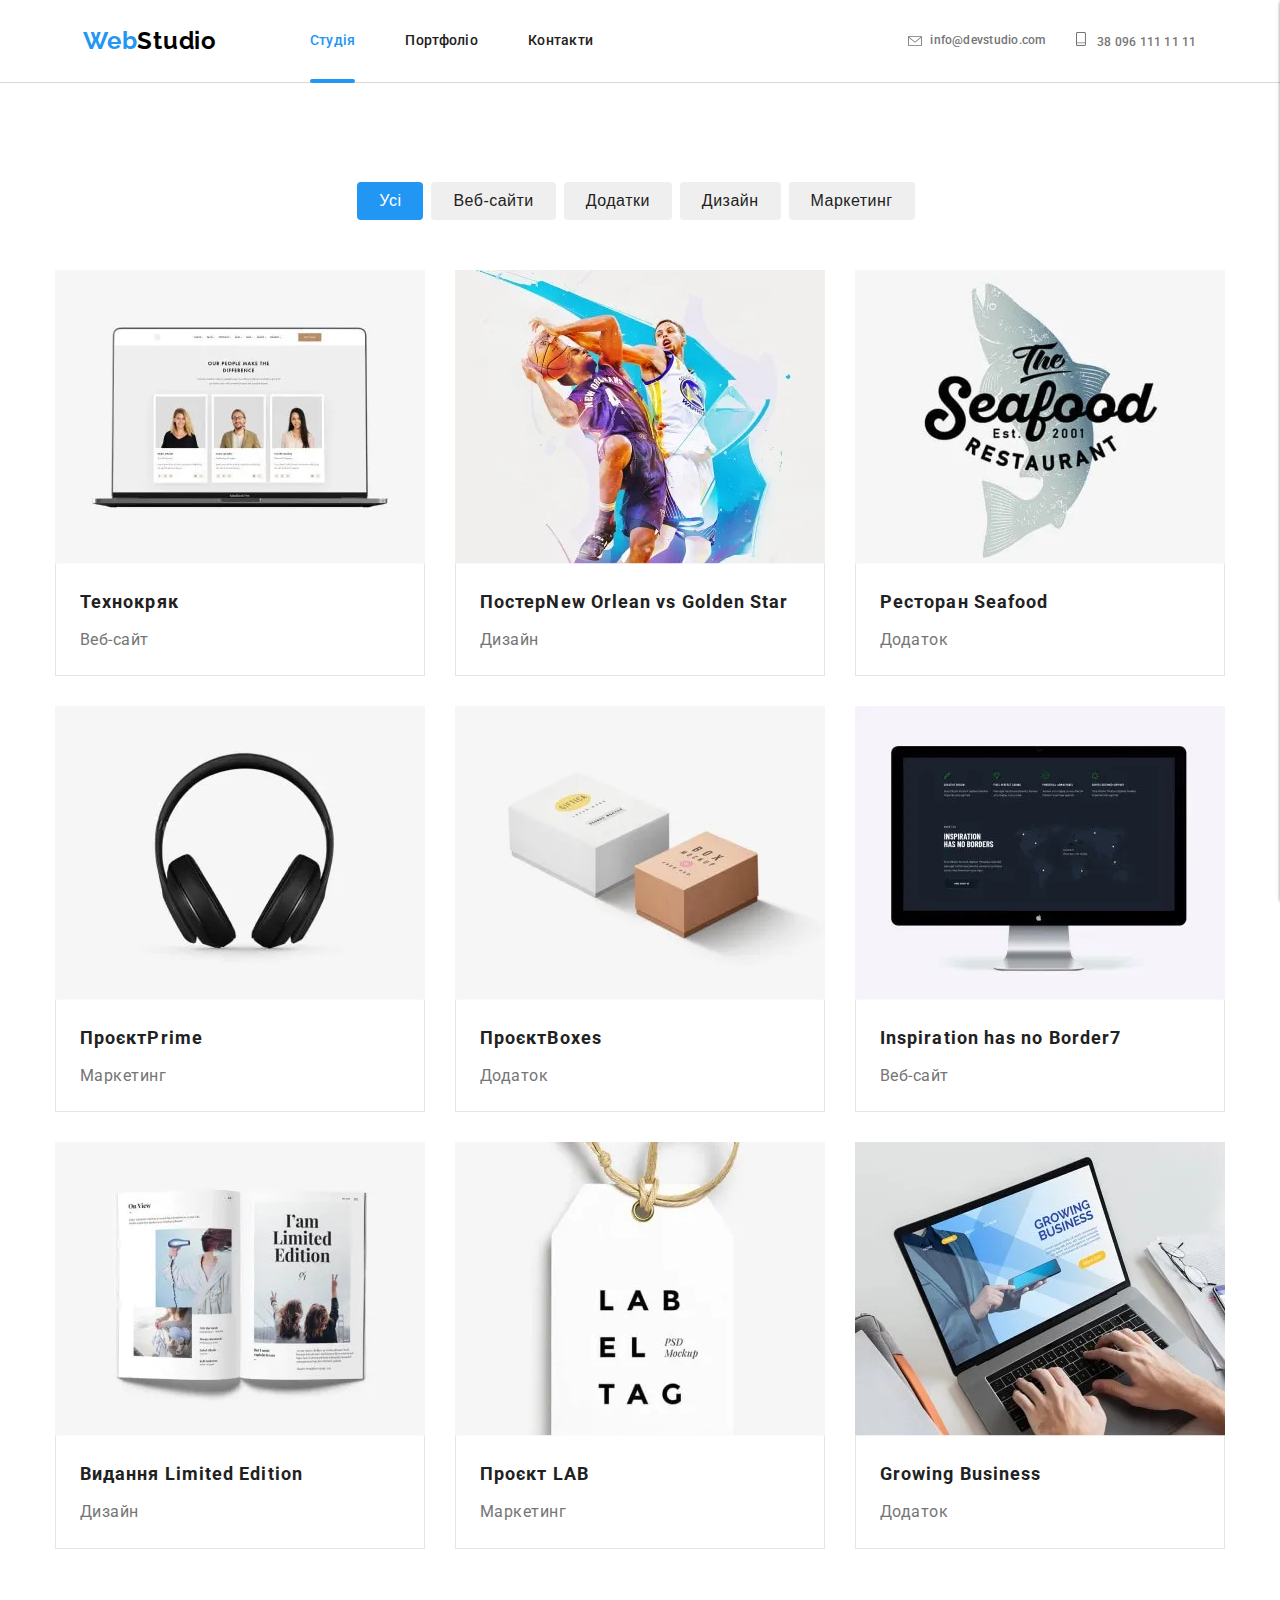
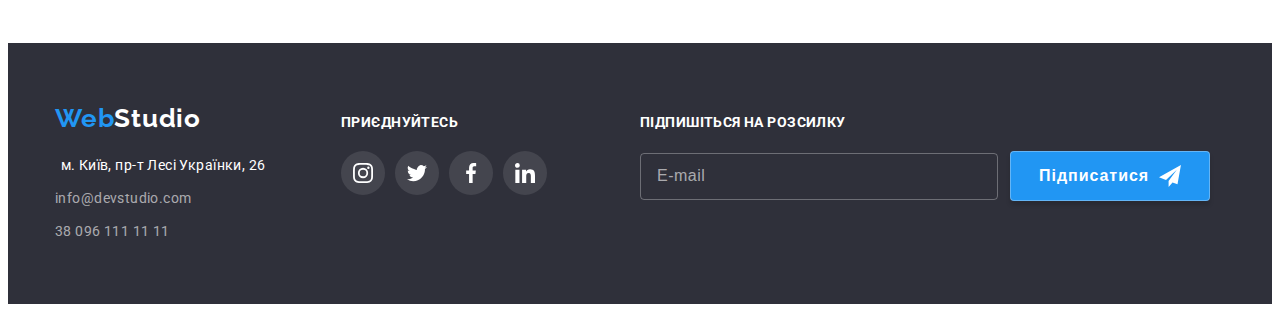
==== commit cdc580ca: "yfghklgf" ====
--- a/portfolio.html
+++ b/portfolio.html
@@ -27,41 +27,44 @@
 
 <body>
   <!-- Header section -->
-
   <header class="header" data-header>
     <div class="header__container container">
-      <a class="header__logo link" href="#" lang="en">Web<span class="header__logo--stud">Studio</span>
-      </a>
-      <div class="header__top">
-        <nav class="nav">
-          <ul class="nav__list list">
-            <li class="nav__item">
-              <a class="nav__link link" href="./index.html">Студія</a>
+      <div class="header__nav">
+        <a class=" header__logo--top header__logo link" href="#" lang="en">Web<span
+            class="header__logo--stud">Studio</span>
+        </a>
+        <div class="header__top">
+          <nav class="nav">
+            <ul class="nav__list list">
+              <li class="nav__item">
+                <a class="nav__link nav__link--active link" href="./index.html">Студія</a>
+              </li>
+              <li class="nav__item">
+                <a class="nav__link link" href="./portfolio.html">Портфоліо</a>
+              </li>
+
+              <li class="nav__item">
+                <a class="nav__link link" href="./index.html">Контакти</a>
+              </li>
+            </ul>
+          </nav>
+          <div class="header__contact list">
+            <a class="header__maill link" href="mailto:info@devstudio.com">
+              <svg width="14" height="10" class="header__maill--icon">
+                <use href="./images/icons.svg#hdr1"></use>
+              </svg>info@devstudio.com</a>
             </li>
-            <li class="nav__item">
-              <a class="nav__link link nav__link--active link" href="./portfolio.html">Портфоліо</a>
+            <a class="header__phone link" href="tel:380961111111"><svg width="10" height="14"
+                class="header__phone--icon">
+                <use href="./images/icons.svg#Vectorhdr_2"></use>
+              </svg>
+              38 096 111 11 11</a>
             </li>
-
-            <li class="nav__item">
-              <a class="nav__link link" href="./index.html">Контакти</a>
-            </li>
-          </ul>
-        </nav>
-        <div class="header__contact list">
-          <a class="header__maill link" href="mailto:info@devstudio.com">
-            <svg width="14" height="10" class="header__maill--icon">
-              <use href="./images/icons.svg#hdr1"></use>
-            </svg>info@devstudio.com</a>
-          </li>
-          <a class="header__phone link" href="tel:380961111111"><svg width="10" height="14" class="header__phone--icon">
-              <use href="./images/icons.svg#Vectorhdr_2"></use>
-            </svg>
-            38 096 111 11 11</a>
-          </li>
+          </div>
         </div>
       </div>
       <button class="menu-btn" type="button" data-menu-open>
-        <svg class="menu-open-icon" width="40" height="40">
+        <svg class="menu-close-icon" width="40" height="40">
           <use href="./images/icons.svg#menu_40pxmenu_1"></use>
         </svg>
       </button>
@@ -407,6 +410,47 @@
       </form>
     </div>
   </footer>
+  <div class="menu-overlay is-open" data-menu>
+    <div class="menu-container">
+      <button class="menu-btn" type="button" data-menu-close>
+        <svg class="menu-close-icon" width="40" height="40">
+          <use href="./images/icons.svg#close_40px"></use>
+        </svg>
+      </button>
+      <ul class="mobile-nav__list list">
+        <li class="mobile-nav__item">
+          <a href="./index.html" class="mobile-link link">Студія</a>
+        </li>
+        <li class="mobile-nav__item">
+          <a href="./portfolio.html" class="mobile-link link mobile-link--active">Портфоліо</a>
+        </li>
+        <li class="mobile-nav__item">
+          <a href="" class="mobile-link link">Контакти</a>
+        </li>
+      </ul>
+      <div class="mobile-contacts">
+        <a class="mobile-contacts__link mobile-contacts__phone link" href="tel:380961111111">
+          +38 096 111 11 11</a>
+        <a class="mobile-contacts__link mobile-contacts__maill link" href="mailto:info@devstudio.com">
+          info@devstudio.com</a>
+      </div>
+      <ul class="mobile-socials list">
+        <li class="mobile-socials__item">
+          <a href="" class="mobile-socials__link link">Instagram</a>
+        </li>
+        <li class="mobile-socials__item">
+          <a href="" class="mobile-socials__link link">Twitter</a>
+        </li>
+        <li class="mobile-socials__item">
+          <a href="" class="mobile-socials__link link">Facebook</a>
+        </li>
+        <li class="mobile-socials__item">
+          <a href="" class="mobile-socials__link link">LinkedIn</a>
+        </li>
+      </ul>
+
+    </div>
+  </div>
   <script src="./js/header-scroll.js"></script>
   <script src="./js/modal.js"></script>
   <script src="./js/menu.js"></script>
--- a/css/main.min.css
+++ b/css/main.min.css
@@ -1 +1 @@
-:root{--main-font: "Roboto", sans-serif;--font-secondary: "Raleway", sans-serif;--accent: #2196f3;--bground: #e5e5e5;--linear-grd: (47, 48, 58, 0.4);--sosial-icon: #afb1b8;--secondary-bg: #f5f4fa;--lidht-bg-ol: #d9d9d9;--main-bg-ol: #2f303a;--hero-bg: rgba(196, 196, 196, 1);--main-tex-ol: black;--main-text: #212121;--secondary-text: #757575;--light-text: #ffffff;--footer-contacts: rgba(255, 255, 255, 0.6);--indent: 30px;--feature-cont: 4;--items: 3;--feature: 2;--company: 6;--cet: 1;--anim-fast: 250ms cubic-bezier(0.4, 0, 0.2, 1);--overlay: rgba(33, 150, 243, 0.9)}.visually-hidden{position:absolute;white-space:nowrap;width:1px;height:1px;overflow:hidden;border:0;padding:0;clip:rect(0 0 0 0);-webkit-clip-path:inset(50%);clip-path:inset(50%);margin:-1px}body{font-family:var(--main-font);color:var(--main-tex-ol)}.no-scroll{overflow:hidden}*,*::before,*::after{-webkit-box-sizing:border-box;box-sizing:border-box}.link{text-decoration:none}.list,.adress-contakt{list-style:none;padding:0;margin:0}h1,h2,h3,h4,h5,h6,p{margin:0}.no-scroll{overflow:hidden}img{display:block;max-width:100%;height:auto;-o-object-fit:cover;object-fit:cover;-o-object-position:center;object-position:center}.card-set{display:-webkit-box;display:-ms-flexbox;display:flex;-ms-flex-wrap:wrap;flex-wrap:wrap;-webkit-box-pack:center;-ms-flex-pack:center;justify-content:center;gap:var(--indent);padding-top:40px}.card-set__border{background-color:var(--light-text);border-top:none;border-right:1px solid var(--bground);border-bottom:1px solid var(--bground);border-left:1px solid var(--bground);padding-top:20px;padding-bottom:20px;padding-left:24px;padding-right:24px;cursor:pointer}.card-set__name{font-style:normal;font-weight:700;font-size:18px;line-height:2;margin-bottom:5px;letter-spacing:.06em;color:var(--main-text)}.card-set__project{position:relative;overflow:hidden;-webkit-transition:-webkit-box-shadow var(--anim-fast);transition:-webkit-box-shadow var(--anim-fast);transition:box-shadow var(--anim-fast);transition:box-shadow var(--anim-fast), -webkit-box-shadow var(--anim-fast)}.card-set__overlay{position:absolute;top:0;left:0;-webkit-transform:translateY(100%);transform:translateY(100%);display:-webkit-box;display:-ms-flexbox;display:flex;-webkit-box-align:center;-ms-flex-align:center;align-items:center;-webkit-box-pack:center;-ms-flex-pack:center;justify-content:center;width:100%;height:100%;padding:63px 24px;background-color:var(--overlay);-webkit-backdrop-filter:blur(3px);backdrop-filter:blur(3px);-webkit-transition:-webkit-transform var(--anim-fast);transition:-webkit-transform var(--anim-fast);transition:transform var(--anim-fast);transition:transform var(--anim-fast), -webkit-transform var(--anim-fast)}.card-set__link:hover .card-set__overlay{-webkit-transform:translateY(0);transform:translateY(0);outline:0}.card-set__overlay-text{width:100%;height:168px;left:239px;top:325px;font-style:normal;font-weight:400;font-size:18px;line-height:1.44;letter-spacing:.03em;color:var(--light-text)}.card-set__image{display:block;margin-bottom:0;width:100%}.card-set__link{-webkit-transition:box-shadov var(--anim-fast);transition:box-shadov var(--anim-fast)}.card-set__link:hover,.card-set__link:focus{-webkit-box-shadow:0px 1px 1px rgba(0,0,0,.12),0px 4px 4px rgba(0,0,0,.06),1px 4px 6px rgba(0,0,0,.16);box-shadow:0px 1px 1px rgba(0,0,0,.12),0px 4px 4px rgba(0,0,0,.06),1px 4px 6px rgba(0,0,0,.16);outline:0}.card-set__image{cursor:pointer}.card-set__text{font-style:normal;font-weight:400;font-size:16px;line-height:1.9;letter-spacing:.03em;color:var(--secondary-text)}.card-set__link{-ms-flex-preferred-size:calc((100% - var(--indent)*(var(--cet) - 1))/var(--cet));flex-basis:calc((100% - var(--indent)*(var(--cet) - 1))/var(--cet))}@media screen and (min-width: 768px){.card-set{-webkit-box-pack:justify;-ms-flex-pack:justify;justify-content:space-between;padding-top:30px}}@media screen and (min-width: 1200px){.card-set{-webkit-box-pack:justify;-ms-flex-pack:justify;justify-content:space-between;padding-top:50px}}@media screen and (min-width: 768px){.card-set__link{-ms-flex-preferred-size:calc((100% - var(--indent)*(var(--feature) - 1))/var(--feature));flex-basis:calc((100% - var(--indent)*(var(--feature) - 1))/var(--feature))}}@media screen and (min-width: 1200px){.card-set__link{-ms-flex-preferred-size:calc((100% - var(--indent)*(var(--items) - 1))/var(--items));flex-basis:calc((100% - var(--indent)*(var(--items) - 1))/var(--items))}}.container{padding-left:15px;padding-right:15px;margin-left:auto;margin-right:auto}@media screen and (min-width: 480px){.container{width:480px}}@media screen and (min-width: 768px){.container{width:768px}}@media screen and (min-width: 1200px){.container{width:1200px}}.button{font-style:normal;font-weight:500;font-size:16px;line-height:1.6;padding-top:6px;padding-right:22px;padding-bottom:6px;padding-left:22px;text-align:center;letter-spacing:.03em;color:var(--main-text);border-radius:4px;border:0;cursor:pointer;-webkit-transition:color var(--anim-fast),background-color var(--anim-fast),-webkit-box-shadow var(--anim-fast);transition:color var(--anim-fast),background-color var(--anim-fast),-webkit-box-shadow var(--anim-fast);transition:color var(--anim-fast),background-color var(--anim-fast),box-shadow var(--anim-fast);transition:color var(--anim-fast),background-color var(--anim-fast),box-shadow var(--anim-fast),-webkit-box-shadow var(--anim-fast)}.button:hover,.button:focus{background-color:var(--accent);color:var(--light-text);-webkit-box-shadow:0px 3px 1px rgba(0,0,0,.1),0px 1px 2px rgba(0,0,0,.08),0px 2px 2px rgba(0,0,0,.12);box-shadow:0px 3px 1px rgba(0,0,0,.1),0px 1px 2px rgba(0,0,0,.08),0px 2px 2px rgba(0,0,0,.12);outline:0}.backdrop{position:fixed;top:0;left:0;display:-webkit-box;display:-ms-flexbox;display:flex;-webkit-box-align:center;-ms-flex-align:center;align-items:center;-webkit-box-pack:center;-ms-flex-pack:center;justify-content:center;z-index:1000;width:100%;height:100%;background-color:rgba(0,0,0,.2);opacity:1;visibility:visible;pointer-events:initial;-webkit-transition:opacity var(--anim-fast),visibility var(--anim-fast);transition:opacity var(--anim-fast),visibility var(--anim-fast)}.backdrop.is-hidden .modal{opacity:0;-webkit-transform:translate(-50%, -50%) scale(0.3) rotate(0.5turn);transform:translate(-50%, -50%) scale(0.3) rotate(0.5turn)}.backdrop.is-hidden{opacity:0;visibility:hidden;pointer-events:none}.modal{display:block;position:absolute;max-width:450px;max-height:609px;top:221px;padding:40px;background:var(--light-text);-webkit-box-shadow:0px 1px 3px rgba(0,0,0,.12),0px 1px 1px rgba(0,0,0,.14),0px 2px 1px rgba(0,0,0,.2);box-shadow:0px 1px 3px rgba(0,0,0,.12),0px 1px 1px rgba(0,0,0,.14),0px 2px 1px rgba(0,0,0,.2);border-radius:4px;top:50%;left:50%;-webkit-transform:translate(-50%, -50%) scale(1) rotate(0);transform:translate(-50%, -50%) scale(1) rotate(0);opacity:1;-webkit-transition:opacity var(--anim-fast),-webkit-transform var(--anim-fast);transition:opacity var(--anim-fast),-webkit-transform var(--anim-fast);transition:transform var(--anim-fast),opacity var(--anim-fast);transition:transform var(--anim-fast),opacity var(--anim-fast),-webkit-transform var(--anim-fast)}@media screen and (min-width: 1200px){.modal{max-width:528px;min-height:581px}}.modal__btn{position:absolute;top:8px;right:8px;display:-webkit-box;display:-ms-flexbox;display:flex;-webkit-box-align:center;-ms-flex-align:center;align-items:center;-webkit-box-pack:center;-ms-flex-pack:center;justify-content:center;width:30px;height:30px;padding:0;border-radius:50%;background:var(--light-text);border:1px solid rgba(0,0,0,.1);background-color:rgba(0,0,0,0);cursor:pointer;opacity:1;visibility:visible;pointer-events:initial;-webkit-transition:opcity 250ms ease-out,visibility 250ms ease-out;transition:opcity 250ms ease-out,visibility 250ms ease-out}.modal__btn-icon{-webkit-transition:color var(--anim-fast);transition:color var(--anim-fast)}.modal__btn-icon:hover,.modal__btn-icon:focus{fill:var(--accent)}.modal__btn-icon:active{fill:var(--accent)}.form{display:-webkit-box;display:-ms-flexbox;display:flex;-webkit-box-orient:vertical;-webkit-box-direction:normal;-ms-flex-direction:column;flex-direction:column;-webkit-box-pack:center;-ms-flex-pack:center;justify-content:center}.form__title{display:inline-block;width:370px;font-style:normal;font-weight:700;font-size:20px;line-height:1.5;text-align:center;letter-spacing:.03em;color:var(--main-text);margin-bottom:12px}@media screen and (min-width: 1200px){.form__title{width:448px}}.form__group{position:relative;width:100%;margin-bottom:10px}.form__label{display:inline-block;margin-bottom:4px;font-style:normal;font-weight:400;font-size:12px;line-height:1.16;letter-spacing:.01em;color:var(--secondary-text)}.form__icon{display:inline-block;position:absolute;top:50%;left:18px;border:0;cursor:pointer;-webkit-transition:fill var(--anim-fast);transition:fill var(--anim-fast)}.form__input{display:inline-block;width:100%;padding-top:11px;padding-bottom:11px;padding-left:42px;fill:var(--main-text);border:1px solid rgba(33,33,33,.2);border-radius:4px;-webkit-transition:border-color var(--anim-fast);transition:border-color var(--anim-fast);cursor:pointer}.form__icon:active{fill:var(--accent)}.form__modal-comment:hover,.form__modal-comment:focus,.form__input:hover,.form__input:focus{border:1px solid var(--accent);outline:0;border-radius:4px}.form__input:hover+.form__icon{fill:var(--accent)}.form__input:focus+.form__icon{fill:var(--accent)}.form__comment{display:-webkit-box;display:-ms-flexbox;display:flex;-webkit-box-orient:vertical;-webkit-box-direction:normal;-ms-flex-direction:column;flex-direction:column;margin-bottom:20px}.form__label-comment{display:inline-block;font-style:normal;font-weight:400;font-size:12px;line-height:1.16;letter-spacing:.01em;margin-bottom:4px;color:var(--secondary-text)}.form__modal-comment{width:100%;padding:12px 16px;resize:none;border:1px solid rgba(33,33,33,.2);border-radius:4px;-webkit-transition:border-color var(--anim-fast);transition:border-color var(--anim-fast)}.form__comment-text::-webkit-input-placeholder{font-style:normal;font-weight:400;font-size:12px;line-height:1.16;letter-spacing:.01em;color:rgba(117,117,117,.5)}.form__comment-text::-moz-placeholder{font-style:normal;font-weight:400;font-size:12px;line-height:1.16;letter-spacing:.01em;color:rgba(117,117,117,.5)}.form__comment-text:-ms-input-placeholder{font-style:normal;font-weight:400;font-size:12px;line-height:1.16;letter-spacing:.01em;color:rgba(117,117,117,.5)}.form__comment-text::-ms-input-placeholder{font-style:normal;font-weight:400;font-size:12px;line-height:1.16;letter-spacing:.01em;color:rgba(117,117,117,.5)}.form__comment-text::placeholder{font-style:normal;font-weight:400;font-size:12px;line-height:1.16;letter-spacing:.01em;color:rgba(117,117,117,.5)}.form__btn--forum{display:-webkit-inline-box;display:-ms-inline-flexbox;display:inline-flex;width:200px;margin-right:auto;margin-left:auto;padding-top:10px;padding-right:52px;padding-bottom:10px;padding-left:52px;border:0;background:var(--accent);-webkit-box-shadow:0px 4px 4px rgba(0,0,0,.15);box-shadow:0px 4px 4px rgba(0,0,0,.15);border-radius:4px;cursor:pointer;-webkit-transition:background-color var(--anim-fast);transition:background-color var(--anim-fast)}.form__btn--text{font-style:normal;font-weight:700;font-size:16px;line-height:1.87;letter-spacing:.06em;color:var(--light-text)}.form__btn--text:hover,.form__btn--text:focus{color:var(--lidht-bg-ol)}.form__btn--forum:hover,.form__btn--forum:focus{-webkit-box-shadow:0px 4px 4px rgba(0,0,0,.15);box-shadow:0px 4px 4px rgba(0,0,0,.15)}.form__form-agreement{display:-webkit-box;display:-ms-flexbox;display:flex;-webkit-box-align:center;-ms-flex-align:center;align-items:center;-webkit-box-pack:center;-ms-flex-pack:center;justify-content:center;gap:8px;margin-bottom:30px}.form__icon-registraat{display:inline-block;top:50%;left:18px;border:0;cursor:pointer;-webkit-transition:fill var(--anim-fast);transition:fill var(--anim-fast)}.form__checkbox:checked+.form__icon-registrat .form__icon-uncheck{opacity:0;-webkit-transition:opacity var(--anim-fast);transition:opacity var(--anim-fast)}.form__icon-check{opacity:0;fill:var(--main-text);-webkit-transition:opacity var(--anim-fast);transition:opacity var(--anim-fast)}.form__checkbox:checked+.form__icon-registrat .form__icon-check{opacity:1}.form__form-agreement--text{font-style:normal;font-weight:400;font-size:12px;line-height:1.16;letter-spacing:.03em;-webkit-user-select:none;-moz-user-select:none;-ms-user-select:none;user-select:none;text-underline-position:under;color:var(--secondary-text)}@media screen and (min-width: 1200px){.form__form-agreement--text{font-size:14px;line-height:1.71}}.form__form-agreement-link{color:var(--accent)}.subscription{display:-webkit-box;display:-ms-flexbox;display:flex;-webkit-box-orient:vertical;-webkit-box-direction:normal;-ms-flex-direction:column;flex-direction:column;width:100%}.subscription .subscription__text{display:block;text-align:center;margin-bottom:20px;font-style:normal;font-weight:700;font-size:14px;line-height:1.14;letter-spacing:.03em;text-transform:uppercase;color:var(--light-text)}@media screen and (min-width: 1200px){.subscription .subscription__text{text-align:left}}.subscription .subscription__footer{display:-webkit-box;display:-ms-flexbox;display:flex;-webkit-box-orient:vertical;-webkit-box-direction:normal;-ms-flex-direction:column;flex-direction:column;-webkit-box-align:center;-ms-flex-align:center;align-items:center}@media screen and (min-width: 1200px){.subscription .subscription__footer{-webkit-box-orient:horizontal;-webkit-box-direction:normal;-ms-flex-direction:row;flex-direction:row;-webkit-box-align:baseline;-ms-flex-align:baseline;align-items:baseline;gap:12px}}.subscription .subscription__maill{width:450px}@media screen and (min-width: 1200px){.subscription .subscription__maill{width:358px}}.subscription .subscription__input{display:block;width:100%;max-height:50px;padding-top:15px;padding-left:16px;padding-bottom:15px;margin-bottom:20px;background-color:rgba(0,0,0,0);border-radius:4px;cursor:pointer;border:1px solid rgba(255,255,255,.3);-webkit-transition:border var(--anim-fast);transition:border var(--anim-fast)}@media screen and (min-width: 1200px){.subscription .subscription__input{margin-bottom:0}}.subscription .subscription__input-text::-webkit-input-placeholder{font-style:normal;font-weight:400;font-size:16px;line-height:1.25;letter-spacing:.03em;color:rgba(255,255,255,.6)}.subscription .subscription__input-text::-moz-placeholder{font-style:normal;font-weight:400;font-size:16px;line-height:1.25;letter-spacing:.03em;color:rgba(255,255,255,.6)}.subscription .subscription__input-text:-ms-input-placeholder{font-style:normal;font-weight:400;font-size:16px;line-height:1.25;letter-spacing:.03em;color:rgba(255,255,255,.6)}.subscription .subscription__input-text::-ms-input-placeholder{font-style:normal;font-weight:400;font-size:16px;line-height:1.25;letter-spacing:.03em;color:rgba(255,255,255,.6)}.subscription .subscription__input-text::placeholder{font-style:normal;font-weight:400;font-size:16px;line-height:1.25;letter-spacing:.03em;color:rgba(255,255,255,.6)}.subscription .subscription__btn-forum{width:200px;height:50px;padding-top:10px;padding-bottom:10px;padding-left:28px;padding-right:28px;border:1px solid rgba(255,255,255,.3);background:var(--accent);-webkit-box-shadow:0px 4px 4px rgba(0,0,0,.15);box-shadow:0px 4px 4px rgba(0,0,0,.15);border-radius:4px;cursor:pointer;-webkit-transition:color var(--anim-fast) box-shadow var(--anim-fast);transition:color var(--anim-fast) box-shadow var(--anim-fast)}.subscription .subscription__btn-text{font-style:normal;font-weight:700;font-size:16px;line-height:1.87px;display:-webkit-box;display:-ms-flexbox;display:flex;-webkit-box-align:center;-ms-flex-align:center;align-items:center;text-align:center;letter-spacing:.06em;color:var(--light-text)}.subscription .subscription__icon{fill:var(--light-text);margin-left:10px;display:-webkit-box;display:-ms-flexbox;display:flex;-webkit-box-align:center;-ms-flex-align:center;align-items:center;text-align:center;letter-spacing:.06em;color:var(--light-text)}.subscription .subscription__input:hover,.subscription .subscription__input:focus{outline:0;color:var(--lidht-bg-ol);-webkit-box-shadow:0px 4px 4px rgba(0,0,0,.15);box-shadow:0px 4px 4px rgba(0,0,0,.15)}.subscription .subscription__btn-forum:hover,.subscription .subscription__btn-forum:focus{outline:0;color:var(--lidht-bg-ol);-webkit-box-shadow:0px 4px 4px rgba(0,0,0,.15);box-shadow:0px 4px 4px rgba(0,0,0,.15)}.subscription .subscription__btn-forum:hover .subscription__icon{fill:var(--lidht-bg-ol)}.subscription .subscription__icon:focus .subscription__icon{fill:var(--lidht-bg-ol)}.menu-btn{position:absolute;display:block;top:10px;right:15px;width:40px;height:40px;border:none;cursor:pointer;background:rgba(0,0,0,0)}.menu-btn:active{fill:var(--accent);outline:0}@media screen and (min-width: 768px){.menu-btn{display:none}}.menu-overlay{position:fixed;width:100%;height:100%;top:0;right:0;z-index:120;background-color:var(--light-text);-webkit-box-shadow:0px 4px 8px rgba(0,0,0,.04),0px 2px 4px rgba(0,0,0,.08),0px 1px 3px rgba(0,0,0,.16);box-shadow:0px 4px 8px rgba(0,0,0,.04),0px 2px 4px rgba(0,0,0,.08),0px 1px 3px rgba(0,0,0,.16);-webkit-transform:translateX(0);transform:translateX(0)}.menu-overlay.is-open{-webkit-transform:translateX(100%);transform:translateX(100%)}.menu-container{display:-webkit-box;display:-ms-flexbox;display:flex;-webkit-box-orient:vertical;-webkit-box-direction:normal;-ms-flex-direction:column;flex-direction:column;width:100%;height:100%;padding-top:48px;padding-bottom:48px;padding-left:40px;background-color:var(--light-text);-webkit-box-shadow:0px 4px 8px rgba(0,0,0,.04),0px 2px 4px rgba(0,0,0,.08),0px 1px 3px rgba(0,0,0,.16);box-shadow:0px 4px 8px rgba(0,0,0,.04),0px 2px 4px rgba(0,0,0,.08),0px 1px 3px rgba(0,0,0,.16);-webkit-transition:-webkit-transform var(--anim-fast);transition:-webkit-transform var(--anim-fast);transition:transform var(--anim-fast);transition:transform var(--anim-fast), -webkit-transform var(--anim-fast)}.mobile-nav__list{display:-webkit-box;display:-ms-flexbox;display:flex;-webkit-box-orient:vertical;-webkit-box-direction:normal;-ms-flex-direction:column;flex-direction:column;gap:32px}.mobile-nav__list:nth-child(3n-1){margin-bottom:auto}.mobile-contacts{display:-webkit-box;display:-ms-flexbox;display:flex;-webkit-box-orient:vertical;-webkit-box-direction:normal;-ms-flex-direction:column;flex-direction:column}.mobile-link{font-style:normal;font-weight:500;font-size:40px;line-height:1.17;letter-spacing:.02em;color:var(--main-text)}.mobile-link--active{color:var(--accent)}.mobile-socials{display:-webkit-box;display:-ms-flexbox;display:flex;-ms-flex-wrap:wrap;flex-wrap:wrap;gap:10px}.mobile-socials__item:not(:last-child){display:-webkit-box;display:-ms-flexbox;display:flex;-ms-flex-wrap:wrap;flex-wrap:wrap;padding-right:10px;border-right:1px solid rgba(33,33,33,.2)}.mobile-socials__link{font-style:normal;font-weight:500;font-size:18px;line-height:1.22;letter-spacing:.02em;color:var(--accent)}.mobile-contacts__phone{display:inline-block;margin-bottom:32px;font-style:normal;font-weight:500;font-size:34px;line-height:1.17;letter-spacing:.02em;color:var(--accent)}.mobile-contacts__maill{display:inline-block;margin-bottom:64px;font-style:normal;font-weight:500;font-size:24px;line-height:1.17;letter-spacing:.02em;color:var(--secondary-text)}.header{position:fixed;display:-webkit-box;display:-ms-flexbox;display:flex;top:0;left:0;z-index:3;width:100%;min-height:60px;background-color:var(--light-text);border-bottom:1px solid var(--lidht-bg-ol)}.header .header__logo{display:-webkit-box;display:-ms-flexbox;display:flex;font-family:var(--font-secondary);font-style:normal;font-weight:700;font-size:24px;line-height:1.19;letter-spacing:.03em;outline:0;color:var(--accent)}.header .header__logo .header__logo--stud{color:var(--main-tex-ol)}@media screen and (min-width: 768px){.header .header__logo{margin-right:88px}}@media screen and (min-width: 1200px){.header .header__logo{margin-right:93px}}.header .header__container{display:-webkit-box;display:-ms-flexbox;display:flex;-webkit-box-align:center;-ms-flex-align:center;align-items:center;-webkit-box-pack:justify;-ms-flex-pack:justify;justify-content:space-between;width:100%;padding-left:15px;padding-right:15px;z-index:99}.header .header__container .header__top{display:-webkit-box;display:-ms-flexbox;display:flex;-webkit-box-align:center;-ms-flex-align:center;align-items:center}@media screen and (min-width: 768px){.header .header__container .header{position:static}}@media screen and (max-width: 767px){.header .header__container .header__top{display:none}}.header .header__container .header__contact{display:-webkit-box;display:-ms-flexbox;display:flex}.header .header__container .header__maill{display:-webkit-box;display:-ms-flexbox;display:flex;-webkit-box-align:center;-ms-flex-align:center;align-items:center;margin-left:auto}.header .header__container .header__maill:hover,.header .header__container .header__phone:focus,.header .header__container .header__maill:focus,.header .header__container .header__phone:hover{color:var(--accent);outline:0}.header .header__maill,.header .header__phone{font-style:normal;font-weight:500;font-size:12px;line-height:1.16;letter-spacing:.02em;color:var(--secondary-text);-webkit-transition:color var(--anim-fast);transition:color var(--anim-fast)}@media screen and (mix-width: 1200px){.header .header__maill,.header .header__phone{font-size:14px}}.header .header__phone--icon,.header .header__maill--icon{margin-right:8px;fill:currentColor}@media screen and (min-width: 1200px){.header__container{-webkit-box-align:center;-ms-flex-align:center;align-items:center;max-width:1200px}}@media screen and (min-width: 768px){.header__contact{-webkit-box-orient:vertical;-webkit-box-direction:normal;-ms-flex-direction:column;flex-direction:column;gap:10px;padding-top:21px;padding-bottom:21px;margin-left:96px}}@media screen and (min-width: 1200px){.header__contact{-webkit-box-orient:horizontal;-webkit-box-direction:normal;-ms-flex-direction:row;flex-direction:row;-webkit-box-align:center;-ms-flex-align:center;align-items:center;gap:30px;padding-top:32px;padding-bottom:32px;margin-left:315px}}@media screen and (max-width: 767px){.header__contact{display:none}}@media screen and (min-width: 768px){.header__logo{margin-right:88px;line-height:1.16}}.nav{font-style:normal;font-weight:500;font-size:14px;line-height:1.14;letter-spacing:.02em}.nav__list{display:-webkit-box;display:-ms-flexbox;display:flex;-webkit-box-align:center;-ms-flex-align:center;align-items:center;gap:50px}.nav__item{position:relative;padding-top:32px;padding-bottom:32px}.nav__link{padding-top:32px;padding-bottom:32px;-webkit-transition:color var(--anim-fast);transition:color var(--anim-fast);color:var(--main-text)}.nav__link:hover,.nav__link:focus{color:var(--accent);outline:0}.nav__link:active{color:var(--accent)}.nav__link--active[href="./index.html"]{color:var(--accent)}.nav__link--active[href="./portfolio.html"]{color:var(--accent)}.nav__link--active::after{content:"";position:absolute;bottom:-2px;left:0;display:block;width:100%;height:4px;border-radius:2px;background-color:var(--accent)}@media screen and (max-width: 767px){.nav{display:none}}.hero-image{width:100%;height:600px;background-image:-webkit-gradient(linear, left top, left bottom, from(rgba(47, 48, 58, 0.4)), to(rgba(47, 48, 58, 0.4))),url(../images/hero/img-hdr_2.webp),url(../images/hero/Img-hdr_2@2x.webp),url(../images/hero/img-hd_1@2x.jpg),url(../images/hero/Img-hdr_2@2x.jpg);background-image:linear-gradient(to bottom, rgba(47, 48, 58, 0.4), rgba(47, 48, 58, 0.4)),url(../images/hero/img-hdr_2.webp),url(../images/hero/Img-hdr_2@2x.webp),url(../images/hero/img-hd_1@2x.jpg),url(../images/hero/Img-hdr_2@2x.jpg);background-color:var(--hero-bg);background-size:cover;background-position:center;background-repeat:no-repeat}@media screen and (max-width: 1199px){.hero-image{width:100%;height:400px;background-image:-webkit-gradient(linear, left top, left bottom, from(rgba(47, 48, 58, 0.4)), to(rgba(47, 48, 58, 0.4))),url(../images/hero/img_tb-3.webp),url(../images/hero/tb3@2x.webp),url(../images/hero/img_tb-1/.jpg),url(../images/hero/img_tb-1@2.jpg);background-image:linear-gradient(to bottom, rgba(47, 48, 58, 0.4), rgba(47, 48, 58, 0.4)),url(../images/hero/img_tb-3.webp),url(../images/hero/tb3@2x.webp),url(../images/hero/img_tb-1/.jpg),url(../images/hero/img_tb-1@2.jpg)}}@media screen and (max-width: 767px){.hero-image{width:100%;min-height:400px;background-image:-webkit-gradient(linear, left top, left bottom, from(rgba(47, 48, 58, 0.4)), to(rgba(47, 48, 58, 0.4))),url(../images/hero/img-hd_1.webp),url(../images/hero/img-hd_1@2x.webp),url(../../images/hero/img-hd_1.jpg),url(../../images/hero/img-hd_1@2x.jpg);background-image:linear-gradient(to bottom, rgba(47, 48, 58, 0.4), rgba(47, 48, 58, 0.4)),url(../images/hero/img-hd_1.webp),url(../images/hero/img-hd_1@2x.webp),url(../../images/hero/img-hd_1.jpg),url(../../images/hero/img-hd_1@2x.jpg)}}.hero-text{display:-webkit-box;display:-ms-flexbox;display:flex;-webkit-box-orient:vertical;-webkit-box-direction:normal;-ms-flex-direction:column;flex-direction:column;-webkit-box-pack:center;-ms-flex-pack:center;justify-content:center;-webkit-box-align:center;-ms-flex-align:center;align-items:center;max-width:360px;padding-top:118px;padding-bottom:118px;margin-top:60px;margin-left:auto;margin-right:auto}@media screen and (min-width: 768px){.hero-text{margin-top:80px}}@media screen and (min-width: 1200px){.hero-text{display:-webkit-box;display:-ms-flexbox;display:flex;-webkit-box-orient:vertical;-webkit-box-direction:normal;-ms-flex-direction:column;flex-direction:column;-webkit-box-align:center;-ms-flex-align:center;align-items:center;margin-top:80px;padding-top:200px;padding-bottom:200px;max-width:696px}}.hero-image__title{display:inline;font-style:normal;font-weight:900;font-size:26px;line-height:1.61;text-align:center;letter-spacing:.06em;text-transform:uppercase;color:var(--light-text);margin-bottom:30px}@media screen and (min-width: 1200px){.hero-image__title{font-size:44px;line-height:1.36}}.hero-image__btn{padding:10px 24px;border-radius:4px;margin-left:auto;margin-right:auto;background:var(--accent);-webkit-transition:color var(--anim-fast),-webkit-box-shadow var(--anim-fast);transition:color var(--anim-fast),-webkit-box-shadow var(--anim-fast);transition:color var(--anim-fast),box-shadow var(--anim-fast);transition:color var(--anim-fast),box-shadow var(--anim-fast),-webkit-box-shadow var(--anim-fast);cursor:pointer;outline:0;border:0}.hero-image__btn--text{font-style:normal;font-weight:700;font-size:16px;line-height:1.87;display:-webkit-box;display:-ms-flexbox;display:flex;-webkit-box-align:center;-ms-flex-align:center;align-items:center;text-align:center;letter-spacing:.06em;color:var(--light-text);cursor:pointer}.hero-image__btn:active,.hero-image__btn:hover,.hero-image__btn:focus{color:var(--lidht-bg-ol);-webkit-box-shadow:0px 4px 4px rgba(0,0,0,.15);box-shadow:0px 4px 4px rgba(0,0,0,.15)}.content{padding-top:60px;padding-bottom:60px}@media screen and (min-width: 1200px){.content{padding-top:94px;padding-bottom:94px}}.feature{display:-webkit-box;display:-ms-flexbox;display:flex;-ms-flex-wrap:wrap;flex-wrap:wrap;-webkit-box-pack:center;-ms-flex-pack:center;justify-content:center;gap:var(--indent)}@media screen and (max-width: 767px){.feature__section:not(:last-child){margin-bottom:30px}}@media screen and (min-width: 1200px){.feature__section{width:calc((100% - var(--indent)*(var(--feature-cont) - 1))/var(--feature-cont))}}@media screen and (min-width: 768px){.feature__section{width:calc((100% - var(--indent)*(var(--feature) - 1))/var(--feature))}}.feature__feature-pic{display:-webkit-box;display:-ms-flexbox;display:flex;-webkit-box-align:center;-ms-flex-align:center;align-items:center;-webkit-box-pack:center;-ms-flex-pack:center;justify-content:center;margin-bottom:30px;background-color:var(--secondary-bg)}.feature__icon{max-width:450px;height:120px;padding-top:25px;padding-bottom:25px;fill:var(--main-text)}@media screen and (min-width: 1200px){.feature_icon{padding-top:30px;padding-bottom:30px}}.feature__title{margin-bottom:10px;font-style:normal;font-weight:700;font-size:14px;line-height:1.14;text-align:center;letter-spacing:.03em;text-transform:uppercase;color:var(--main-text)}@media screen and (min-width: 768px){.feature__title{display:inline-block}}.feature__text{font-style:normal;font-weight:400;font-size:14px;line-height:1.71;letter-spacing:.03em;color:var(--secondary-text)}@media screen and (min-width: 1200px){.feature{-ms-flex-wrap:nowrap;flex-wrap:nowrap}}.team{padding-top:60px;padding-bottom:60px;background-color:var(--secondary-bg)}@media screen and (min-width: 1200px){.team{padding-top:94px;padding-bottom:94px}}.team__title{margin-bottom:50px;font-style:normal;font-weight:700;font-size:36px;line-height:1.17;text-align:center;letter-spacing:.03em c;color:var(--main-text)}.team__list{display:-webkit-box;display:-ms-flexbox;display:flex;-ms-flex-wrap:wrap;flex-wrap:wrap;-webkit-box-pack:center;-ms-flex-pack:center;justify-content:center;gap:var(--indent)}@media screen and (min-width: 1200px){.team__list{-ms-flex-wrap:nowrap;flex-wrap:nowrap}}.team__item{background-color:var(--light-text);-webkit-box-shadow:0px 1px 3px rgba(0,0,0,.12),0px 1px 1px rgba(0,0,0,.14),0px 2px 1px rgba(0,0,0,.2);box-shadow:0px 1px 3px rgba(0,0,0,.12),0px 1px 1px rgba(0,0,0,.14),0px 2px 1px rgba(0,0,0,.2);border-radius:0px 0px 4px 4px}@media screen and (min-width: 768px){.team__item{width:calc((100% - var(--indent)*(var(--feature) - 1))/var(--feature))}}.team__photo{margin-bottom:30px;border-bottom:none;cursor:pointer}.team__persson{margin-bottom:10px;font-style:normal;font-weight:500;font-size:16px;line-height:1.19;letter-spacing:.03em;text-align:center;color:var(--main-text)}.team__info{margin-bottom:16px;font-style:normal;font-weight:400;font-size:16px;line-height:1.19;letter-spacing:.03em;text-align:center;color:var(--secondary-text);cursor:pointer}.team__sosial-links{display:-webkit-box;display:-ms-flexbox;display:flex;gap:10px;-webkit-box-pack:center;-ms-flex-pack:center;justify-content:center;padding-bottom:30px}.team__sosial-item{display:-webkit-box;display:-ms-flexbox;display:flex;-webkit-box-align:center;-ms-flex-align:center;align-items:center;-webkit-box-pack:center;-ms-flex-pack:center;justify-content:center;width:44px;height:44px;background-color:var(--light-text);border-radius:50%;-webkit-transition:color var(--anim-fast),fill var(--anim-fast),background-color var(--anim-fast);transition:color var(--anim-fast),fill var(--anim-fast),background-color var(--anim-fast)}.team__sosial-item:hover,.team__sosial-item:focus{background-color:var(--accent);outline:0}.team__sosial-icon{fill:var(--sosial-icon);-webkit-transition:fill var(--anim-fast);transition:fill var(--anim-fast)}.team__sosial-link:hover .team__sosial-icon{fill:var(--light-text)}.team__sosial-item:focus .team__sosial-icon{fill:var(--light-text)}.main__filters{min-width:400px;padding-top:120px;padding-bottom:60px}@media screen and (min-width: 768px){.main__filters{padding-top:140px}}@media screen and (min-width: 1200px){.main__filters{padding-top:174px;padding-bottom:94px}}.main__title{display:-webkit-box;display:-ms-flexbox;display:flex;-ms-flex-wrap:wrap;flex-wrap:wrap}.main__item{display:-webkit-box;display:-ms-flexbox;display:flex;margin-right:8px}@media screen and (max-width: 767px){.button--click3{margin-right:30px}}@media screen and (max-width: 767px){.main__item:not(:nth-last-child(-n+2)){margin-bottom:15px}}@media screen and (min-width: 768px){.main__title{-webkit-box-pack:center;-ms-flex-pack:center;justify-content:center}}.button--click{color:var(--light-text);background-color:var(--accent)}.footer{background:var(--main-bg-ol)}.footer .footer__container{display:-webkit-box;display:-ms-flexbox;display:flex;-webkit-box-orient:vertical;-webkit-box-direction:normal;-ms-flex-direction:column;flex-direction:column;padding-top:60px;padding-bottom:60px}@media screen and (min-width: 768px){.footer .footer__container{-ms-flex-wrap:wrap;flex-wrap:wrap;-webkit-box-align:baseline;-ms-flex-align:baseline;align-items:baseline;-webkit-box-orient:horizontal;-webkit-box-direction:normal;-ms-flex-direction:row;flex-direction:row;-ms-flex-pack:distribute;justify-content:space-around}}@media screen and (min-width: 1200px){.footer .footer__container{-ms-flex-wrap:nowrap;flex-wrap:nowrap;-webkit-box-align:baseline;-ms-flex-align:baseline;align-items:baseline}}.footer .footer__list{text-align:center}@media screen and (min-width: 1200px){.footer .footer__list{width:231px}}.footer .footer__address{display:-webkit-box;display:-ms-flexbox;display:flex;-webkit-box-orient:vertical;-webkit-box-direction:normal;-ms-flex-direction:column;flex-direction:column;text-align:center}.footer .footer__logo{font-family:var(--font-secondary);font-weight:700;font-size:26px;line-height:1.19;margin-bottom:20px;letter-spacing:.03em;color:var(--accent)}.footer .footer--stud{color:var(--light-text)}.footer .footer__text--adress{display:inline-block;margin-bottom:10px;font-style:normal;font-weight:400;font-size:14px;line-height:1.7;letter-spacing:.03em;color:var(--light-text)}@media screen and (min-width: 1200px){.footer .footer__logo{margin-right:70px}}.footer .footer__maill{display:inline-block;margin-bottom:8px;font-style:normal;font-weight:400;font-size:14px;line-height:1.7;letter-spacing:.03em;color:var(--footer-contacts);-webkit-transition:color var(--anim-fast);transition:color var(--anim-fast)}@media screen and (min-width: 1200px){.footer .footer__maill{margin-bottom:9px;text-align:left}}.footer .footer__phone{display:inline-block;font-style:normal;font-weight:400;font-size:14px;line-height:1.7;letter-spacing:.03em;color:var(--footer-contacts);-webkit-transition:color var(--anim-fast);transition:color var(--anim-fast);margin-bottom:60px}@media screen and (min-width: 1200px){.footer .footer__phone{margin-bottom:0;text-align:left}}.footer .footer__maill:hover,.footer .footer__phone:hover,.footer .footer__maill:focus,.footer .footer__phone:focus{color:var(--light-text);outline:0}.footer .footer__sosial{display:-webkit-box;display:-ms-flexbox;display:flex;-webkit-box-orient:vertical;-webkit-box-direction:normal;-ms-flex-direction:column;flex-direction:column;-webkit-box-pack:center;-ms-flex-pack:center;justify-content:center;-webkit-box-align:center;-ms-flex-align:center;align-items:center;margin-bottom:60px}@media screen and (min-width: 1200px){.footer .footer__sosial{margin-bottom:0;text-align:start}}.footer .footer__sosial-link{display:-webkit-box;display:-ms-flexbox;display:flex;-webkit-box-align:center;-ms-flex-align:center;align-items:center;gap:10px}.footer .footer__link{display:-webkit-box;display:-ms-flexbox;display:flex;-webkit-box-pack:center;-ms-flex-pack:center;justify-content:center}.footer .footer__item{display:-webkit-box;display:-ms-flexbox;display:flex;-webkit-box-align:center;-ms-flex-align:center;align-items:center;-webkit-box-pack:center;-ms-flex-pack:center;justify-content:center;width:44px;height:44px;background-color:rgba(255,255,255,.1);border-radius:50%;-webkit-transition:background-color var(--anim-fast);transition:background-color var(--anim-fast)}.footer .footer__icon{fill:var(--light-text);-webkit-transition:fill var(--anim-fast);transition:fill var(--anim-fast)}.footer .footer__item:hover,.footer .footer__item:focus{background-color:var(--accent);outline:0}.footer .footer__link:hover .footer__icon{fill:var(--light-text)}.footer .footer__link:focus .footer__icon{fill:var(--light-text)}.footer .footer__sosial--text{display:block;width:100%;margin-bottom:20px;font-weight:700;font-size:14px;line-height:1.14;letter-spacing:.03em;text-transform:uppercase;color:var(--light-text)}@media screen and (max-width: 767px){.footer__adress{text-align:center}}@media screen and (max-width: 767px){.footer__sosial--text{text-align:center}}@media screen and (min-width: 1200px){.footer__sosial{margin-right:93px}}@media screen and (min-width: 1200px){.footer__list{max-width:231px;margin-right:70px}}.partners{padding-top:60px;padding-bottom:60px}.partners .partners__text{display:-webkit-box;display:-ms-flexbox;display:flex;-webkit-box-pack:center;-ms-flex-pack:center;justify-content:center;margin-bottom:50px;font-style:normal;font-weight:700;font-size:36px;line-height:1.16;text-align:center;letter-spacing:.03em;color:var(--main-text)}.partners__list{display:-webkit-box;display:-ms-flexbox;display:flex;-ms-flex-wrap:wrap;flex-wrap:wrap;-webkit-box-pack:center;-ms-flex-pack:center;justify-content:center;gap:var(--indent)}.partners__item{display:-webkit-box;display:-ms-flexbox;display:flex;-webkit-box-align:center;-ms-flex-align:center;align-items:center;-webkit-box-pack:center;-ms-flex-pack:center;justify-content:center;width:calc((100% - var(--indent)*(var(--feature) - 1))/var(--feature))}@media screen and (min-width: 768px){.partners__item{width:calc((100% - var(--indent)*(var(--items) - 1))/var(--items))}}@media screen and (min-width: 1200px){.partners__item{width:calc((100% - var(--indent)*(var(--company) - 1))/var(--company))}}.partners__item--logo{display:-webkit-box;display:-ms-flexbox;display:flex;-webkit-box-align:center;-ms-flex-align:center;align-items:center;-webkit-box-pack:center;-ms-flex-pack:center;justify-content:center;width:100%;padding:16px 52px;border:1px solid var(--sosial-icon);border-radius:4px}@media screen and (min-width: 768px){.partners__item--logo .partners__item--logo{padding:16px 60px}}@media screen and (min-width: 1200px){.partners__item--logo .partners__item--logo{padding:16px 32px}}.partners__item--logo{fill:var(--sosial-icon);-webkit-transition:fill var(--anim-fast),border var(--anim-fast);transition:fill var(--anim-fast),border var(--anim-fast)}.partners__item--logo:hover,.partners__item--logo:focus{border:1px solid var(--accent);fill:var(--accent);outline:0}.partners__item--logo:hover .partners__icon{fill:var(--accent)}.partners__item--logo:focus .partners__icon{fill:var(--accent)}@media screen and (min-width: 1200px){.partners{padding-top:94px;padding-bottom:94px}}.pictures{padding-bottom:94px}.pictures__list{display:-webkit-box;display:-ms-flexbox;display:flex;gap:30px}.pictures__img{position:relative}.pictures__text{margin-bottom:50px;font-style:normal;font-weight:700;font-size:36px;line-height:1.17;text-align:center;letter-spacing:.03em;color:var(--main-tex)}.pictures__img--text{position:absolute;width:100%;z-index:1;right:0;bottom:3px;width:370px;height:70px;padding:27px 0;background:rgba(47,48,58,.8);font-style:normal;font-weight:700;font-size:14px;line-height:1.14;text-align:center;letter-spacing:.03em;text-transform:uppercase;color:var(--light-text)}@media screen and (max-width: 1199px){.pictures{display:none}}/*# sourceMappingURL=main.min.css.map */+:root{--main-font: "Roboto", sans-serif;--font-secondary: "Raleway", sans-serif;--accent: #2196f3;--bground: #e5e5e5;--linear-grd: (47, 48, 58, 0.4);--sosial-icon: #afb1b8;--secondary-bg: #f5f4fa;--lidht-bg-ol: #d9d9d9;--main-bg-ol: #2f303a;--hero-bg: rgba(196, 196, 196, 1);--main-tex-ol: black;--main-text: #212121;--secondary-text: #757575;--light-text: #ffffff;--footer-contacts: rgba(255, 255, 255, 0.6);--indent: 30px;--feature-cont: 4;--items: 3;--feature: 2;--company: 6;--cet: 1;--anim-fast: 250ms cubic-bezier(0.4, 0, 0.2, 1);--overlay: rgba(33, 150, 243, 0.9)}.visually-hidden{position:absolute;white-space:nowrap;width:1px;height:1px;overflow:hidden;border:0;padding:0;clip:rect(0 0 0 0);-webkit-clip-path:inset(50%);clip-path:inset(50%);margin:-1px}body{font-family:var(--main-font);color:var(--main-tex-ol)}.no-scroll{overflow:hidden}*,*::before,*::after{-webkit-box-sizing:border-box;box-sizing:border-box}.link{text-decoration:none}.list,.adress-contakt{list-style:none;padding:0;margin:0}h1,h2,h3,h4,h5,h6,p{margin:0}.no-scroll{overflow:hidden}img{display:block;max-width:100%;height:auto;-o-object-fit:cover;object-fit:cover;-o-object-position:center;object-position:center}.card-set{display:-webkit-box;display:-ms-flexbox;display:flex;-ms-flex-wrap:wrap;flex-wrap:wrap;-webkit-box-pack:center;-ms-flex-pack:center;justify-content:center;gap:var(--indent);padding-top:40px}.card-set__border{background-color:var(--light-text);border-top:none;border-right:1px solid var(--bground);border-bottom:1px solid var(--bground);border-left:1px solid var(--bground);padding-top:20px;padding-bottom:20px;padding-left:24px;padding-right:24px;cursor:pointer}.card-set__name{font-style:normal;font-weight:700;font-size:18px;line-height:2;margin-bottom:5px;letter-spacing:.06em;color:var(--main-text)}.card-set__project{position:relative;overflow:hidden;-webkit-transition:-webkit-box-shadow var(--anim-fast);transition:-webkit-box-shadow var(--anim-fast);transition:box-shadow var(--anim-fast);transition:box-shadow var(--anim-fast), -webkit-box-shadow var(--anim-fast)}.card-set__overlay{position:absolute;top:0;left:0;-webkit-transform:translateY(100%);transform:translateY(100%);display:-webkit-box;display:-ms-flexbox;display:flex;-webkit-box-align:center;-ms-flex-align:center;align-items:center;-webkit-box-pack:center;-ms-flex-pack:center;justify-content:center;width:100%;height:100%;padding:63px 24px;background-color:var(--overlay);-webkit-backdrop-filter:blur(3px);backdrop-filter:blur(3px);-webkit-transition:-webkit-transform var(--anim-fast);transition:-webkit-transform var(--anim-fast);transition:transform var(--anim-fast);transition:transform var(--anim-fast), -webkit-transform var(--anim-fast)}.card-set__link:hover .card-set__overlay{-webkit-transform:translateY(0);transform:translateY(0);outline:0}.card-set__overlay-text{width:100%;height:168px;left:239px;top:325px;font-style:normal;font-weight:400;font-size:18px;line-height:1.44;letter-spacing:.03em;color:var(--light-text)}.card-set__image{display:block;margin-bottom:0;width:100%}.card-set__link{-webkit-transition:box-shadov var(--anim-fast);transition:box-shadov var(--anim-fast)}.card-set__link:hover,.card-set__link:focus{-webkit-box-shadow:0px 1px 1px rgba(0,0,0,.12),0px 4px 4px rgba(0,0,0,.06),1px 4px 6px rgba(0,0,0,.16);box-shadow:0px 1px 1px rgba(0,0,0,.12),0px 4px 4px rgba(0,0,0,.06),1px 4px 6px rgba(0,0,0,.16);outline:0}.card-set__image{cursor:pointer}.card-set__text{font-style:normal;font-weight:400;font-size:16px;line-height:1.9;letter-spacing:.03em;color:var(--secondary-text)}.card-set__link{-ms-flex-preferred-size:calc((100% - var(--indent)*(var(--cet) - 1))/var(--cet));flex-basis:calc((100% - var(--indent)*(var(--cet) - 1))/var(--cet))}@media screen and (min-width: 768px){.card-set{-webkit-box-pack:justify;-ms-flex-pack:justify;justify-content:space-between;padding-top:30px}}@media screen and (min-width: 1200px){.card-set{-webkit-box-pack:justify;-ms-flex-pack:justify;justify-content:space-between;padding-top:50px}}@media screen and (min-width: 768px){.card-set__link{-ms-flex-preferred-size:calc((100% - var(--indent)*(var(--feature) - 1))/var(--feature));flex-basis:calc((100% - var(--indent)*(var(--feature) - 1))/var(--feature))}}@media screen and (min-width: 1200px){.card-set__link{-ms-flex-preferred-size:calc((100% - var(--indent)*(var(--items) - 1))/var(--items));flex-basis:calc((100% - var(--indent)*(var(--items) - 1))/var(--items))}}.container{padding-left:15px;padding-right:15px;margin-left:auto;margin-right:auto}@media screen and (min-width: 480px){.container{width:480px}}@media screen and (min-width: 768px){.container{width:768px}}@media screen and (min-width: 1200px){.container{width:1200px}}.button{font-style:normal;font-weight:500;font-size:16px;line-height:1.6;padding-top:6px;padding-right:22px;padding-bottom:6px;padding-left:22px;text-align:center;letter-spacing:.03em;color:var(--main-text);border-radius:4px;border:0;cursor:pointer;-webkit-transition:color var(--anim-fast),background-color var(--anim-fast),-webkit-box-shadow var(--anim-fast);transition:color var(--anim-fast),background-color var(--anim-fast),-webkit-box-shadow var(--anim-fast);transition:color var(--anim-fast),background-color var(--anim-fast),box-shadow var(--anim-fast);transition:color var(--anim-fast),background-color var(--anim-fast),box-shadow var(--anim-fast),-webkit-box-shadow var(--anim-fast)}.button:hover,.button:focus{background-color:var(--accent);color:var(--light-text);-webkit-box-shadow:0px 3px 1px rgba(0,0,0,.1),0px 1px 2px rgba(0,0,0,.08),0px 2px 2px rgba(0,0,0,.12);box-shadow:0px 3px 1px rgba(0,0,0,.1),0px 1px 2px rgba(0,0,0,.08),0px 2px 2px rgba(0,0,0,.12);outline:0}.backdrop{position:fixed;top:0;left:0;display:-webkit-box;display:-ms-flexbox;display:flex;-webkit-box-align:center;-ms-flex-align:center;align-items:center;-webkit-box-pack:center;-ms-flex-pack:center;justify-content:center;z-index:1000;width:100%;height:100%;background-color:rgba(0,0,0,.2);opacity:1;visibility:visible;pointer-events:initial;-webkit-transition:opacity var(--anim-fast),visibility var(--anim-fast);transition:opacity var(--anim-fast),visibility var(--anim-fast)}.backdrop.is-hidden .modal{opacity:0;-webkit-transform:translate(-50%, -50%) scale(0.3) rotate(0.5turn);transform:translate(-50%, -50%) scale(0.3) rotate(0.5turn)}.backdrop.is-hidden{opacity:0;visibility:hidden;pointer-events:none}.modal{display:block;position:absolute;max-width:450px;max-height:609px;top:221px;padding:40px;background:var(--light-text);-webkit-box-shadow:0px 1px 3px rgba(0,0,0,.12),0px 1px 1px rgba(0,0,0,.14),0px 2px 1px rgba(0,0,0,.2);box-shadow:0px 1px 3px rgba(0,0,0,.12),0px 1px 1px rgba(0,0,0,.14),0px 2px 1px rgba(0,0,0,.2);border-radius:4px;top:50%;left:50%;-webkit-transform:translate(-50%, -50%) scale(1) rotate(0);transform:translate(-50%, -50%) scale(1) rotate(0);opacity:1;-webkit-transition:opacity var(--anim-fast),-webkit-transform var(--anim-fast);transition:opacity var(--anim-fast),-webkit-transform var(--anim-fast);transition:transform var(--anim-fast),opacity var(--anim-fast);transition:transform var(--anim-fast),opacity var(--anim-fast),-webkit-transform var(--anim-fast)}@media screen and (min-width: 1200px){.modal{max-width:528px;min-height:581px}}.modal__btn{position:absolute;top:8px;right:8px;display:-webkit-box;display:-ms-flexbox;display:flex;-webkit-box-align:center;-ms-flex-align:center;align-items:center;-webkit-box-pack:center;-ms-flex-pack:center;justify-content:center;width:30px;height:30px;padding:0;border-radius:50%;background:var(--light-text);border:1px solid rgba(0,0,0,.1);background-color:rgba(0,0,0,0);cursor:pointer;opacity:1;visibility:visible;pointer-events:initial;-webkit-transition:opcity 250ms ease-out,visibility 250ms ease-out;transition:opcity 250ms ease-out,visibility 250ms ease-out}.modal__btn-icon{-webkit-transition:color var(--anim-fast);transition:color var(--anim-fast)}.modal__btn-icon:hover,.modal__btn-icon:focus{fill:var(--accent)}.modal__btn-icon:active{fill:var(--accent)}.form{display:-webkit-box;display:-ms-flexbox;display:flex;-webkit-box-orient:vertical;-webkit-box-direction:normal;-ms-flex-direction:column;flex-direction:column;-webkit-box-pack:center;-ms-flex-pack:center;justify-content:center}.form__title{display:inline-block;width:370px;font-style:normal;font-weight:700;font-size:20px;line-height:1.5;text-align:center;letter-spacing:.03em;color:var(--main-text);margin-bottom:12px}@media screen and (min-width: 1200px){.form__title{width:448px}}.form__group{position:relative;width:100%;margin-bottom:10px}.form__label{display:inline-block;margin-bottom:4px;font-style:normal;font-weight:400;font-size:12px;line-height:1.16;letter-spacing:.01em;color:var(--secondary-text)}.form__icon{display:inline-block;position:absolute;top:50%;left:18px;border:0;cursor:pointer;-webkit-transition:fill var(--anim-fast);transition:fill var(--anim-fast)}.form__input{display:inline-block;width:100%;padding-top:11px;padding-bottom:11px;padding-left:42px;fill:var(--main-text);border:1px solid rgba(33,33,33,.2);border-radius:4px;-webkit-transition:border-color var(--anim-fast);transition:border-color var(--anim-fast);cursor:pointer}.form__icon:active{fill:var(--accent)}.form__modal-comment:hover,.form__modal-comment:focus,.form__input:hover,.form__input:focus{border:1px solid var(--accent);outline:0;border-radius:4px}.form__input:hover+.form__icon{fill:var(--accent)}.form__input:focus+.form__icon{fill:var(--accent)}.form__comment{display:-webkit-box;display:-ms-flexbox;display:flex;-webkit-box-orient:vertical;-webkit-box-direction:normal;-ms-flex-direction:column;flex-direction:column;margin-bottom:20px}.form__label-comment{display:inline-block;font-style:normal;font-weight:400;font-size:12px;line-height:1.16;letter-spacing:.01em;margin-bottom:4px;color:var(--secondary-text)}.form__modal-comment{width:100%;padding:12px 16px;resize:none;border:1px solid rgba(33,33,33,.2);border-radius:4px;-webkit-transition:border-color var(--anim-fast);transition:border-color var(--anim-fast)}.form__comment-text::-webkit-input-placeholder{font-style:normal;font-weight:400;font-size:12px;line-height:1.16;letter-spacing:.01em;color:rgba(117,117,117,.5)}.form__comment-text::-moz-placeholder{font-style:normal;font-weight:400;font-size:12px;line-height:1.16;letter-spacing:.01em;color:rgba(117,117,117,.5)}.form__comment-text:-ms-input-placeholder{font-style:normal;font-weight:400;font-size:12px;line-height:1.16;letter-spacing:.01em;color:rgba(117,117,117,.5)}.form__comment-text::-ms-input-placeholder{font-style:normal;font-weight:400;font-size:12px;line-height:1.16;letter-spacing:.01em;color:rgba(117,117,117,.5)}.form__comment-text::placeholder{font-style:normal;font-weight:400;font-size:12px;line-height:1.16;letter-spacing:.01em;color:rgba(117,117,117,.5)}.form__btn--forum{display:-webkit-inline-box;display:-ms-inline-flexbox;display:inline-flex;width:200px;margin-right:auto;margin-left:auto;padding-top:10px;padding-right:52px;padding-bottom:10px;padding-left:52px;border:0;background:var(--accent);-webkit-box-shadow:0px 4px 4px rgba(0,0,0,.15);box-shadow:0px 4px 4px rgba(0,0,0,.15);border-radius:4px;cursor:pointer;-webkit-transition:background-color var(--anim-fast);transition:background-color var(--anim-fast)}.form__btn--text{font-style:normal;font-weight:700;font-size:16px;line-height:1.87;letter-spacing:.06em;color:var(--light-text)}.form__btn--text:hover,.form__btn--text:focus{color:var(--lidht-bg-ol)}.form__btn--forum:hover,.form__btn--forum:focus{-webkit-box-shadow:0px 4px 4px rgba(0,0,0,.15);box-shadow:0px 4px 4px rgba(0,0,0,.15)}.form__form-agreement{display:-webkit-box;display:-ms-flexbox;display:flex;-webkit-box-align:center;-ms-flex-align:center;align-items:center;-webkit-box-pack:center;-ms-flex-pack:center;justify-content:center;gap:8px;margin-bottom:30px}.form__icon-registraat{display:inline-block;top:50%;left:18px;border:0;cursor:pointer;-webkit-transition:fill var(--anim-fast);transition:fill var(--anim-fast)}.form__checkbox:checked+.form__icon-registrat .form__icon-uncheck{opacity:0;-webkit-transition:opacity var(--anim-fast);transition:opacity var(--anim-fast)}.form__icon-check{opacity:0;fill:var(--main-text);-webkit-transition:opacity var(--anim-fast);transition:opacity var(--anim-fast)}.form__checkbox:checked+.form__icon-registrat .form__icon-check{opacity:1}.form__form-agreement--text{font-style:normal;font-weight:400;font-size:12px;line-height:1.16;letter-spacing:.03em;-webkit-user-select:none;-moz-user-select:none;-ms-user-select:none;user-select:none;text-underline-position:under;color:var(--secondary-text)}@media screen and (min-width: 1200px){.form__form-agreement--text{font-size:14px;line-height:1.71}}.form__form-agreement-link{color:var(--accent)}.subscription{display:-webkit-box;display:-ms-flexbox;display:flex;-webkit-box-orient:vertical;-webkit-box-direction:normal;-ms-flex-direction:column;flex-direction:column;width:100%}.subscription .subscription__text{display:block;text-align:center;margin-bottom:20px;font-style:normal;font-weight:700;font-size:14px;line-height:1.14;letter-spacing:.03em;text-transform:uppercase;color:var(--light-text)}@media screen and (min-width: 1200px){.subscription .subscription__text{text-align:left}}.subscription .subscription__footer{display:-webkit-box;display:-ms-flexbox;display:flex;-webkit-box-orient:vertical;-webkit-box-direction:normal;-ms-flex-direction:column;flex-direction:column;-webkit-box-align:center;-ms-flex-align:center;align-items:center}@media screen and (min-width: 1200px){.subscription .subscription__footer{-webkit-box-orient:horizontal;-webkit-box-direction:normal;-ms-flex-direction:row;flex-direction:row;-webkit-box-align:baseline;-ms-flex-align:baseline;align-items:baseline;gap:12px}}.subscription .subscription__maill{width:450px}@media screen and (min-width: 1200px){.subscription .subscription__maill{width:358px}}.subscription .subscription__input{display:block;width:100%;max-height:50px;padding-top:15px;padding-left:16px;padding-bottom:15px;margin-bottom:20px;background-color:rgba(0,0,0,0);border-radius:4px;cursor:pointer;border:1px solid rgba(255,255,255,.3);-webkit-transition:border var(--anim-fast);transition:border var(--anim-fast)}@media screen and (min-width: 1200px){.subscription .subscription__input{margin-bottom:0}}.subscription .subscription__input-text::-webkit-input-placeholder{font-style:normal;font-weight:400;font-size:16px;line-height:1.25;letter-spacing:.03em;color:rgba(255,255,255,.6)}.subscription .subscription__input-text::-moz-placeholder{font-style:normal;font-weight:400;font-size:16px;line-height:1.25;letter-spacing:.03em;color:rgba(255,255,255,.6)}.subscription .subscription__input-text:-ms-input-placeholder{font-style:normal;font-weight:400;font-size:16px;line-height:1.25;letter-spacing:.03em;color:rgba(255,255,255,.6)}.subscription .subscription__input-text::-ms-input-placeholder{font-style:normal;font-weight:400;font-size:16px;line-height:1.25;letter-spacing:.03em;color:rgba(255,255,255,.6)}.subscription .subscription__input-text::placeholder{font-style:normal;font-weight:400;font-size:16px;line-height:1.25;letter-spacing:.03em;color:rgba(255,255,255,.6)}.subscription .subscription__btn-forum{width:200px;height:50px;padding-top:10px;padding-bottom:10px;padding-left:28px;padding-right:28px;border:1px solid rgba(255,255,255,.3);background:var(--accent);-webkit-box-shadow:0px 4px 4px rgba(0,0,0,.15);box-shadow:0px 4px 4px rgba(0,0,0,.15);border-radius:4px;cursor:pointer;-webkit-transition:color var(--anim-fast) box-shadow var(--anim-fast);transition:color var(--anim-fast) box-shadow var(--anim-fast)}.subscription .subscription__btn-text{font-style:normal;font-weight:700;font-size:16px;line-height:1.87px;display:-webkit-box;display:-ms-flexbox;display:flex;-webkit-box-align:center;-ms-flex-align:center;align-items:center;text-align:center;letter-spacing:.06em;color:var(--light-text)}.subscription .subscription__icon{fill:var(--light-text);margin-left:10px;display:-webkit-box;display:-ms-flexbox;display:flex;-webkit-box-align:center;-ms-flex-align:center;align-items:center;text-align:center;letter-spacing:.06em;color:var(--light-text)}.subscription .subscription__input:hover,.subscription .subscription__input:focus{outline:0;color:var(--lidht-bg-ol);-webkit-box-shadow:0px 4px 4px rgba(0,0,0,.15);box-shadow:0px 4px 4px rgba(0,0,0,.15)}.subscription .subscription__btn-forum:hover,.subscription .subscription__btn-forum:focus{outline:0;color:var(--lidht-bg-ol);-webkit-box-shadow:0px 4px 4px rgba(0,0,0,.15);box-shadow:0px 4px 4px rgba(0,0,0,.15)}.subscription .subscription__btn-forum:hover .subscription__icon{fill:var(--lidht-bg-ol)}.subscription .subscription__icon:focus .subscription__icon{fill:var(--lidht-bg-ol)}.menu-btn{position:absolute;display:block;top:10px;right:15px;width:40px;height:40px;border:none;cursor:pointer;background:rgba(0,0,0,0)}.menu-btn:active{fill:var(--accent);outline:0}@media screen and (min-width: 768px){.menu-btn{display:none}}.menu-overlay{position:fixed;width:100%;height:100%;top:0;right:0;z-index:120;background-color:var(--light-text);-webkit-box-shadow:0px 4px 8px rgba(0,0,0,.04),0px 2px 4px rgba(0,0,0,.08),0px 1px 3px rgba(0,0,0,.16);box-shadow:0px 4px 8px rgba(0,0,0,.04),0px 2px 4px rgba(0,0,0,.08),0px 1px 3px rgba(0,0,0,.16);-webkit-transform:translateX(0);transform:translateX(0)}.menu-overlay.is-open{-webkit-transform:translateX(100%);transform:translateX(100%)}.menu-container{display:-webkit-box;display:-ms-flexbox;display:flex;-webkit-box-orient:vertical;-webkit-box-direction:normal;-ms-flex-direction:column;flex-direction:column;width:100%;height:100%;padding-top:48px;padding-bottom:48px;padding-left:40px;background-color:var(--light-text);-webkit-box-shadow:0px 4px 8px rgba(0,0,0,.04),0px 2px 4px rgba(0,0,0,.08),0px 1px 3px rgba(0,0,0,.16);box-shadow:0px 4px 8px rgba(0,0,0,.04),0px 2px 4px rgba(0,0,0,.08),0px 1px 3px rgba(0,0,0,.16);-webkit-transition:-webkit-transform var(--anim-fast);transition:-webkit-transform var(--anim-fast);transition:transform var(--anim-fast);transition:transform var(--anim-fast), -webkit-transform var(--anim-fast)}.mobile-nav__list{display:-webkit-box;display:-ms-flexbox;display:flex;-webkit-box-orient:vertical;-webkit-box-direction:normal;-ms-flex-direction:column;flex-direction:column;gap:32px}.mobile-nav__list:nth-child(3n-1){margin-bottom:auto}.mobile-contacts{display:-webkit-box;display:-ms-flexbox;display:flex;-webkit-box-orient:vertical;-webkit-box-direction:normal;-ms-flex-direction:column;flex-direction:column}.mobile-link{font-style:normal;font-weight:500;font-size:40px;line-height:1.17;letter-spacing:.02em;color:var(--main-text)}.mobile-link--active{color:var(--accent)}.mobile-socials{display:-webkit-box;display:-ms-flexbox;display:flex;-ms-flex-wrap:wrap;flex-wrap:wrap;gap:10px}.mobile-socials__item:not(:last-child){display:-webkit-box;display:-ms-flexbox;display:flex;-ms-flex-wrap:wrap;flex-wrap:wrap;padding-right:10px;border-right:1px solid rgba(33,33,33,.2)}.mobile-socials__link{font-style:normal;font-weight:500;font-size:18px;line-height:1.22;letter-spacing:.02em;color:var(--accent)}.mobile-contacts__phone{display:inline-block;margin-bottom:32px;font-style:normal;font-weight:500;font-size:34px;line-height:1.17;letter-spacing:.02em;color:var(--accent)}.mobile-contacts__maill{display:inline-block;margin-bottom:64px;font-style:normal;font-weight:500;font-size:24px;line-height:1.17;letter-spacing:.02em;color:var(--secondary-text)}.header{position:fixed;display:-webkit-box;display:-ms-flexbox;display:flex;top:0;left:0;z-index:3;width:100%;min-height:60px;background-color:var(--light-text);border-bottom:1px solid var(--lidht-bg-ol)}.header__logo{font-family:var(--font-secondary);font-style:normal;font-weight:700;font-size:24px;line-height:1.19;letter-spacing:.03em;color:var(--accent)}.header__logo--stud{color:var(--main-tex-ol)}@media screen and (min-width: 768px){.header__logo--top{display:inline-block;margin-right:88px;line-height:1.16}}@media screen and (min-width: 1200px){.header__logo--top{display:inline-block;margin-right:93px}}.header__container{display:-webkit-box;display:-ms-flexbox;display:flex;-webkit-box-align:center;-ms-flex-align:center;align-items:center;-webkit-box-pack:justify;-ms-flex-pack:justify;justify-content:space-between;width:100%;padding-left:15px;padding-right:15px;z-index:99}.header__container .header__top{display:-webkit-box;display:-ms-flexbox;display:flex;-webkit-box-align:center;-ms-flex-align:center;align-items:center}.header__container .header__nav{display:-webkit-box;display:-ms-flexbox;display:flex;-webkit-box-align:center;-ms-flex-align:center;align-items:center;-webkit-box-pack:center;-ms-flex-pack:center;justify-content:center}@media screen and (min-width: 768px){.header__container .header__nav{display:-webkit-box;display:-ms-flexbox;display:flex;-webkit-box-align:center;-ms-flex-align:center;align-items:center;-webkit-box-pack:center;-ms-flex-pack:center;justify-content:center;margin-left:auto;margin-right:auto}}.header__contact{display:-webkit-box;display:-ms-flexbox;display:flex}.header__maill{display:-webkit-box;display:-ms-flexbox;display:flex;-webkit-box-align:center;-ms-flex-align:center;align-items:center;margin-left:auto}.header__maill:hover,.header__phone:focus,.header__maill:focus,.header__phone:hover{color:var(--accent);outline:0}.header__maill,.header__phone{font-style:normal;font-weight:500;font-size:12px;line-height:1.16;letter-spacing:.02em;color:var(--secondary-text);-webkit-transition:color var(--anim-fast);transition:color var(--anim-fast)}@media screen and (mix-width: 1200px){.header__maill,.header__phone{font-size:14px}}.header__phone--icon,.header__maill--icon{margin-right:8px;fill:currentColor}@media screen and (min-width: 1200px){.header__container{-webkit-box-align:center;-ms-flex-align:center;align-items:center}}@media screen and (min-width: 768px){.header__contact{-webkit-box-orient:vertical;-webkit-box-direction:normal;-ms-flex-direction:column;flex-direction:column;gap:10px;padding-top:21px;padding-bottom:21px;margin-right:0;margin-left:96px}}@media screen and (min-width: 1200px){.header__contact{-webkit-box-orient:horizontal;-webkit-box-direction:normal;-ms-flex-direction:row;flex-direction:row;-webkit-box-align:center;-ms-flex-align:center;align-items:center;gap:30px;padding-top:32px;padding-bottom:32px;margin-left:315px}}@media screen and (max-width: 767px){.header__contact{display:none}}.nav{font-style:normal;font-weight:500;font-size:14px;line-height:1.14;letter-spacing:.02em}.nav__list{display:-webkit-box;display:-ms-flexbox;display:flex;-webkit-box-align:center;-ms-flex-align:center;align-items:center;gap:50px}.nav__item{position:relative;padding-top:32px;padding-bottom:32px}.nav__link{padding-top:32px;padding-bottom:32px;-webkit-transition:color var(--anim-fast);transition:color var(--anim-fast);color:var(--main-text)}.nav__link:hover,.nav__link:focus{color:var(--accent);outline:0}.nav__link:active{color:var(--accent)}.nav__link--active[href="./index.html"]{color:var(--accent)}.nav__link--active[href="./portfolio.html"]{color:var(--accent)}.nav__link--active::after{content:"";position:absolute;bottom:-2px;left:0;display:block;width:100%;height:4px;border-radius:2px;background-color:var(--accent)}@media screen and (max-width: 767px){.nav{display:none}}.hero-image{width:100%;height:600px;background-image:-webkit-gradient(linear, left top, left bottom, from(rgba(47, 48, 58, 0.4)), to(rgba(47, 48, 58, 0.4))),url(../images/hero/img-hdr_2.webp),url(../images/hero/Img-hdr_2@2x.webp),url(../images/hero/img-hd_1@2x.jpg),url(../images/hero/Img-hdr_2@2x.jpg);background-image:linear-gradient(to bottom, rgba(47, 48, 58, 0.4), rgba(47, 48, 58, 0.4)),url(../images/hero/img-hdr_2.webp),url(../images/hero/Img-hdr_2@2x.webp),url(../images/hero/img-hd_1@2x.jpg),url(../images/hero/Img-hdr_2@2x.jpg);background-color:var(--hero-bg);background-size:cover;background-position:center;background-repeat:no-repeat}@media screen and (max-width: 1199px){.hero-image{width:100%;height:400px;background-image:-webkit-gradient(linear, left top, left bottom, from(rgba(47, 48, 58, 0.4)), to(rgba(47, 48, 58, 0.4))),url(../images/hero/img_tb-3.webp),url(../images/hero/tb3@2x.webp),url(../images/hero/img_tb-1/.jpg),url(../images/hero/img_tb-1@2.jpg);background-image:linear-gradient(to bottom, rgba(47, 48, 58, 0.4), rgba(47, 48, 58, 0.4)),url(../images/hero/img_tb-3.webp),url(../images/hero/tb3@2x.webp),url(../images/hero/img_tb-1/.jpg),url(../images/hero/img_tb-1@2.jpg)}}@media screen and (max-width: 767px){.hero-image{width:100%;min-height:400px;background-image:-webkit-gradient(linear, left top, left bottom, from(rgba(47, 48, 58, 0.4)), to(rgba(47, 48, 58, 0.4))),url(../images/hero/img-hd_1.webp),url(../images/hero/img-hd_1@2x.webp),url(../../images/hero/img-hd_1.jpg),url(../../images/hero/img-hd_1@2x.jpg);background-image:linear-gradient(to bottom, rgba(47, 48, 58, 0.4), rgba(47, 48, 58, 0.4)),url(../images/hero/img-hd_1.webp),url(../images/hero/img-hd_1@2x.webp),url(../../images/hero/img-hd_1.jpg),url(../../images/hero/img-hd_1@2x.jpg)}}.hero-text{display:-webkit-box;display:-ms-flexbox;display:flex;-webkit-box-orient:vertical;-webkit-box-direction:normal;-ms-flex-direction:column;flex-direction:column;-webkit-box-pack:center;-ms-flex-pack:center;justify-content:center;-webkit-box-align:center;-ms-flex-align:center;align-items:center;max-width:360px;padding-top:118px;padding-bottom:118px;margin-top:60px;margin-left:auto;margin-right:auto}@media screen and (min-width: 768px){.hero-text{margin-top:80px}}@media screen and (min-width: 1200px){.hero-text{display:-webkit-box;display:-ms-flexbox;display:flex;-webkit-box-orient:vertical;-webkit-box-direction:normal;-ms-flex-direction:column;flex-direction:column;-webkit-box-align:center;-ms-flex-align:center;align-items:center;margin-top:80px;padding-top:200px;padding-bottom:200px;max-width:696px}}.hero-image__title{display:inline;font-style:normal;font-weight:900;font-size:26px;line-height:1.61;text-align:center;letter-spacing:.06em;text-transform:uppercase;color:var(--light-text);margin-bottom:30px}@media screen and (min-width: 1200px){.hero-image__title{font-size:44px;line-height:1.36}}.hero-image__btn{padding:10px 24px;border-radius:4px;margin-left:auto;margin-right:auto;background:var(--accent);-webkit-transition:color var(--anim-fast),-webkit-box-shadow var(--anim-fast);transition:color var(--anim-fast),-webkit-box-shadow var(--anim-fast);transition:color var(--anim-fast),box-shadow var(--anim-fast);transition:color var(--anim-fast),box-shadow var(--anim-fast),-webkit-box-shadow var(--anim-fast);cursor:pointer;outline:0;border:0}.hero-image__btn--text{font-style:normal;font-weight:700;font-size:16px;line-height:1.87;display:-webkit-box;display:-ms-flexbox;display:flex;-webkit-box-align:center;-ms-flex-align:center;align-items:center;text-align:center;letter-spacing:.06em;color:var(--light-text);cursor:pointer}.hero-image__btn:active,.hero-image__btn:hover,.hero-image__btn:focus{color:var(--lidht-bg-ol);-webkit-box-shadow:0px 4px 4px rgba(0,0,0,.15);box-shadow:0px 4px 4px rgba(0,0,0,.15)}.content{padding-top:60px;padding-bottom:60px}@media screen and (min-width: 1200px){.content{padding-top:94px;padding-bottom:94px}}.feature{display:-webkit-box;display:-ms-flexbox;display:flex;-ms-flex-wrap:wrap;flex-wrap:wrap;-webkit-box-pack:center;-ms-flex-pack:center;justify-content:center;gap:var(--indent)}@media screen and (max-width: 767px){.feature__section:not(:last-child){margin-bottom:30px}}@media screen and (min-width: 1200px){.feature__section{width:calc((100% - var(--indent)*(var(--feature-cont) - 1))/var(--feature-cont))}}@media screen and (min-width: 768px){.feature__section{width:calc((100% - var(--indent)*(var(--feature) - 1))/var(--feature))}}.feature__feature-pic{display:-webkit-box;display:-ms-flexbox;display:flex;-webkit-box-align:center;-ms-flex-align:center;align-items:center;-webkit-box-pack:center;-ms-flex-pack:center;justify-content:center;margin-bottom:30px;background-color:var(--secondary-bg)}.feature__icon{max-width:450px;height:120px;padding-top:25px;padding-bottom:25px;fill:var(--main-text)}@media screen and (min-width: 1200px){.feature_icon{padding-top:30px;padding-bottom:30px}}.feature__title{margin-bottom:10px;font-style:normal;font-weight:700;font-size:14px;line-height:1.14;text-align:center;letter-spacing:.03em;text-transform:uppercase;color:var(--main-text)}@media screen and (min-width: 768px){.feature__title{display:inline-block}}.feature__text{font-style:normal;font-weight:400;font-size:14px;line-height:1.71;letter-spacing:.03em;color:var(--secondary-text)}@media screen and (min-width: 1200px){.feature{-ms-flex-wrap:nowrap;flex-wrap:nowrap}}.team{padding-top:60px;padding-bottom:60px;background-color:var(--secondary-bg)}@media screen and (min-width: 1200px){.team{padding-top:94px;padding-bottom:94px}}.team__title{margin-bottom:50px;font-style:normal;font-weight:700;font-size:36px;line-height:1.17;text-align:center;letter-spacing:.03em c;color:var(--main-text)}.team__list{display:-webkit-box;display:-ms-flexbox;display:flex;-ms-flex-wrap:wrap;flex-wrap:wrap;-webkit-box-pack:center;-ms-flex-pack:center;justify-content:center;gap:var(--indent)}@media screen and (min-width: 1200px){.team__list{-ms-flex-wrap:nowrap;flex-wrap:nowrap}}.team__item{background-color:var(--light-text);-webkit-box-shadow:0px 1px 3px rgba(0,0,0,.12),0px 1px 1px rgba(0,0,0,.14),0px 2px 1px rgba(0,0,0,.2);box-shadow:0px 1px 3px rgba(0,0,0,.12),0px 1px 1px rgba(0,0,0,.14),0px 2px 1px rgba(0,0,0,.2);border-radius:0px 0px 4px 4px}@media screen and (min-width: 768px){.team__item{width:calc((100% - var(--indent)*(var(--feature) - 1))/var(--feature))}}.team__photo{margin-bottom:30px;border-bottom:none;cursor:pointer}.team__persson{margin-bottom:10px;font-style:normal;font-weight:500;font-size:16px;line-height:1.19;letter-spacing:.03em;text-align:center;color:var(--main-text)}.team__info{margin-bottom:16px;font-style:normal;font-weight:400;font-size:16px;line-height:1.19;letter-spacing:.03em;text-align:center;color:var(--secondary-text);cursor:pointer}.team__sosial-links{display:-webkit-box;display:-ms-flexbox;display:flex;gap:10px;-webkit-box-pack:center;-ms-flex-pack:center;justify-content:center;padding-bottom:30px}.team__sosial-item{display:-webkit-box;display:-ms-flexbox;display:flex;-webkit-box-align:center;-ms-flex-align:center;align-items:center;-webkit-box-pack:center;-ms-flex-pack:center;justify-content:center;width:44px;height:44px;background-color:var(--light-text);border-radius:50%;-webkit-transition:color var(--anim-fast),fill var(--anim-fast),background-color var(--anim-fast);transition:color var(--anim-fast),fill var(--anim-fast),background-color var(--anim-fast)}.team__sosial-item:hover,.team__sosial-item:focus{background-color:var(--accent);outline:0}.team__sosial-icon{fill:var(--sosial-icon);-webkit-transition:fill var(--anim-fast);transition:fill var(--anim-fast)}.team__sosial-link:hover .team__sosial-icon{fill:var(--light-text)}.team__sosial-item:focus .team__sosial-icon{fill:var(--light-text)}.main__filters{min-width:400px;padding-top:120px;padding-bottom:60px}@media screen and (min-width: 768px){.main__filters{padding-top:140px}}@media screen and (min-width: 1200px){.main__filters{padding-top:174px;padding-bottom:94px}}.main__title{display:-webkit-box;display:-ms-flexbox;display:flex;-ms-flex-wrap:wrap;flex-wrap:wrap}.main__item{display:-webkit-box;display:-ms-flexbox;display:flex;margin-right:8px}@media screen and (max-width: 767px){.button--click3{margin-right:30px}}@media screen and (max-width: 767px){.main__item:not(:nth-last-child(-n+2)){margin-bottom:15px}}@media screen and (min-width: 768px){.main__title{-webkit-box-pack:center;-ms-flex-pack:center;justify-content:center}}.button--click{color:var(--light-text);background-color:var(--accent)}.footer{background:var(--main-bg-ol)}.footer .footer__container{display:-webkit-box;display:-ms-flexbox;display:flex;-webkit-box-orient:vertical;-webkit-box-direction:normal;-ms-flex-direction:column;flex-direction:column;padding-top:60px;padding-bottom:60px}@media screen and (min-width: 768px){.footer .footer__container{-ms-flex-wrap:wrap;flex-wrap:wrap;-webkit-box-align:baseline;-ms-flex-align:baseline;align-items:baseline;-webkit-box-orient:horizontal;-webkit-box-direction:normal;-ms-flex-direction:row;flex-direction:row;-ms-flex-pack:distribute;justify-content:space-around}}@media screen and (min-width: 1200px){.footer .footer__container{-ms-flex-wrap:nowrap;flex-wrap:nowrap;-webkit-box-align:baseline;-ms-flex-align:baseline;align-items:baseline}}.footer .footer__list{text-align:center}@media screen and (min-width: 1200px){.footer .footer__list{width:231px}}.footer .footer__address{display:-webkit-box;display:-ms-flexbox;display:flex;-webkit-box-orient:vertical;-webkit-box-direction:normal;-ms-flex-direction:column;flex-direction:column;text-align:center}.footer .footer__logo{font-family:var(--font-secondary);font-weight:700;font-size:26px;line-height:1.19;margin-bottom:20px;letter-spacing:.03em;color:var(--accent)}.footer .footer--stud{color:var(--light-text)}.footer .footer__text--adress{display:inline-block;margin-bottom:10px;font-style:normal;font-weight:400;font-size:14px;line-height:1.7;letter-spacing:.03em;color:var(--light-text)}@media screen and (min-width: 1200px){.footer .footer__logo{margin-right:70px}}.footer .footer__maill{display:inline-block;margin-bottom:8px;font-style:normal;font-weight:400;font-size:14px;line-height:1.7;letter-spacing:.03em;color:var(--footer-contacts);-webkit-transition:color var(--anim-fast);transition:color var(--anim-fast)}@media screen and (min-width: 1200px){.footer .footer__maill{margin-bottom:9px;text-align:left}}.footer .footer__phone{display:inline-block;font-style:normal;font-weight:400;font-size:14px;line-height:1.7;letter-spacing:.03em;color:var(--footer-contacts);-webkit-transition:color var(--anim-fast);transition:color var(--anim-fast);margin-bottom:60px}@media screen and (min-width: 1200px){.footer .footer__phone{margin-bottom:0;text-align:left}}.footer .footer__maill:hover,.footer .footer__phone:hover,.footer .footer__maill:focus,.footer .footer__phone:focus{color:var(--light-text);outline:0}.footer .footer__sosial{display:-webkit-box;display:-ms-flexbox;display:flex;-webkit-box-orient:vertical;-webkit-box-direction:normal;-ms-flex-direction:column;flex-direction:column;-webkit-box-pack:center;-ms-flex-pack:center;justify-content:center;-webkit-box-align:center;-ms-flex-align:center;align-items:center;margin-bottom:60px}@media screen and (min-width: 1200px){.footer .footer__sosial{margin-bottom:0;text-align:start}}.footer .footer__sosial-link{display:-webkit-box;display:-ms-flexbox;display:flex;-webkit-box-align:center;-ms-flex-align:center;align-items:center;gap:10px}.footer .footer__link{display:-webkit-box;display:-ms-flexbox;display:flex;-webkit-box-pack:center;-ms-flex-pack:center;justify-content:center}.footer .footer__item{display:-webkit-box;display:-ms-flexbox;display:flex;-webkit-box-align:center;-ms-flex-align:center;align-items:center;-webkit-box-pack:center;-ms-flex-pack:center;justify-content:center;width:44px;height:44px;background-color:rgba(255,255,255,.1);border-radius:50%;-webkit-transition:background-color var(--anim-fast);transition:background-color var(--anim-fast)}.footer .footer__icon{fill:var(--light-text);-webkit-transition:fill var(--anim-fast);transition:fill var(--anim-fast)}.footer .footer__item:hover,.footer .footer__item:focus{background-color:var(--accent);outline:0}.footer .footer__link:hover .footer__icon{fill:var(--light-text)}.footer .footer__link:focus .footer__icon{fill:var(--light-text)}.footer .footer__sosial--text{display:block;width:100%;margin-bottom:20px;font-weight:700;font-size:14px;line-height:1.14;letter-spacing:.03em;text-transform:uppercase;color:var(--light-text)}@media screen and (max-width: 767px){.footer__adress{text-align:center}}@media screen and (max-width: 767px){.footer__sosial--text{text-align:center}}@media screen and (min-width: 1200px){.footer__sosial{margin-right:93px}}@media screen and (min-width: 1200px){.footer__list{max-width:231px;margin-right:70px}}.partners{padding-top:60px;padding-bottom:60px}.partners .partners__text{display:-webkit-box;display:-ms-flexbox;display:flex;-webkit-box-pack:center;-ms-flex-pack:center;justify-content:center;margin-bottom:30px;font-style:normal;font-weight:700;font-size:36px;line-height:1.16;text-align:center;letter-spacing:.03em;color:var(--main-text)}@media screen and (min-width: 1200px){.partners .partners__text{margin-bottom:50px}}.partners__list{display:-webkit-box;display:-ms-flexbox;display:flex;-ms-flex-wrap:wrap;flex-wrap:wrap;-webkit-box-pack:center;-ms-flex-pack:center;justify-content:center;gap:var(--indent)}.partners__item{display:-webkit-box;display:-ms-flexbox;display:flex;-webkit-box-align:center;-ms-flex-align:center;align-items:center;-webkit-box-pack:center;-ms-flex-pack:center;justify-content:center;width:calc((100% - var(--indent)*(var(--feature) - 1))/var(--feature))}@media screen and (min-width: 768px){.partners__item{width:calc((100% - var(--indent)*(var(--items) - 1))/var(--items))}}@media screen and (min-width: 1200px){.partners__item{width:calc((100% - var(--indent)*(var(--company) - 1))/var(--company))}}.partners__item--logo{display:-webkit-box;display:-ms-flexbox;display:flex;-webkit-box-align:center;-ms-flex-align:center;align-items:center;-webkit-box-pack:center;-ms-flex-pack:center;justify-content:center;width:100%;padding:16px 52px;border:1px solid var(--sosial-icon);border-radius:4px}@media screen and (min-width: 768px){.partners__item--logo .partners__item--logo{padding:16px 60px}}@media screen and (min-width: 1200px){.partners__item--logo .partners__item--logo{padding:16px 32px}}.partners__item--logo{fill:var(--sosial-icon);-webkit-transition:fill var(--anim-fast),border var(--anim-fast);transition:fill var(--anim-fast),border var(--anim-fast)}.partners__item--logo:hover,.partners__item--logo:focus{border:1px solid var(--accent);fill:var(--accent);outline:0}.partners__item--logo:hover .partners__icon{fill:var(--accent)}.partners__item--logo:focus .partners__icon{fill:var(--accent)}@media screen and (min-width: 1200px){.partners{padding-top:94px;padding-bottom:94px}}.pictures{padding-bottom:94px}.pictures__list{display:-webkit-box;display:-ms-flexbox;display:flex;gap:30px}.pictures__img{position:relative}.pictures__text{margin-bottom:50px;font-style:normal;font-weight:700;font-size:36px;line-height:1.17;text-align:center;letter-spacing:.03em;color:var(--main-tex)}.pictures__img--text{position:absolute;width:100%;z-index:1;right:0;bottom:3px;width:370px;height:70px;padding:27px 0;background:rgba(47,48,58,.8);font-style:normal;font-weight:700;font-size:14px;line-height:1.14;text-align:center;letter-spacing:.03em;text-transform:uppercase;color:var(--light-text)}@media screen and (max-width: 1199px){.pictures{display:none}}/*# sourceMappingURL=main.min.css.map */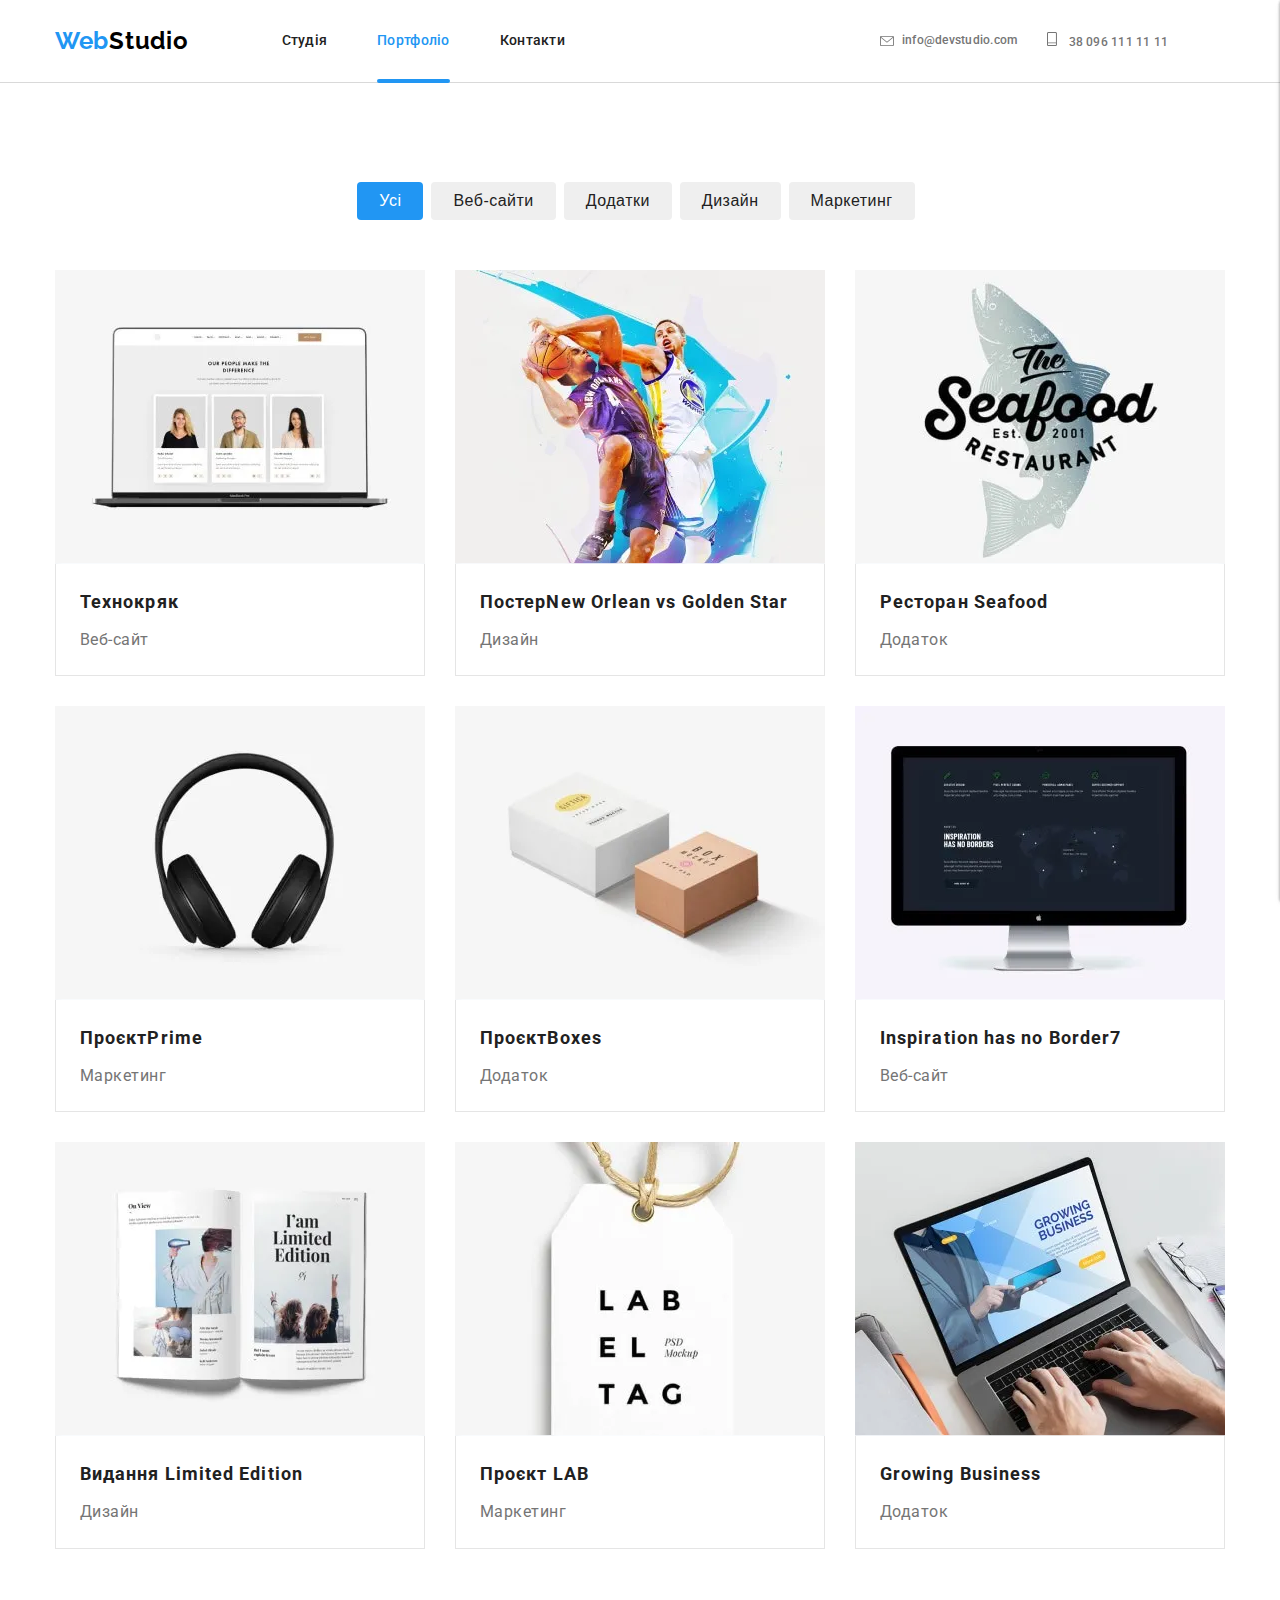
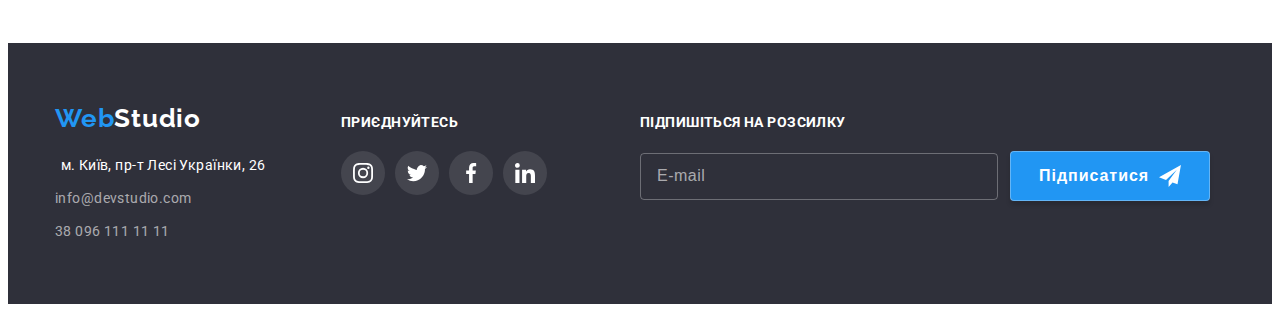
==== commit ac5d5f1e: "gjdnjhyj" ====
--- a/portfolio.html
+++ b/portfolio.html
@@ -37,10 +37,10 @@
           <nav class="nav">
             <ul class="nav__list list">
               <li class="nav__item">
-                <a class="nav__link nav__link--active link" href="./index.html">Студія</a>
+                <a class="nav__link link" href="./index.html">Студія</a>
               </li>
               <li class="nav__item">
-                <a class="nav__link link" href="./portfolio.html">Портфоліо</a>
+                <a class="nav__link nav__link--active link" href="./portfolio.html">Портфоліо</a>
               </li>
 
               <li class="nav__item">
--- a/css/main.min.css
+++ b/css/main.min.css
@@ -1 +1 @@
-:root{--main-font: "Roboto", sans-serif;--font-secondary: "Raleway", sans-serif;--accent: #2196f3;--bground: #e5e5e5;--linear-grd: (47, 48, 58, 0.4);--sosial-icon: #afb1b8;--secondary-bg: #f5f4fa;--lidht-bg-ol: #d9d9d9;--main-bg-ol: #2f303a;--hero-bg: rgba(196, 196, 196, 1);--main-tex-ol: black;--main-text: #212121;--secondary-text: #757575;--light-text: #ffffff;--footer-contacts: rgba(255, 255, 255, 0.6);--indent: 30px;--feature-cont: 4;--items: 3;--feature: 2;--company: 6;--cet: 1;--anim-fast: 250ms cubic-bezier(0.4, 0, 0.2, 1);--overlay: rgba(33, 150, 243, 0.9)}.visually-hidden{position:absolute;white-space:nowrap;width:1px;height:1px;overflow:hidden;border:0;padding:0;clip:rect(0 0 0 0);-webkit-clip-path:inset(50%);clip-path:inset(50%);margin:-1px}body{font-family:var(--main-font);color:var(--main-tex-ol)}.no-scroll{overflow:hidden}*,*::before,*::after{-webkit-box-sizing:border-box;box-sizing:border-box}.link{text-decoration:none}.list,.adress-contakt{list-style:none;padding:0;margin:0}h1,h2,h3,h4,h5,h6,p{margin:0}.no-scroll{overflow:hidden}img{display:block;max-width:100%;height:auto;-o-object-fit:cover;object-fit:cover;-o-object-position:center;object-position:center}.card-set{display:-webkit-box;display:-ms-flexbox;display:flex;-ms-flex-wrap:wrap;flex-wrap:wrap;-webkit-box-pack:center;-ms-flex-pack:center;justify-content:center;gap:var(--indent);padding-top:40px}.card-set__border{background-color:var(--light-text);border-top:none;border-right:1px solid var(--bground);border-bottom:1px solid var(--bground);border-left:1px solid var(--bground);padding-top:20px;padding-bottom:20px;padding-left:24px;padding-right:24px;cursor:pointer}.card-set__name{font-style:normal;font-weight:700;font-size:18px;line-height:2;margin-bottom:5px;letter-spacing:.06em;color:var(--main-text)}.card-set__project{position:relative;overflow:hidden;-webkit-transition:-webkit-box-shadow var(--anim-fast);transition:-webkit-box-shadow var(--anim-fast);transition:box-shadow var(--anim-fast);transition:box-shadow var(--anim-fast), -webkit-box-shadow var(--anim-fast)}.card-set__overlay{position:absolute;top:0;left:0;-webkit-transform:translateY(100%);transform:translateY(100%);display:-webkit-box;display:-ms-flexbox;display:flex;-webkit-box-align:center;-ms-flex-align:center;align-items:center;-webkit-box-pack:center;-ms-flex-pack:center;justify-content:center;width:100%;height:100%;padding:63px 24px;background-color:var(--overlay);-webkit-backdrop-filter:blur(3px);backdrop-filter:blur(3px);-webkit-transition:-webkit-transform var(--anim-fast);transition:-webkit-transform var(--anim-fast);transition:transform var(--anim-fast);transition:transform var(--anim-fast), -webkit-transform var(--anim-fast)}.card-set__link:hover .card-set__overlay{-webkit-transform:translateY(0);transform:translateY(0);outline:0}.card-set__overlay-text{width:100%;height:168px;left:239px;top:325px;font-style:normal;font-weight:400;font-size:18px;line-height:1.44;letter-spacing:.03em;color:var(--light-text)}.card-set__image{display:block;margin-bottom:0;width:100%}.card-set__link{-webkit-transition:box-shadov var(--anim-fast);transition:box-shadov var(--anim-fast)}.card-set__link:hover,.card-set__link:focus{-webkit-box-shadow:0px 1px 1px rgba(0,0,0,.12),0px 4px 4px rgba(0,0,0,.06),1px 4px 6px rgba(0,0,0,.16);box-shadow:0px 1px 1px rgba(0,0,0,.12),0px 4px 4px rgba(0,0,0,.06),1px 4px 6px rgba(0,0,0,.16);outline:0}.card-set__image{cursor:pointer}.card-set__text{font-style:normal;font-weight:400;font-size:16px;line-height:1.9;letter-spacing:.03em;color:var(--secondary-text)}.card-set__link{-ms-flex-preferred-size:calc((100% - var(--indent)*(var(--cet) - 1))/var(--cet));flex-basis:calc((100% - var(--indent)*(var(--cet) - 1))/var(--cet))}@media screen and (min-width: 768px){.card-set{-webkit-box-pack:justify;-ms-flex-pack:justify;justify-content:space-between;padding-top:30px}}@media screen and (min-width: 1200px){.card-set{-webkit-box-pack:justify;-ms-flex-pack:justify;justify-content:space-between;padding-top:50px}}@media screen and (min-width: 768px){.card-set__link{-ms-flex-preferred-size:calc((100% - var(--indent)*(var(--feature) - 1))/var(--feature));flex-basis:calc((100% - var(--indent)*(var(--feature) - 1))/var(--feature))}}@media screen and (min-width: 1200px){.card-set__link{-ms-flex-preferred-size:calc((100% - var(--indent)*(var(--items) - 1))/var(--items));flex-basis:calc((100% - var(--indent)*(var(--items) - 1))/var(--items))}}.container{padding-left:15px;padding-right:15px;margin-left:auto;margin-right:auto}@media screen and (min-width: 480px){.container{width:480px}}@media screen and (min-width: 768px){.container{width:768px}}@media screen and (min-width: 1200px){.container{width:1200px}}.button{font-style:normal;font-weight:500;font-size:16px;line-height:1.6;padding-top:6px;padding-right:22px;padding-bottom:6px;padding-left:22px;text-align:center;letter-spacing:.03em;color:var(--main-text);border-radius:4px;border:0;cursor:pointer;-webkit-transition:color var(--anim-fast),background-color var(--anim-fast),-webkit-box-shadow var(--anim-fast);transition:color var(--anim-fast),background-color var(--anim-fast),-webkit-box-shadow var(--anim-fast);transition:color var(--anim-fast),background-color var(--anim-fast),box-shadow var(--anim-fast);transition:color var(--anim-fast),background-color var(--anim-fast),box-shadow var(--anim-fast),-webkit-box-shadow var(--anim-fast)}.button:hover,.button:focus{background-color:var(--accent);color:var(--light-text);-webkit-box-shadow:0px 3px 1px rgba(0,0,0,.1),0px 1px 2px rgba(0,0,0,.08),0px 2px 2px rgba(0,0,0,.12);box-shadow:0px 3px 1px rgba(0,0,0,.1),0px 1px 2px rgba(0,0,0,.08),0px 2px 2px rgba(0,0,0,.12);outline:0}.backdrop{position:fixed;top:0;left:0;display:-webkit-box;display:-ms-flexbox;display:flex;-webkit-box-align:center;-ms-flex-align:center;align-items:center;-webkit-box-pack:center;-ms-flex-pack:center;justify-content:center;z-index:1000;width:100%;height:100%;background-color:rgba(0,0,0,.2);opacity:1;visibility:visible;pointer-events:initial;-webkit-transition:opacity var(--anim-fast),visibility var(--anim-fast);transition:opacity var(--anim-fast),visibility var(--anim-fast)}.backdrop.is-hidden .modal{opacity:0;-webkit-transform:translate(-50%, -50%) scale(0.3) rotate(0.5turn);transform:translate(-50%, -50%) scale(0.3) rotate(0.5turn)}.backdrop.is-hidden{opacity:0;visibility:hidden;pointer-events:none}.modal{display:block;position:absolute;max-width:450px;max-height:609px;top:221px;padding:40px;background:var(--light-text);-webkit-box-shadow:0px 1px 3px rgba(0,0,0,.12),0px 1px 1px rgba(0,0,0,.14),0px 2px 1px rgba(0,0,0,.2);box-shadow:0px 1px 3px rgba(0,0,0,.12),0px 1px 1px rgba(0,0,0,.14),0px 2px 1px rgba(0,0,0,.2);border-radius:4px;top:50%;left:50%;-webkit-transform:translate(-50%, -50%) scale(1) rotate(0);transform:translate(-50%, -50%) scale(1) rotate(0);opacity:1;-webkit-transition:opacity var(--anim-fast),-webkit-transform var(--anim-fast);transition:opacity var(--anim-fast),-webkit-transform var(--anim-fast);transition:transform var(--anim-fast),opacity var(--anim-fast);transition:transform var(--anim-fast),opacity var(--anim-fast),-webkit-transform var(--anim-fast)}@media screen and (min-width: 1200px){.modal{max-width:528px;min-height:581px}}.modal__btn{position:absolute;top:8px;right:8px;display:-webkit-box;display:-ms-flexbox;display:flex;-webkit-box-align:center;-ms-flex-align:center;align-items:center;-webkit-box-pack:center;-ms-flex-pack:center;justify-content:center;width:30px;height:30px;padding:0;border-radius:50%;background:var(--light-text);border:1px solid rgba(0,0,0,.1);background-color:rgba(0,0,0,0);cursor:pointer;opacity:1;visibility:visible;pointer-events:initial;-webkit-transition:opcity 250ms ease-out,visibility 250ms ease-out;transition:opcity 250ms ease-out,visibility 250ms ease-out}.modal__btn-icon{-webkit-transition:color var(--anim-fast);transition:color var(--anim-fast)}.modal__btn-icon:hover,.modal__btn-icon:focus{fill:var(--accent)}.modal__btn-icon:active{fill:var(--accent)}.form{display:-webkit-box;display:-ms-flexbox;display:flex;-webkit-box-orient:vertical;-webkit-box-direction:normal;-ms-flex-direction:column;flex-direction:column;-webkit-box-pack:center;-ms-flex-pack:center;justify-content:center}.form__title{display:inline-block;width:370px;font-style:normal;font-weight:700;font-size:20px;line-height:1.5;text-align:center;letter-spacing:.03em;color:var(--main-text);margin-bottom:12px}@media screen and (min-width: 1200px){.form__title{width:448px}}.form__group{position:relative;width:100%;margin-bottom:10px}.form__label{display:inline-block;margin-bottom:4px;font-style:normal;font-weight:400;font-size:12px;line-height:1.16;letter-spacing:.01em;color:var(--secondary-text)}.form__icon{display:inline-block;position:absolute;top:50%;left:18px;border:0;cursor:pointer;-webkit-transition:fill var(--anim-fast);transition:fill var(--anim-fast)}.form__input{display:inline-block;width:100%;padding-top:11px;padding-bottom:11px;padding-left:42px;fill:var(--main-text);border:1px solid rgba(33,33,33,.2);border-radius:4px;-webkit-transition:border-color var(--anim-fast);transition:border-color var(--anim-fast);cursor:pointer}.form__icon:active{fill:var(--accent)}.form__modal-comment:hover,.form__modal-comment:focus,.form__input:hover,.form__input:focus{border:1px solid var(--accent);outline:0;border-radius:4px}.form__input:hover+.form__icon{fill:var(--accent)}.form__input:focus+.form__icon{fill:var(--accent)}.form__comment{display:-webkit-box;display:-ms-flexbox;display:flex;-webkit-box-orient:vertical;-webkit-box-direction:normal;-ms-flex-direction:column;flex-direction:column;margin-bottom:20px}.form__label-comment{display:inline-block;font-style:normal;font-weight:400;font-size:12px;line-height:1.16;letter-spacing:.01em;margin-bottom:4px;color:var(--secondary-text)}.form__modal-comment{width:100%;padding:12px 16px;resize:none;border:1px solid rgba(33,33,33,.2);border-radius:4px;-webkit-transition:border-color var(--anim-fast);transition:border-color var(--anim-fast)}.form__comment-text::-webkit-input-placeholder{font-style:normal;font-weight:400;font-size:12px;line-height:1.16;letter-spacing:.01em;color:rgba(117,117,117,.5)}.form__comment-text::-moz-placeholder{font-style:normal;font-weight:400;font-size:12px;line-height:1.16;letter-spacing:.01em;color:rgba(117,117,117,.5)}.form__comment-text:-ms-input-placeholder{font-style:normal;font-weight:400;font-size:12px;line-height:1.16;letter-spacing:.01em;color:rgba(117,117,117,.5)}.form__comment-text::-ms-input-placeholder{font-style:normal;font-weight:400;font-size:12px;line-height:1.16;letter-spacing:.01em;color:rgba(117,117,117,.5)}.form__comment-text::placeholder{font-style:normal;font-weight:400;font-size:12px;line-height:1.16;letter-spacing:.01em;color:rgba(117,117,117,.5)}.form__btn--forum{display:-webkit-inline-box;display:-ms-inline-flexbox;display:inline-flex;width:200px;margin-right:auto;margin-left:auto;padding-top:10px;padding-right:52px;padding-bottom:10px;padding-left:52px;border:0;background:var(--accent);-webkit-box-shadow:0px 4px 4px rgba(0,0,0,.15);box-shadow:0px 4px 4px rgba(0,0,0,.15);border-radius:4px;cursor:pointer;-webkit-transition:background-color var(--anim-fast);transition:background-color var(--anim-fast)}.form__btn--text{font-style:normal;font-weight:700;font-size:16px;line-height:1.87;letter-spacing:.06em;color:var(--light-text)}.form__btn--text:hover,.form__btn--text:focus{color:var(--lidht-bg-ol)}.form__btn--forum:hover,.form__btn--forum:focus{-webkit-box-shadow:0px 4px 4px rgba(0,0,0,.15);box-shadow:0px 4px 4px rgba(0,0,0,.15)}.form__form-agreement{display:-webkit-box;display:-ms-flexbox;display:flex;-webkit-box-align:center;-ms-flex-align:center;align-items:center;-webkit-box-pack:center;-ms-flex-pack:center;justify-content:center;gap:8px;margin-bottom:30px}.form__icon-registraat{display:inline-block;top:50%;left:18px;border:0;cursor:pointer;-webkit-transition:fill var(--anim-fast);transition:fill var(--anim-fast)}.form__checkbox:checked+.form__icon-registrat .form__icon-uncheck{opacity:0;-webkit-transition:opacity var(--anim-fast);transition:opacity var(--anim-fast)}.form__icon-check{opacity:0;fill:var(--main-text);-webkit-transition:opacity var(--anim-fast);transition:opacity var(--anim-fast)}.form__checkbox:checked+.form__icon-registrat .form__icon-check{opacity:1}.form__form-agreement--text{font-style:normal;font-weight:400;font-size:12px;line-height:1.16;letter-spacing:.03em;-webkit-user-select:none;-moz-user-select:none;-ms-user-select:none;user-select:none;text-underline-position:under;color:var(--secondary-text)}@media screen and (min-width: 1200px){.form__form-agreement--text{font-size:14px;line-height:1.71}}.form__form-agreement-link{color:var(--accent)}.subscription{display:-webkit-box;display:-ms-flexbox;display:flex;-webkit-box-orient:vertical;-webkit-box-direction:normal;-ms-flex-direction:column;flex-direction:column;width:100%}.subscription .subscription__text{display:block;text-align:center;margin-bottom:20px;font-style:normal;font-weight:700;font-size:14px;line-height:1.14;letter-spacing:.03em;text-transform:uppercase;color:var(--light-text)}@media screen and (min-width: 1200px){.subscription .subscription__text{text-align:left}}.subscription .subscription__footer{display:-webkit-box;display:-ms-flexbox;display:flex;-webkit-box-orient:vertical;-webkit-box-direction:normal;-ms-flex-direction:column;flex-direction:column;-webkit-box-align:center;-ms-flex-align:center;align-items:center}@media screen and (min-width: 1200px){.subscription .subscription__footer{-webkit-box-orient:horizontal;-webkit-box-direction:normal;-ms-flex-direction:row;flex-direction:row;-webkit-box-align:baseline;-ms-flex-align:baseline;align-items:baseline;gap:12px}}.subscription .subscription__maill{width:450px}@media screen and (min-width: 1200px){.subscription .subscription__maill{width:358px}}.subscription .subscription__input{display:block;width:100%;max-height:50px;padding-top:15px;padding-left:16px;padding-bottom:15px;margin-bottom:20px;background-color:rgba(0,0,0,0);border-radius:4px;cursor:pointer;border:1px solid rgba(255,255,255,.3);-webkit-transition:border var(--anim-fast);transition:border var(--anim-fast)}@media screen and (min-width: 1200px){.subscription .subscription__input{margin-bottom:0}}.subscription .subscription__input-text::-webkit-input-placeholder{font-style:normal;font-weight:400;font-size:16px;line-height:1.25;letter-spacing:.03em;color:rgba(255,255,255,.6)}.subscription .subscription__input-text::-moz-placeholder{font-style:normal;font-weight:400;font-size:16px;line-height:1.25;letter-spacing:.03em;color:rgba(255,255,255,.6)}.subscription .subscription__input-text:-ms-input-placeholder{font-style:normal;font-weight:400;font-size:16px;line-height:1.25;letter-spacing:.03em;color:rgba(255,255,255,.6)}.subscription .subscription__input-text::-ms-input-placeholder{font-style:normal;font-weight:400;font-size:16px;line-height:1.25;letter-spacing:.03em;color:rgba(255,255,255,.6)}.subscription .subscription__input-text::placeholder{font-style:normal;font-weight:400;font-size:16px;line-height:1.25;letter-spacing:.03em;color:rgba(255,255,255,.6)}.subscription .subscription__btn-forum{width:200px;height:50px;padding-top:10px;padding-bottom:10px;padding-left:28px;padding-right:28px;border:1px solid rgba(255,255,255,.3);background:var(--accent);-webkit-box-shadow:0px 4px 4px rgba(0,0,0,.15);box-shadow:0px 4px 4px rgba(0,0,0,.15);border-radius:4px;cursor:pointer;-webkit-transition:color var(--anim-fast) box-shadow var(--anim-fast);transition:color var(--anim-fast) box-shadow var(--anim-fast)}.subscription .subscription__btn-text{font-style:normal;font-weight:700;font-size:16px;line-height:1.87px;display:-webkit-box;display:-ms-flexbox;display:flex;-webkit-box-align:center;-ms-flex-align:center;align-items:center;text-align:center;letter-spacing:.06em;color:var(--light-text)}.subscription .subscription__icon{fill:var(--light-text);margin-left:10px;display:-webkit-box;display:-ms-flexbox;display:flex;-webkit-box-align:center;-ms-flex-align:center;align-items:center;text-align:center;letter-spacing:.06em;color:var(--light-text)}.subscription .subscription__input:hover,.subscription .subscription__input:focus{outline:0;color:var(--lidht-bg-ol);-webkit-box-shadow:0px 4px 4px rgba(0,0,0,.15);box-shadow:0px 4px 4px rgba(0,0,0,.15)}.subscription .subscription__btn-forum:hover,.subscription .subscription__btn-forum:focus{outline:0;color:var(--lidht-bg-ol);-webkit-box-shadow:0px 4px 4px rgba(0,0,0,.15);box-shadow:0px 4px 4px rgba(0,0,0,.15)}.subscription .subscription__btn-forum:hover .subscription__icon{fill:var(--lidht-bg-ol)}.subscription .subscription__icon:focus .subscription__icon{fill:var(--lidht-bg-ol)}.menu-btn{position:absolute;display:block;top:10px;right:15px;width:40px;height:40px;border:none;cursor:pointer;background:rgba(0,0,0,0)}.menu-btn:active{fill:var(--accent);outline:0}@media screen and (min-width: 768px){.menu-btn{display:none}}.menu-overlay{position:fixed;width:100%;height:100%;top:0;right:0;z-index:120;background-color:var(--light-text);-webkit-box-shadow:0px 4px 8px rgba(0,0,0,.04),0px 2px 4px rgba(0,0,0,.08),0px 1px 3px rgba(0,0,0,.16);box-shadow:0px 4px 8px rgba(0,0,0,.04),0px 2px 4px rgba(0,0,0,.08),0px 1px 3px rgba(0,0,0,.16);-webkit-transform:translateX(0);transform:translateX(0)}.menu-overlay.is-open{-webkit-transform:translateX(100%);transform:translateX(100%)}.menu-container{display:-webkit-box;display:-ms-flexbox;display:flex;-webkit-box-orient:vertical;-webkit-box-direction:normal;-ms-flex-direction:column;flex-direction:column;width:100%;height:100%;padding-top:48px;padding-bottom:48px;padding-left:40px;background-color:var(--light-text);-webkit-box-shadow:0px 4px 8px rgba(0,0,0,.04),0px 2px 4px rgba(0,0,0,.08),0px 1px 3px rgba(0,0,0,.16);box-shadow:0px 4px 8px rgba(0,0,0,.04),0px 2px 4px rgba(0,0,0,.08),0px 1px 3px rgba(0,0,0,.16);-webkit-transition:-webkit-transform var(--anim-fast);transition:-webkit-transform var(--anim-fast);transition:transform var(--anim-fast);transition:transform var(--anim-fast), -webkit-transform var(--anim-fast)}.mobile-nav__list{display:-webkit-box;display:-ms-flexbox;display:flex;-webkit-box-orient:vertical;-webkit-box-direction:normal;-ms-flex-direction:column;flex-direction:column;gap:32px}.mobile-nav__list:nth-child(3n-1){margin-bottom:auto}.mobile-contacts{display:-webkit-box;display:-ms-flexbox;display:flex;-webkit-box-orient:vertical;-webkit-box-direction:normal;-ms-flex-direction:column;flex-direction:column}.mobile-link{font-style:normal;font-weight:500;font-size:40px;line-height:1.17;letter-spacing:.02em;color:var(--main-text)}.mobile-link--active{color:var(--accent)}.mobile-socials{display:-webkit-box;display:-ms-flexbox;display:flex;-ms-flex-wrap:wrap;flex-wrap:wrap;gap:10px}.mobile-socials__item:not(:last-child){display:-webkit-box;display:-ms-flexbox;display:flex;-ms-flex-wrap:wrap;flex-wrap:wrap;padding-right:10px;border-right:1px solid rgba(33,33,33,.2)}.mobile-socials__link{font-style:normal;font-weight:500;font-size:18px;line-height:1.22;letter-spacing:.02em;color:var(--accent)}.mobile-contacts__phone{display:inline-block;margin-bottom:32px;font-style:normal;font-weight:500;font-size:34px;line-height:1.17;letter-spacing:.02em;color:var(--accent)}.mobile-contacts__maill{display:inline-block;margin-bottom:64px;font-style:normal;font-weight:500;font-size:24px;line-height:1.17;letter-spacing:.02em;color:var(--secondary-text)}.header{position:fixed;display:-webkit-box;display:-ms-flexbox;display:flex;top:0;left:0;z-index:3;width:100%;min-height:60px;background-color:var(--light-text);border-bottom:1px solid var(--lidht-bg-ol)}.header__logo{font-family:var(--font-secondary);font-style:normal;font-weight:700;font-size:24px;line-height:1.19;letter-spacing:.03em;color:var(--accent)}.header__logo--stud{color:var(--main-tex-ol)}@media screen and (min-width: 768px){.header__logo--top{display:inline-block;margin-right:88px;line-height:1.16}}@media screen and (min-width: 1200px){.header__logo--top{display:inline-block;margin-right:93px}}.header__container{display:-webkit-box;display:-ms-flexbox;display:flex;-webkit-box-align:center;-ms-flex-align:center;align-items:center;-webkit-box-pack:justify;-ms-flex-pack:justify;justify-content:space-between;width:100%;padding-left:15px;padding-right:15px;z-index:99}.header__container .header__top{display:-webkit-box;display:-ms-flexbox;display:flex;-webkit-box-align:center;-ms-flex-align:center;align-items:center}.header__container .header__nav{display:-webkit-box;display:-ms-flexbox;display:flex;-webkit-box-align:center;-ms-flex-align:center;align-items:center;-webkit-box-pack:center;-ms-flex-pack:center;justify-content:center}@media screen and (min-width: 768px){.header__container .header__nav{display:-webkit-box;display:-ms-flexbox;display:flex;-webkit-box-align:center;-ms-flex-align:center;align-items:center;-webkit-box-pack:center;-ms-flex-pack:center;justify-content:center;margin-left:auto;margin-right:auto}}.header__contact{display:-webkit-box;display:-ms-flexbox;display:flex}.header__maill{display:-webkit-box;display:-ms-flexbox;display:flex;-webkit-box-align:center;-ms-flex-align:center;align-items:center;margin-left:auto}.header__maill:hover,.header__phone:focus,.header__maill:focus,.header__phone:hover{color:var(--accent);outline:0}.header__maill,.header__phone{font-style:normal;font-weight:500;font-size:12px;line-height:1.16;letter-spacing:.02em;color:var(--secondary-text);-webkit-transition:color var(--anim-fast);transition:color var(--anim-fast)}@media screen and (mix-width: 1200px){.header__maill,.header__phone{font-size:14px}}.header__phone--icon,.header__maill--icon{margin-right:8px;fill:currentColor}@media screen and (min-width: 1200px){.header__container{-webkit-box-align:center;-ms-flex-align:center;align-items:center}}@media screen and (min-width: 768px){.header__contact{-webkit-box-orient:vertical;-webkit-box-direction:normal;-ms-flex-direction:column;flex-direction:column;gap:10px;padding-top:21px;padding-bottom:21px;margin-right:0;margin-left:96px}}@media screen and (min-width: 1200px){.header__contact{-webkit-box-orient:horizontal;-webkit-box-direction:normal;-ms-flex-direction:row;flex-direction:row;-webkit-box-align:center;-ms-flex-align:center;align-items:center;gap:30px;padding-top:32px;padding-bottom:32px;margin-left:315px}}@media screen and (max-width: 767px){.header__contact{display:none}}.nav{font-style:normal;font-weight:500;font-size:14px;line-height:1.14;letter-spacing:.02em}.nav__list{display:-webkit-box;display:-ms-flexbox;display:flex;-webkit-box-align:center;-ms-flex-align:center;align-items:center;gap:50px}.nav__item{position:relative;padding-top:32px;padding-bottom:32px}.nav__link{padding-top:32px;padding-bottom:32px;-webkit-transition:color var(--anim-fast);transition:color var(--anim-fast);color:var(--main-text)}.nav__link:hover,.nav__link:focus{color:var(--accent);outline:0}.nav__link:active{color:var(--accent)}.nav__link--active[href="./index.html"]{color:var(--accent)}.nav__link--active[href="./portfolio.html"]{color:var(--accent)}.nav__link--active::after{content:"";position:absolute;bottom:-2px;left:0;display:block;width:100%;height:4px;border-radius:2px;background-color:var(--accent)}@media screen and (max-width: 767px){.nav{display:none}}.hero-image{width:100%;height:600px;background-image:-webkit-gradient(linear, left top, left bottom, from(rgba(47, 48, 58, 0.4)), to(rgba(47, 48, 58, 0.4))),url(../images/hero/img-hdr_2.webp),url(../images/hero/Img-hdr_2@2x.webp),url(../images/hero/img-hd_1@2x.jpg),url(../images/hero/Img-hdr_2@2x.jpg);background-image:linear-gradient(to bottom, rgba(47, 48, 58, 0.4), rgba(47, 48, 58, 0.4)),url(../images/hero/img-hdr_2.webp),url(../images/hero/Img-hdr_2@2x.webp),url(../images/hero/img-hd_1@2x.jpg),url(../images/hero/Img-hdr_2@2x.jpg);background-color:var(--hero-bg);background-size:cover;background-position:center;background-repeat:no-repeat}@media screen and (max-width: 1199px){.hero-image{width:100%;height:400px;background-image:-webkit-gradient(linear, left top, left bottom, from(rgba(47, 48, 58, 0.4)), to(rgba(47, 48, 58, 0.4))),url(../images/hero/img_tb-3.webp),url(../images/hero/tb3@2x.webp),url(../images/hero/img_tb-1/.jpg),url(../images/hero/img_tb-1@2.jpg);background-image:linear-gradient(to bottom, rgba(47, 48, 58, 0.4), rgba(47, 48, 58, 0.4)),url(../images/hero/img_tb-3.webp),url(../images/hero/tb3@2x.webp),url(../images/hero/img_tb-1/.jpg),url(../images/hero/img_tb-1@2.jpg)}}@media screen and (max-width: 767px){.hero-image{width:100%;min-height:400px;background-image:-webkit-gradient(linear, left top, left bottom, from(rgba(47, 48, 58, 0.4)), to(rgba(47, 48, 58, 0.4))),url(../images/hero/img-hd_1.webp),url(../images/hero/img-hd_1@2x.webp),url(../../images/hero/img-hd_1.jpg),url(../../images/hero/img-hd_1@2x.jpg);background-image:linear-gradient(to bottom, rgba(47, 48, 58, 0.4), rgba(47, 48, 58, 0.4)),url(../images/hero/img-hd_1.webp),url(../images/hero/img-hd_1@2x.webp),url(../../images/hero/img-hd_1.jpg),url(../../images/hero/img-hd_1@2x.jpg)}}.hero-text{display:-webkit-box;display:-ms-flexbox;display:flex;-webkit-box-orient:vertical;-webkit-box-direction:normal;-ms-flex-direction:column;flex-direction:column;-webkit-box-pack:center;-ms-flex-pack:center;justify-content:center;-webkit-box-align:center;-ms-flex-align:center;align-items:center;max-width:360px;padding-top:118px;padding-bottom:118px;margin-top:60px;margin-left:auto;margin-right:auto}@media screen and (min-width: 768px){.hero-text{margin-top:80px}}@media screen and (min-width: 1200px){.hero-text{display:-webkit-box;display:-ms-flexbox;display:flex;-webkit-box-orient:vertical;-webkit-box-direction:normal;-ms-flex-direction:column;flex-direction:column;-webkit-box-align:center;-ms-flex-align:center;align-items:center;margin-top:80px;padding-top:200px;padding-bottom:200px;max-width:696px}}.hero-image__title{display:inline;font-style:normal;font-weight:900;font-size:26px;line-height:1.61;text-align:center;letter-spacing:.06em;text-transform:uppercase;color:var(--light-text);margin-bottom:30px}@media screen and (min-width: 1200px){.hero-image__title{font-size:44px;line-height:1.36}}.hero-image__btn{padding:10px 24px;border-radius:4px;margin-left:auto;margin-right:auto;background:var(--accent);-webkit-transition:color var(--anim-fast),-webkit-box-shadow var(--anim-fast);transition:color var(--anim-fast),-webkit-box-shadow var(--anim-fast);transition:color var(--anim-fast),box-shadow var(--anim-fast);transition:color var(--anim-fast),box-shadow var(--anim-fast),-webkit-box-shadow var(--anim-fast);cursor:pointer;outline:0;border:0}.hero-image__btn--text{font-style:normal;font-weight:700;font-size:16px;line-height:1.87;display:-webkit-box;display:-ms-flexbox;display:flex;-webkit-box-align:center;-ms-flex-align:center;align-items:center;text-align:center;letter-spacing:.06em;color:var(--light-text);cursor:pointer}.hero-image__btn:active,.hero-image__btn:hover,.hero-image__btn:focus{color:var(--lidht-bg-ol);-webkit-box-shadow:0px 4px 4px rgba(0,0,0,.15);box-shadow:0px 4px 4px rgba(0,0,0,.15)}.content{padding-top:60px;padding-bottom:60px}@media screen and (min-width: 1200px){.content{padding-top:94px;padding-bottom:94px}}.feature{display:-webkit-box;display:-ms-flexbox;display:flex;-ms-flex-wrap:wrap;flex-wrap:wrap;-webkit-box-pack:center;-ms-flex-pack:center;justify-content:center;gap:var(--indent)}@media screen and (max-width: 767px){.feature__section:not(:last-child){margin-bottom:30px}}@media screen and (min-width: 1200px){.feature__section{width:calc((100% - var(--indent)*(var(--feature-cont) - 1))/var(--feature-cont))}}@media screen and (min-width: 768px){.feature__section{width:calc((100% - var(--indent)*(var(--feature) - 1))/var(--feature))}}.feature__feature-pic{display:-webkit-box;display:-ms-flexbox;display:flex;-webkit-box-align:center;-ms-flex-align:center;align-items:center;-webkit-box-pack:center;-ms-flex-pack:center;justify-content:center;margin-bottom:30px;background-color:var(--secondary-bg)}.feature__icon{max-width:450px;height:120px;padding-top:25px;padding-bottom:25px;fill:var(--main-text)}@media screen and (min-width: 1200px){.feature_icon{padding-top:30px;padding-bottom:30px}}.feature__title{margin-bottom:10px;font-style:normal;font-weight:700;font-size:14px;line-height:1.14;text-align:center;letter-spacing:.03em;text-transform:uppercase;color:var(--main-text)}@media screen and (min-width: 768px){.feature__title{display:inline-block}}.feature__text{font-style:normal;font-weight:400;font-size:14px;line-height:1.71;letter-spacing:.03em;color:var(--secondary-text)}@media screen and (min-width: 1200px){.feature{-ms-flex-wrap:nowrap;flex-wrap:nowrap}}.team{padding-top:60px;padding-bottom:60px;background-color:var(--secondary-bg)}@media screen and (min-width: 1200px){.team{padding-top:94px;padding-bottom:94px}}.team__title{margin-bottom:50px;font-style:normal;font-weight:700;font-size:36px;line-height:1.17;text-align:center;letter-spacing:.03em c;color:var(--main-text)}.team__list{display:-webkit-box;display:-ms-flexbox;display:flex;-ms-flex-wrap:wrap;flex-wrap:wrap;-webkit-box-pack:center;-ms-flex-pack:center;justify-content:center;gap:var(--indent)}@media screen and (min-width: 1200px){.team__list{-ms-flex-wrap:nowrap;flex-wrap:nowrap}}.team__item{background-color:var(--light-text);-webkit-box-shadow:0px 1px 3px rgba(0,0,0,.12),0px 1px 1px rgba(0,0,0,.14),0px 2px 1px rgba(0,0,0,.2);box-shadow:0px 1px 3px rgba(0,0,0,.12),0px 1px 1px rgba(0,0,0,.14),0px 2px 1px rgba(0,0,0,.2);border-radius:0px 0px 4px 4px}@media screen and (min-width: 768px){.team__item{width:calc((100% - var(--indent)*(var(--feature) - 1))/var(--feature))}}.team__photo{margin-bottom:30px;border-bottom:none;cursor:pointer}.team__persson{margin-bottom:10px;font-style:normal;font-weight:500;font-size:16px;line-height:1.19;letter-spacing:.03em;text-align:center;color:var(--main-text)}.team__info{margin-bottom:16px;font-style:normal;font-weight:400;font-size:16px;line-height:1.19;letter-spacing:.03em;text-align:center;color:var(--secondary-text);cursor:pointer}.team__sosial-links{display:-webkit-box;display:-ms-flexbox;display:flex;gap:10px;-webkit-box-pack:center;-ms-flex-pack:center;justify-content:center;padding-bottom:30px}.team__sosial-item{display:-webkit-box;display:-ms-flexbox;display:flex;-webkit-box-align:center;-ms-flex-align:center;align-items:center;-webkit-box-pack:center;-ms-flex-pack:center;justify-content:center;width:44px;height:44px;background-color:var(--light-text);border-radius:50%;-webkit-transition:color var(--anim-fast),fill var(--anim-fast),background-color var(--anim-fast);transition:color var(--anim-fast),fill var(--anim-fast),background-color var(--anim-fast)}.team__sosial-item:hover,.team__sosial-item:focus{background-color:var(--accent);outline:0}.team__sosial-icon{fill:var(--sosial-icon);-webkit-transition:fill var(--anim-fast);transition:fill var(--anim-fast)}.team__sosial-link:hover .team__sosial-icon{fill:var(--light-text)}.team__sosial-item:focus .team__sosial-icon{fill:var(--light-text)}.main__filters{min-width:400px;padding-top:120px;padding-bottom:60px}@media screen and (min-width: 768px){.main__filters{padding-top:140px}}@media screen and (min-width: 1200px){.main__filters{padding-top:174px;padding-bottom:94px}}.main__title{display:-webkit-box;display:-ms-flexbox;display:flex;-ms-flex-wrap:wrap;flex-wrap:wrap}.main__item{display:-webkit-box;display:-ms-flexbox;display:flex;margin-right:8px}@media screen and (max-width: 767px){.button--click3{margin-right:30px}}@media screen and (max-width: 767px){.main__item:not(:nth-last-child(-n+2)){margin-bottom:15px}}@media screen and (min-width: 768px){.main__title{-webkit-box-pack:center;-ms-flex-pack:center;justify-content:center}}.button--click{color:var(--light-text);background-color:var(--accent)}.footer{background:var(--main-bg-ol)}.footer .footer__container{display:-webkit-box;display:-ms-flexbox;display:flex;-webkit-box-orient:vertical;-webkit-box-direction:normal;-ms-flex-direction:column;flex-direction:column;padding-top:60px;padding-bottom:60px}@media screen and (min-width: 768px){.footer .footer__container{-ms-flex-wrap:wrap;flex-wrap:wrap;-webkit-box-align:baseline;-ms-flex-align:baseline;align-items:baseline;-webkit-box-orient:horizontal;-webkit-box-direction:normal;-ms-flex-direction:row;flex-direction:row;-ms-flex-pack:distribute;justify-content:space-around}}@media screen and (min-width: 1200px){.footer .footer__container{-ms-flex-wrap:nowrap;flex-wrap:nowrap;-webkit-box-align:baseline;-ms-flex-align:baseline;align-items:baseline}}.footer .footer__list{text-align:center}@media screen and (min-width: 1200px){.footer .footer__list{width:231px}}.footer .footer__address{display:-webkit-box;display:-ms-flexbox;display:flex;-webkit-box-orient:vertical;-webkit-box-direction:normal;-ms-flex-direction:column;flex-direction:column;text-align:center}.footer .footer__logo{font-family:var(--font-secondary);font-weight:700;font-size:26px;line-height:1.19;margin-bottom:20px;letter-spacing:.03em;color:var(--accent)}.footer .footer--stud{color:var(--light-text)}.footer .footer__text--adress{display:inline-block;margin-bottom:10px;font-style:normal;font-weight:400;font-size:14px;line-height:1.7;letter-spacing:.03em;color:var(--light-text)}@media screen and (min-width: 1200px){.footer .footer__logo{margin-right:70px}}.footer .footer__maill{display:inline-block;margin-bottom:8px;font-style:normal;font-weight:400;font-size:14px;line-height:1.7;letter-spacing:.03em;color:var(--footer-contacts);-webkit-transition:color var(--anim-fast);transition:color var(--anim-fast)}@media screen and (min-width: 1200px){.footer .footer__maill{margin-bottom:9px;text-align:left}}.footer .footer__phone{display:inline-block;font-style:normal;font-weight:400;font-size:14px;line-height:1.7;letter-spacing:.03em;color:var(--footer-contacts);-webkit-transition:color var(--anim-fast);transition:color var(--anim-fast);margin-bottom:60px}@media screen and (min-width: 1200px){.footer .footer__phone{margin-bottom:0;text-align:left}}.footer .footer__maill:hover,.footer .footer__phone:hover,.footer .footer__maill:focus,.footer .footer__phone:focus{color:var(--light-text);outline:0}.footer .footer__sosial{display:-webkit-box;display:-ms-flexbox;display:flex;-webkit-box-orient:vertical;-webkit-box-direction:normal;-ms-flex-direction:column;flex-direction:column;-webkit-box-pack:center;-ms-flex-pack:center;justify-content:center;-webkit-box-align:center;-ms-flex-align:center;align-items:center;margin-bottom:60px}@media screen and (min-width: 1200px){.footer .footer__sosial{margin-bottom:0;text-align:start}}.footer .footer__sosial-link{display:-webkit-box;display:-ms-flexbox;display:flex;-webkit-box-align:center;-ms-flex-align:center;align-items:center;gap:10px}.footer .footer__link{display:-webkit-box;display:-ms-flexbox;display:flex;-webkit-box-pack:center;-ms-flex-pack:center;justify-content:center}.footer .footer__item{display:-webkit-box;display:-ms-flexbox;display:flex;-webkit-box-align:center;-ms-flex-align:center;align-items:center;-webkit-box-pack:center;-ms-flex-pack:center;justify-content:center;width:44px;height:44px;background-color:rgba(255,255,255,.1);border-radius:50%;-webkit-transition:background-color var(--anim-fast);transition:background-color var(--anim-fast)}.footer .footer__icon{fill:var(--light-text);-webkit-transition:fill var(--anim-fast);transition:fill var(--anim-fast)}.footer .footer__item:hover,.footer .footer__item:focus{background-color:var(--accent);outline:0}.footer .footer__link:hover .footer__icon{fill:var(--light-text)}.footer .footer__link:focus .footer__icon{fill:var(--light-text)}.footer .footer__sosial--text{display:block;width:100%;margin-bottom:20px;font-weight:700;font-size:14px;line-height:1.14;letter-spacing:.03em;text-transform:uppercase;color:var(--light-text)}@media screen and (max-width: 767px){.footer__adress{text-align:center}}@media screen and (max-width: 767px){.footer__sosial--text{text-align:center}}@media screen and (min-width: 1200px){.footer__sosial{margin-right:93px}}@media screen and (min-width: 1200px){.footer__list{max-width:231px;margin-right:70px}}.partners{padding-top:60px;padding-bottom:60px}.partners .partners__text{display:-webkit-box;display:-ms-flexbox;display:flex;-webkit-box-pack:center;-ms-flex-pack:center;justify-content:center;margin-bottom:30px;font-style:normal;font-weight:700;font-size:36px;line-height:1.16;text-align:center;letter-spacing:.03em;color:var(--main-text)}@media screen and (min-width: 1200px){.partners .partners__text{margin-bottom:50px}}.partners__list{display:-webkit-box;display:-ms-flexbox;display:flex;-ms-flex-wrap:wrap;flex-wrap:wrap;-webkit-box-pack:center;-ms-flex-pack:center;justify-content:center;gap:var(--indent)}.partners__item{display:-webkit-box;display:-ms-flexbox;display:flex;-webkit-box-align:center;-ms-flex-align:center;align-items:center;-webkit-box-pack:center;-ms-flex-pack:center;justify-content:center;width:calc((100% - var(--indent)*(var(--feature) - 1))/var(--feature))}@media screen and (min-width: 768px){.partners__item{width:calc((100% - var(--indent)*(var(--items) - 1))/var(--items))}}@media screen and (min-width: 1200px){.partners__item{width:calc((100% - var(--indent)*(var(--company) - 1))/var(--company))}}.partners__item--logo{display:-webkit-box;display:-ms-flexbox;display:flex;-webkit-box-align:center;-ms-flex-align:center;align-items:center;-webkit-box-pack:center;-ms-flex-pack:center;justify-content:center;width:100%;padding:16px 52px;border:1px solid var(--sosial-icon);border-radius:4px}@media screen and (min-width: 768px){.partners__item--logo .partners__item--logo{padding:16px 60px}}@media screen and (min-width: 1200px){.partners__item--logo .partners__item--logo{padding:16px 32px}}.partners__item--logo{fill:var(--sosial-icon);-webkit-transition:fill var(--anim-fast),border var(--anim-fast);transition:fill var(--anim-fast),border var(--anim-fast)}.partners__item--logo:hover,.partners__item--logo:focus{border:1px solid var(--accent);fill:var(--accent);outline:0}.partners__item--logo:hover .partners__icon{fill:var(--accent)}.partners__item--logo:focus .partners__icon{fill:var(--accent)}@media screen and (min-width: 1200px){.partners{padding-top:94px;padding-bottom:94px}}.pictures{padding-bottom:94px}.pictures__list{display:-webkit-box;display:-ms-flexbox;display:flex;gap:30px}.pictures__img{position:relative}.pictures__text{margin-bottom:50px;font-style:normal;font-weight:700;font-size:36px;line-height:1.17;text-align:center;letter-spacing:.03em;color:var(--main-tex)}.pictures__img--text{position:absolute;width:100%;z-index:1;right:0;bottom:3px;width:370px;height:70px;padding:27px 0;background:rgba(47,48,58,.8);font-style:normal;font-weight:700;font-size:14px;line-height:1.14;text-align:center;letter-spacing:.03em;text-transform:uppercase;color:var(--light-text)}@media screen and (max-width: 1199px){.pictures{display:none}}/*# sourceMappingURL=main.min.css.map */+:root{--main-font: "Roboto", sans-serif;--font-secondary: "Raleway", sans-serif;--accent: #2196f3;--bground: #e5e5e5;--linear-grd: (47, 48, 58, 0.4);--sosial-icon: #afb1b8;--secondary-bg: #f5f4fa;--lidht-bg-ol: #d9d9d9;--main-bg-ol: #2f303a;--hero-bg: rgba(196, 196, 196, 1);--main-tex-ol: black;--main-text: #212121;--secondary-text: #757575;--light-text: #ffffff;--footer-contacts: rgba(255, 255, 255, 0.6);--indent: 30px;--feature-cont: 4;--items: 3;--feature: 2;--company: 6;--cet: 1;--anim-fast: 250ms cubic-bezier(0.4, 0, 0.2, 1);--overlay: rgba(33, 150, 243, 0.9)}.visually-hidden{position:absolute;white-space:nowrap;width:1px;height:1px;overflow:hidden;border:0;padding:0;clip:rect(0 0 0 0);-webkit-clip-path:inset(50%);clip-path:inset(50%);margin:-1px}body{font-family:var(--main-font);color:var(--main-tex-ol)}.no-scroll{overflow:hidden}*,*::before,*::after{-webkit-box-sizing:border-box;box-sizing:border-box}.link{text-decoration:none}.list,.adress-contakt{list-style:none;padding:0;margin:0}h1,h2,h3,h4,h5,h6,p{margin:0}.no-scroll{overflow:hidden}img{display:block;max-width:100%;height:auto;-o-object-fit:cover;object-fit:cover;-o-object-position:center;object-position:center}.card-set{display:-webkit-box;display:-ms-flexbox;display:flex;-ms-flex-wrap:wrap;flex-wrap:wrap;-webkit-box-pack:center;-ms-flex-pack:center;justify-content:center;gap:var(--indent);padding-top:40px}.card-set__border{background-color:var(--light-text);border-top:none;border-right:1px solid var(--bground);border-bottom:1px solid var(--bground);border-left:1px solid var(--bground);padding-top:20px;padding-bottom:20px;padding-left:24px;padding-right:24px;cursor:pointer}.card-set__name{font-style:normal;font-weight:700;font-size:18px;line-height:2;margin-bottom:5px;letter-spacing:.06em;color:var(--main-text)}.card-set__project{position:relative;overflow:hidden;-webkit-transition:-webkit-box-shadow var(--anim-fast);transition:-webkit-box-shadow var(--anim-fast);transition:box-shadow var(--anim-fast);transition:box-shadow var(--anim-fast), -webkit-box-shadow var(--anim-fast)}.card-set__overlay{position:absolute;top:0;left:0;-webkit-transform:translateY(100%);transform:translateY(100%);display:-webkit-box;display:-ms-flexbox;display:flex;-webkit-box-align:center;-ms-flex-align:center;align-items:center;-webkit-box-pack:center;-ms-flex-pack:center;justify-content:center;width:100%;height:100%;padding:63px 24px;background-color:var(--overlay);-webkit-backdrop-filter:blur(3px);backdrop-filter:blur(3px);-webkit-transition:-webkit-transform var(--anim-fast);transition:-webkit-transform var(--anim-fast);transition:transform var(--anim-fast);transition:transform var(--anim-fast), -webkit-transform var(--anim-fast)}.card-set__link:hover .card-set__overlay{-webkit-transform:translateY(0);transform:translateY(0);outline:0}.card-set__overlay-text{width:100%;height:168px;left:239px;top:325px;font-style:normal;font-weight:400;font-size:18px;line-height:1.44;letter-spacing:.03em;color:var(--light-text)}.card-set__image{display:block;margin-bottom:0;width:100%}.card-set__link{-webkit-transition:box-shadov var(--anim-fast);transition:box-shadov var(--anim-fast)}.card-set__link:hover,.card-set__link:focus{-webkit-box-shadow:0px 1px 1px rgba(0,0,0,.12),0px 4px 4px rgba(0,0,0,.06),1px 4px 6px rgba(0,0,0,.16);box-shadow:0px 1px 1px rgba(0,0,0,.12),0px 4px 4px rgba(0,0,0,.06),1px 4px 6px rgba(0,0,0,.16);outline:0}.card-set__image{cursor:pointer}.card-set__text{font-style:normal;font-weight:400;font-size:16px;line-height:1.9;letter-spacing:.03em;color:var(--secondary-text)}.card-set__link{-ms-flex-preferred-size:calc((100% - var(--indent)*(var(--cet) - 1))/var(--cet));flex-basis:calc((100% - var(--indent)*(var(--cet) - 1))/var(--cet))}@media screen and (min-width: 768px){.card-set{-webkit-box-pack:justify;-ms-flex-pack:justify;justify-content:space-between;padding-top:30px}}@media screen and (min-width: 1200px){.card-set{-webkit-box-pack:justify;-ms-flex-pack:justify;justify-content:space-between;padding-top:50px}}@media screen and (min-width: 768px){.card-set__link{-ms-flex-preferred-size:calc((100% - var(--indent)*(var(--feature) - 1))/var(--feature));flex-basis:calc((100% - var(--indent)*(var(--feature) - 1))/var(--feature))}}@media screen and (min-width: 1200px){.card-set__link{-ms-flex-preferred-size:calc((100% - var(--indent)*(var(--items) - 1))/var(--items));flex-basis:calc((100% - var(--indent)*(var(--items) - 1))/var(--items))}}.container{padding-left:15px;padding-right:15px;margin-left:auto;margin-right:auto}@media screen and (min-width: 480px){.container{width:480px}}@media screen and (min-width: 768px){.container{width:768px}}@media screen and (min-width: 1200px){.container{width:1200px}}.button{font-style:normal;font-weight:500;font-size:16px;line-height:1.6;padding-top:6px;padding-right:22px;padding-bottom:6px;padding-left:22px;text-align:center;letter-spacing:.03em;color:var(--main-text);border-radius:4px;border:0;cursor:pointer;-webkit-transition:color var(--anim-fast),background-color var(--anim-fast),-webkit-box-shadow var(--anim-fast);transition:color var(--anim-fast),background-color var(--anim-fast),-webkit-box-shadow var(--anim-fast);transition:color var(--anim-fast),background-color var(--anim-fast),box-shadow var(--anim-fast);transition:color var(--anim-fast),background-color var(--anim-fast),box-shadow var(--anim-fast),-webkit-box-shadow var(--anim-fast)}.button:hover,.button:focus{background-color:var(--accent);color:var(--light-text);-webkit-box-shadow:0px 3px 1px rgba(0,0,0,.1),0px 1px 2px rgba(0,0,0,.08),0px 2px 2px rgba(0,0,0,.12);box-shadow:0px 3px 1px rgba(0,0,0,.1),0px 1px 2px rgba(0,0,0,.08),0px 2px 2px rgba(0,0,0,.12);outline:0}.backdrop{position:fixed;top:0;left:0;display:-webkit-box;display:-ms-flexbox;display:flex;-webkit-box-align:center;-ms-flex-align:center;align-items:center;-webkit-box-pack:center;-ms-flex-pack:center;justify-content:center;z-index:1000;width:100%;height:100%;background-color:rgba(0,0,0,.2);opacity:1;visibility:visible;pointer-events:initial;-webkit-transition:opacity var(--anim-fast),visibility var(--anim-fast);transition:opacity var(--anim-fast),visibility var(--anim-fast)}.backdrop.is-hidden .modal{opacity:0;-webkit-transform:translate(-50%, -50%) scale(0.3) rotate(0.5turn);transform:translate(-50%, -50%) scale(0.3) rotate(0.5turn)}.backdrop.is-hidden{opacity:0;visibility:hidden;pointer-events:none}.modal{display:block;position:absolute;max-width:100%;max-height:609px;top:221px;padding:40px;background:var(--light-text);-webkit-box-shadow:0px 1px 3px rgba(0,0,0,.12),0px 1px 1px rgba(0,0,0,.14),0px 2px 1px rgba(0,0,0,.2);box-shadow:0px 1px 3px rgba(0,0,0,.12),0px 1px 1px rgba(0,0,0,.14),0px 2px 1px rgba(0,0,0,.2);border-radius:4px;top:50%;left:50%;-webkit-transform:translate(-50%, -50%) scale(1) rotate(0);transform:translate(-50%, -50%) scale(1) rotate(0);opacity:1;-webkit-transition:opacity var(--anim-fast),-webkit-transform var(--anim-fast);transition:opacity var(--anim-fast),-webkit-transform var(--anim-fast);transition:transform var(--anim-fast),opacity var(--anim-fast);transition:transform var(--anim-fast),opacity var(--anim-fast),-webkit-transform var(--anim-fast)}@media screen and (min-width: 1200px){.modal{max-width:528px;min-height:581px}}.modal__btn{position:absolute;top:8px;right:8px;display:-webkit-box;display:-ms-flexbox;display:flex;-webkit-box-align:center;-ms-flex-align:center;align-items:center;-webkit-box-pack:center;-ms-flex-pack:center;justify-content:center;width:30px;height:30px;padding:0;border-radius:50%;background:var(--light-text);border:1px solid rgba(0,0,0,.1);background-color:rgba(0,0,0,0);cursor:pointer;opacity:1;visibility:visible;pointer-events:initial;-webkit-transition:opcity 250ms ease-out,visibility 250ms ease-out;transition:opcity 250ms ease-out,visibility 250ms ease-out}.modal__btn-icon{-webkit-transition:color var(--anim-fast);transition:color var(--anim-fast)}.modal__btn-icon:hover,.modal__btn-icon:focus{fill:var(--accent)}.modal__btn-icon:active{fill:var(--accent)}.form{display:-webkit-box;display:-ms-flexbox;display:flex;-webkit-box-orient:vertical;-webkit-box-direction:normal;-ms-flex-direction:column;flex-direction:column;-webkit-box-pack:center;-ms-flex-pack:center;justify-content:center}.form__title{display:inline-block;width:370px;font-style:normal;font-weight:700;font-size:20px;line-height:1.5;text-align:center;letter-spacing:.03em;color:var(--main-text);margin-bottom:12px}@media screen and (min-width: 1200px){.form__title{width:448px}}.form__group{position:relative;width:100%;margin-bottom:10px}.form__label{display:inline-block;margin-bottom:4px;font-style:normal;font-weight:400;font-size:12px;line-height:1.16;letter-spacing:.01em;color:var(--secondary-text)}.form__icon{display:inline-block;position:absolute;top:50%;left:18px;border:0;cursor:pointer;-webkit-transition:fill var(--anim-fast);transition:fill var(--anim-fast)}.form__input{display:inline-block;width:100%;padding-top:11px;padding-bottom:11px;padding-left:42px;fill:var(--main-text);border:1px solid rgba(33,33,33,.2);border-radius:4px;-webkit-transition:border-color var(--anim-fast);transition:border-color var(--anim-fast);cursor:pointer}.form__icon:active{fill:var(--accent)}.form__modal-comment:hover,.form__modal-comment:focus,.form__input:hover,.form__input:focus{border:1px solid var(--accent);outline:0;border-radius:4px}.form__input:hover+.form__icon{fill:var(--accent)}.form__input:focus+.form__icon{fill:var(--accent)}.form__comment{display:-webkit-box;display:-ms-flexbox;display:flex;-webkit-box-orient:vertical;-webkit-box-direction:normal;-ms-flex-direction:column;flex-direction:column;margin-bottom:20px}.form__label-comment{display:inline-block;font-style:normal;font-weight:400;font-size:12px;line-height:1.16;letter-spacing:.01em;margin-bottom:4px;color:var(--secondary-text)}.form__modal-comment{width:100%;padding:12px 16px;resize:none;border:1px solid rgba(33,33,33,.2);border-radius:4px;-webkit-transition:border-color var(--anim-fast);transition:border-color var(--anim-fast)}.form__comment-text::-webkit-input-placeholder{font-style:normal;font-weight:400;font-size:12px;line-height:1.16;letter-spacing:.01em;color:rgba(117,117,117,.5)}.form__comment-text::-moz-placeholder{font-style:normal;font-weight:400;font-size:12px;line-height:1.16;letter-spacing:.01em;color:rgba(117,117,117,.5)}.form__comment-text:-ms-input-placeholder{font-style:normal;font-weight:400;font-size:12px;line-height:1.16;letter-spacing:.01em;color:rgba(117,117,117,.5)}.form__comment-text::-ms-input-placeholder{font-style:normal;font-weight:400;font-size:12px;line-height:1.16;letter-spacing:.01em;color:rgba(117,117,117,.5)}.form__comment-text::placeholder{font-style:normal;font-weight:400;font-size:12px;line-height:1.16;letter-spacing:.01em;color:rgba(117,117,117,.5)}.form__btn--forum{display:-webkit-inline-box;display:-ms-inline-flexbox;display:inline-flex;width:200px;margin-right:auto;margin-left:auto;padding-top:10px;padding-right:52px;padding-bottom:10px;padding-left:52px;border:0;background:var(--accent);-webkit-box-shadow:0px 4px 4px rgba(0,0,0,.15);box-shadow:0px 4px 4px rgba(0,0,0,.15);border-radius:4px;cursor:pointer;-webkit-transition:background-color var(--anim-fast);transition:background-color var(--anim-fast)}.form__btn--text{font-style:normal;font-weight:700;font-size:16px;line-height:1.87;letter-spacing:.06em;color:var(--light-text)}.form__btn--text:hover,.form__btn--text:focus{color:var(--lidht-bg-ol)}.form__btn--forum:hover,.form__btn--forum:focus{-webkit-box-shadow:0px 4px 4px rgba(0,0,0,.15);box-shadow:0px 4px 4px rgba(0,0,0,.15)}.form__form-agreement{display:-webkit-box;display:-ms-flexbox;display:flex;-webkit-box-align:center;-ms-flex-align:center;align-items:center;-webkit-box-pack:center;-ms-flex-pack:center;justify-content:center;gap:8px;margin-bottom:30px}.form__icon-registraat{display:inline-block;top:50%;left:18px;border:0;cursor:pointer;-webkit-transition:fill var(--anim-fast);transition:fill var(--anim-fast)}.form__checkbox:checked+.form__icon-registrat .form__icon-uncheck{opacity:0;-webkit-transition:opacity var(--anim-fast);transition:opacity var(--anim-fast)}.form__icon-check{opacity:0;fill:var(--main-text);-webkit-transition:opacity var(--anim-fast);transition:opacity var(--anim-fast)}.form__checkbox:checked+.form__icon-registrat .form__icon-check{opacity:1}.form__form-agreement--text{font-style:normal;font-weight:400;font-size:12px;line-height:1.16;letter-spacing:.03em;-webkit-user-select:none;-moz-user-select:none;-ms-user-select:none;user-select:none;text-underline-position:under;color:var(--secondary-text)}@media screen and (min-width: 1200px){.form__form-agreement--text{font-size:14px;line-height:1.71}}.form__form-agreement-link{color:var(--accent)}.subscription{display:-webkit-box;display:-ms-flexbox;display:flex;-webkit-box-orient:vertical;-webkit-box-direction:normal;-ms-flex-direction:column;flex-direction:column;width:100%}.subscription .subscription__text{display:block;text-align:center;margin-bottom:20px;font-style:normal;font-weight:700;font-size:14px;line-height:1.14;letter-spacing:.03em;text-transform:uppercase;color:var(--light-text)}@media screen and (min-width: 1200px){.subscription .subscription__text{text-align:left}}.subscription .subscription__footer{display:-webkit-box;display:-ms-flexbox;display:flex;-webkit-box-orient:vertical;-webkit-box-direction:normal;-ms-flex-direction:column;flex-direction:column;-webkit-box-align:center;-ms-flex-align:center;align-items:center}@media screen and (min-width: 1200px){.subscription .subscription__footer{-webkit-box-orient:horizontal;-webkit-box-direction:normal;-ms-flex-direction:row;flex-direction:row;-webkit-box-align:baseline;-ms-flex-align:baseline;align-items:baseline;gap:12px}}.subscription .subscription__maill{width:100%}@media screen and (min-width: 768px){.subscription .subscription__maill{max-width:450px}}@media screen and (min-width: 1200px){.subscription .subscription__maill{width:358px}}.subscription .subscription__input{display:block;width:100%;max-height:50px;padding-top:15px;padding-left:16px;padding-bottom:15px;margin-bottom:20px;background-color:rgba(0,0,0,0);border-radius:4px;cursor:pointer;border:1px solid rgba(255,255,255,.3);-webkit-transition:border var(--anim-fast);transition:border var(--anim-fast)}@media screen and (min-width: 1200px){.subscription .subscription__input{margin-bottom:0}}.subscription .subscription__input-text::-webkit-input-placeholder{font-style:normal;font-weight:400;font-size:16px;line-height:1.25;letter-spacing:.03em;color:rgba(255,255,255,.6)}.subscription .subscription__input-text::-moz-placeholder{font-style:normal;font-weight:400;font-size:16px;line-height:1.25;letter-spacing:.03em;color:rgba(255,255,255,.6)}.subscription .subscription__input-text:-ms-input-placeholder{font-style:normal;font-weight:400;font-size:16px;line-height:1.25;letter-spacing:.03em;color:rgba(255,255,255,.6)}.subscription .subscription__input-text::-ms-input-placeholder{font-style:normal;font-weight:400;font-size:16px;line-height:1.25;letter-spacing:.03em;color:rgba(255,255,255,.6)}.subscription .subscription__input-text::placeholder{font-style:normal;font-weight:400;font-size:16px;line-height:1.25;letter-spacing:.03em;color:rgba(255,255,255,.6)}.subscription .subscription__btn-forum{width:200px;height:50px;padding-top:10px;padding-bottom:10px;padding-left:28px;padding-right:28px;border:1px solid rgba(255,255,255,.3);background:var(--accent);-webkit-box-shadow:0px 4px 4px rgba(0,0,0,.15);box-shadow:0px 4px 4px rgba(0,0,0,.15);border-radius:4px;cursor:pointer;-webkit-transition:color var(--anim-fast) box-shadow var(--anim-fast);transition:color var(--anim-fast) box-shadow var(--anim-fast)}.subscription .subscription__btn-text{font-style:normal;font-weight:700;font-size:16px;line-height:1.87px;display:-webkit-box;display:-ms-flexbox;display:flex;-webkit-box-align:center;-ms-flex-align:center;align-items:center;text-align:center;letter-spacing:.06em;color:var(--light-text)}.subscription .subscription__icon{fill:var(--light-text);margin-left:10px;display:-webkit-box;display:-ms-flexbox;display:flex;-webkit-box-align:center;-ms-flex-align:center;align-items:center;text-align:center;letter-spacing:.06em;color:var(--light-text)}.subscription .subscription__input:hover,.subscription .subscription__input:focus{outline:0;color:var(--lidht-bg-ol);-webkit-box-shadow:0px 4px 4px rgba(0,0,0,.15);box-shadow:0px 4px 4px rgba(0,0,0,.15)}.subscription .subscription__btn-forum:hover,.subscription .subscription__btn-forum:focus{outline:0;color:var(--lidht-bg-ol);-webkit-box-shadow:0px 4px 4px rgba(0,0,0,.15);box-shadow:0px 4px 4px rgba(0,0,0,.15)}.subscription .subscription__btn-forum:hover .subscription__icon{fill:var(--lidht-bg-ol)}.subscription .subscription__icon:focus .subscription__icon{fill:var(--lidht-bg-ol)}.menu-btn{position:absolute;display:block;top:10px;right:15px;width:40px;height:40px;border:none;cursor:pointer;background:rgba(0,0,0,0)}.menu-btn:active{fill:var(--accent);outline:0}@media screen and (min-width: 768px){.menu-btn{display:none}}.menu-overlay{position:fixed;width:100%;height:100%;top:0;right:0;z-index:120;background-color:var(--light-text);-webkit-box-shadow:0px 4px 8px rgba(0,0,0,.04),0px 2px 4px rgba(0,0,0,.08),0px 1px 3px rgba(0,0,0,.16);box-shadow:0px 4px 8px rgba(0,0,0,.04),0px 2px 4px rgba(0,0,0,.08),0px 1px 3px rgba(0,0,0,.16);-webkit-transform:translateX(0);transform:translateX(0)}.menu-overlay.is-open{-webkit-transform:translateX(100%);transform:translateX(100%)}.menu-container{display:-webkit-box;display:-ms-flexbox;display:flex;-webkit-box-orient:vertical;-webkit-box-direction:normal;-ms-flex-direction:column;flex-direction:column;width:100%;height:100%;padding-top:48px;padding-bottom:48px;padding-left:40px;background-color:var(--light-text);-webkit-box-shadow:0px 4px 8px rgba(0,0,0,.04),0px 2px 4px rgba(0,0,0,.08),0px 1px 3px rgba(0,0,0,.16);box-shadow:0px 4px 8px rgba(0,0,0,.04),0px 2px 4px rgba(0,0,0,.08),0px 1px 3px rgba(0,0,0,.16);-webkit-transition:-webkit-transform var(--anim-fast);transition:-webkit-transform var(--anim-fast);transition:transform var(--anim-fast);transition:transform var(--anim-fast), -webkit-transform var(--anim-fast)}.mobile-nav__list{display:-webkit-box;display:-ms-flexbox;display:flex;-webkit-box-orient:vertical;-webkit-box-direction:normal;-ms-flex-direction:column;flex-direction:column;gap:32px}.mobile-nav__list:nth-child(3n-1){margin-bottom:auto}.mobile-contacts{display:-webkit-box;display:-ms-flexbox;display:flex;-webkit-box-orient:vertical;-webkit-box-direction:normal;-ms-flex-direction:column;flex-direction:column}.mobile-link{font-style:normal;font-weight:500;font-size:40px;line-height:1.17;letter-spacing:.02em;color:var(--main-text)}.mobile-link--active{color:var(--accent)}.mobile-socials{display:-webkit-box;display:-ms-flexbox;display:flex;-ms-flex-wrap:wrap;flex-wrap:wrap;gap:10px}.mobile-socials__item:not(:last-child){display:-webkit-box;display:-ms-flexbox;display:flex;-ms-flex-wrap:wrap;flex-wrap:wrap;padding-right:10px;border-right:1px solid rgba(33,33,33,.2)}.mobile-socials__link{font-style:normal;font-weight:500;font-size:18px;line-height:1.22;letter-spacing:.02em;color:var(--accent)}.mobile-contacts__phone{display:inline-block;margin-bottom:32px;font-style:normal;font-weight:500;font-size:34px;line-height:1.17;letter-spacing:.02em;color:var(--accent)}.mobile-contacts__maill{display:inline-block;margin-bottom:64px;font-style:normal;font-weight:500;font-size:24px;line-height:1.17;letter-spacing:.02em;color:var(--secondary-text)}.header{position:fixed;display:-webkit-box;display:-ms-flexbox;display:flex;top:0;left:0;z-index:3;width:100%;min-height:60px;background-color:var(--light-text);border-bottom:1px solid var(--lidht-bg-ol)}.header__container{display:-webkit-box;display:-ms-flexbox;display:flex;-webkit-box-align:center;-ms-flex-align:center;align-items:center;-webkit-box-pack:justify;-ms-flex-pack:justify;justify-content:space-between;padding-left:15px;padding-right:15px;z-index:99}.header__container .header__logo{display:-webkit-box;display:-ms-flexbox;display:flex;font-family:var(--font-secondary);font-style:normal;font-weight:700;font-size:24px;line-height:1.19;letter-spacing:.03em;margin-right:0;outline:0;color:var(--accent)}.header__container .header__logo .header__logo--stud{color:var(--main-tex-ol)}@media screen and (min-width: 768px){.header__container .header__logo{margin-right:88px}}@media screen and (min-width: 1200px){.header__container .header__logo{margin-right:93px}}.header__container .header__nav{display:-webkit-box;display:-ms-flexbox;display:flex;-webkit-box-align:center;-ms-flex-align:center;align-items:center;-webkit-box-pack:center;-ms-flex-pack:center;justify-content:center}.header__container .header__top{display:-webkit-box;display:-ms-flexbox;display:flex;-webkit-box-align:center;-ms-flex-align:center;align-items:center}@media screen and (max-width: 767px){.header__container .header__top{display:none}}@media screen and (max-width: 767px){.header__container .header__contact{display:none}}.header__contact{display:-webkit-box;display:-ms-flexbox;display:flex}.header__contact .header__maill{display:-webkit-box;display:-ms-flexbox;display:flex;-webkit-box-align:center;-ms-flex-align:center;align-items:center;margin-left:auto}.header__contact .header__maill:hover,.header__contact .header__phone:focus,.header__contact .header__maill:focus,.header__contact .header__phone:hover{color:var(--accent);outline:0}.header__contact .header__maill,.header__contact .header__phone{font-style:normal;font-weight:500;font-size:12px;line-height:1.16;letter-spacing:.02em;color:var(--secondary-text);-webkit-transition:color var(--anim-fast);transition:color var(--anim-fast)}@media screen and (mix-width: 1200px){.header__contact .header__maill,.header__contact .header__phone{font-size:14px}}.header__contact .header__phone--icon,.header__contact .header__maill--icon{margin-right:8px;fill:currentColor}@media screen and (min-width: 1200px){.header__container{-webkit-box-align:center;-ms-flex-align:center;align-items:center;max-width:1200px}}@media screen and (min-width: 768px){.header__contact{-webkit-box-orient:vertical;-webkit-box-direction:normal;-ms-flex-direction:column;flex-direction:column;gap:10px;padding-top:21px;padding-bottom:21px;margin-left:96px}}@media screen and (min-width: 1200px){.header__contact{-webkit-box-orient:horizontal;-webkit-box-direction:normal;-ms-flex-direction:row;flex-direction:row;-webkit-box-align:center;-ms-flex-align:center;align-items:center;gap:30px;padding-top:32px;padding-bottom:32px;margin-left:315px}}@media screen and (max-width: 767px){.header__contact{display:none}}@media screen and (min-width: 768px){.header__logo{margin-right:88px;line-height:1.16}}.nav{font-style:normal;font-weight:500;font-size:14px;line-height:1.14;letter-spacing:.02em}.nav__list{display:-webkit-box;display:-ms-flexbox;display:flex;-webkit-box-align:center;-ms-flex-align:center;align-items:center;gap:50px}.nav__item{position:relative;padding-top:32px;padding-bottom:32px}.nav__link{padding-top:32px;padding-bottom:32px;-webkit-transition:color var(--anim-fast);transition:color var(--anim-fast);color:var(--main-text)}.nav__link:hover,.nav__link:focus{color:var(--accent);outline:0}.nav__link:active{color:var(--accent)}.nav__link--active[href="./index.html"]{color:var(--accent)}.nav__link--active[href="./portfolio.html"]{color:var(--accent)}.nav__link--active::after{content:"";position:absolute;bottom:-2px;left:0;display:block;width:100%;height:4px;border-radius:2px;background-color:var(--accent)}@media screen and (max-width: 767px){.nav{display:none}}.hero-image{width:100%;height:600px;background-image:-webkit-gradient(linear, left top, left bottom, from(rgba(47, 48, 58, 0.4)), to(rgba(47, 48, 58, 0.4))),url(../images/hero/img-hdr_2.webp),url(../images/hero/Img-hdr_2@2x.webp),url(../images/hero/img-hd_1@2x.jpg),url(../images/hero/Img-hdr_2@2x.jpg);background-image:linear-gradient(to bottom, rgba(47, 48, 58, 0.4), rgba(47, 48, 58, 0.4)),url(../images/hero/img-hdr_2.webp),url(../images/hero/Img-hdr_2@2x.webp),url(../images/hero/img-hd_1@2x.jpg),url(../images/hero/Img-hdr_2@2x.jpg);background-color:var(--hero-bg);background-size:cover;background-position:center;background-repeat:no-repeat}@media screen and (max-width: 1199px){.hero-image{width:100%;height:400px;background-image:-webkit-gradient(linear, left top, left bottom, from(rgba(47, 48, 58, 0.4)), to(rgba(47, 48, 58, 0.4))),url(../images/hero/img_tb-3.webp),url(../images/hero/tb3@2x.webp),url(../images/hero/img_tb-1/.jpg),url(../images/hero/img_tb-1@2.jpg);background-image:linear-gradient(to bottom, rgba(47, 48, 58, 0.4), rgba(47, 48, 58, 0.4)),url(../images/hero/img_tb-3.webp),url(../images/hero/tb3@2x.webp),url(../images/hero/img_tb-1/.jpg),url(../images/hero/img_tb-1@2.jpg)}}@media screen and (max-width: 767px){.hero-image{width:100%;min-height:400px;background-image:-webkit-gradient(linear, left top, left bottom, from(rgba(47, 48, 58, 0.4)), to(rgba(47, 48, 58, 0.4))),url(../images/hero/img-hd_1.webp),url(../images/hero/img-hd_1@2x.webp),url(../../images/hero/img-hd_1.jpg),url(../../images/hero/img-hd_1@2x.jpg);background-image:linear-gradient(to bottom, rgba(47, 48, 58, 0.4), rgba(47, 48, 58, 0.4)),url(../images/hero/img-hd_1.webp),url(../images/hero/img-hd_1@2x.webp),url(../../images/hero/img-hd_1.jpg),url(../../images/hero/img-hd_1@2x.jpg)}}.hero-text{display:-webkit-box;display:-ms-flexbox;display:flex;-webkit-box-orient:vertical;-webkit-box-direction:normal;-ms-flex-direction:column;flex-direction:column;-webkit-box-pack:center;-ms-flex-pack:center;justify-content:center;-webkit-box-align:center;-ms-flex-align:center;align-items:center;max-width:360px;padding-top:118px;padding-bottom:118px;margin-top:60px;margin-left:auto;margin-right:auto}@media screen and (min-width: 768px){.hero-text{margin-top:80px}}@media screen and (min-width: 1200px){.hero-text{display:-webkit-box;display:-ms-flexbox;display:flex;-webkit-box-orient:vertical;-webkit-box-direction:normal;-ms-flex-direction:column;flex-direction:column;-webkit-box-align:center;-ms-flex-align:center;align-items:center;margin-top:80px;padding-top:200px;padding-bottom:200px;max-width:696px}}.hero-image__title{display:inline;font-style:normal;font-weight:900;font-size:26px;line-height:1.61;text-align:center;letter-spacing:.06em;text-transform:uppercase;color:var(--light-text);margin-bottom:30px}@media screen and (min-width: 1200px){.hero-image__title{font-size:44px;line-height:1.36}}.hero-image__btn{padding:10px 24px;border-radius:4px;margin-left:auto;margin-right:auto;background:var(--accent);-webkit-transition:color var(--anim-fast),-webkit-box-shadow var(--anim-fast);transition:color var(--anim-fast),-webkit-box-shadow var(--anim-fast);transition:color var(--anim-fast),box-shadow var(--anim-fast);transition:color var(--anim-fast),box-shadow var(--anim-fast),-webkit-box-shadow var(--anim-fast);cursor:pointer;outline:0;border:0}.hero-image__btn--text{font-style:normal;font-weight:700;font-size:16px;line-height:1.87;display:-webkit-box;display:-ms-flexbox;display:flex;-webkit-box-align:center;-ms-flex-align:center;align-items:center;text-align:center;letter-spacing:.06em;color:var(--light-text);cursor:pointer}.hero-image__btn:active,.hero-image__btn:hover,.hero-image__btn:focus{color:var(--lidht-bg-ol);-webkit-box-shadow:0px 4px 4px rgba(0,0,0,.15);box-shadow:0px 4px 4px rgba(0,0,0,.15)}.content{padding-top:60px}@media screen and (min-width: 1200px){.content{padding-top:94px;padding-bottom:94px}}.feature{display:-webkit-box;display:-ms-flexbox;display:flex;-ms-flex-wrap:wrap;flex-wrap:wrap;-webkit-box-pack:center;-ms-flex-pack:center;justify-content:center;gap:var(--indent)}.feature__section{max-width:450px}@media screen and (min-width: 767px){.feature__section{max-width:354px}}@media screen and (min-width: 1200px){.feature__section{max-width:270px;width:calc((100% - var(--indent)*(var(--feature-cont) - 1))/var(--feature-cont))}}@media screen and (min-width: 768px){.feature__section{width:calc((100% - var(--indent)*(var(--feature) - 1))/var(--feature))}}.feature__feature-pic{display:-webkit-box;display:-ms-flexbox;display:flex;-webkit-box-align:center;-ms-flex-align:center;align-items:center;-webkit-box-pack:center;-ms-flex-pack:center;justify-content:center;margin-bottom:30px;background-color:var(--secondary-bg);padding-top:25px;padding-bottom:25px}.feature__icon{fill:var(--main-text)}@media screen and (min-width: 1200px){.feature_icon{padding-top:30px;padding-bottom:30px}}.feature__title{margin-bottom:10px;font-style:normal;font-weight:700;font-size:14px;line-height:1.14;text-align:center;letter-spacing:.03em;text-transform:uppercase;color:var(--main-text)}@media screen and (min-width: 768px){.feature__title{display:inline-block}}.feature__text{font-style:normal;font-weight:400;font-size:14px;line-height:1.71;letter-spacing:.03em;color:var(--secondary-text)}@media screen and (min-width: 1200px){.feature{-ms-flex-wrap:nowrap;flex-wrap:nowrap}}.team{padding-top:60px;padding-bottom:60px;background-color:var(--secondary-bg)}@media screen and (min-width: 1200px){.team{padding-top:94px;padding-bottom:94px}}.team__title{margin-bottom:30px;font-style:normal;font-weight:700;font-size:28px;line-height:1.17;text-align:center;letter-spacing:.03em c;color:var(--main-text)}@media screen and (min-width: 1200px){.team{margin-bottom:50px;font-size:36px;line-height:1.17}}.team__list{display:-webkit-box;display:-ms-flexbox;display:flex;-ms-flex-wrap:wrap;flex-wrap:wrap;-webkit-box-pack:center;-ms-flex-pack:center;justify-content:center;gap:var(--indent)}@media screen and (min-width: 1200px){.team__list{-ms-flex-wrap:nowrap;flex-wrap:nowrap}}.team__item{background-color:var(--light-text);-webkit-box-shadow:0px 1px 3px rgba(0,0,0,.12),0px 1px 1px rgba(0,0,0,.14),0px 2px 1px rgba(0,0,0,.2);box-shadow:0px 1px 3px rgba(0,0,0,.12),0px 1px 1px rgba(0,0,0,.14),0px 2px 1px rgba(0,0,0,.2);border-radius:0px 0px 4px 4px}@media screen and (min-width: 768px){.team__item{width:calc((100% - var(--indent)*(var(--feature) - 1))/var(--feature))}}.team__photo{margin-bottom:30px;border-bottom:none;cursor:pointer}.team__persson{margin-bottom:10px;font-style:normal;font-weight:500;font-size:16px;line-height:1.19;letter-spacing:.03em;text-align:center;color:var(--main-text)}.team__info{margin-bottom:16px;font-style:normal;font-weight:400;font-size:16px;line-height:1.19;letter-spacing:.03em;text-align:center;color:var(--secondary-text);cursor:pointer}.team__sosial-links{display:-webkit-box;display:-ms-flexbox;display:flex;gap:10px;-webkit-box-pack:center;-ms-flex-pack:center;justify-content:center;padding-bottom:30px}.team__sosial-item{display:-webkit-box;display:-ms-flexbox;display:flex;-webkit-box-align:center;-ms-flex-align:center;align-items:center;-webkit-box-pack:center;-ms-flex-pack:center;justify-content:center;width:44px;height:44px;background-color:var(--light-text);border-radius:50%;-webkit-transition:color var(--anim-fast),fill var(--anim-fast),background-color var(--anim-fast);transition:color var(--anim-fast),fill var(--anim-fast),background-color var(--anim-fast)}.team__sosial-item:hover,.team__sosial-item:focus{background-color:var(--accent);outline:0}.team__sosial-icon{fill:var(--sosial-icon);-webkit-transition:fill var(--anim-fast);transition:fill var(--anim-fast)}.team__sosial-link:hover .team__sosial-icon{fill:var(--light-text)}.team__sosial-item:focus .team__sosial-icon{fill:var(--light-text)}.main__filters{min-width:400px;padding-top:120px;padding-bottom:60px}@media screen and (min-width: 768px){.main__filters{padding-top:140px}}@media screen and (min-width: 1200px){.main__filters{padding-top:174px;padding-bottom:94px}}.main__title{display:-webkit-box;display:-ms-flexbox;display:flex;-ms-flex-wrap:wrap;flex-wrap:wrap}.main__item{display:-webkit-box;display:-ms-flexbox;display:flex;margin-right:8px}@media screen and (max-width: 767px){.button--click3{margin-right:30px}}@media screen and (max-width: 767px){.main__item:not(:nth-last-child(-n+2)){margin-bottom:15px}}@media screen and (min-width: 768px){.main__title{-webkit-box-pack:center;-ms-flex-pack:center;justify-content:center}}.button--click{color:var(--light-text);background-color:var(--accent)}.footer{background:var(--main-bg-ol)}.footer .footer__container{display:-webkit-box;display:-ms-flexbox;display:flex;-webkit-box-orient:vertical;-webkit-box-direction:normal;-ms-flex-direction:column;flex-direction:column;padding-top:60px;padding-bottom:60px}@media screen and (min-width: 768px){.footer .footer__container{-ms-flex-wrap:wrap;flex-wrap:wrap;-webkit-box-align:baseline;-ms-flex-align:baseline;align-items:baseline;-webkit-box-orient:horizontal;-webkit-box-direction:normal;-ms-flex-direction:row;flex-direction:row;-ms-flex-pack:distribute;justify-content:space-around}}@media screen and (min-width: 1200px){.footer .footer__container{-ms-flex-wrap:nowrap;flex-wrap:nowrap;-webkit-box-align:baseline;-ms-flex-align:baseline;align-items:baseline}}.footer .footer__list{text-align:center}@media screen and (min-width: 1200px){.footer .footer__list{width:231px}}.footer .footer__address{display:-webkit-box;display:-ms-flexbox;display:flex;-webkit-box-orient:vertical;-webkit-box-direction:normal;-ms-flex-direction:column;flex-direction:column;text-align:center}.footer .footer__logo{font-family:var(--font-secondary);font-weight:700;font-size:26px;line-height:1.19;margin-bottom:20px;letter-spacing:.03em;color:var(--accent)}.footer .footer--stud{color:var(--light-text)}.footer .footer__text--adress{display:inline-block;margin-bottom:10px;font-style:normal;font-weight:400;font-size:14px;line-height:1.7;letter-spacing:.03em;color:var(--light-text)}@media screen and (min-width: 1200px){.footer .footer__logo{margin-right:70px}}.footer .footer__maill{display:inline-block;margin-bottom:8px;font-style:normal;font-weight:400;font-size:14px;line-height:1.7;letter-spacing:.03em;color:var(--footer-contacts);-webkit-transition:color var(--anim-fast);transition:color var(--anim-fast)}@media screen and (min-width: 1200px){.footer .footer__maill{margin-bottom:9px;text-align:left}}.footer .footer__phone{display:inline-block;font-style:normal;font-weight:400;font-size:14px;line-height:1.7;letter-spacing:.03em;color:var(--footer-contacts);-webkit-transition:color var(--anim-fast);transition:color var(--anim-fast);margin-bottom:60px}@media screen and (min-width: 1200px){.footer .footer__phone{margin-bottom:0;text-align:left}}.footer .footer__maill:hover,.footer .footer__phone:hover,.footer .footer__maill:focus,.footer .footer__phone:focus{color:var(--light-text);outline:0}.footer .footer__sosial{display:-webkit-box;display:-ms-flexbox;display:flex;-webkit-box-orient:vertical;-webkit-box-direction:normal;-ms-flex-direction:column;flex-direction:column;-webkit-box-pack:center;-ms-flex-pack:center;justify-content:center;-webkit-box-align:center;-ms-flex-align:center;align-items:center;margin-bottom:60px}@media screen and (min-width: 1200px){.footer .footer__sosial{margin-bottom:0;text-align:start}}.footer .footer__sosial-link{display:-webkit-box;display:-ms-flexbox;display:flex;-webkit-box-align:center;-ms-flex-align:center;align-items:center;gap:10px}.footer .footer__link{display:-webkit-box;display:-ms-flexbox;display:flex;-webkit-box-pack:center;-ms-flex-pack:center;justify-content:center}.footer .footer__item{display:-webkit-box;display:-ms-flexbox;display:flex;-webkit-box-align:center;-ms-flex-align:center;align-items:center;-webkit-box-pack:center;-ms-flex-pack:center;justify-content:center;width:44px;height:44px;background-color:rgba(255,255,255,.1);border-radius:50%;-webkit-transition:background-color var(--anim-fast);transition:background-color var(--anim-fast)}.footer .footer__icon{fill:var(--light-text);-webkit-transition:fill var(--anim-fast);transition:fill var(--anim-fast)}.footer .footer__item:hover,.footer .footer__item:focus{background-color:var(--accent);outline:0}.footer .footer__link:hover .footer__icon{fill:var(--light-text)}.footer .footer__link:focus .footer__icon{fill:var(--light-text)}.footer .footer__sosial--text{display:block;width:100%;margin-bottom:20px;font-weight:700;font-size:14px;line-height:1.14;letter-spacing:.03em;text-transform:uppercase;color:var(--light-text)}@media screen and (max-width: 767px){.footer__adress{text-align:center}}@media screen and (max-width: 767px){.footer__sosial--text{text-align:center}}@media screen and (min-width: 1200px){.footer__sosial{margin-right:93px}}@media screen and (min-width: 1200px){.footer__list{max-width:231px;margin-right:70px}}.partners{padding-top:60px;padding-bottom:60px}.partners .partners__text{display:-webkit-box;display:-ms-flexbox;display:flex;-webkit-box-pack:center;-ms-flex-pack:center;justify-content:center;margin-bottom:30px;font-style:normal;font-weight:700;font-size:28px;line-height:1.17;text-align:center;letter-spacing:.03em;color:var(--main-text)}@media screen and (min-width: 1200px){.partners .partners__text{margin-bottom:50px;font-size:36px;line-height:1.16}}.partners__list{display:-webkit-box;display:-ms-flexbox;display:flex;-ms-flex-wrap:wrap;flex-wrap:wrap;-webkit-box-pack:center;-ms-flex-pack:center;justify-content:center;gap:var(--indent)}.partners__item{display:-webkit-box;display:-ms-flexbox;display:flex;-webkit-box-align:center;-ms-flex-align:center;align-items:center;-webkit-box-pack:center;-ms-flex-pack:center;justify-content:center;width:calc((100% - var(--indent)*(var(--feature) - 1))/var(--feature))}@media screen and (min-width: 768px){.partners__item{width:calc((100% - var(--indent)*(var(--items) - 1))/var(--items))}}@media screen and (min-width: 1200px){.partners__item{width:calc((100% - var(--indent)*(var(--company) - 1))/var(--company))}}.partners__item--logo{display:-webkit-box;display:-ms-flexbox;display:flex;-webkit-box-align:center;-ms-flex-align:center;align-items:center;-webkit-box-pack:center;-ms-flex-pack:center;justify-content:center;border:1px solid var(--sosial-icon);border-radius:4px}@media screen and (min-width: 1200px){.partners .partners-icon{width:170px;height:92px}}@media screen and (min-width: 768px){.partners .partners-icon{width:226px;height:92px}}@media screen and (max-width: 767px){.partners .partners-icon{width:210px;height:92px}}.partners__item--logo{fill:var(--sosial-icon);-webkit-transition:fill var(--anim-fast),border var(--anim-fast);transition:fill var(--anim-fast),border var(--anim-fast)}.partners__item--logo:hover,.partners__item--logo:focus{border:1px solid var(--accent);fill:var(--accent);outline:0}.partners__item--logo:hover .partners__icon{fill:var(--accent)}.partners__item--logo:focus .partners__icon{fill:var(--accent)}@media screen and (min-width: 1200px){.partners{padding-top:94px;padding-bottom:94px}}.pictures{padding-bottom:94px}.pictures__list{display:-webkit-box;display:-ms-flexbox;display:flex;gap:30px}.pictures__img{position:relative}.pictures__text{margin-bottom:50px;font-style:normal;font-weight:700;font-size:36px;line-height:1.17;text-align:center;letter-spacing:.03em;color:var(--main-tex)}.pictures__img--text{position:absolute;width:100%;z-index:1;right:0;bottom:3px;width:370px;height:70px;padding:27px 0;background:rgba(47,48,58,.8);font-style:normal;font-weight:700;font-size:14px;line-height:1.14;text-align:center;letter-spacing:.03em;text-transform:uppercase;color:var(--light-text)}@media screen and (max-width: 1199px){.pictures{display:none}}/*# sourceMappingURL=main.min.css.map */